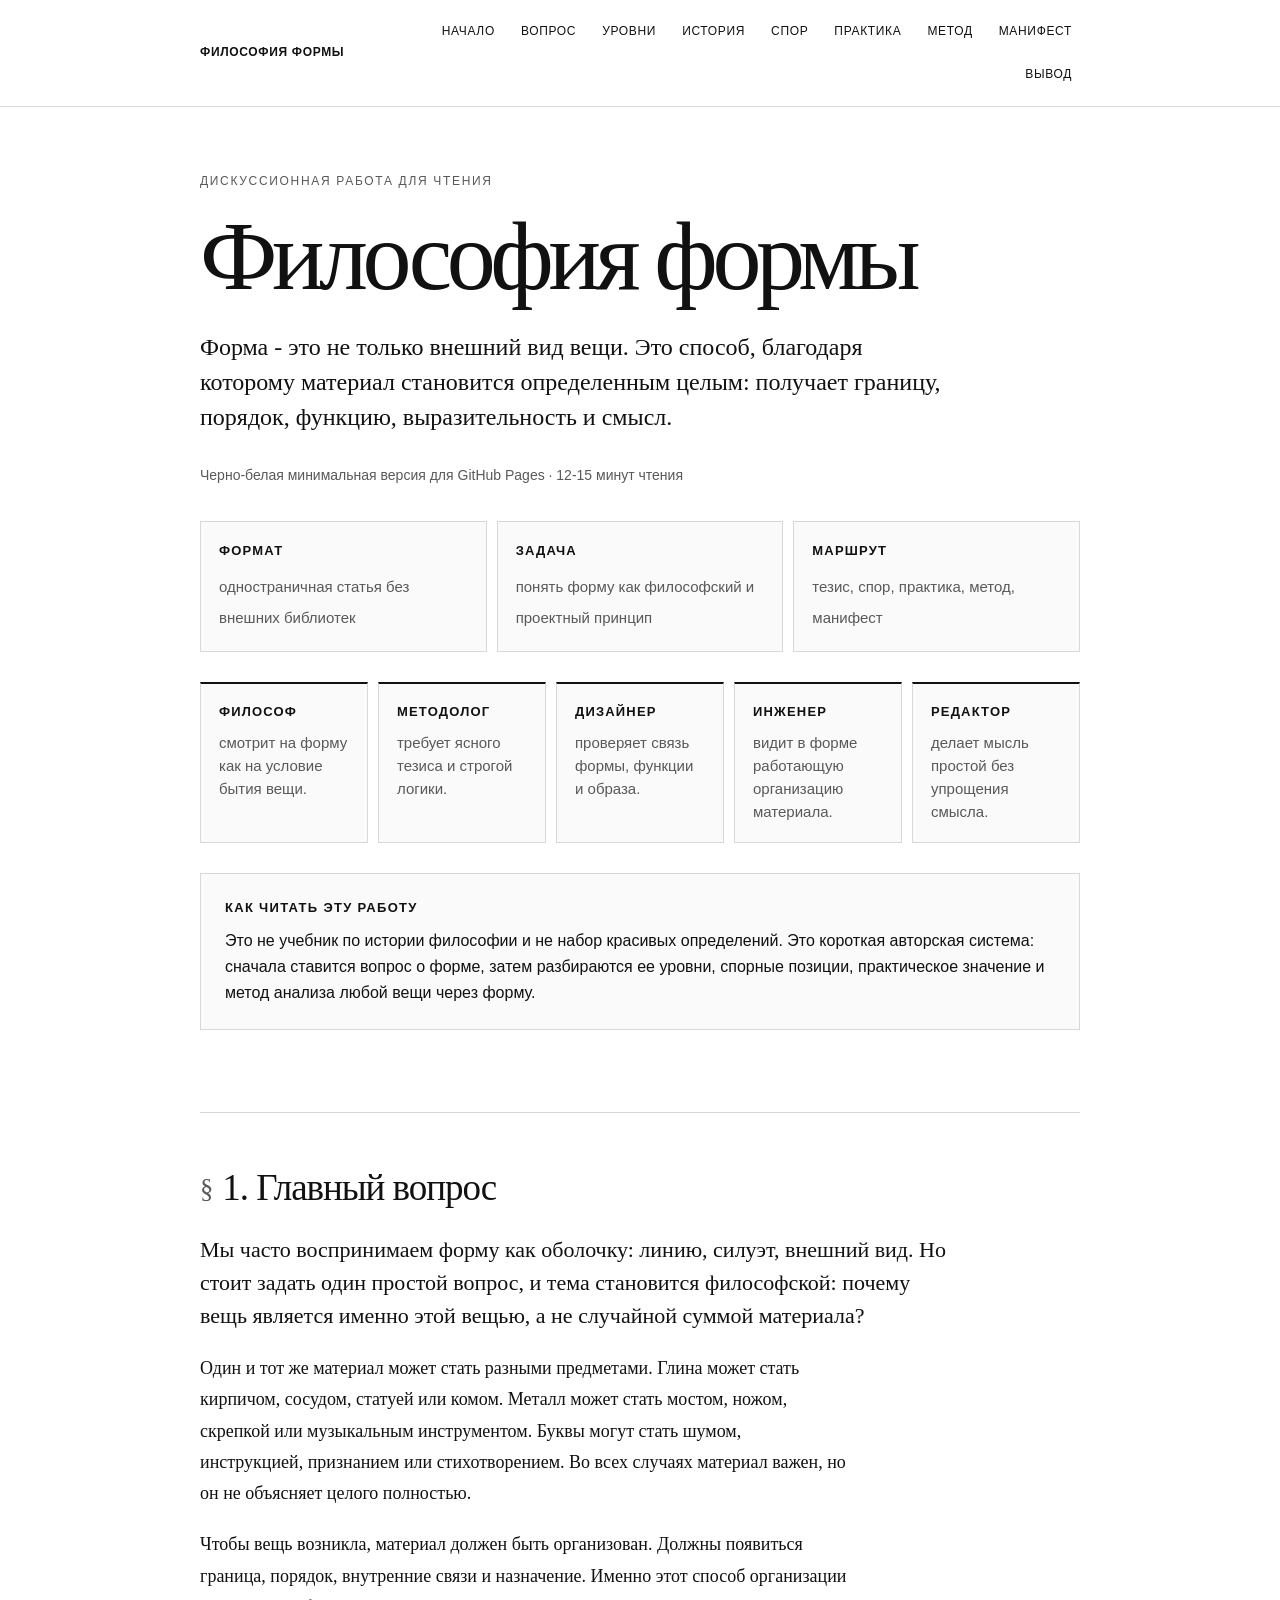
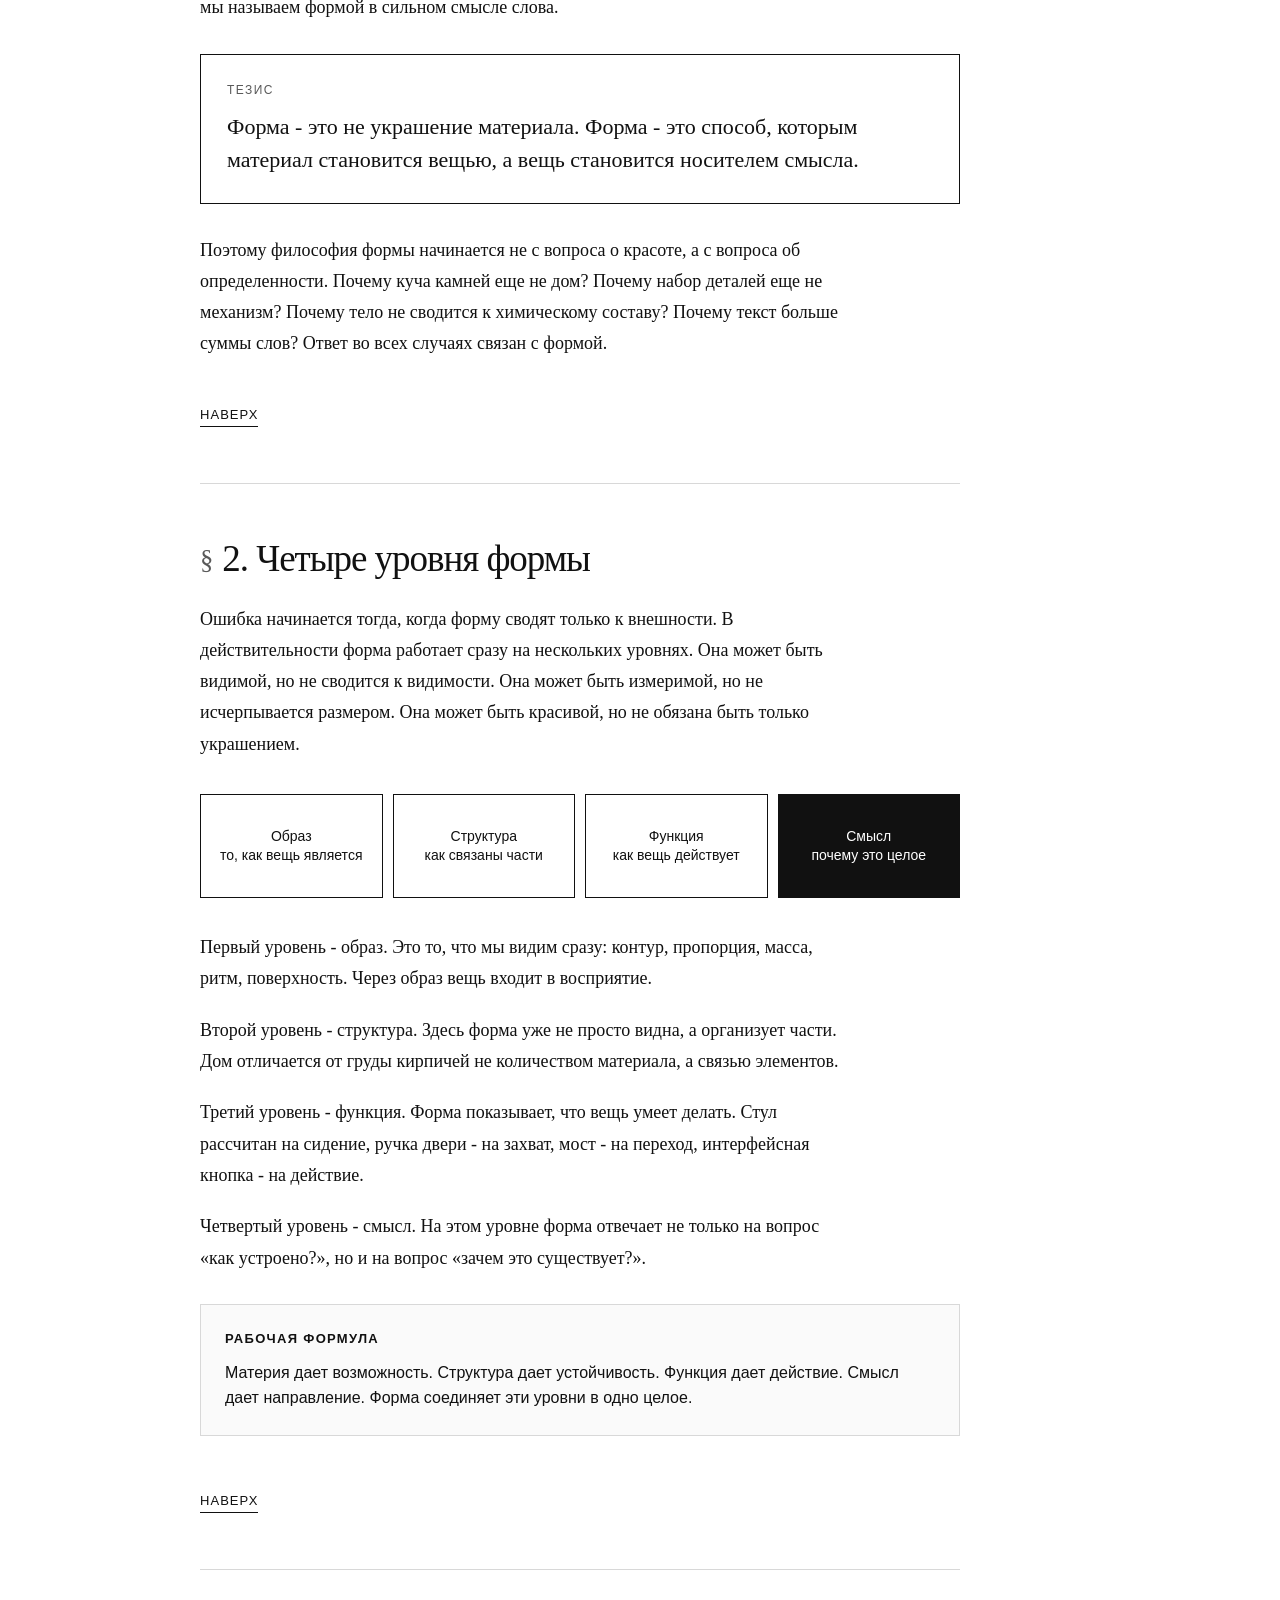
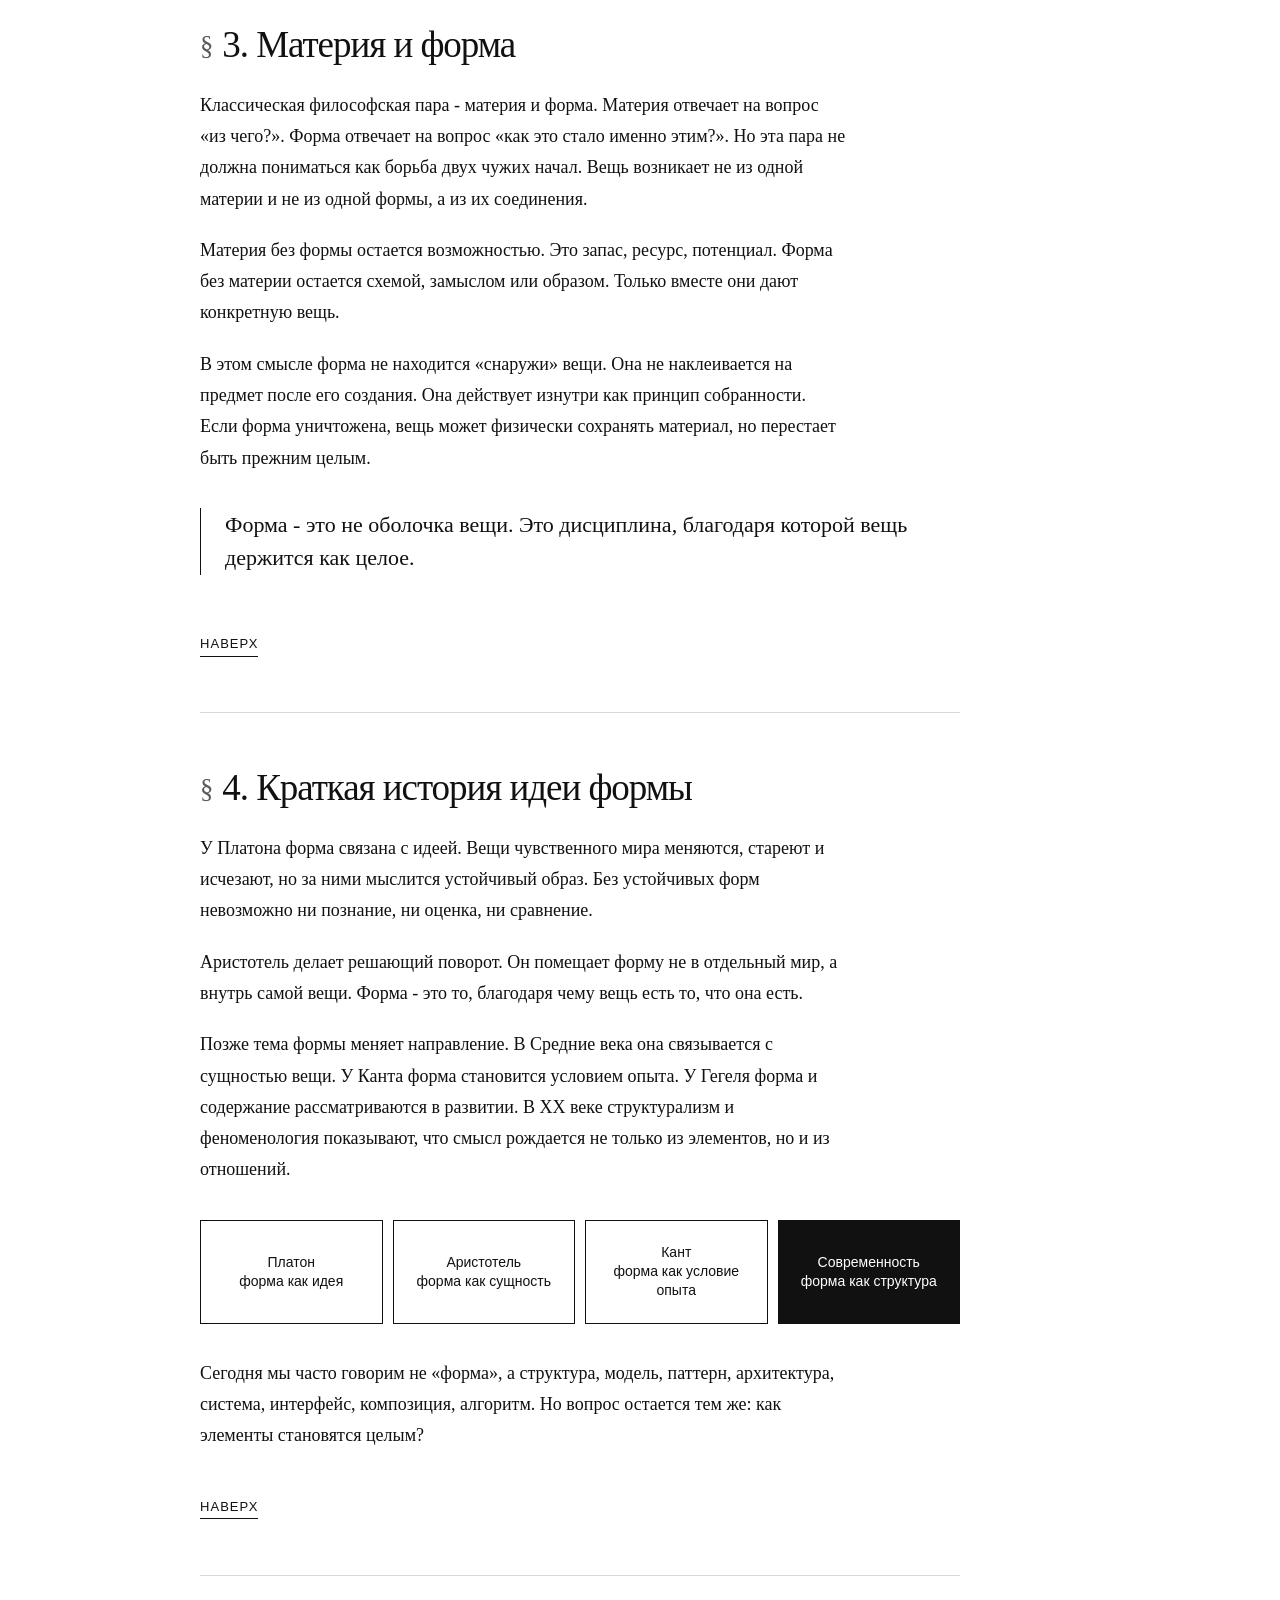
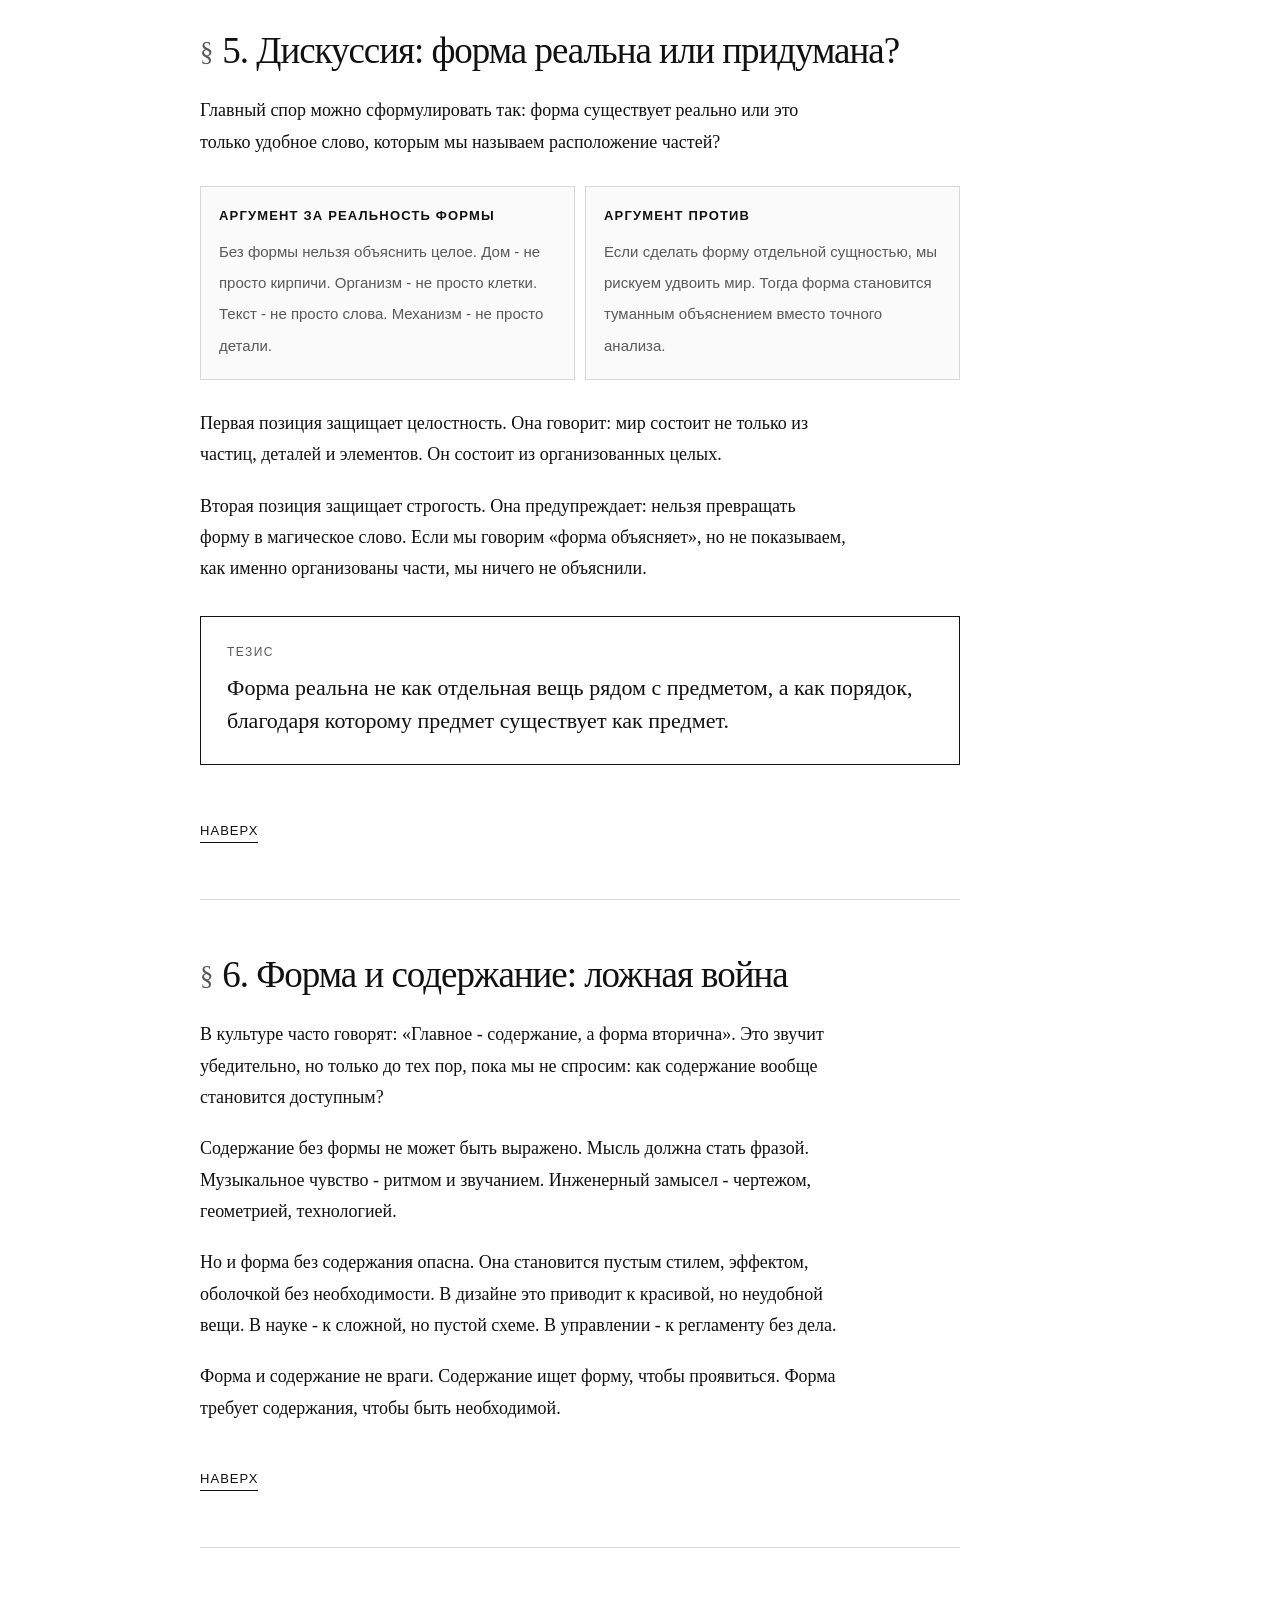
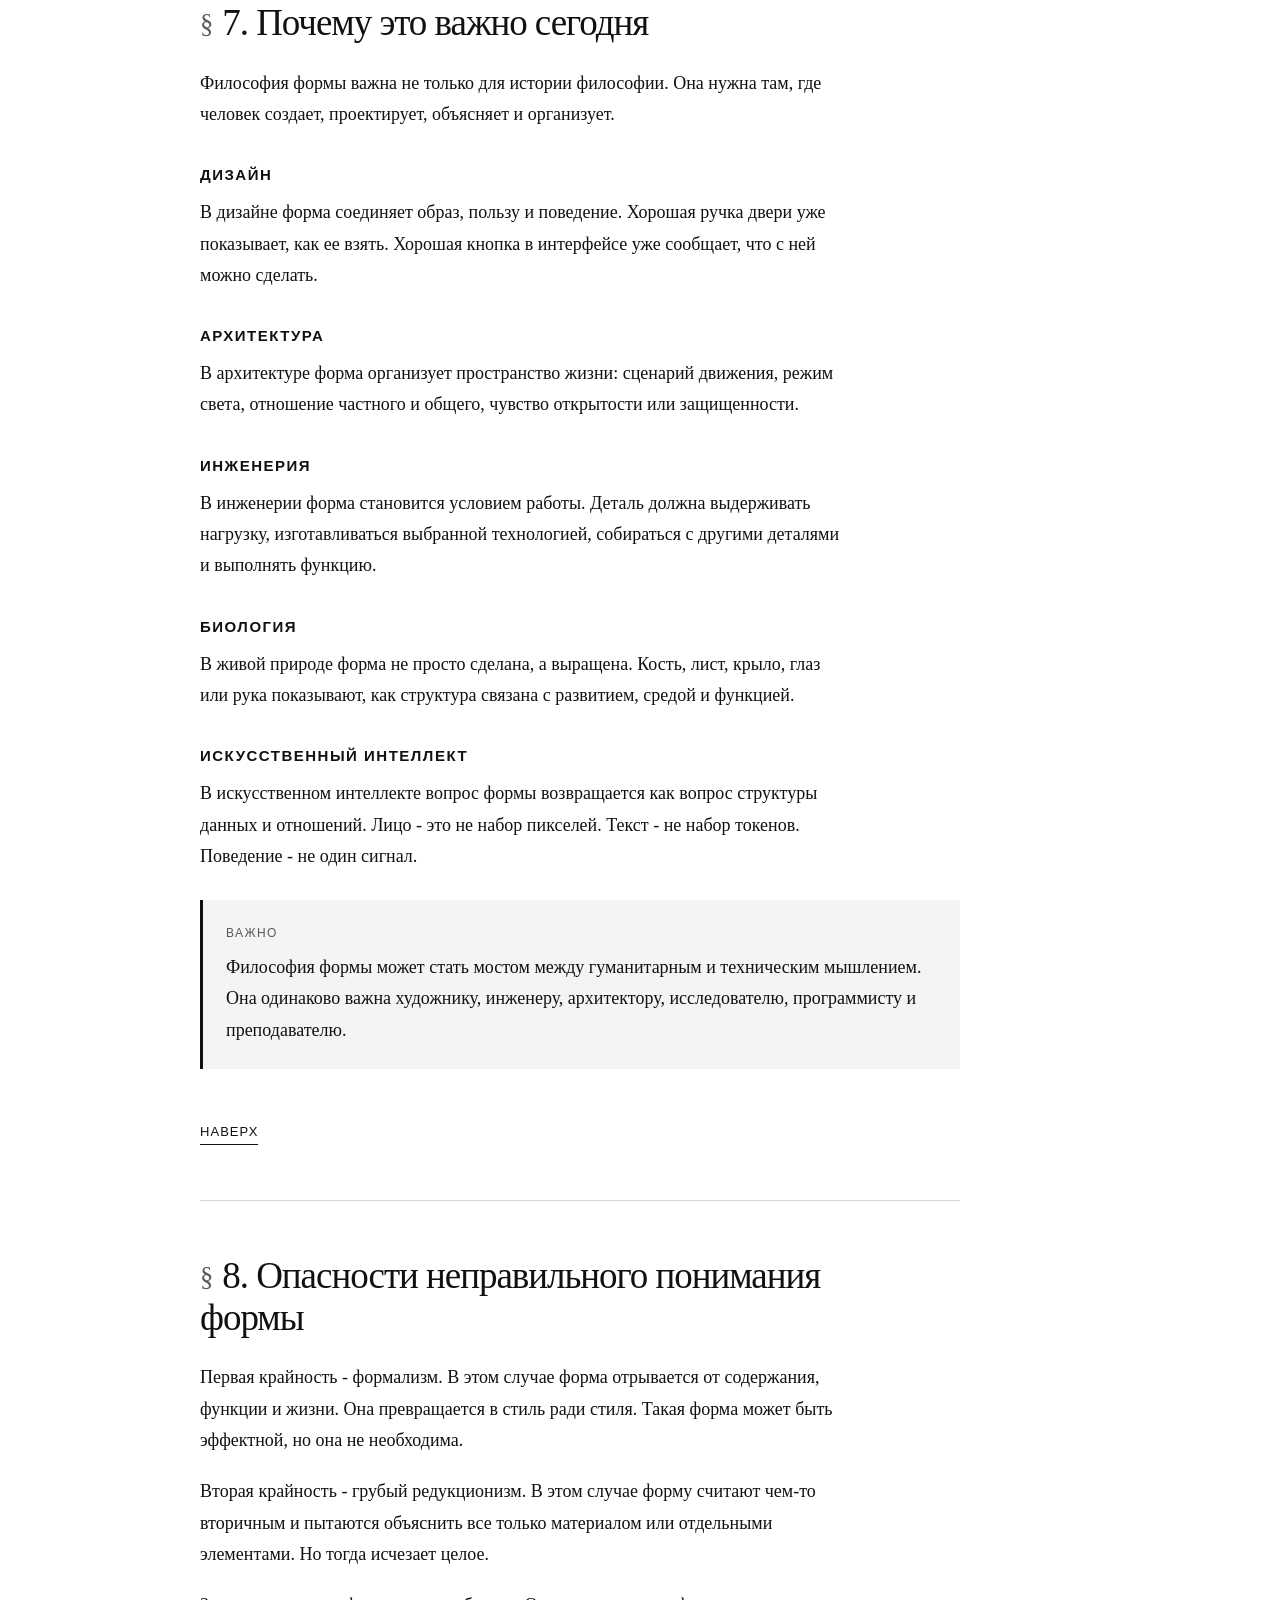
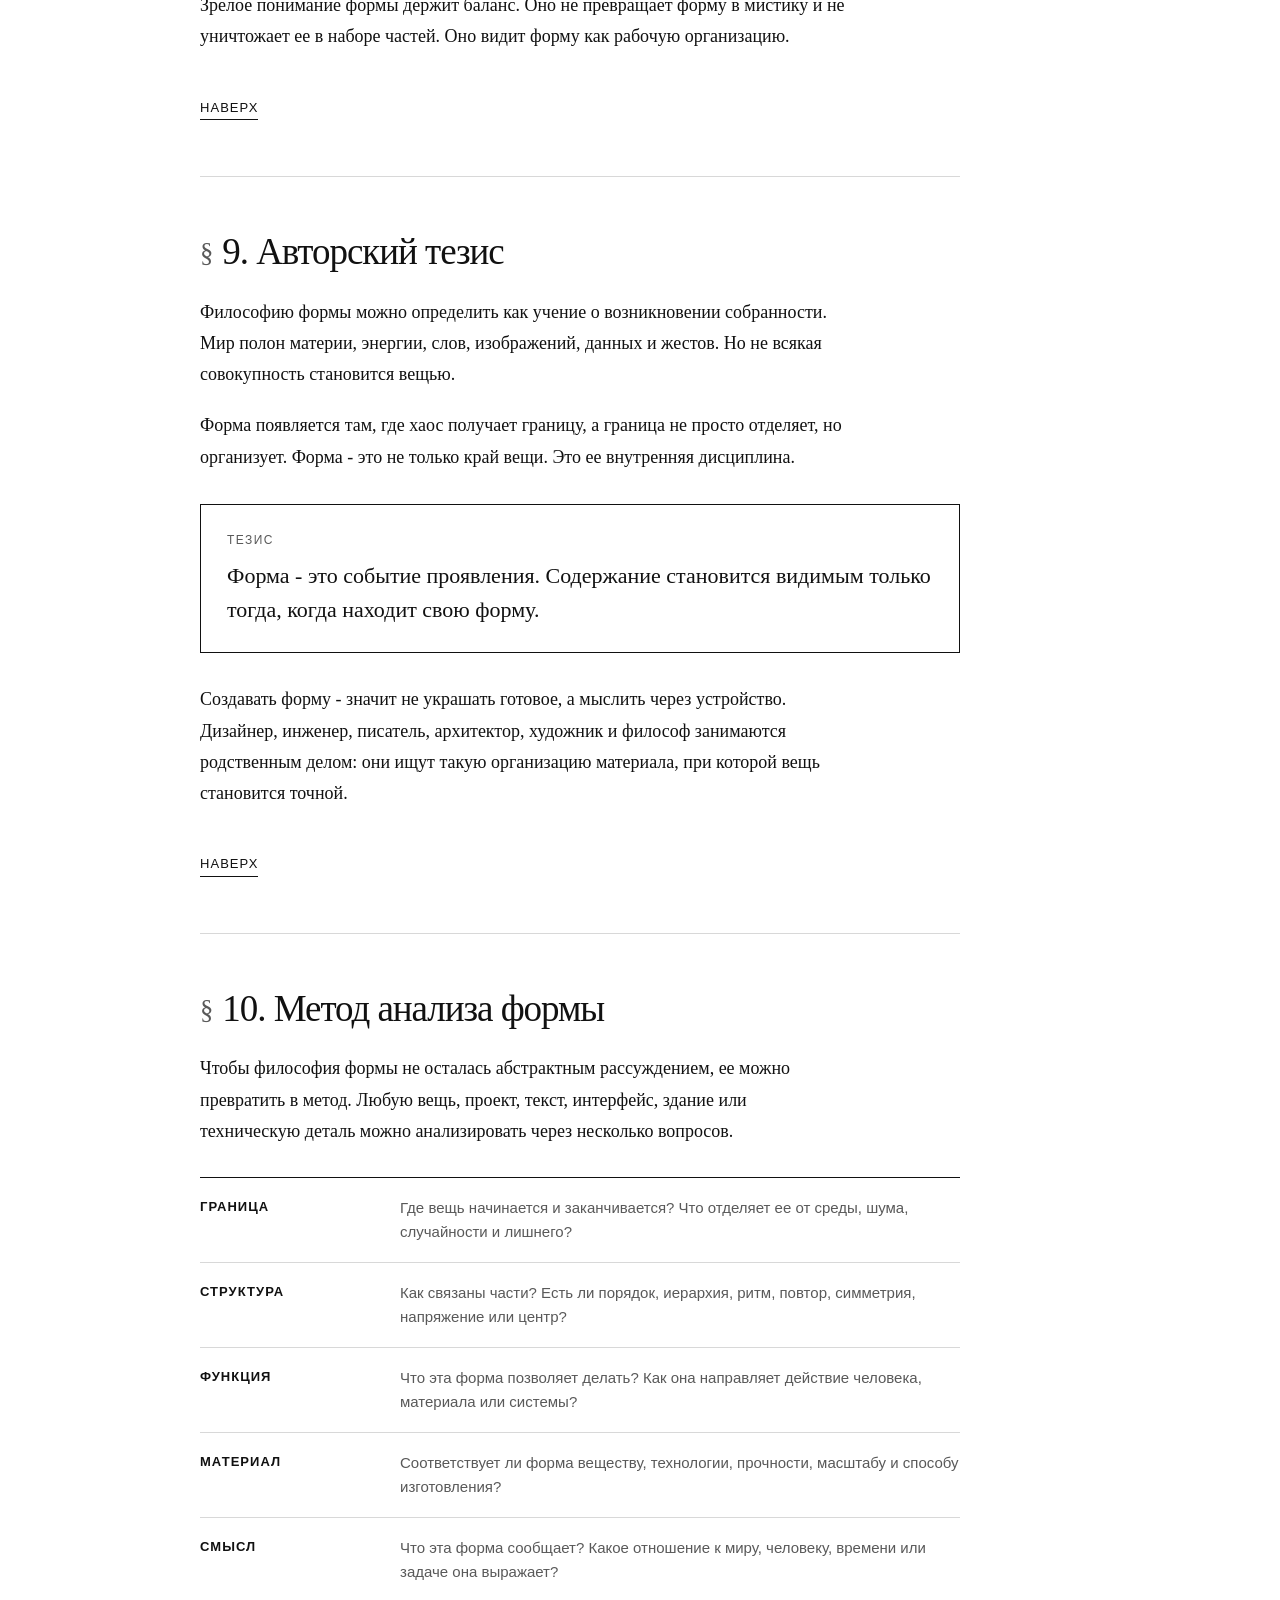
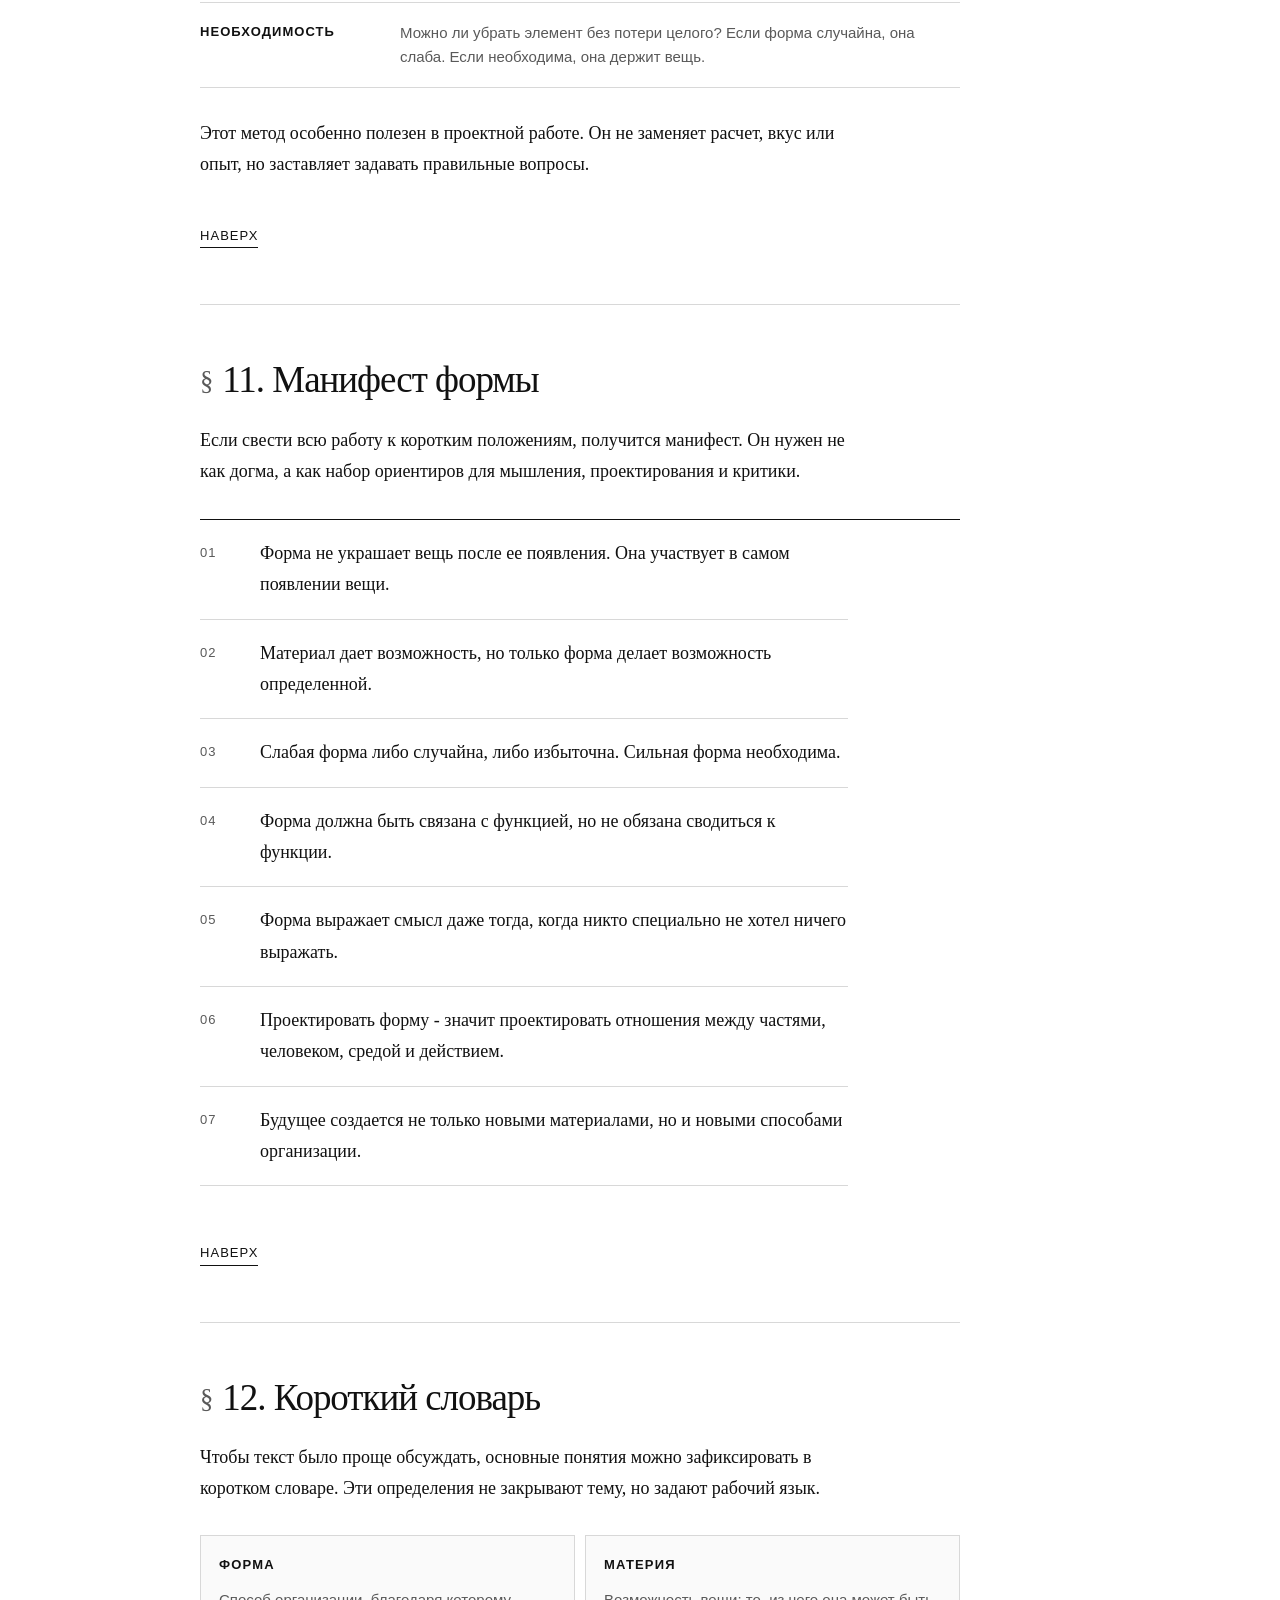
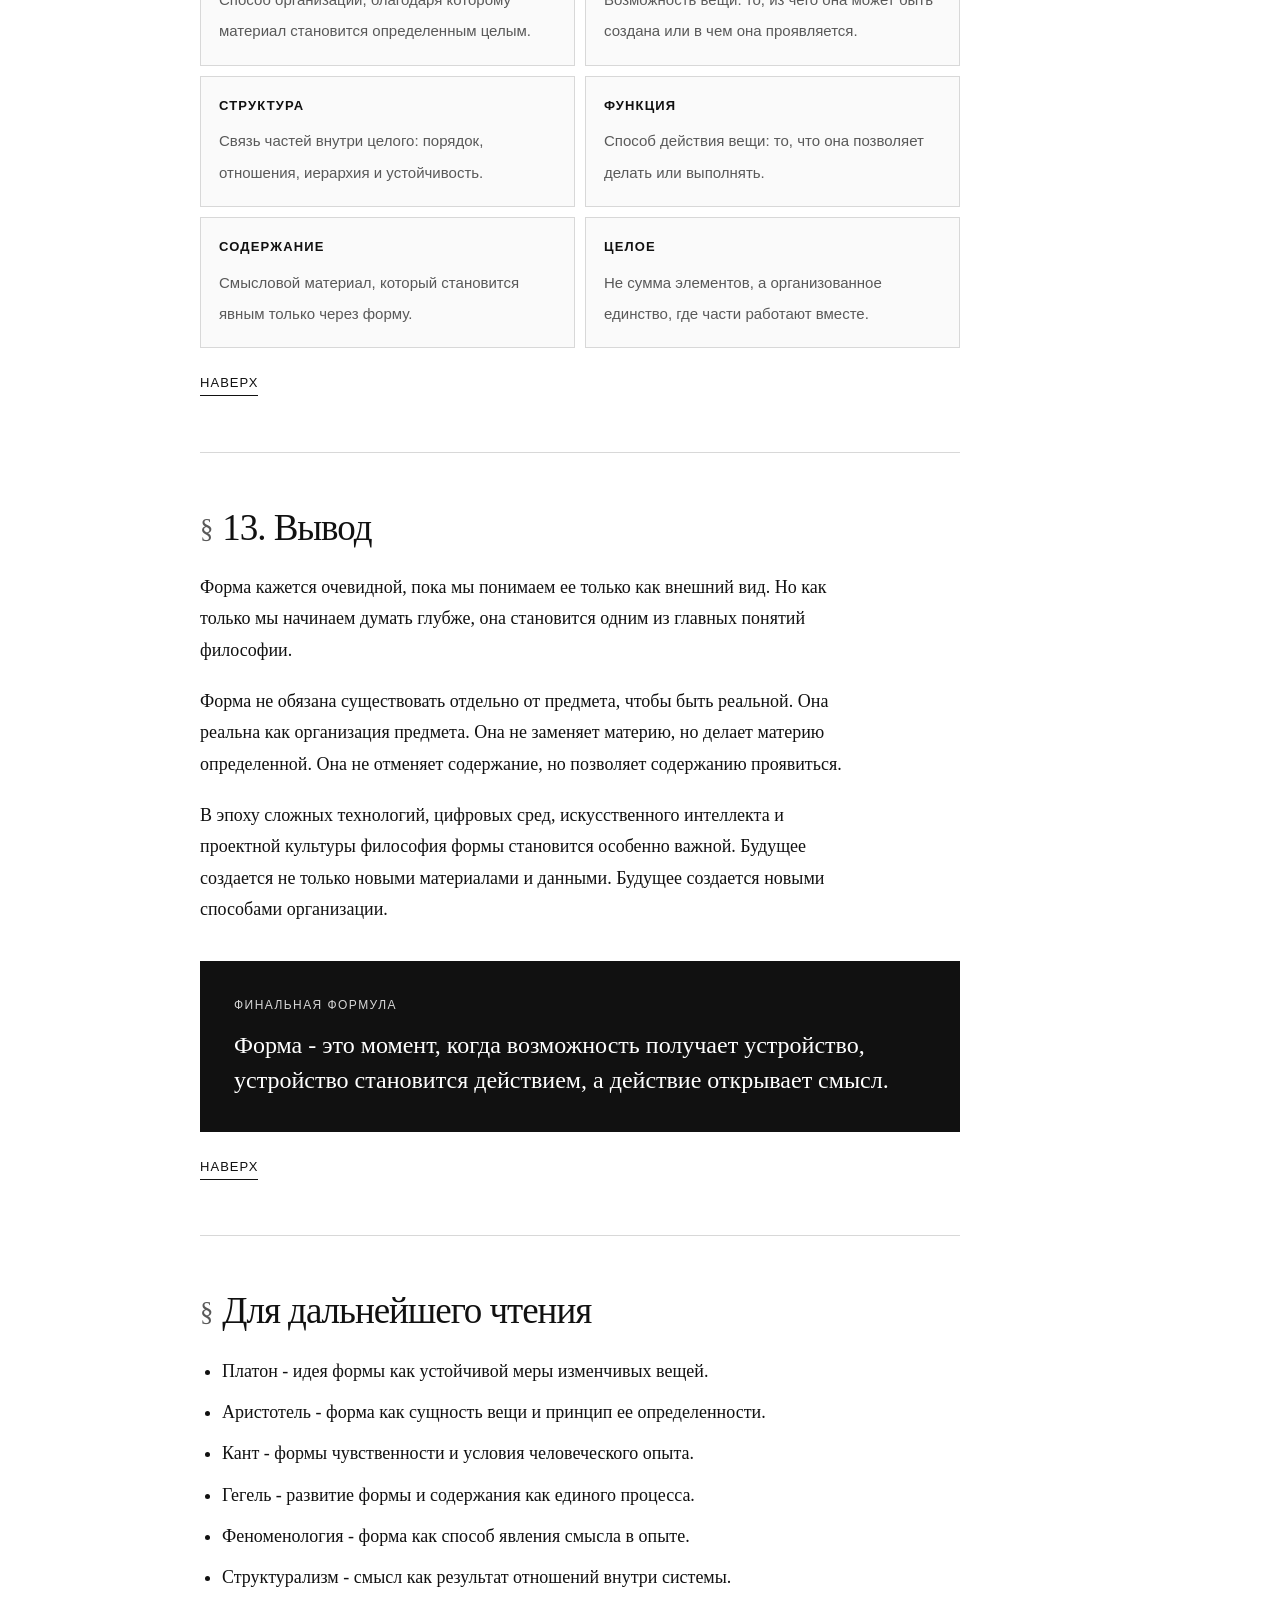
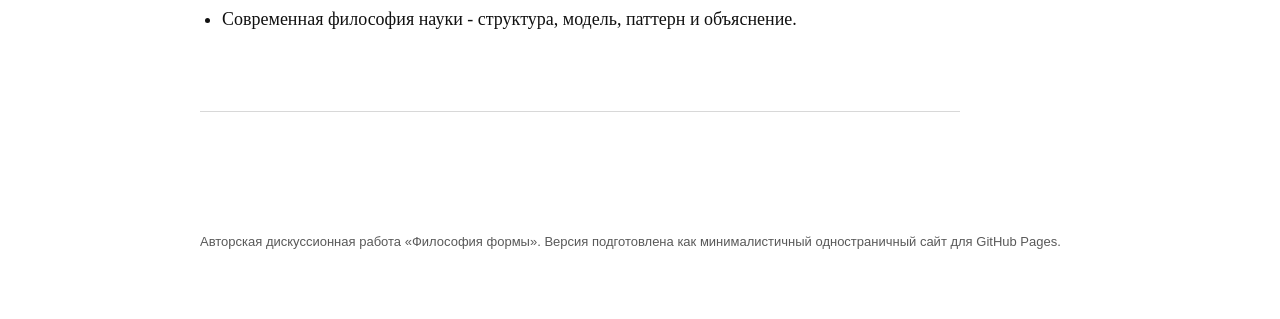
==== philosophy-form/index.html @ 2c76b471 "Add philosophy form essay page" ====
<!DOCTYPE html>
<html lang="ru">
<head>
  <meta charset="UTF-8" />
  <meta name="viewport" content="width=device-width, initial-scale=1.0" />
  <title>Философия формы</title>
  <meta name="description" content="Авторская дискуссионная работа о философии формы: форма как способ организации материи, смысла и действия." />

  <style>
    /*
      Философия формы - минимальный черно-белый сайт.
      Файл полностью автономный: без библиотек, сборщиков и внешних шрифтов.
      Можно публиковать на GitHub Pages как index.html.
    */

    :root {
      --bg: #ffffff;
      --text: #111111;
      --muted: #595959;
      --line: #d8d8d8;
      --soft: #f4f4f4;
      --soft2: #fafafa;
      --max: 920px;
      --read: 760px;
    }

    * { box-sizing: border-box; }

    html { scroll-behavior: smooth; }

    body {
      margin: 0;
      background: var(--bg);
      color: var(--text);
      font-family: Georgia, "Times New Roman", serif;
      font-size: 18px;
      line-height: 1.74;
      text-rendering: optimizeLegibility;
      -webkit-font-smoothing: antialiased;
    }

    ::selection { background: var(--text); color: var(--bg); }

    .progress {
      position: fixed;
      top: 0;
      left: 0;
      width: 0;
      height: 3px;
      background: var(--text);
      z-index: 100;
    }

    .skip-link {
      position: absolute;
      left: 20px;
      top: -60px;
      padding: 10px 14px;
      background: var(--text);
      color: var(--bg);
      font-family: Arial, sans-serif;
      font-size: 14px;
      text-decoration: none;
      z-index: 200;
    }

    .skip-link:focus { top: 14px; }

    a:focus-visible, button:focus-visible {
      outline: 2px solid var(--text);
      outline-offset: 3px;
    }

    header {
      border-bottom: 1px solid var(--line);
      background: rgba(255, 255, 255, 0.96);
      position: sticky;
      top: 0;
      z-index: 10;
      backdrop-filter: blur(8px);
    }

    .topbar {
      max-width: var(--max);
      margin: 0 auto;
      padding: 15px 20px;
      display: flex;
      justify-content: space-between;
      gap: 20px;
      align-items: center;
      font-family: Arial, sans-serif;
      font-size: 12px;
      letter-spacing: 0.055em;
      text-transform: uppercase;
    }

    .brand { font-weight: 700; white-space: nowrap; }

    nav {
      display: flex;
      flex-wrap: wrap;
      justify-content: flex-end;
      gap: 10px;
    }

    nav a {
      color: var(--text);
      text-decoration: none;
      border: 1px solid transparent;
      padding: 5px 7px;
      transition: background 0.18s ease, border-color 0.18s ease;
    }

    nav a:hover { border-color: var(--line); background: var(--soft2); }

    main {
      max-width: var(--max);
      margin: 0 auto;
      padding: 56px 20px 86px;
    }

    section {
      padding: 54px 0;
      border-bottom: 1px solid var(--line);
      scroll-margin-top: 84px;
      max-width: var(--read);
    }

    .hero {
      max-width: var(--max);
      padding-top: 8px;
      padding-bottom: 52px;
    }

    .label {
      font-family: Arial, sans-serif;
      font-size: 12px;
      text-transform: uppercase;
      letter-spacing: 0.14em;
      color: var(--muted);
      margin-bottom: 18px;
    }

    h1 {
      font-size: clamp(46px, 8vw, 98px);
      line-height: 0.94;
      font-weight: 400;
      letter-spacing: -0.055em;
      margin: 0 0 28px;
    }

    h2 {
      font-size: 37px;
      line-height: 1.12;
      font-weight: 400;
      letter-spacing: -0.028em;
      margin: 0 0 24px;
      max-width: 720px;
    }

    h2::before {
      content: "§";
      display: inline-block;
      margin-right: 10px;
      color: var(--muted);
      font-size: 0.72em;
      transform: translateY(-2px);
    }

    h3 {
      font-family: Arial, sans-serif;
      font-size: 15px;
      line-height: 1.4;
      text-transform: uppercase;
      letter-spacing: 0.1em;
      margin: 34px 0 12px;
    }

    p {
      margin: 0 0 20px;
      max-width: 72ch;
    }

    p + p { margin-top: 2px; }
    section > p:last-child { margin-bottom: 0; }

    .subtitle {
      max-width: 760px;
      font-size: 24px;
      line-height: 1.46;
      margin: 0;
    }

    .meta {
      margin-top: 28px;
      font-family: Arial, sans-serif;
      font-size: 14px;
      color: var(--muted);
    }

    .reading-card, .expert-grid, .cards, .scheme, .glossary {
      display: grid;
      gap: 10px;
      font-family: Arial, sans-serif;
    }

    .reading-card {
      grid-template-columns: repeat(3, 1fr);
      margin-top: 34px;
    }

    .reading-card div, .expert-grid div, .card, .term {
      border: 1px solid var(--line);
      padding: 18px;
      background: var(--soft2);
    }

    .reading-card b, .expert-grid b, .card b, .term b {
      display: block;
      margin-bottom: 8px;
      font-size: 13px;
      text-transform: uppercase;
      letter-spacing: 0.09em;
      color: var(--text);
    }

    .reading-card span, .expert-grid div, .card span, .term span {
      color: var(--muted);
      font-size: 15px;
      line-height: 1.55;
    }

    .expert-grid {
      grid-template-columns: repeat(5, 1fr);
      margin-top: 30px;
    }

    .expert-grid div {
      border-top: 2px solid var(--text);
    }

    .toc-box, .formula {
      margin: 30px 0;
      padding: 24px;
      border: 1px solid var(--line);
      background: var(--soft2);
      font-family: Arial, sans-serif;
      font-size: 16px;
      line-height: 1.6;
    }

    .toc-box b, .formula strong {
      display: block;
      margin-bottom: 10px;
      font-size: 13px;
      text-transform: uppercase;
      letter-spacing: 0.1em;
    }

    .lead, .thesis, .quote { font-size: 22px; line-height: 1.52; }

    .thesis {
      margin: 31px 0;
      padding: 26px;
      border: 1px solid var(--text);
      background: var(--bg);
    }

    .thesis::before {
      content: "Тезис";
      display: block;
      margin-bottom: 10px;
      font-family: Arial, sans-serif;
      font-size: 12px;
      text-transform: uppercase;
      letter-spacing: 0.12em;
      color: var(--muted);
    }

    .note {
      margin: 28px 0;
      padding: 23px;
      background: var(--soft);
      border-left: 3px solid var(--text);
    }

    .note::before {
      content: "Важно";
      display: block;
      margin-bottom: 8px;
      font-family: Arial, sans-serif;
      font-size: 12px;
      text-transform: uppercase;
      letter-spacing: 0.12em;
      color: var(--muted);
    }

    .quote {
      margin: 34px 0;
      padding-left: 24px;
      border-left: 1px solid var(--text);
    }

    .scheme { grid-template-columns: repeat(4, 1fr); margin: 34px 0; }

    .scheme div {
      border: 1px solid var(--text);
      padding: 18px 12px;
      min-height: 104px;
      display: flex;
      align-items: center;
      justify-content: center;
      text-align: center;
      font-size: 14px;
      line-height: 1.35;
    }

    .scheme .dark { background: var(--text); color: var(--bg); }

    .cards { grid-template-columns: 1fr 1fr; margin: 28px 0; }

    .card, .term { transition: transform 0.18s ease, border-color 0.18s ease; }
    .card:hover, .term:hover { transform: translateY(-2px); border-color: var(--text); }

    ul { padding-left: 22px; margin: 0 0 22px; }
    li { margin-bottom: 10px; }

    .matrix {
      margin: 30px 0;
      border-top: 1px solid var(--text);
      font-family: Arial, sans-serif;
    }

    .matrix-row {
      display: grid;
      grid-template-columns: 180px 1fr;
      gap: 20px;
      padding: 18px 0;
      border-bottom: 1px solid var(--line);
    }

    .matrix-row b {
      font-size: 13px;
      text-transform: uppercase;
      letter-spacing: 0.08em;
    }

    .matrix-row span { color: var(--muted); font-size: 15px; line-height: 1.6; }

    .manifesto {
      counter-reset: item;
      margin: 32px 0;
      border-top: 1px solid var(--text);
    }

    .manifesto p {
      counter-increment: item;
      display: grid;
      grid-template-columns: 44px 1fr;
      gap: 16px;
      padding: 18px 0;
      margin: 0;
      border-bottom: 1px solid var(--line);
    }

    .manifesto p::before {
      content: counter(item, decimal-leading-zero);
      font-family: Arial, sans-serif;
      font-size: 13px;
      letter-spacing: 0.08em;
      color: var(--muted);
      padding-top: 4px;
    }

    .glossary { grid-template-columns: 1fr 1fr; margin: 30px 0 0; }

    .final {
      padding: 34px;
      background: var(--text);
      color: var(--bg);
      margin-top: 36px;
    }

    .final::before {
      content: "Финальная формула";
      display: block;
      margin-bottom: 12px;
      font-family: Arial, sans-serif;
      font-size: 12px;
      text-transform: uppercase;
      letter-spacing: 0.12em;
      color: #d7d7d7;
    }

    .final p { margin-bottom: 0; font-size: 24px; line-height: 1.46; }

    .top-link {
      display: inline-block;
      margin-top: 24px;
      font-family: Arial, sans-serif;
      font-size: 13px;
      text-transform: uppercase;
      letter-spacing: 0.08em;
      color: var(--text);
      text-decoration: none;
      border-bottom: 1px solid var(--text);
    }

    footer {
      max-width: var(--max);
      margin: 0 auto;
      padding: 34px 20px 66px;
      font-family: Arial, sans-serif;
      color: var(--muted);
      font-size: 13px;
      line-height: 1.58;
    }

    @media (max-width: 860px) {
      .expert-grid { grid-template-columns: 1fr 1fr; }
    }

    @media (max-width: 760px) {
      body { font-size: 17px; }
      header { position: static; }
      .topbar { display: block; }
      nav { justify-content: flex-start; margin-top: 12px; overflow-x: auto; flex-wrap: nowrap; padding-bottom: 4px; scrollbar-width: thin; }
      nav a { white-space: nowrap; }
      main { padding-top: 38px; }
      h2 { font-size: 32px; }
      .subtitle, .lead, .thesis, .quote, .final p { font-size: 20px; }
      .scheme, .cards, .expert-grid, .glossary, .reading-card { grid-template-columns: 1fr; }
      .matrix-row, .manifesto p { grid-template-columns: 1fr; gap: 8px; }
    }

    @media (prefers-reduced-motion: reduce) {
      html { scroll-behavior: auto; }
      *, *::before, *::after { transition: none !important; }
    }

    @media print {
      header, .progress, .skip-link, .top-link { display: none !important; }
      body { font-size: 12pt; line-height: 1.55; }
      main { max-width: none; padding: 0; }
      section { page-break-inside: avoid; border-bottom: 1px solid #999; }
      .card, .term, .formula, .toc-box, .note, .thesis { background: #fff !important; }
    }
  </style>
</head>

<body>
  <div class="progress" id="progress" aria-hidden="true"></div>
  <a class="skip-link" href="#start">Перейти к статье</a>

  <header>
    <div class="topbar">
      <div class="brand">Философия формы</div>
      <nav aria-label="Навигация по статье">
        <a href="#start">Начало</a>
        <a href="#question">Вопрос</a>
        <a href="#levels">Уровни</a>
        <a href="#history">История</a>
        <a href="#debate">Спор</a>
        <a href="#practice">Практика</a>
        <a href="#method">Метод</a>
        <a href="#manifesto">Манифест</a>
        <a href="#conclusion">Вывод</a>
      </nav>
    </div>
  </header>

  <main>
    <article>
      <section class="hero" id="start">
        <div class="label">Дискуссионная работа для чтения</div>
        <h1>Философия формы</h1>
        <p class="subtitle">Форма - это не только внешний вид вещи. Это способ, благодаря которому материал становится определенным целым: получает границу, порядок, функцию, выразительность и смысл.</p>
        <div class="meta">Черно-белая минимальная версия для GitHub Pages · 12-15 минут чтения</div>

        <div class="reading-card" aria-label="Краткая информация о странице">
          <div><b>Формат</b><span>одностраничная статья без внешних библиотек</span></div>
          <div><b>Задача</b><span>понять форму как философский и проектный принцип</span></div>
          <div><b>Маршрут</b><span>тезис, спор, практика, метод, манифест</span></div>
        </div>

        <div class="expert-grid" aria-label="Пять экспертных фокусов работы">
          <div><b>Философ</b>смотрит на форму как на условие бытия вещи.</div>
          <div><b>Методолог</b>требует ясного тезиса и строгой логики.</div>
          <div><b>Дизайнер</b>проверяет связь формы, функции и образа.</div>
          <div><b>Инженер</b>видит в форме работающую организацию материала.</div>
          <div><b>Редактор</b>делает мысль простой без упрощения смысла.</div>
        </div>

        <div class="toc-box"><b>Как читать эту работу</b>Это не учебник по истории философии и не набор красивых определений. Это короткая авторская система: сначала ставится вопрос о форме, затем разбираются ее уровни, спорные позиции, практическое значение и метод анализа любой вещи через форму.</div>
      </section>

      <section id="question" tabindex="-1">
        <h2>1. Главный вопрос</h2>
        <p class="lead">Мы часто воспринимаем форму как оболочку: линию, силуэт, внешний вид. Но стоит задать один простой вопрос, и тема становится философской: почему вещь является именно этой вещью, а не случайной суммой материала?</p>
        <p>Один и тот же материал может стать разными предметами. Глина может стать кирпичом, сосудом, статуей или комом. Металл может стать мостом, ножом, скрепкой или музыкальным инструментом. Буквы могут стать шумом, инструкцией, признанием или стихотворением. Во всех случаях материал важен, но он не объясняет целого полностью.</p>
        <p>Чтобы вещь возникла, материал должен быть организован. Должны появиться граница, порядок, внутренние связи и назначение. Именно этот способ организации мы называем формой в сильном смысле слова.</p>
        <div class="thesis">Форма - это не украшение материала. Форма - это способ, которым материал становится вещью, а вещь становится носителем смысла.</div>
        <p>Поэтому философия формы начинается не с вопроса о красоте, а с вопроса об определенности. Почему куча камней еще не дом? Почему набор деталей еще не механизм? Почему тело не сводится к химическому составу? Почему текст больше суммы слов? Ответ во всех случаях связан с формой.</p>
        <a class="top-link" href="#start">Наверх</a>
      </section>

      <section id="levels" tabindex="-1">
        <h2>2. Четыре уровня формы</h2>
        <p>Ошибка начинается тогда, когда форму сводят только к внешности. В действительности форма работает сразу на нескольких уровнях. Она может быть видимой, но не сводится к видимости. Она может быть измеримой, но не исчерпывается размером. Она может быть красивой, но не обязана быть только украшением.</p>
        <div class="scheme" aria-label="Четыре уровня формы">
          <div>Образ<br />то, как вещь является</div>
          <div>Структура<br />как связаны части</div>
          <div>Функция<br />как вещь действует</div>
          <div class="dark">Смысл<br />почему это целое</div>
        </div>
        <p>Первый уровень - образ. Это то, что мы видим сразу: контур, пропорция, масса, ритм, поверхность. Через образ вещь входит в восприятие.</p>
        <p>Второй уровень - структура. Здесь форма уже не просто видна, а организует части. Дом отличается от груды кирпичей не количеством материала, а связью элементов.</p>
        <p>Третий уровень - функция. Форма показывает, что вещь умеет делать. Стул рассчитан на сидение, ручка двери - на захват, мост - на переход, интерфейсная кнопка - на действие.</p>
        <p>Четвертый уровень - смысл. На этом уровне форма отвечает не только на вопрос «как устроено?», но и на вопрос «зачем это существует?».</p>
        <div class="formula"><strong>Рабочая формула</strong>Материя дает возможность. Структура дает устойчивость. Функция дает действие. Смысл дает направление. Форма соединяет эти уровни в одно целое.</div>
        <a class="top-link" href="#start">Наверх</a>
      </section>

      <section>
        <h2>3. Материя и форма</h2>
        <p>Классическая философская пара - материя и форма. Материя отвечает на вопрос «из чего?». Форма отвечает на вопрос «как это стало именно этим?». Но эта пара не должна пониматься как борьба двух чужих начал. Вещь возникает не из одной материи и не из одной формы, а из их соединения.</p>
        <p>Материя без формы остается возможностью. Это запас, ресурс, потенциал. Форма без материи остается схемой, замыслом или образом. Только вместе они дают конкретную вещь.</p>
        <p>В этом смысле форма не находится «снаружи» вещи. Она не наклеивается на предмет после его создания. Она действует изнутри как принцип собранности. Если форма уничтожена, вещь может физически сохранять материал, но перестает быть прежним целым.</p>
        <div class="quote">Форма - это не оболочка вещи. Это дисциплина, благодаря которой вещь держится как целое.</div>
        <a class="top-link" href="#start">Наверх</a>
      </section>

      <section id="history" tabindex="-1">
        <h2>4. Краткая история идеи формы</h2>
        <p>У Платона форма связана с идеей. Вещи чувственного мира меняются, стареют и исчезают, но за ними мыслится устойчивый образ. Без устойчивых форм невозможно ни познание, ни оценка, ни сравнение.</p>
        <p>Аристотель делает решающий поворот. Он помещает форму не в отдельный мир, а внутрь самой вещи. Форма - это то, благодаря чему вещь есть то, что она есть.</p>
        <p>Позже тема формы меняет направление. В Средние века она связывается с сущностью вещи. У Канта форма становится условием опыта. У Гегеля форма и содержание рассматриваются в развитии. В XX веке структурализм и феноменология показывают, что смысл рождается не только из элементов, но и из отношений.</p>
        <div class="scheme" aria-label="Историческая траектория идеи формы">
          <div>Платон<br />форма как идея</div>
          <div>Аристотель<br />форма как сущность</div>
          <div>Кант<br />форма как условие опыта</div>
          <div class="dark">Современность<br />форма как структура</div>
        </div>
        <p>Сегодня мы часто говорим не «форма», а структура, модель, паттерн, архитектура, система, интерфейс, композиция, алгоритм. Но вопрос остается тем же: как элементы становятся целым?</p>
        <a class="top-link" href="#start">Наверх</a>
      </section>

      <section id="debate" tabindex="-1">
        <h2>5. Дискуссия: форма реальна или придумана?</h2>
        <p>Главный спор можно сформулировать так: форма существует реально или это только удобное слово, которым мы называем расположение частей?</p>
        <div class="cards">
          <div class="card"><b>Аргумент за реальность формы</b><span>Без формы нельзя объяснить целое. Дом - не просто кирпичи. Организм - не просто клетки. Текст - не просто слова. Механизм - не просто детали.</span></div>
          <div class="card"><b>Аргумент против</b><span>Если сделать форму отдельной сущностью, мы рискуем удвоить мир. Тогда форма становится туманным объяснением вместо точного анализа.</span></div>
        </div>
        <p>Первая позиция защищает целостность. Она говорит: мир состоит не только из частиц, деталей и элементов. Он состоит из организованных целых.</p>
        <p>Вторая позиция защищает строгость. Она предупреждает: нельзя превращать форму в магическое слово. Если мы говорим «форма объясняет», но не показываем, как именно организованы части, мы ничего не объяснили.</p>
        <div class="thesis">Форма реальна не как отдельная вещь рядом с предметом, а как порядок, благодаря которому предмет существует как предмет.</div>
        <a class="top-link" href="#start">Наверх</a>
      </section>

      <section>
        <h2>6. Форма и содержание: ложная война</h2>
        <p>В культуре часто говорят: «Главное - содержание, а форма вторична». Это звучит убедительно, но только до тех пор, пока мы не спросим: как содержание вообще становится доступным?</p>
        <p>Содержание без формы не может быть выражено. Мысль должна стать фразой. Музыкальное чувство - ритмом и звучанием. Инженерный замысел - чертежом, геометрией, технологией.</p>
        <p>Но и форма без содержания опасна. Она становится пустым стилем, эффектом, оболочкой без необходимости. В дизайне это приводит к красивой, но неудобной вещи. В науке - к сложной, но пустой схеме. В управлении - к регламенту без дела.</p>
        <p>Форма и содержание не враги. Содержание ищет форму, чтобы проявиться. Форма требует содержания, чтобы быть необходимой.</p>
        <a class="top-link" href="#start">Наверх</a>
      </section>

      <section id="practice" tabindex="-1">
        <h2>7. Почему это важно сегодня</h2>
        <p>Философия формы важна не только для истории философии. Она нужна там, где человек создает, проектирует, объясняет и организует.</p>
        <h3>Дизайн</h3>
        <p>В дизайне форма соединяет образ, пользу и поведение. Хорошая ручка двери уже показывает, как ее взять. Хорошая кнопка в интерфейсе уже сообщает, что с ней можно сделать.</p>
        <h3>Архитектура</h3>
        <p>В архитектуре форма организует пространство жизни: сценарий движения, режим света, отношение частного и общего, чувство открытости или защищенности.</p>
        <h3>Инженерия</h3>
        <p>В инженерии форма становится условием работы. Деталь должна выдерживать нагрузку, изготавливаться выбранной технологией, собираться с другими деталями и выполнять функцию.</p>
        <h3>Биология</h3>
        <p>В живой природе форма не просто сделана, а выращена. Кость, лист, крыло, глаз или рука показывают, как структура связана с развитием, средой и функцией.</p>
        <h3>Искусственный интеллект</h3>
        <p>В искусственном интеллекте вопрос формы возвращается как вопрос структуры данных и отношений. Лицо - это не набор пикселей. Текст - не набор токенов. Поведение - не один сигнал.</p>
        <div class="note">Философия формы может стать мостом между гуманитарным и техническим мышлением. Она одинаково важна художнику, инженеру, архитектору, исследователю, программисту и преподавателю.</div>
        <a class="top-link" href="#start">Наверх</a>
      </section>

      <section>
        <h2>8. Опасности неправильного понимания формы</h2>
        <p>Первая крайность - формализм. В этом случае форма отрывается от содержания, функции и жизни. Она превращается в стиль ради стиля. Такая форма может быть эффектной, но она не необходима.</p>
        <p>Вторая крайность - грубый редукционизм. В этом случае форму считают чем-то вторичным и пытаются объяснить все только материалом или отдельными элементами. Но тогда исчезает целое.</p>
        <p>Зрелое понимание формы держит баланс. Оно не превращает форму в мистику и не уничтожает ее в наборе частей. Оно видит форму как рабочую организацию.</p>
        <a class="top-link" href="#start">Наверх</a>
      </section>

      <section>
        <h2>9. Авторский тезис</h2>
        <p>Философию формы можно определить как учение о возникновении собранности. Мир полон материи, энергии, слов, изображений, данных и жестов. Но не всякая совокупность становится вещью.</p>
        <p>Форма появляется там, где хаос получает границу, а граница не просто отделяет, но организует. Форма - это не только край вещи. Это ее внутренняя дисциплина.</p>
        <div class="thesis">Форма - это событие проявления. Содержание становится видимым только тогда, когда находит свою форму.</div>
        <p>Создавать форму - значит не украшать готовое, а мыслить через устройство. Дизайнер, инженер, писатель, архитектор, художник и философ занимаются родственным делом: они ищут такую организацию материала, при которой вещь становится точной.</p>
        <a class="top-link" href="#start">Наверх</a>
      </section>

      <section id="method" tabindex="-1">
        <h2>10. Метод анализа формы</h2>
        <p>Чтобы философия формы не осталась абстрактным рассуждением, ее можно превратить в метод. Любую вещь, проект, текст, интерфейс, здание или техническую деталь можно анализировать через несколько вопросов.</p>
        <div class="matrix" aria-label="Метод анализа формы">
          <div class="matrix-row"><b>Граница</b><span>Где вещь начинается и заканчивается? Что отделяет ее от среды, шума, случайности и лишнего?</span></div>
          <div class="matrix-row"><b>Структура</b><span>Как связаны части? Есть ли порядок, иерархия, ритм, повтор, симметрия, напряжение или центр?</span></div>
          <div class="matrix-row"><b>Функция</b><span>Что эта форма позволяет делать? Как она направляет действие человека, материала или системы?</span></div>
          <div class="matrix-row"><b>Материал</b><span>Соответствует ли форма веществу, технологии, прочности, масштабу и способу изготовления?</span></div>
          <div class="matrix-row"><b>Смысл</b><span>Что эта форма сообщает? Какое отношение к миру, человеку, времени или задаче она выражает?</span></div>
          <div class="matrix-row"><b>Необходимость</b><span>Можно ли убрать элемент без потери целого? Если форма случайна, она слаба. Если необходима, она держит вещь.</span></div>
        </div>
        <p>Этот метод особенно полезен в проектной работе. Он не заменяет расчет, вкус или опыт, но заставляет задавать правильные вопросы.</p>
        <a class="top-link" href="#start">Наверх</a>
      </section>

      <section id="manifesto" tabindex="-1">
        <h2>11. Манифест формы</h2>
        <p>Если свести всю работу к коротким положениям, получится манифест. Он нужен не как догма, а как набор ориентиров для мышления, проектирования и критики.</p>
        <div class="manifesto">
          <p>Форма не украшает вещь после ее появления. Она участвует в самом появлении вещи.</p>
          <p>Материал дает возможность, но только форма делает возможность определенной.</p>
          <p>Слабая форма либо случайна, либо избыточна. Сильная форма необходима.</p>
          <p>Форма должна быть связана с функцией, но не обязана сводиться к функции.</p>
          <p>Форма выражает смысл даже тогда, когда никто специально не хотел ничего выражать.</p>
          <p>Проектировать форму - значит проектировать отношения между частями, человеком, средой и действием.</p>
          <p>Будущее создается не только новыми материалами, но и новыми способами организации.</p>
        </div>
        <a class="top-link" href="#start">Наверх</a>
      </section>

      <section>
        <h2>12. Короткий словарь</h2>
        <p>Чтобы текст было проще обсуждать, основные понятия можно зафиксировать в коротком словаре. Эти определения не закрывают тему, но задают рабочий язык.</p>
        <div class="glossary">
          <div class="term"><b>Форма</b><span>Способ организации, благодаря которому материал становится определенным целым.</span></div>
          <div class="term"><b>Материя</b><span>Возможность вещи: то, из чего она может быть создана или в чем она проявляется.</span></div>
          <div class="term"><b>Структура</b><span>Связь частей внутри целого: порядок, отношения, иерархия и устойчивость.</span></div>
          <div class="term"><b>Функция</b><span>Способ действия вещи: то, что она позволяет делать или выполнять.</span></div>
          <div class="term"><b>Содержание</b><span>Смысловой материал, который становится явным только через форму.</span></div>
          <div class="term"><b>Целое</b><span>Не сумма элементов, а организованное единство, где части работают вместе.</span></div>
        </div>
        <a class="top-link" href="#start">Наверх</a>
      </section>

      <section id="conclusion" tabindex="-1">
        <h2>13. Вывод</h2>
        <p>Форма кажется очевидной, пока мы понимаем ее только как внешний вид. Но как только мы начинаем думать глубже, она становится одним из главных понятий философии.</p>
        <p>Форма не обязана существовать отдельно от предмета, чтобы быть реальной. Она реальна как организация предмета. Она не заменяет материю, но делает материю определенной. Она не отменяет содержание, но позволяет содержанию проявиться.</p>
        <p>В эпоху сложных технологий, цифровых сред, искусственного интеллекта и проектной культуры философия формы становится особенно важной. Будущее создается не только новыми материалами и данными. Будущее создается новыми способами организации.</p>
        <div class="final"><p>Форма - это момент, когда возможность получает устройство, устройство становится действием, а действие открывает смысл.</p></div>
        <a class="top-link" href="#start">Наверх</a>
      </section>

      <section>
        <h2>Для дальнейшего чтения</h2>
        <ul>
          <li>Платон - идея формы как устойчивой меры изменчивых вещей.</li>
          <li>Аристотель - форма как сущность вещи и принцип ее определенности.</li>
          <li>Кант - формы чувственности и условия человеческого опыта.</li>
          <li>Гегель - развитие формы и содержания как единого процесса.</li>
          <li>Феноменология - форма как способ явления смысла в опыте.</li>
          <li>Структурализм - смысл как результат отношений внутри системы.</li>
          <li>Современная философия науки - структура, модель, паттерн и объяснение.</li>
        </ul>
      </section>
    </article>
  </main>

  <footer>
    Авторская дискуссионная работа «Философия формы». Версия подготовлена как минималистичный одностраничный сайт для GitHub Pages.
  </footer>

  <script>
    // Минимальный JS: обновляет тонкую полосу прогресса чтения.
    const progress = document.getElementById('progress');

    function updateProgress() {
      const scrollTop = window.scrollY || document.documentElement.scrollTop;
      const documentHeight = document.documentElement.scrollHeight - window.innerHeight;
      const percent = documentHeight > 0 ? (scrollTop / documentHeight) * 100 : 0;
      progress.style.width = percent + '%';
    }

    window.addEventListener('scroll', updateProgress, { passive: true });
    window.addEventListener('resize', updateProgress);
    updateProgress();
  </script>
</body>
</html>
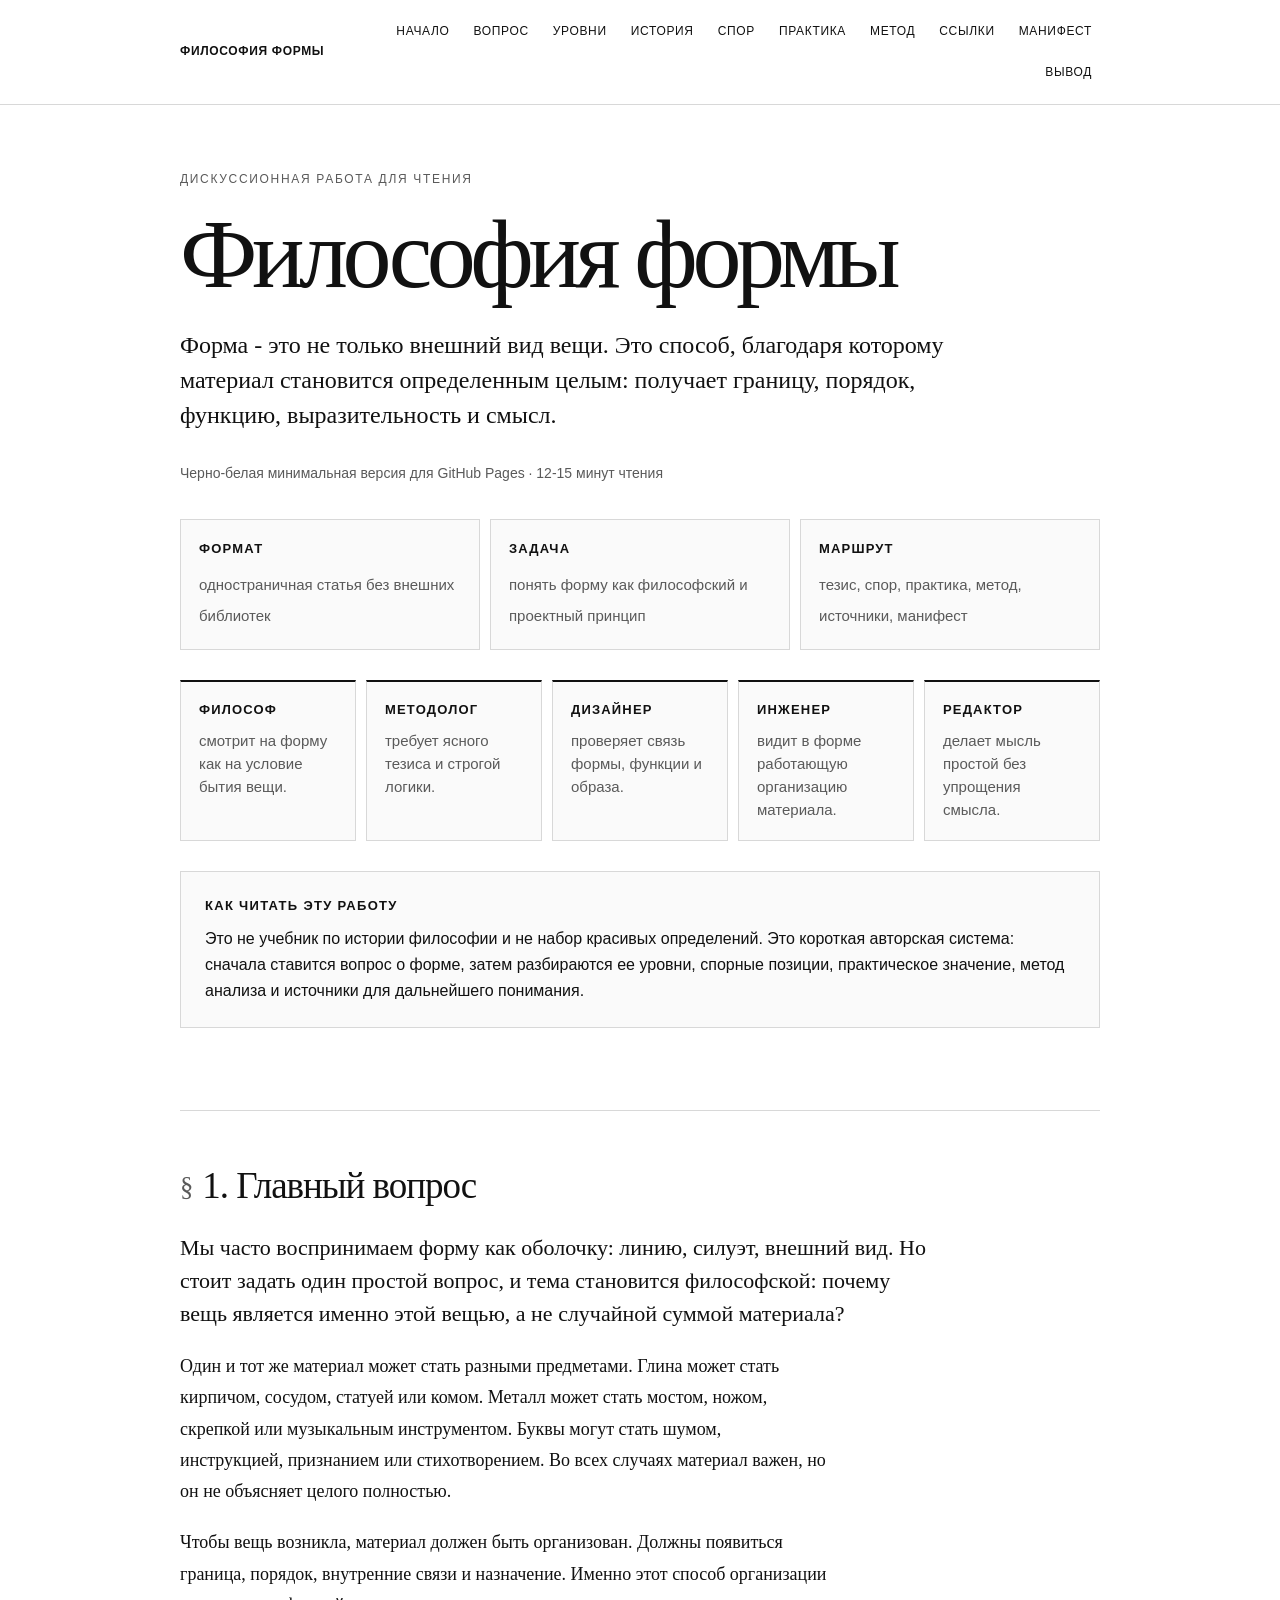
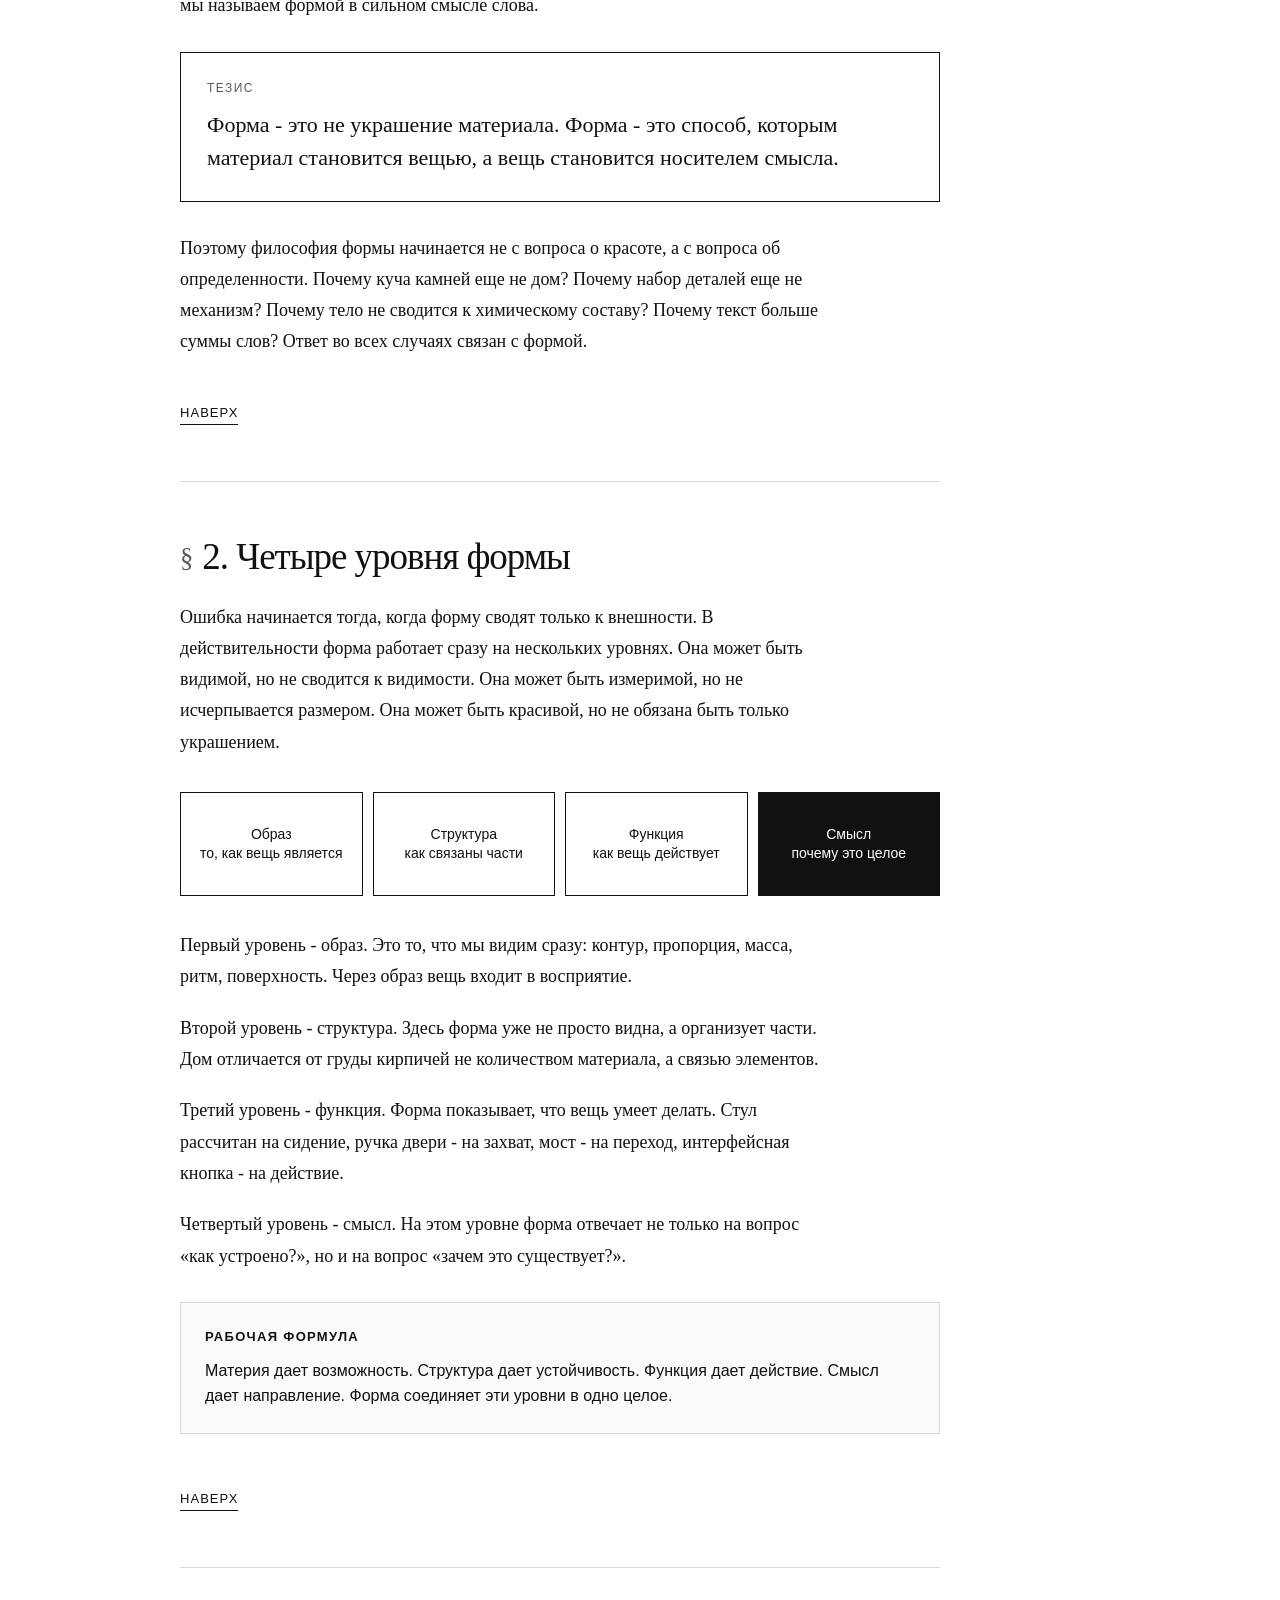
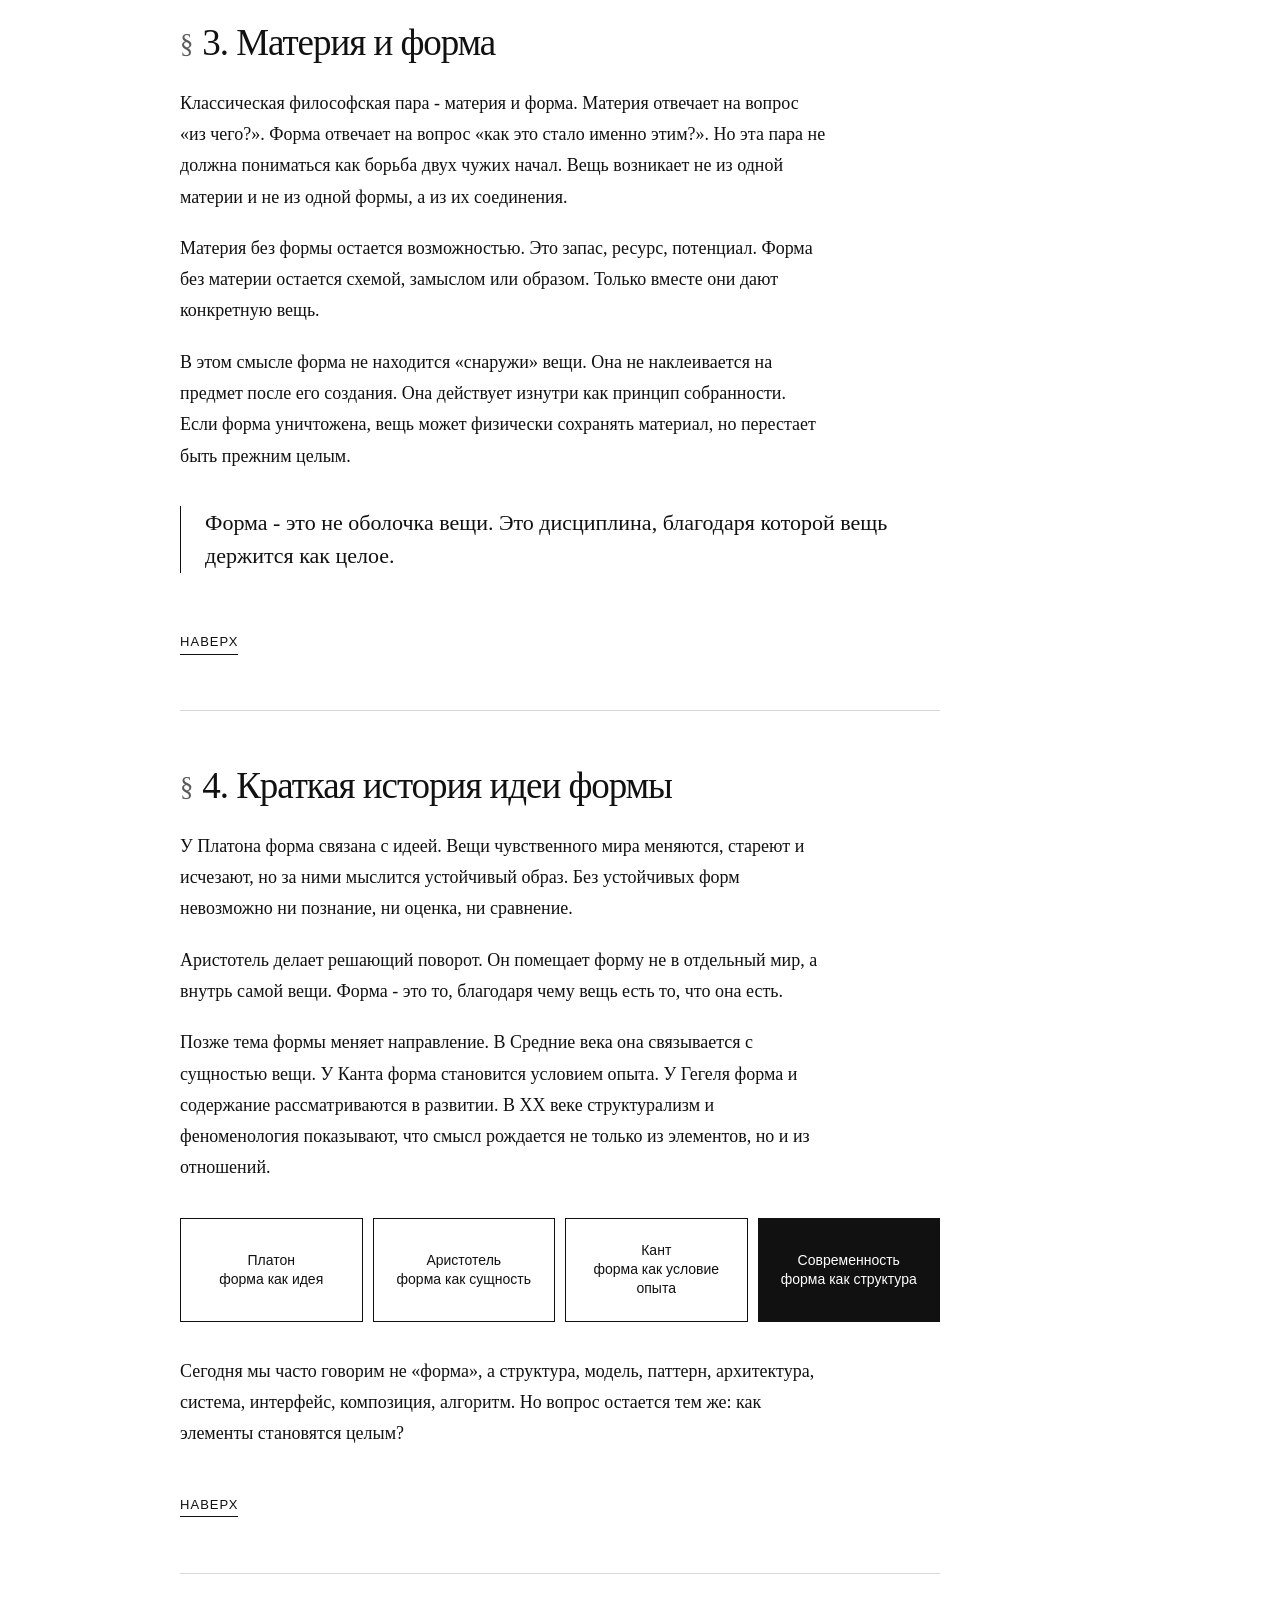
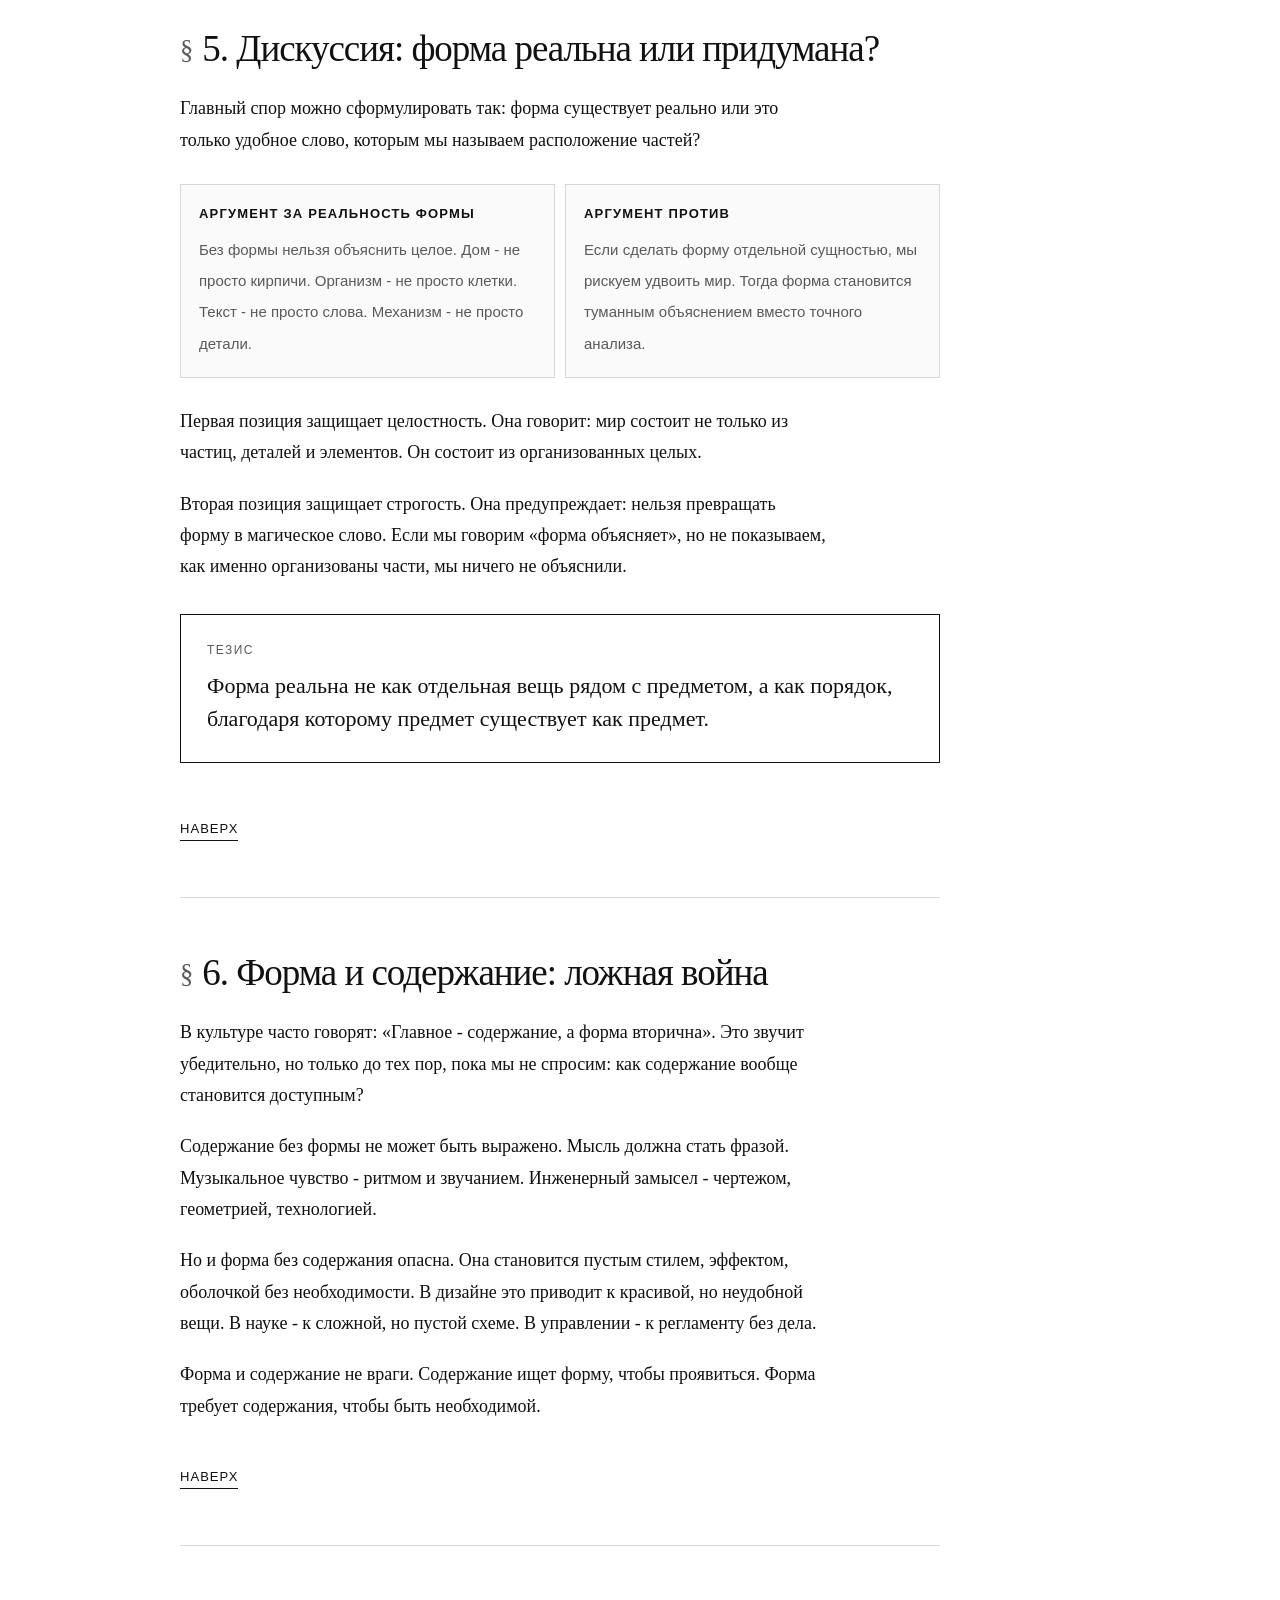
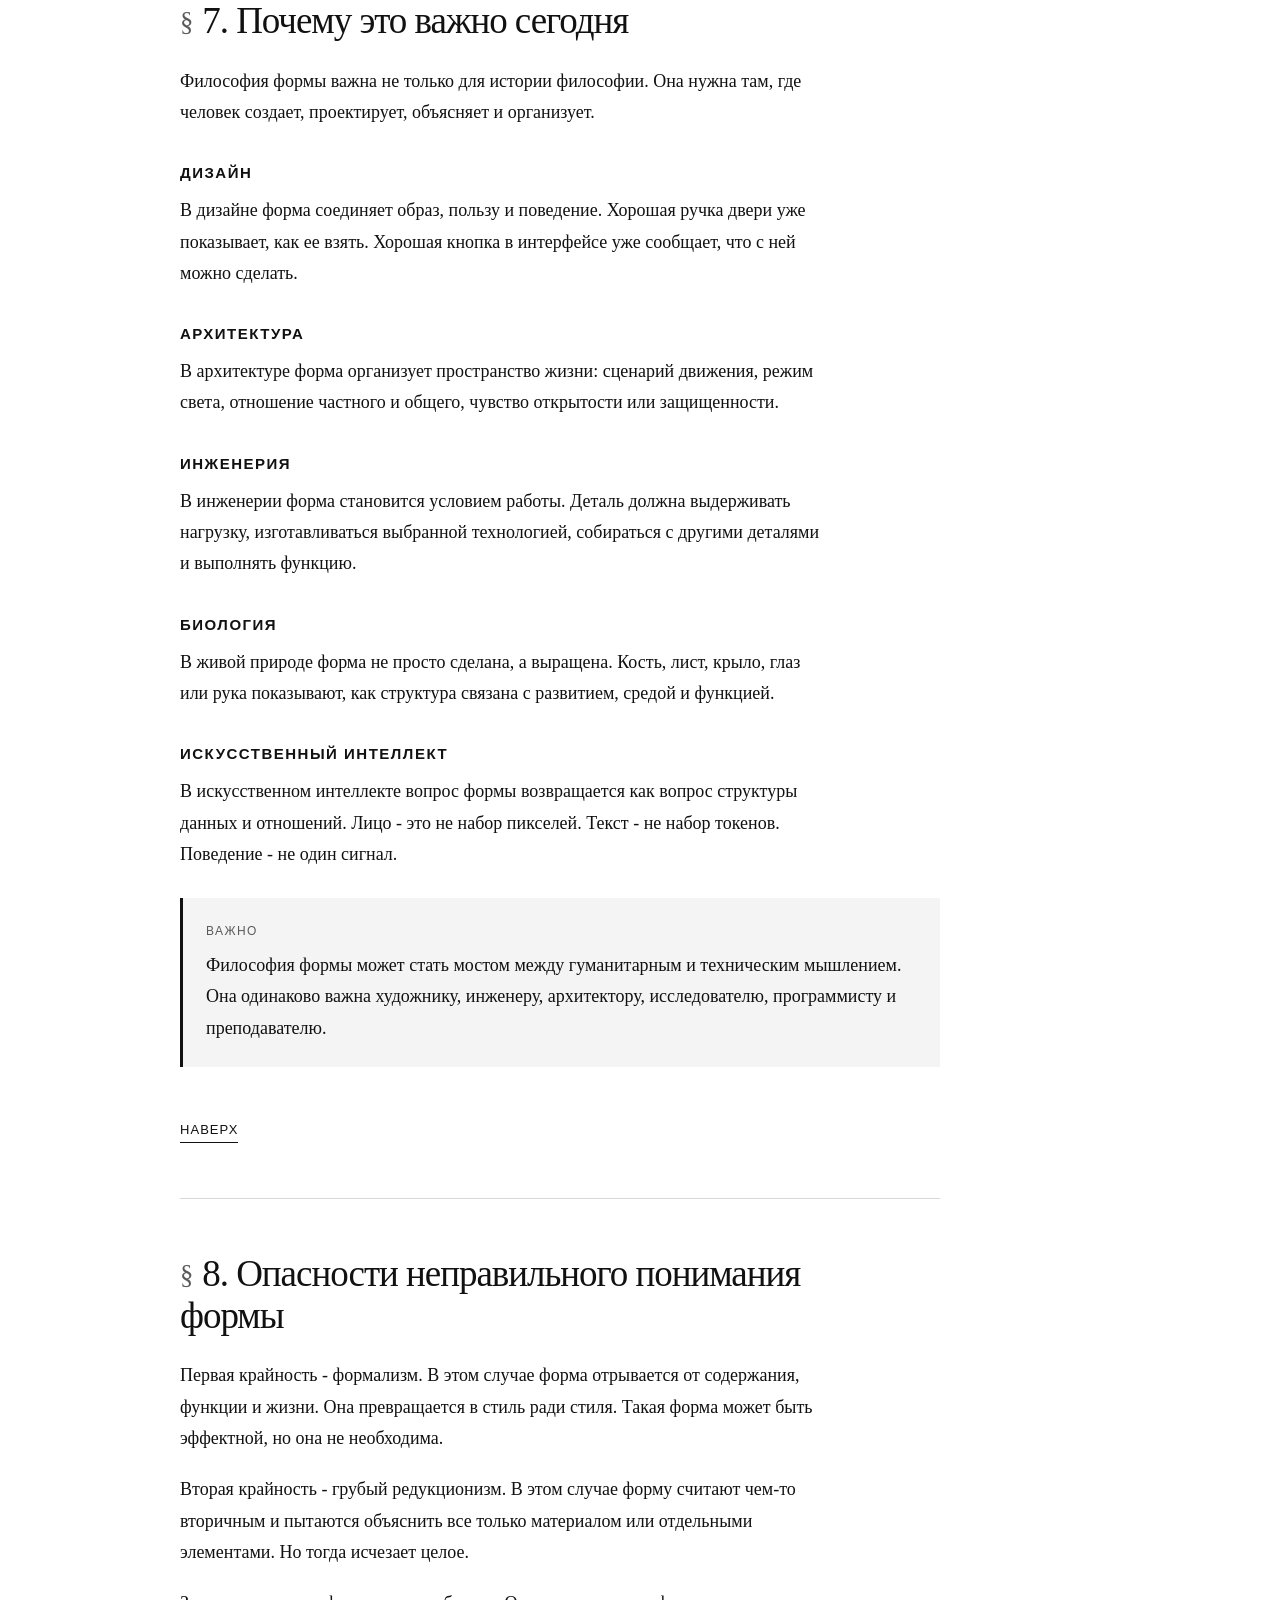
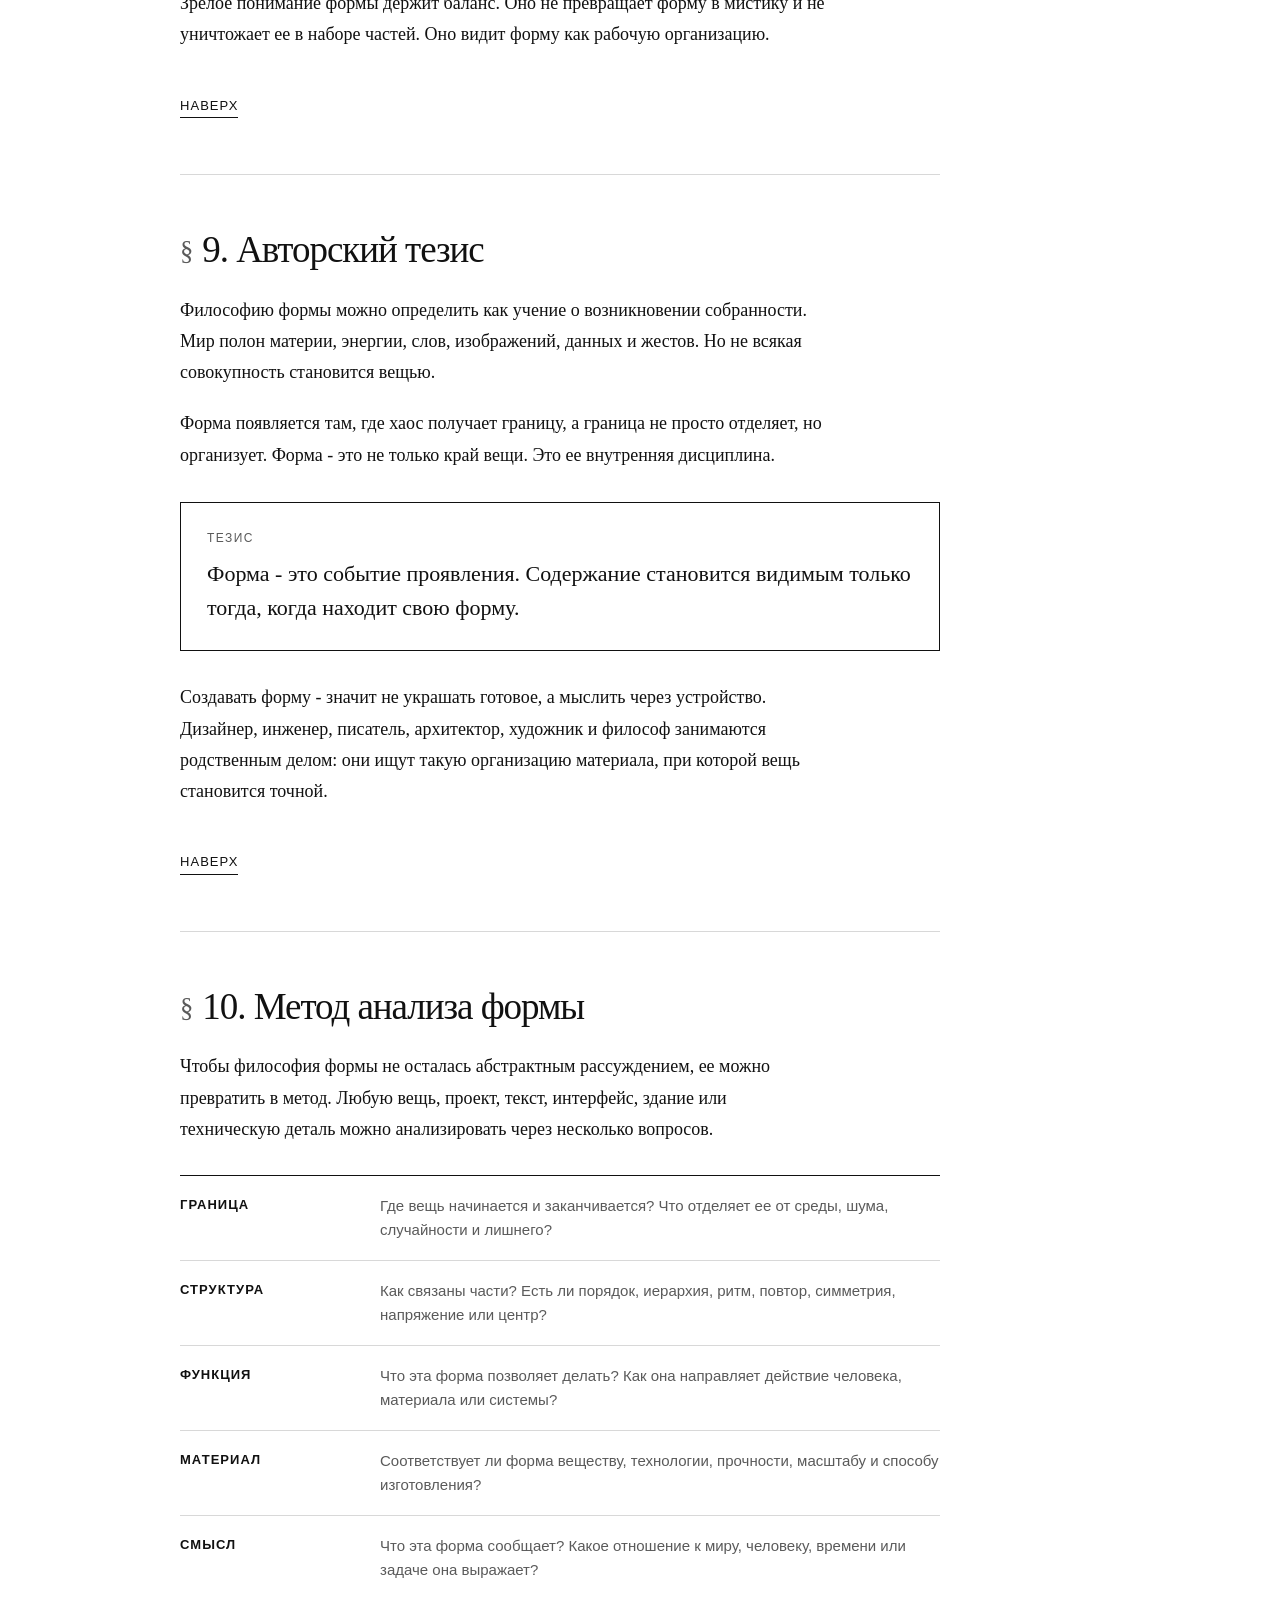
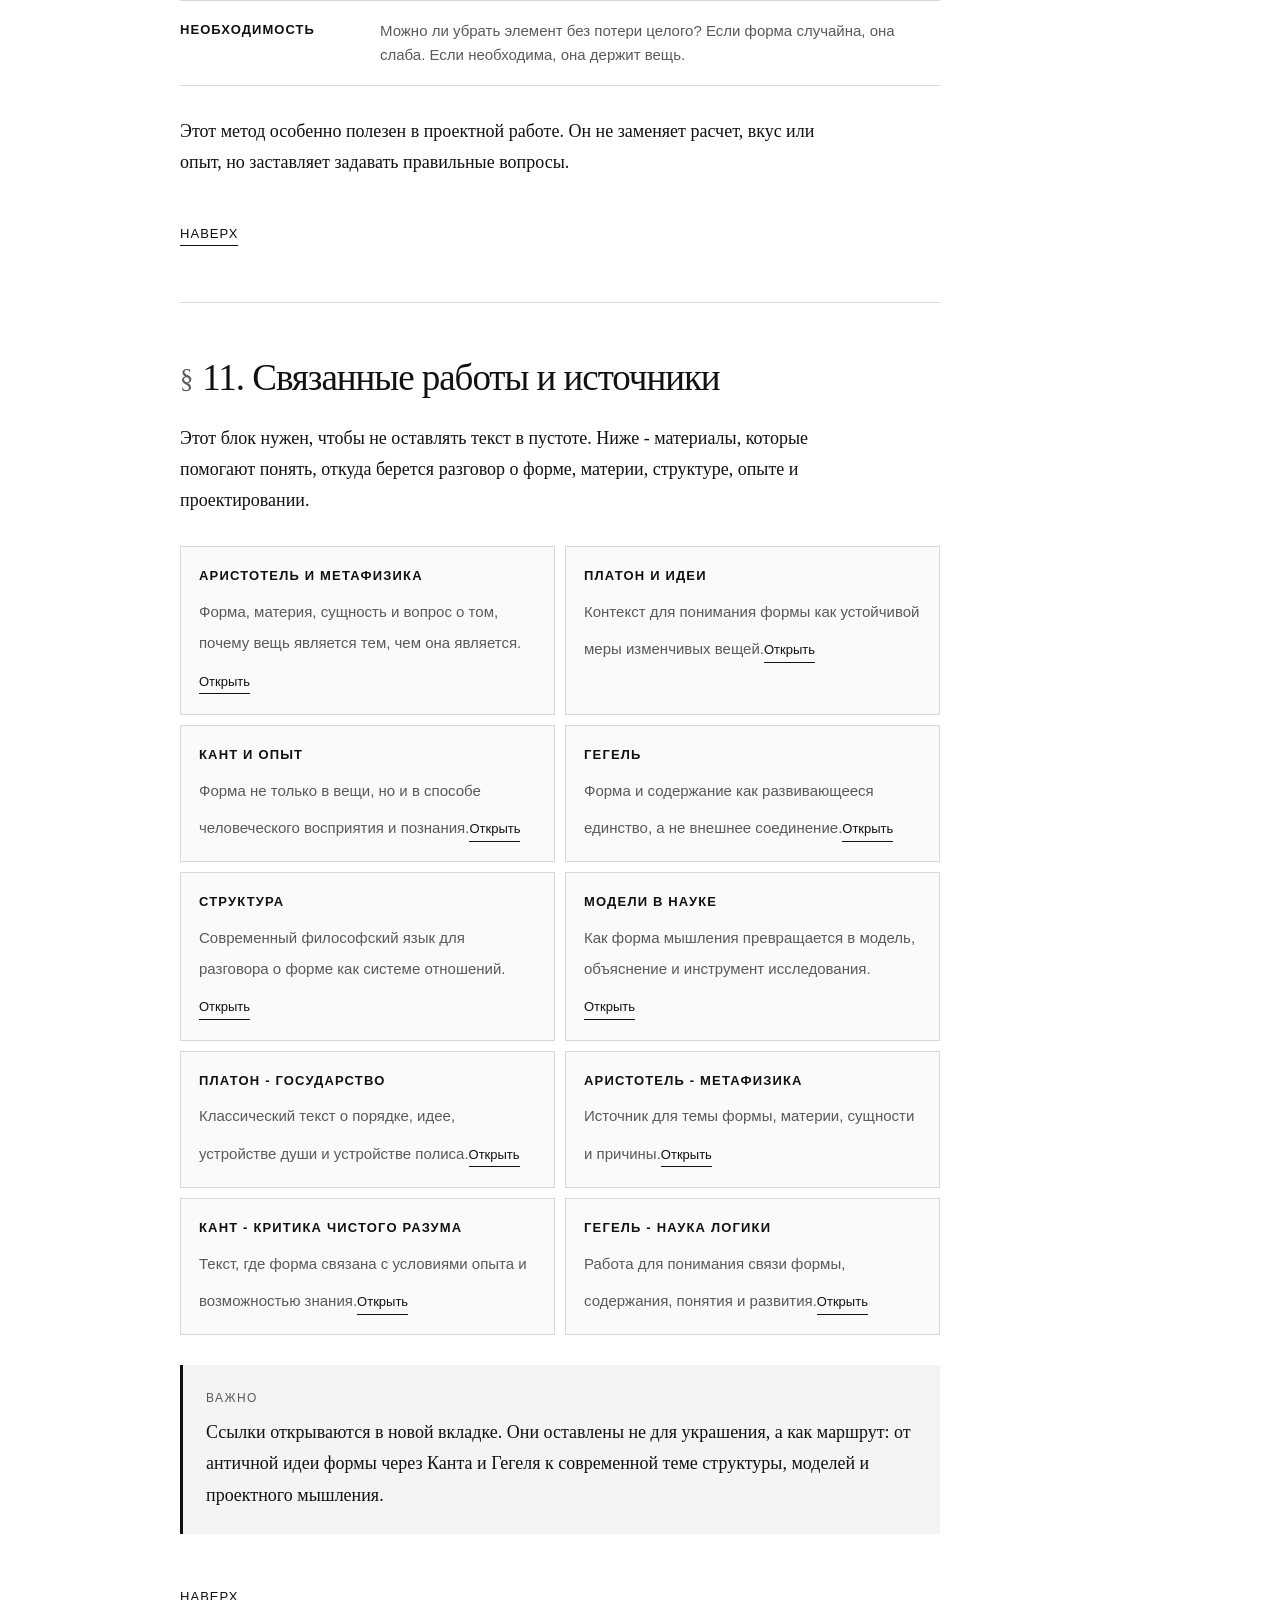
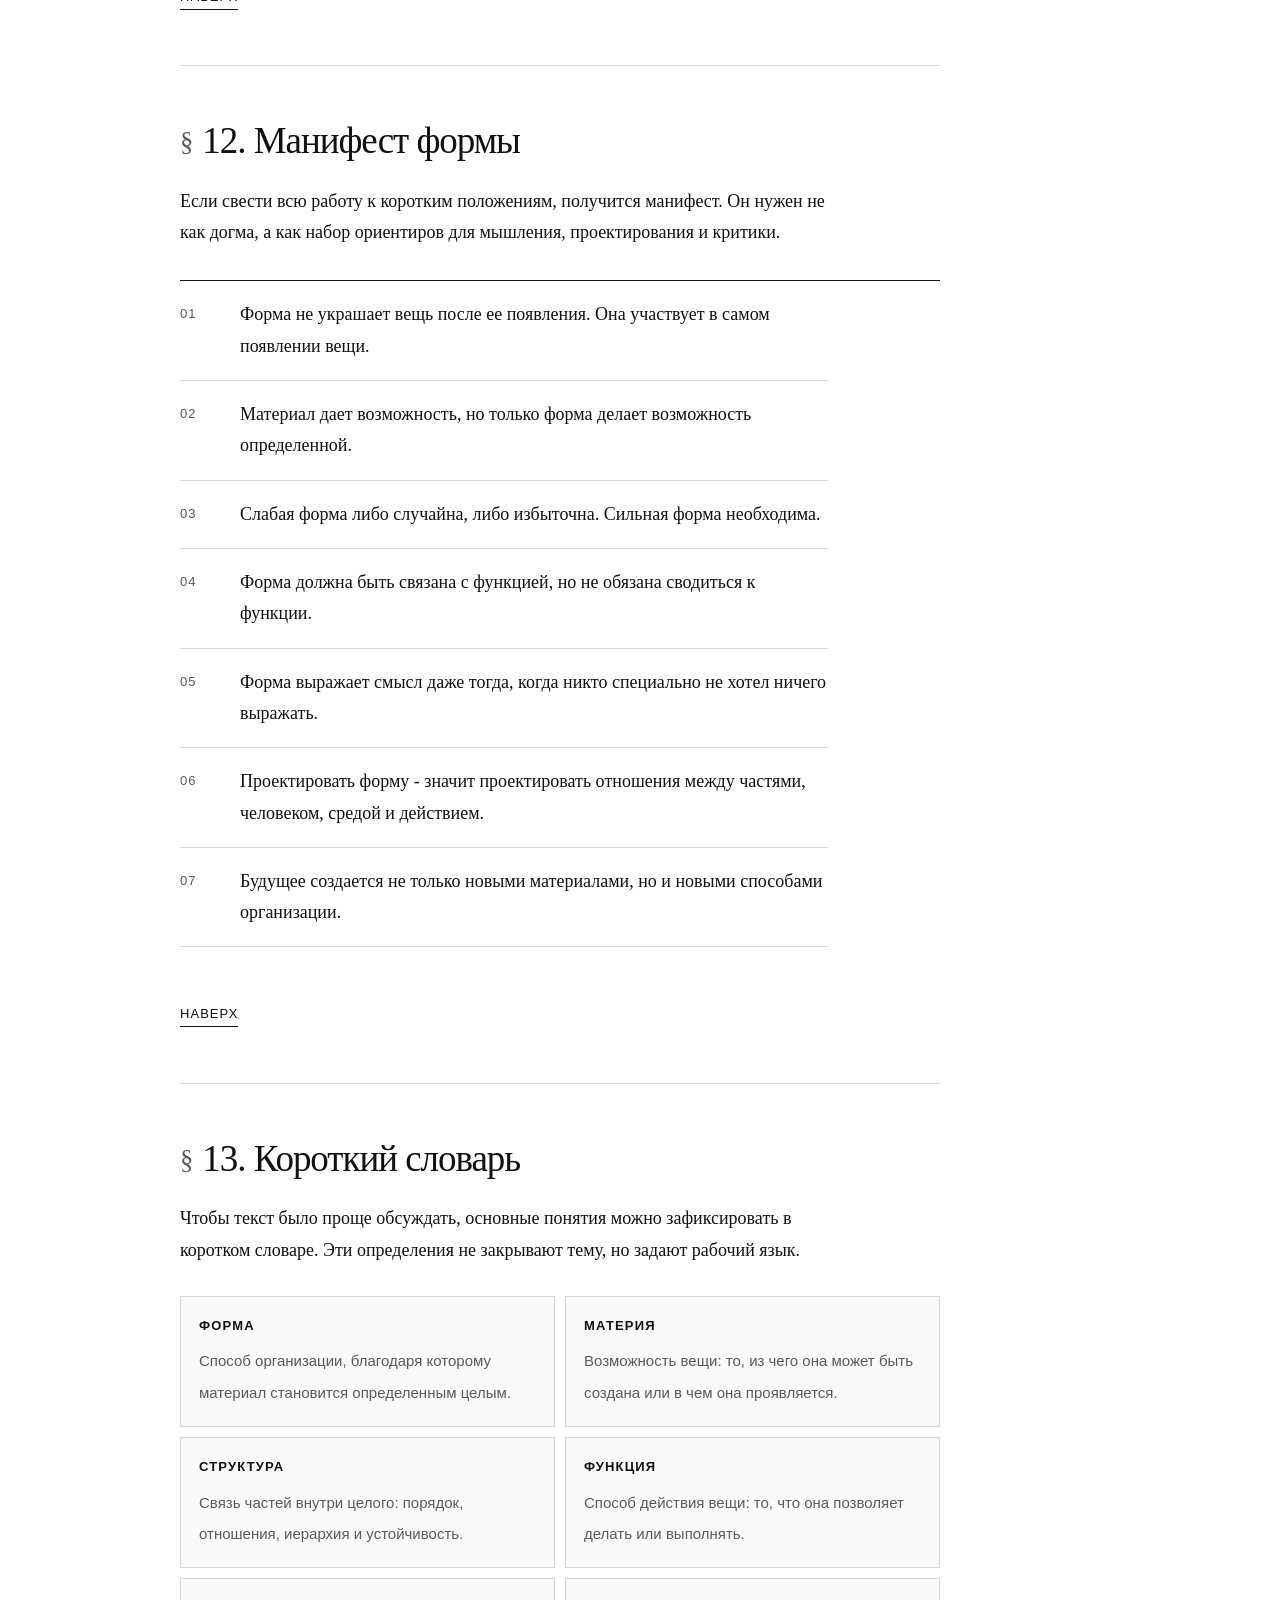
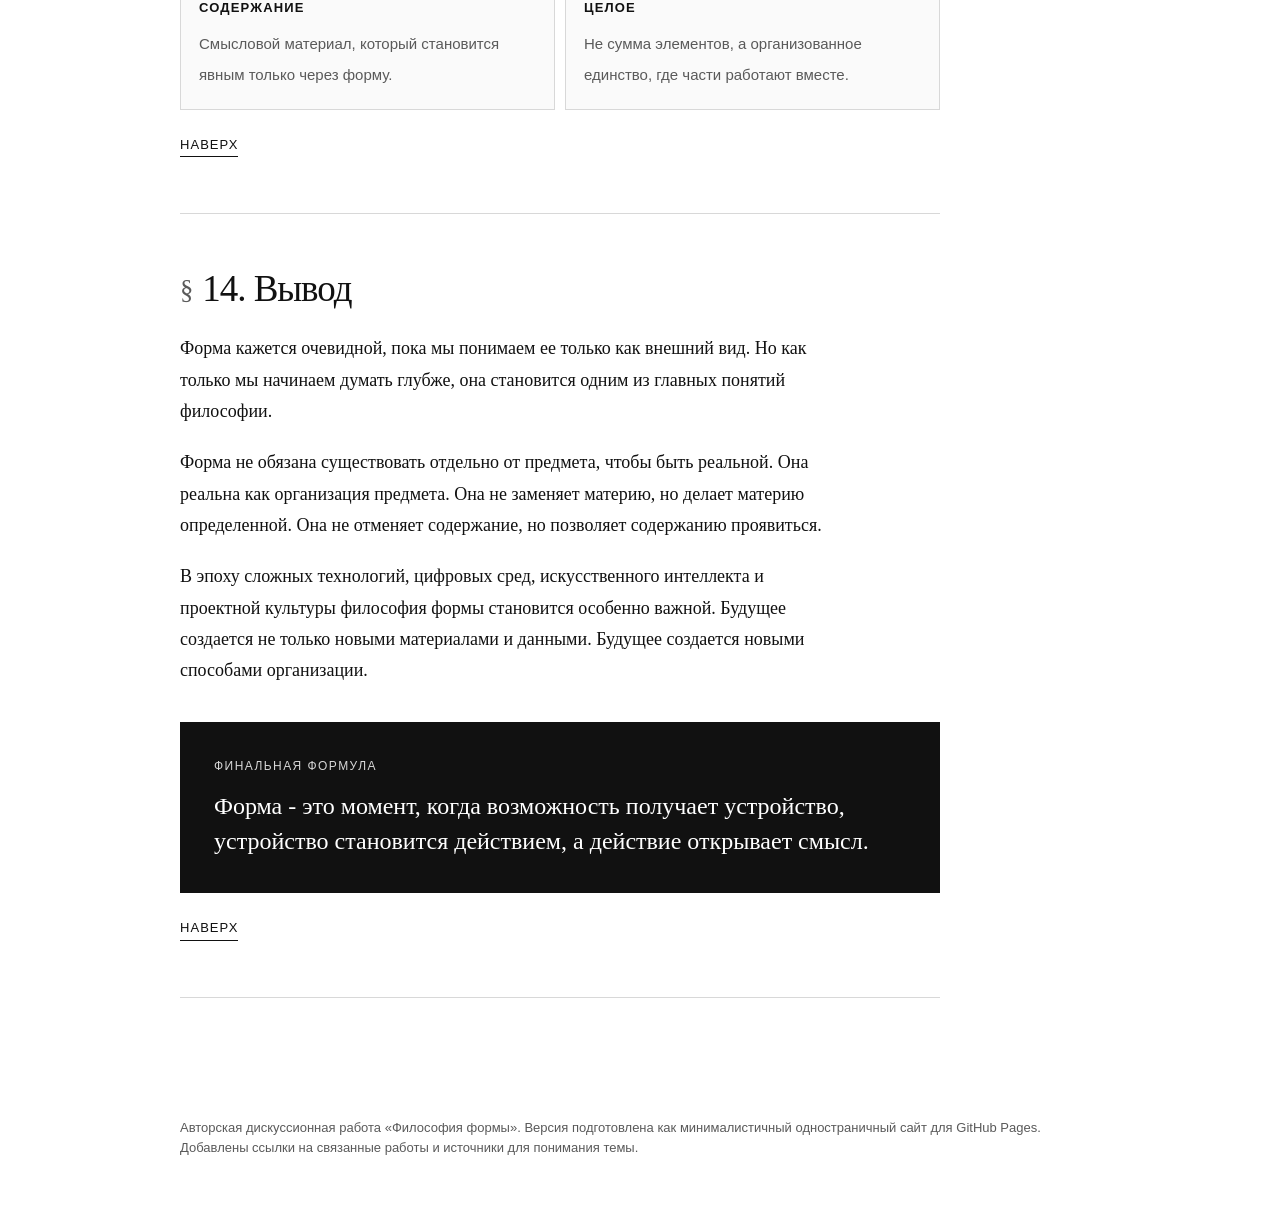
==== commit b6692f3e: "Improve philosophy form UX and add related links" ====
--- a/philosophy-form/index.html
+++ b/philosophy-form/index.html
@@ -7,25 +7,18 @@
   <meta name="description" content="Авторская дискуссионная работа о философии формы: форма как способ организации материи, смысла и действия." />
 
   <style>
-    /*
-      Философия формы - минимальный черно-белый сайт.
-      Файл полностью автономный: без библиотек, сборщиков и внешних шрифтов.
-      Можно публиковать на GitHub Pages как index.html.
-    */
-
     :root {
       --bg: #ffffff;
       --text: #111111;
-      --muted: #595959;
+      --muted: #5a5a5a;
       --line: #d8d8d8;
       --soft: #f4f4f4;
       --soft2: #fafafa;
-      --max: 920px;
+      --max: 960px;
       --read: 760px;
     }
 
     * { box-sizing: border-box; }
-
     html { scroll-behavior: smooth; }
 
     body {
@@ -53,8 +46,8 @@
 
     .skip-link {
       position: absolute;
+      top: -60px;
       left: 20px;
-      top: -60px;
       padding: 10px 14px;
       background: var(--text);
       color: var(--bg);
@@ -65,18 +58,14 @@
     }
 
     .skip-link:focus { top: 14px; }
-
-    a:focus-visible, button:focus-visible {
-      outline: 2px solid var(--text);
-      outline-offset: 3px;
-    }
+    a:focus-visible { outline: 2px solid var(--text); outline-offset: 3px; }
 
     header {
-      border-bottom: 1px solid var(--line);
-      background: rgba(255, 255, 255, 0.96);
       position: sticky;
       top: 0;
       z-index: 10;
+      border-bottom: 1px solid var(--line);
+      background: rgba(255, 255, 255, 0.96);
       backdrop-filter: blur(8px);
     }
 
@@ -100,7 +89,7 @@
       display: flex;
       flex-wrap: wrap;
       justify-content: flex-end;
-      gap: 10px;
+      gap: 8px;
     }
 
     nav a {
@@ -120,42 +109,38 @@
     }
 
     section {
+      max-width: var(--read);
       padding: 54px 0;
       border-bottom: 1px solid var(--line);
       scroll-margin-top: 84px;
-      max-width: var(--read);
-    }
-
-    .hero {
-      max-width: var(--max);
-      padding-top: 8px;
-      padding-bottom: 52px;
-    }
+    }
+
+    .hero { max-width: var(--max); padding-top: 8px; padding-bottom: 52px; }
 
     .label {
+      margin-bottom: 18px;
+      color: var(--muted);
       font-family: Arial, sans-serif;
       font-size: 12px;
       text-transform: uppercase;
       letter-spacing: 0.14em;
-      color: var(--muted);
-      margin-bottom: 18px;
     }
 
     h1 {
+      margin: 0 0 28px;
       font-size: clamp(46px, 8vw, 98px);
       line-height: 0.94;
       font-weight: 400;
       letter-spacing: -0.055em;
-      margin: 0 0 28px;
     }
 
     h2 {
+      max-width: 720px;
+      margin: 0 0 24px;
       font-size: 37px;
       line-height: 1.12;
       font-weight: 400;
       letter-spacing: -0.028em;
-      margin: 0 0 24px;
-      max-width: 720px;
     }
 
     h2::before {
@@ -168,78 +153,92 @@
     }
 
     h3 {
+      margin: 34px 0 12px;
       font-family: Arial, sans-serif;
       font-size: 15px;
       line-height: 1.4;
       text-transform: uppercase;
       letter-spacing: 0.1em;
-      margin: 34px 0 12px;
-    }
-
-    p {
-      margin: 0 0 20px;
-      max-width: 72ch;
-    }
-
+    }
+
+    p { max-width: 72ch; margin: 0 0 20px; }
     p + p { margin-top: 2px; }
     section > p:last-child { margin-bottom: 0; }
 
-    .subtitle {
-      max-width: 760px;
-      font-size: 24px;
-      line-height: 1.46;
-      margin: 0;
-    }
-
-    .meta {
-      margin-top: 28px;
-      font-family: Arial, sans-serif;
-      font-size: 14px;
-      color: var(--muted);
-    }
-
-    .reading-card, .expert-grid, .cards, .scheme, .glossary {
+    .subtitle { max-width: 780px; margin: 0; font-size: 24px; line-height: 1.46; }
+    .meta { margin-top: 28px; color: var(--muted); font-family: Arial, sans-serif; font-size: 14px; }
+
+    .reading-card,
+    .expert-grid,
+    .cards,
+    .scheme,
+    .glossary,
+    .link-grid {
       display: grid;
       gap: 10px;
       font-family: Arial, sans-serif;
     }
 
-    .reading-card {
-      grid-template-columns: repeat(3, 1fr);
-      margin-top: 34px;
-    }
-
-    .reading-card div, .expert-grid div, .card, .term {
+    .reading-card { grid-template-columns: repeat(3, 1fr); margin-top: 34px; }
+    .expert-grid { grid-template-columns: repeat(5, 1fr); margin-top: 30px; }
+    .cards { grid-template-columns: 1fr 1fr; margin: 28px 0; }
+    .glossary { grid-template-columns: 1fr 1fr; margin: 30px 0 0; }
+    .link-grid { grid-template-columns: 1fr 1fr; margin: 30px 0; }
+
+    .reading-card div,
+    .expert-grid div,
+    .card,
+    .term,
+    .source-link {
       border: 1px solid var(--line);
       padding: 18px;
       background: var(--soft2);
-    }
-
-    .reading-card b, .expert-grid b, .card b, .term b {
+      transition: transform 0.18s ease, border-color 0.18s ease, background 0.18s ease;
+    }
+
+    .expert-grid div { border-top: 2px solid var(--text); }
+    .card:hover, .term:hover, .source-link:hover { transform: translateY(-2px); border-color: var(--text); background: #fff; }
+
+    .reading-card b,
+    .expert-grid b,
+    .card b,
+    .term b,
+    .source-link b {
       display: block;
       margin-bottom: 8px;
+      color: var(--text);
       font-size: 13px;
       text-transform: uppercase;
       letter-spacing: 0.09em;
-      color: var(--text);
-    }
-
-    .reading-card span, .expert-grid div, .card span, .term span {
+    }
+
+    .reading-card span,
+    .expert-grid div,
+    .card span,
+    .term span,
+    .source-link span {
       color: var(--muted);
       font-size: 15px;
       line-height: 1.55;
     }
 
-    .expert-grid {
-      grid-template-columns: repeat(5, 1fr);
-      margin-top: 30px;
-    }
-
-    .expert-grid div {
-      border-top: 2px solid var(--text);
-    }
-
-    .toc-box, .formula {
+    .source-link {
+      display: block;
+      color: var(--text);
+      text-decoration: none;
+    }
+
+    .source-link em {
+      display: inline-block;
+      margin-top: 12px;
+      color: var(--text);
+      font-style: normal;
+      font-size: 13px;
+      border-bottom: 1px solid var(--text);
+    }
+
+    .toc-box,
+    .formula {
       margin: 30px 0;
       padding: 24px;
       border: 1px solid var(--line);
@@ -249,7 +248,8 @@
       line-height: 1.6;
     }
 
-    .toc-box b, .formula strong {
+    .toc-box b,
+    .formula strong {
       display: block;
       margin-bottom: 10px;
       font-size: 13px;
@@ -257,7 +257,9 @@
       letter-spacing: 0.1em;
     }
 
-    .lead, .thesis, .quote { font-size: 22px; line-height: 1.52; }
+    .lead,
+    .thesis,
+    .quote { font-size: 22px; line-height: 1.52; }
 
     .thesis {
       margin: 31px 0;
@@ -270,11 +272,11 @@
       content: "Тезис";
       display: block;
       margin-bottom: 10px;
+      color: var(--muted);
       font-family: Arial, sans-serif;
       font-size: 12px;
       text-transform: uppercase;
       letter-spacing: 0.12em;
-      color: var(--muted);
     }
 
     .note {
@@ -288,28 +290,24 @@
       content: "Важно";
       display: block;
       margin-bottom: 8px;
+      color: var(--muted);
       font-family: Arial, sans-serif;
       font-size: 12px;
       text-transform: uppercase;
       letter-spacing: 0.12em;
-      color: var(--muted);
-    }
-
-    .quote {
-      margin: 34px 0;
-      padding-left: 24px;
-      border-left: 1px solid var(--text);
-    }
+    }
+
+    .quote { margin: 34px 0; padding-left: 24px; border-left: 1px solid var(--text); }
 
     .scheme { grid-template-columns: repeat(4, 1fr); margin: 34px 0; }
 
     .scheme div {
-      border: 1px solid var(--text);
+      min-height: 104px;
       padding: 18px 12px;
-      min-height: 104px;
       display: flex;
       align-items: center;
       justify-content: center;
+      border: 1px solid var(--text);
       text-align: center;
       font-size: 14px;
       line-height: 1.35;
@@ -317,108 +315,27 @@
 
     .scheme .dark { background: var(--text); color: var(--bg); }
 
-    .cards { grid-template-columns: 1fr 1fr; margin: 28px 0; }
-
-    .card, .term { transition: transform 0.18s ease, border-color 0.18s ease; }
-    .card:hover, .term:hover { transform: translateY(-2px); border-color: var(--text); }
-
-    ul { padding-left: 22px; margin: 0 0 22px; }
+    ul { margin: 0 0 22px; padding-left: 22px; }
     li { margin-bottom: 10px; }
 
-    .matrix {
-      margin: 30px 0;
-      border-top: 1px solid var(--text);
-      font-family: Arial, sans-serif;
-    }
-
-    .matrix-row {
-      display: grid;
-      grid-template-columns: 180px 1fr;
-      gap: 20px;
-      padding: 18px 0;
-      border-bottom: 1px solid var(--line);
-    }
-
-    .matrix-row b {
-      font-size: 13px;
-      text-transform: uppercase;
-      letter-spacing: 0.08em;
-    }
-
+    .matrix { margin: 30px 0; border-top: 1px solid var(--text); font-family: Arial, sans-serif; }
+    .matrix-row { display: grid; grid-template-columns: 180px 1fr; gap: 20px; padding: 18px 0; border-bottom: 1px solid var(--line); }
+    .matrix-row b { font-size: 13px; text-transform: uppercase; letter-spacing: 0.08em; }
     .matrix-row span { color: var(--muted); font-size: 15px; line-height: 1.6; }
 
-    .manifesto {
-      counter-reset: item;
-      margin: 32px 0;
-      border-top: 1px solid var(--text);
-    }
-
-    .manifesto p {
-      counter-increment: item;
-      display: grid;
-      grid-template-columns: 44px 1fr;
-      gap: 16px;
-      padding: 18px 0;
-      margin: 0;
-      border-bottom: 1px solid var(--line);
-    }
-
-    .manifesto p::before {
-      content: counter(item, decimal-leading-zero);
-      font-family: Arial, sans-serif;
-      font-size: 13px;
-      letter-spacing: 0.08em;
-      color: var(--muted);
-      padding-top: 4px;
-    }
-
-    .glossary { grid-template-columns: 1fr 1fr; margin: 30px 0 0; }
-
-    .final {
-      padding: 34px;
-      background: var(--text);
-      color: var(--bg);
-      margin-top: 36px;
-    }
-
-    .final::before {
-      content: "Финальная формула";
-      display: block;
-      margin-bottom: 12px;
-      font-family: Arial, sans-serif;
-      font-size: 12px;
-      text-transform: uppercase;
-      letter-spacing: 0.12em;
-      color: #d7d7d7;
-    }
-
+    .manifesto { counter-reset: item; margin: 32px 0; border-top: 1px solid var(--text); }
+    .manifesto p { counter-increment: item; display: grid; grid-template-columns: 44px 1fr; gap: 16px; padding: 18px 0; margin: 0; border-bottom: 1px solid var(--line); }
+    .manifesto p::before { content: counter(item, decimal-leading-zero); color: var(--muted); font-family: Arial, sans-serif; font-size: 13px; letter-spacing: 0.08em; padding-top: 4px; }
+
+    .final { margin-top: 36px; padding: 34px; background: var(--text); color: var(--bg); }
+    .final::before { content: "Финальная формула"; display: block; margin-bottom: 12px; color: #d7d7d7; font-family: Arial, sans-serif; font-size: 12px; text-transform: uppercase; letter-spacing: 0.12em; }
     .final p { margin-bottom: 0; font-size: 24px; line-height: 1.46; }
 
-    .top-link {
-      display: inline-block;
-      margin-top: 24px;
-      font-family: Arial, sans-serif;
-      font-size: 13px;
-      text-transform: uppercase;
-      letter-spacing: 0.08em;
-      color: var(--text);
-      text-decoration: none;
-      border-bottom: 1px solid var(--text);
-    }
-
-    footer {
-      max-width: var(--max);
-      margin: 0 auto;
-      padding: 34px 20px 66px;
-      font-family: Arial, sans-serif;
-      color: var(--muted);
-      font-size: 13px;
-      line-height: 1.58;
-    }
-
-    @media (max-width: 860px) {
-      .expert-grid { grid-template-columns: 1fr 1fr; }
-    }
+    .top-link { display: inline-block; margin-top: 24px; color: var(--text); font-family: Arial, sans-serif; font-size: 13px; text-transform: uppercase; letter-spacing: 0.08em; text-decoration: none; border-bottom: 1px solid var(--text); }
+
+    footer { max-width: var(--max); margin: 0 auto; padding: 34px 20px 66px; color: var(--muted); font-family: Arial, sans-serif; font-size: 13px; line-height: 1.58; }
+
+    @media (max-width: 860px) { .expert-grid { grid-template-columns: 1fr 1fr; } }
 
     @media (max-width: 760px) {
       body { font-size: 17px; }
@@ -429,7 +346,7 @@
       main { padding-top: 38px; }
       h2 { font-size: 32px; }
       .subtitle, .lead, .thesis, .quote, .final p { font-size: 20px; }
-      .scheme, .cards, .expert-grid, .glossary, .reading-card { grid-template-columns: 1fr; }
+      .scheme, .cards, .expert-grid, .glossary, .reading-card, .link-grid { grid-template-columns: 1fr; }
       .matrix-row, .manifesto p { grid-template-columns: 1fr; gap: 8px; }
     }
 
@@ -443,7 +360,7 @@
       body { font-size: 12pt; line-height: 1.55; }
       main { max-width: none; padding: 0; }
       section { page-break-inside: avoid; border-bottom: 1px solid #999; }
-      .card, .term, .formula, .toc-box, .note, .thesis { background: #fff !important; }
+      .card, .term, .formula, .toc-box, .note, .thesis, .source-link { background: #fff !important; }
     }
   </style>
 </head>
@@ -463,6 +380,7 @@
         <a href="#debate">Спор</a>
         <a href="#practice">Практика</a>
         <a href="#method">Метод</a>
+        <a href="#links">Ссылки</a>
         <a href="#manifesto">Манифест</a>
         <a href="#conclusion">Вывод</a>
       </nav>
@@ -480,7 +398,7 @@
         <div class="reading-card" aria-label="Краткая информация о странице">
           <div><b>Формат</b><span>одностраничная статья без внешних библиотек</span></div>
           <div><b>Задача</b><span>понять форму как философский и проектный принцип</span></div>
-          <div><b>Маршрут</b><span>тезис, спор, практика, метод, манифест</span></div>
+          <div><b>Маршрут</b><span>тезис, спор, практика, метод, источники, манифест</span></div>
         </div>
 
         <div class="expert-grid" aria-label="Пять экспертных фокусов работы">
@@ -491,7 +409,7 @@
           <div><b>Редактор</b>делает мысль простой без упрощения смысла.</div>
         </div>
 
-        <div class="toc-box"><b>Как читать эту работу</b>Это не учебник по истории философии и не набор красивых определений. Это короткая авторская система: сначала ставится вопрос о форме, затем разбираются ее уровни, спорные позиции, практическое значение и метод анализа любой вещи через форму.</div>
+        <div class="toc-box"><b>Как читать эту работу</b>Это не учебник по истории философии и не набор красивых определений. Это короткая авторская система: сначала ставится вопрос о форме, затем разбираются ее уровни, спорные позиции, практическое значение, метод анализа и источники для дальнейшего понимания.</div>
       </section>
 
       <section id="question" tabindex="-1">
@@ -616,8 +534,29 @@
         <a class="top-link" href="#start">Наверх</a>
       </section>
 
+      <section id="links" tabindex="-1">
+        <h2>11. Связанные работы и источники</h2>
+        <p>Этот блок нужен, чтобы не оставлять текст в пустоте. Ниже - материалы, которые помогают понять, откуда берется разговор о форме, материи, структуре, опыте и проектировании.</p>
+
+        <div class="link-grid" aria-label="Ссылки на связанные работы">
+          <a class="source-link" href="https://plato.stanford.edu/entries/aristotle-metaphysics/" target="_blank" rel="noopener noreferrer"><b>Аристотель и метафизика</b><span>Форма, материя, сущность и вопрос о том, почему вещь является тем, чем она является.</span><em>Открыть</em></a>
+          <a class="source-link" href="https://plato.stanford.edu/entries/plato-metaphysics/" target="_blank" rel="noopener noreferrer"><b>Платон и идеи</b><span>Контекст для понимания формы как устойчивой меры изменчивых вещей.</span><em>Открыть</em></a>
+          <a class="source-link" href="https://plato.stanford.edu/entries/kant-transcendental-idealism/" target="_blank" rel="noopener noreferrer"><b>Кант и опыт</b><span>Форма не только в вещи, но и в способе человеческого восприятия и познания.</span><em>Открыть</em></a>
+          <a class="source-link" href="https://plato.stanford.edu/entries/hegel/" target="_blank" rel="noopener noreferrer"><b>Гегель</b><span>Форма и содержание как развивающееся единство, а не внешнее соединение.</span><em>Открыть</em></a>
+          <a class="source-link" href="https://plato.stanford.edu/entries/structural-realism/" target="_blank" rel="noopener noreferrer"><b>Структура</b><span>Современный философский язык для разговора о форме как системе отношений.</span><em>Открыть</em></a>
+          <a class="source-link" href="https://plato.stanford.edu/entries/scientific-models/" target="_blank" rel="noopener noreferrer"><b>Модели в науке</b><span>Как форма мышления превращается в модель, объяснение и инструмент исследования.</span><em>Открыть</em></a>
+          <a class="source-link" href="https://www.gutenberg.org/ebooks/1497" target="_blank" rel="noopener noreferrer"><b>Платон - Государство</b><span>Классический текст о порядке, идее, устройстве души и устройстве полиса.</span><em>Открыть</em></a>
+          <a class="source-link" href="https://www.gutenberg.org/ebooks/26095" target="_blank" rel="noopener noreferrer"><b>Аристотель - Метафизика</b><span>Источник для темы формы, материи, сущности и причины.</span><em>Открыть</em></a>
+          <a class="source-link" href="https://www.gutenberg.org/ebooks/4280" target="_blank" rel="noopener noreferrer"><b>Кант - Критика чистого разума</b><span>Текст, где форма связана с условиями опыта и возможностью знания.</span><em>Открыть</em></a>
+          <a class="source-link" href="https://www.gutenberg.org/ebooks/57433" target="_blank" rel="noopener noreferrer"><b>Гегель - Наука логики</b><span>Работа для понимания связи формы, содержания, понятия и развития.</span><em>Открыть</em></a>
+        </div>
+
+        <div class="note">Ссылки открываются в новой вкладке. Они оставлены не для украшения, а как маршрут: от античной идеи формы через Канта и Гегеля к современной теме структуры, моделей и проектного мышления.</div>
+        <a class="top-link" href="#start">Наверх</a>
+      </section>
+
       <section id="manifesto" tabindex="-1">
-        <h2>11. Манифест формы</h2>
+        <h2>12. Манифест формы</h2>
         <p>Если свести всю работу к коротким положениям, получится манифест. Он нужен не как догма, а как набор ориентиров для мышления, проектирования и критики.</p>
         <div class="manifesto">
           <p>Форма не украшает вещь после ее появления. Она участвует в самом появлении вещи.</p>
@@ -632,7 +571,7 @@
       </section>
 
       <section>
-        <h2>12. Короткий словарь</h2>
+        <h2>13. Короткий словарь</h2>
         <p>Чтобы текст было проще обсуждать, основные понятия можно зафиксировать в коротком словаре. Эти определения не закрывают тему, но задают рабочий язык.</p>
         <div class="glossary">
           <div class="term"><b>Форма</b><span>Способ организации, благодаря которому материал становится определенным целым.</span></div>
@@ -646,35 +585,21 @@
       </section>
 
       <section id="conclusion" tabindex="-1">
-        <h2>13. Вывод</h2>
+        <h2>14. Вывод</h2>
         <p>Форма кажется очевидной, пока мы понимаем ее только как внешний вид. Но как только мы начинаем думать глубже, она становится одним из главных понятий философии.</p>
         <p>Форма не обязана существовать отдельно от предмета, чтобы быть реальной. Она реальна как организация предмета. Она не заменяет материю, но делает материю определенной. Она не отменяет содержание, но позволяет содержанию проявиться.</p>
         <p>В эпоху сложных технологий, цифровых сред, искусственного интеллекта и проектной культуры философия формы становится особенно важной. Будущее создается не только новыми материалами и данными. Будущее создается новыми способами организации.</p>
         <div class="final"><p>Форма - это момент, когда возможность получает устройство, устройство становится действием, а действие открывает смысл.</p></div>
         <a class="top-link" href="#start">Наверх</a>
       </section>
-
-      <section>
-        <h2>Для дальнейшего чтения</h2>
-        <ul>
-          <li>Платон - идея формы как устойчивой меры изменчивых вещей.</li>
-          <li>Аристотель - форма как сущность вещи и принцип ее определенности.</li>
-          <li>Кант - формы чувственности и условия человеческого опыта.</li>
-          <li>Гегель - развитие формы и содержания как единого процесса.</li>
-          <li>Феноменология - форма как способ явления смысла в опыте.</li>
-          <li>Структурализм - смысл как результат отношений внутри системы.</li>
-          <li>Современная философия науки - структура, модель, паттерн и объяснение.</li>
-        </ul>
-      </section>
     </article>
   </main>
 
   <footer>
-    Авторская дискуссионная работа «Философия формы». Версия подготовлена как минималистичный одностраничный сайт для GitHub Pages.
+    Авторская дискуссионная работа «Философия формы». Версия подготовлена как минималистичный одностраничный сайт для GitHub Pages. Добавлены ссылки на связанные работы и источники для понимания темы.
   </footer>
 
   <script>
-    // Минимальный JS: обновляет тонкую полосу прогресса чтения.
     const progress = document.getElementById('progress');
 
     function updateProgress() {
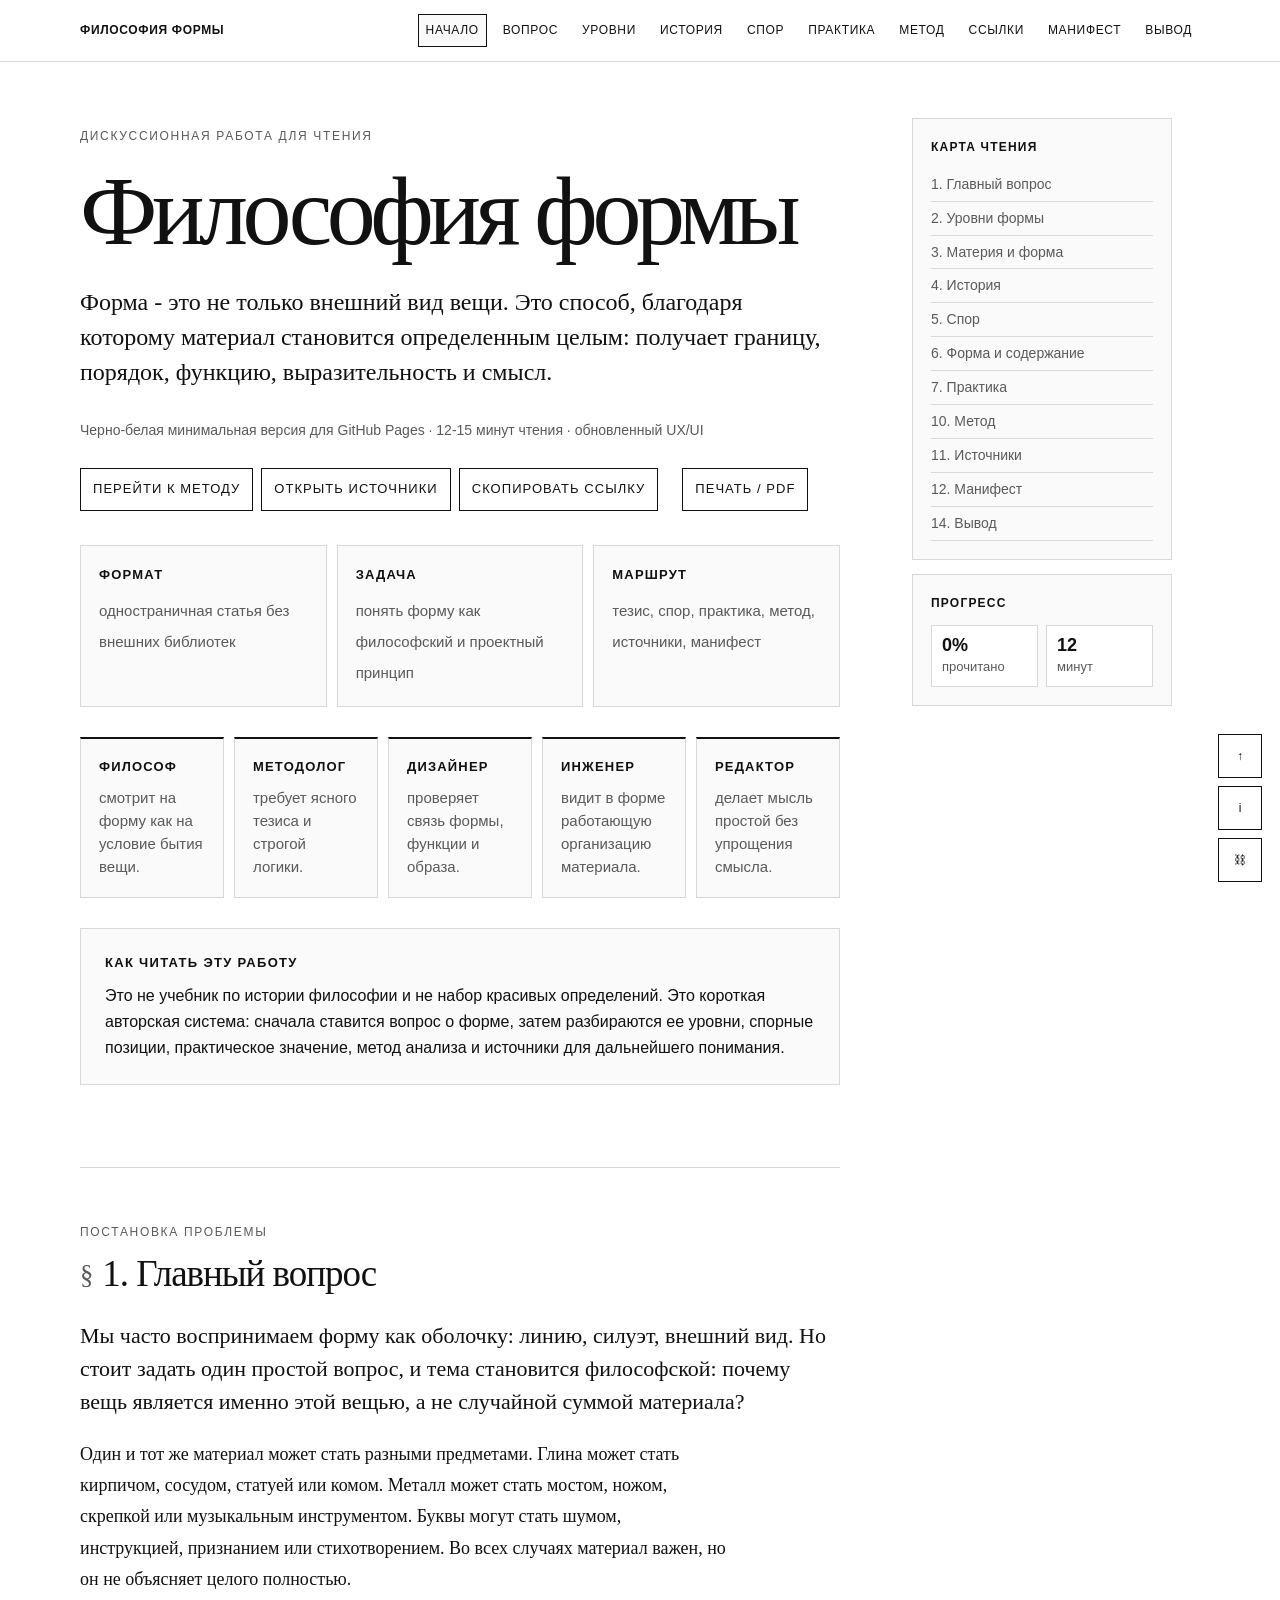
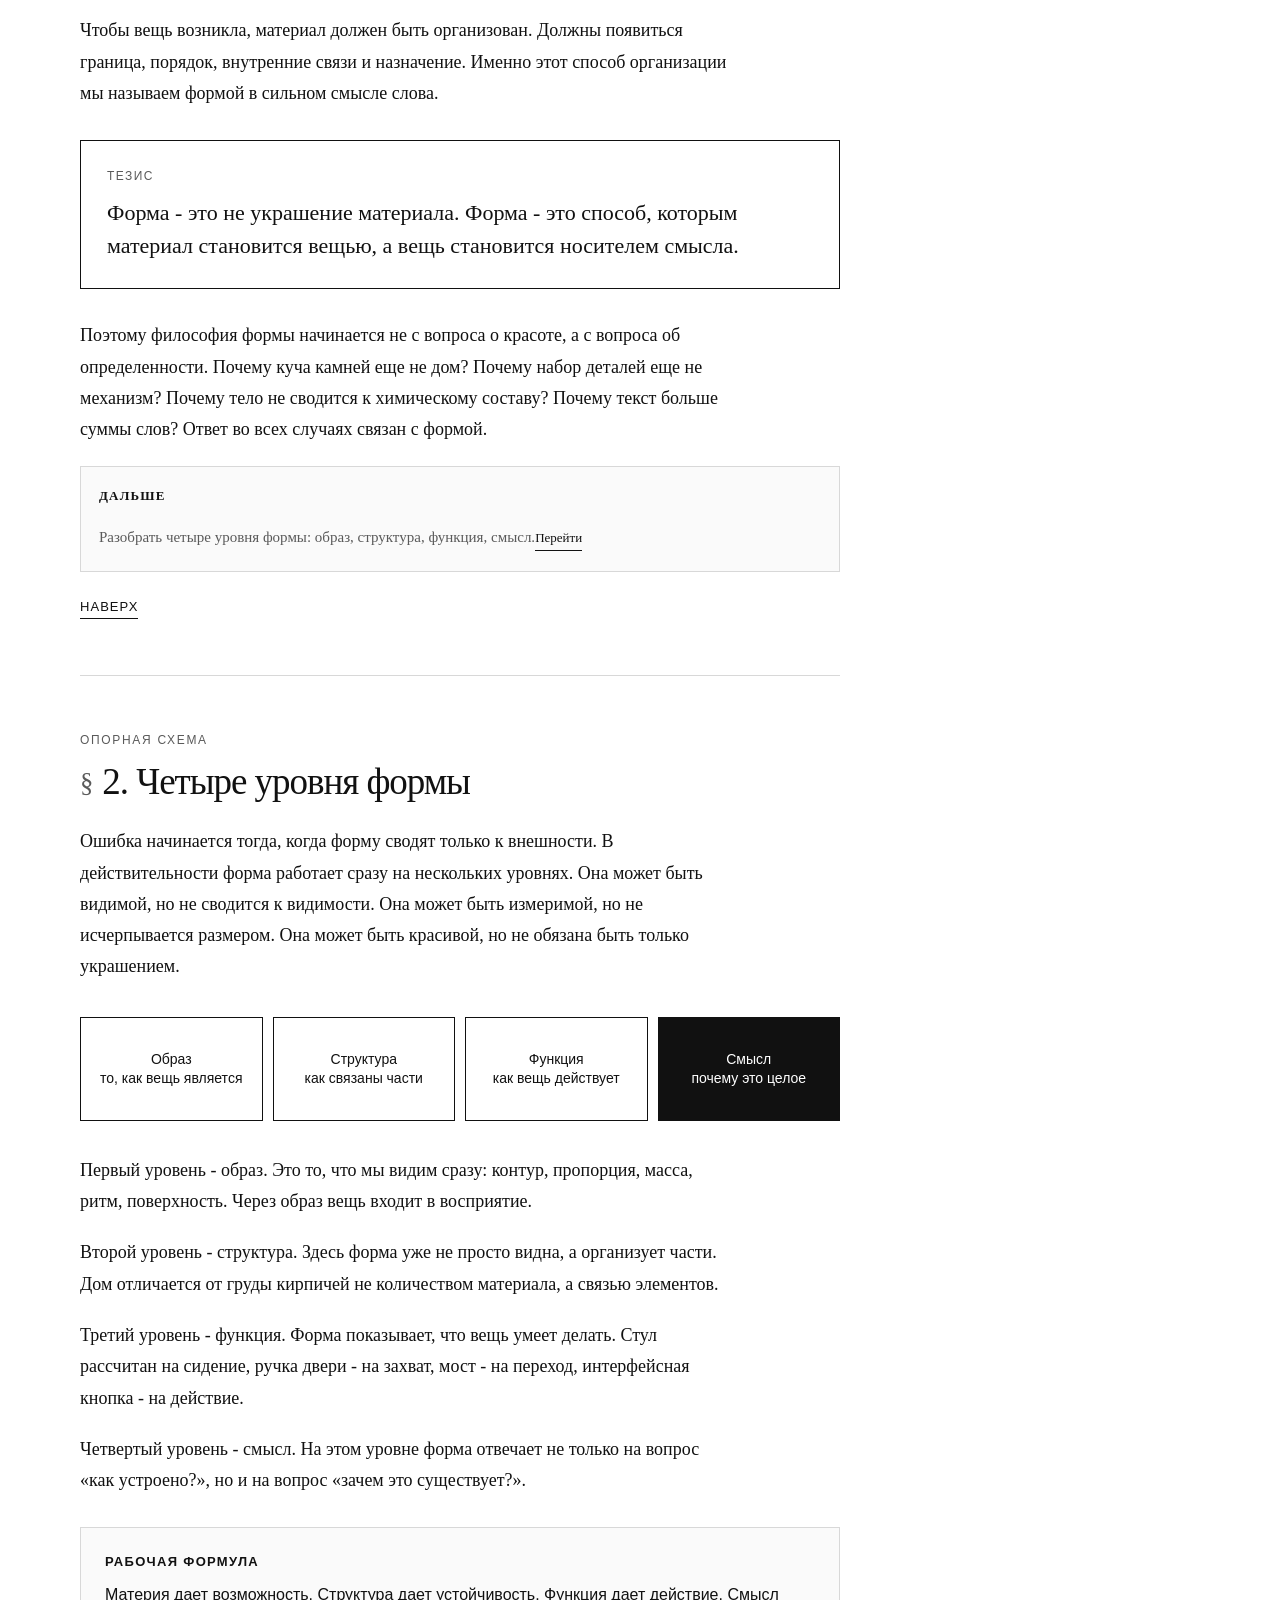
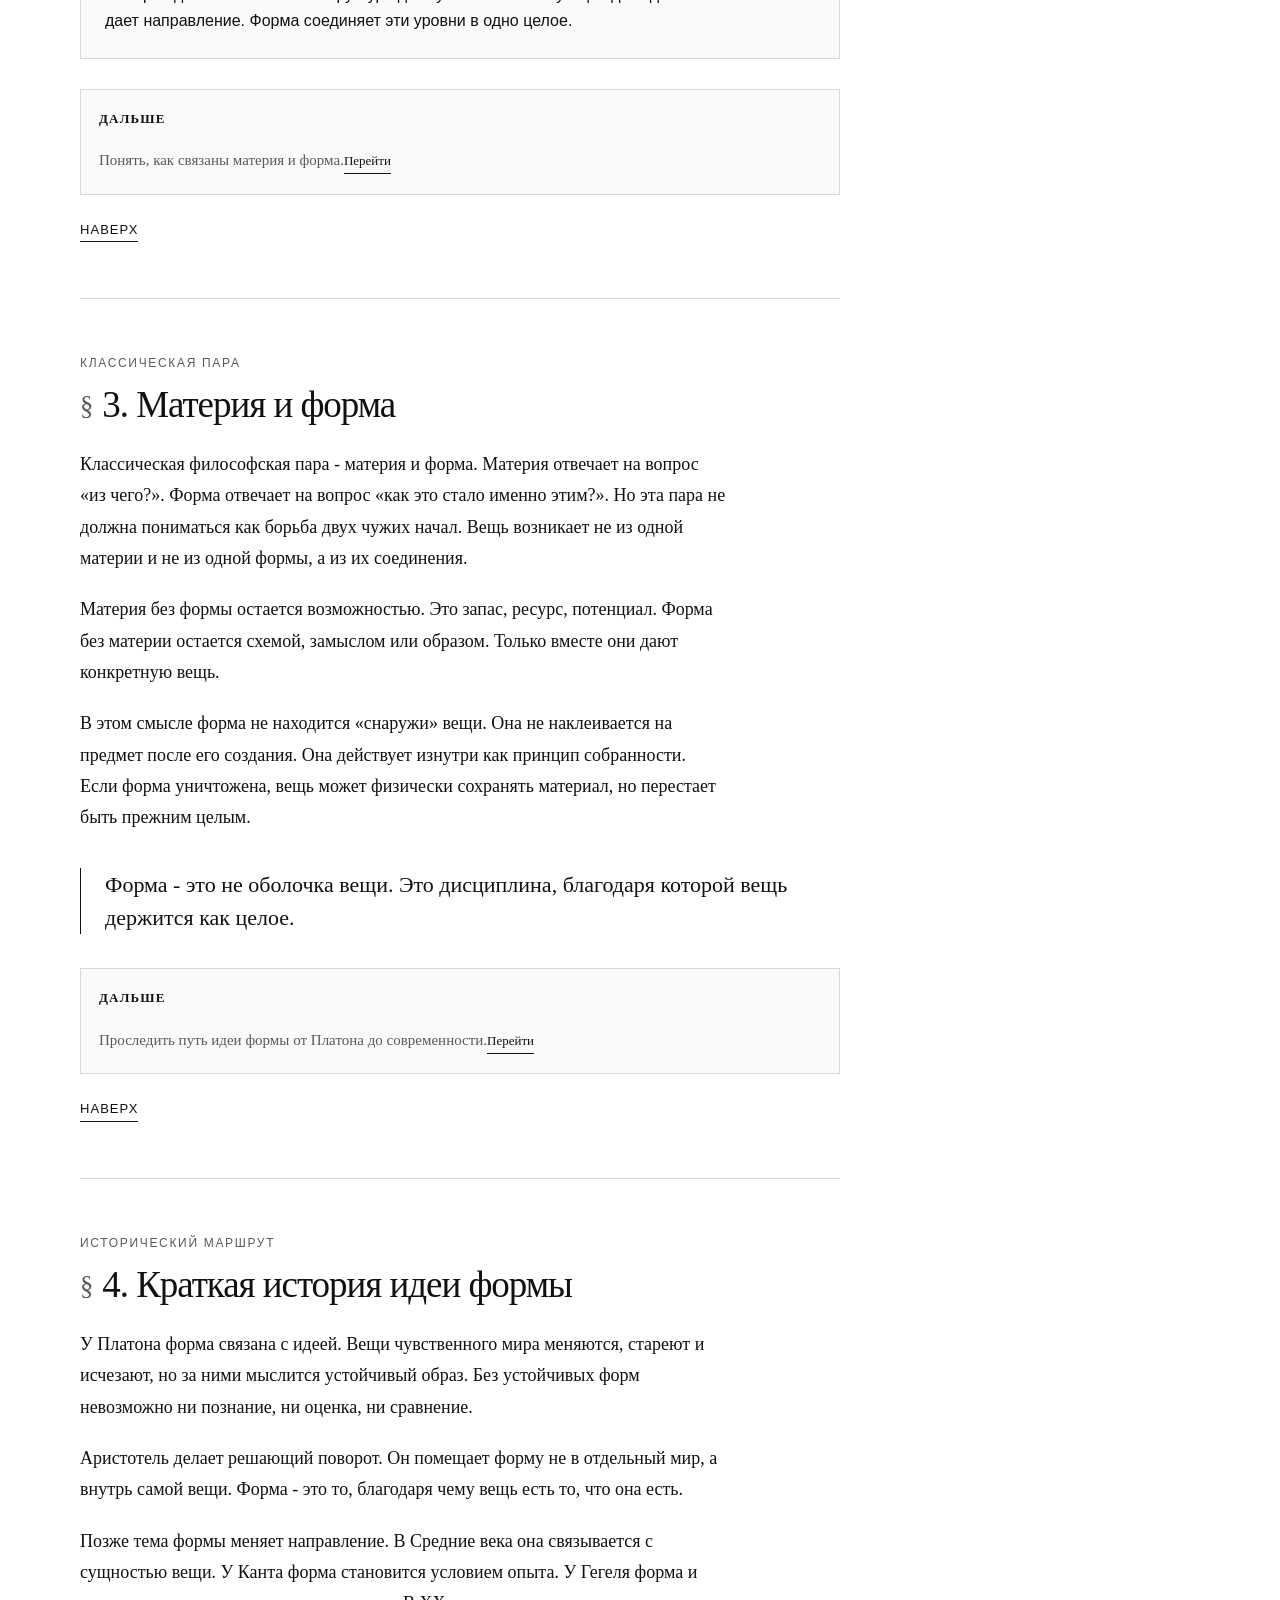
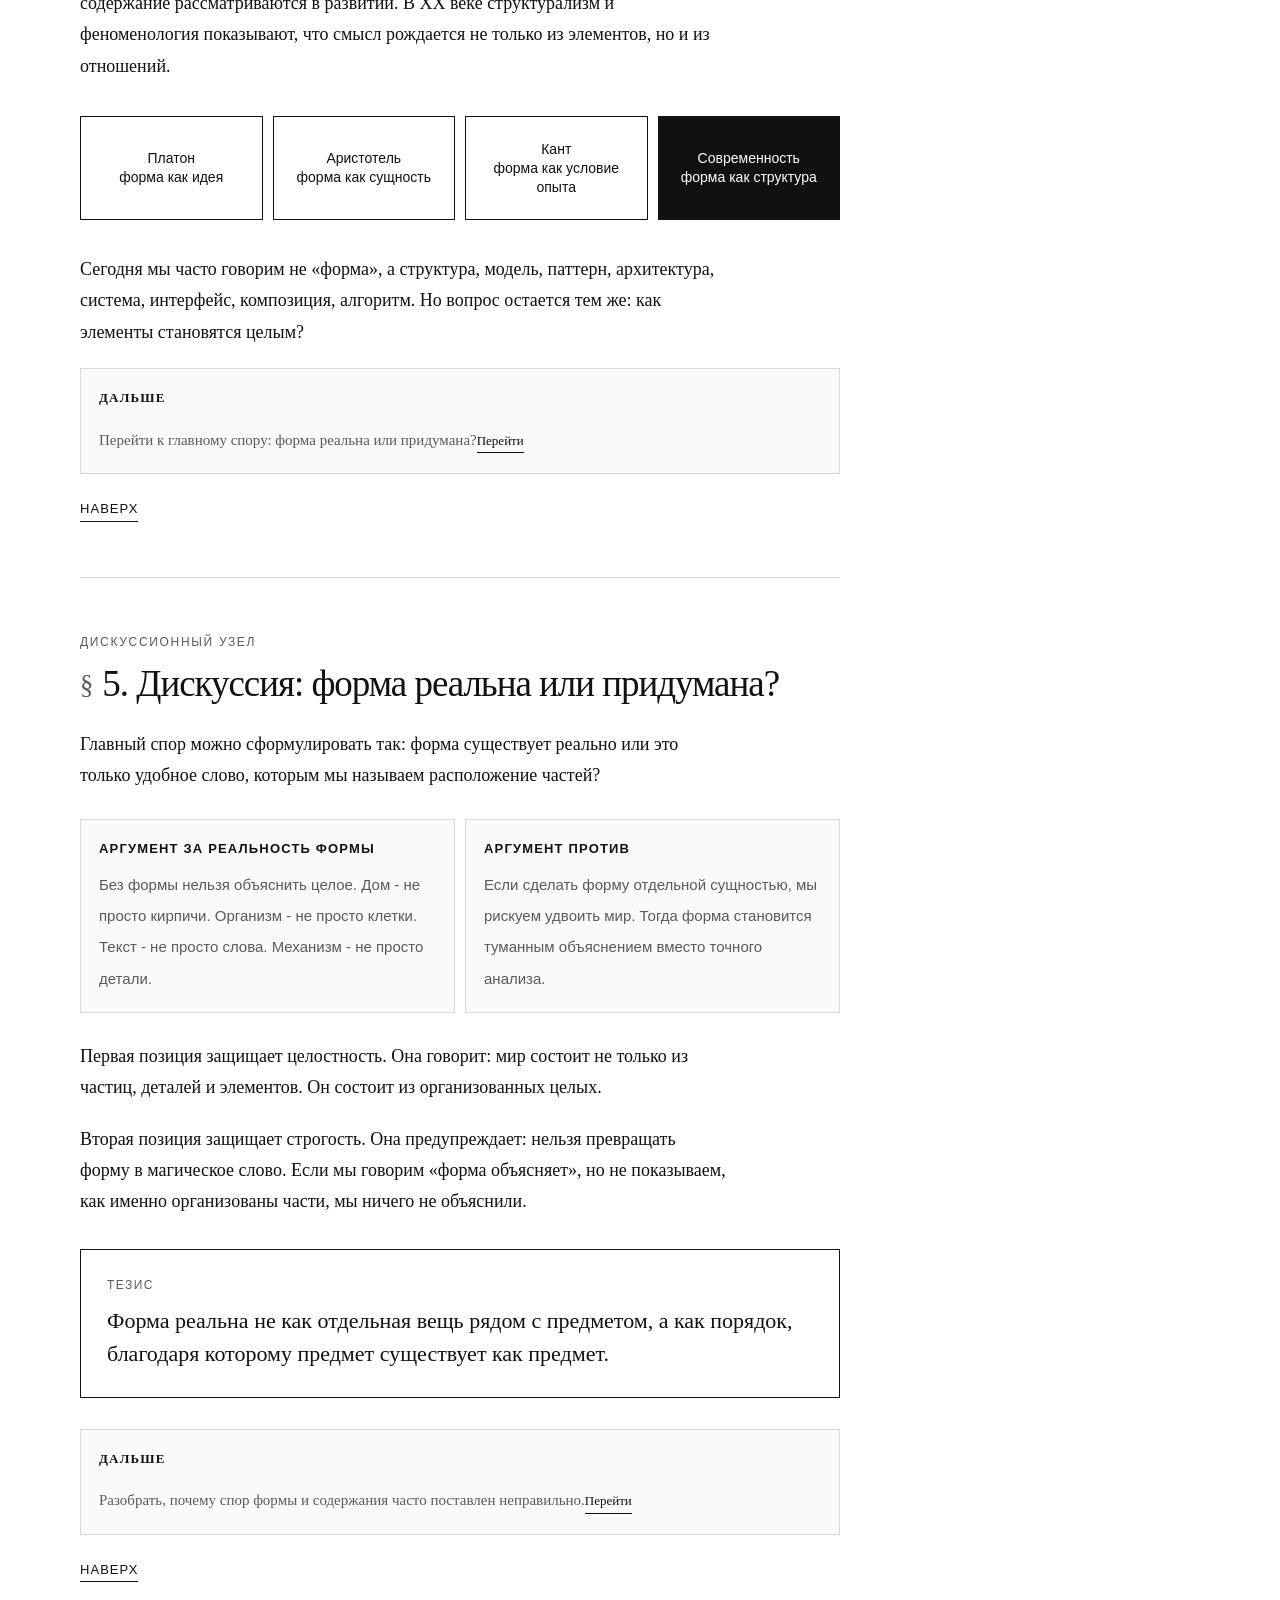
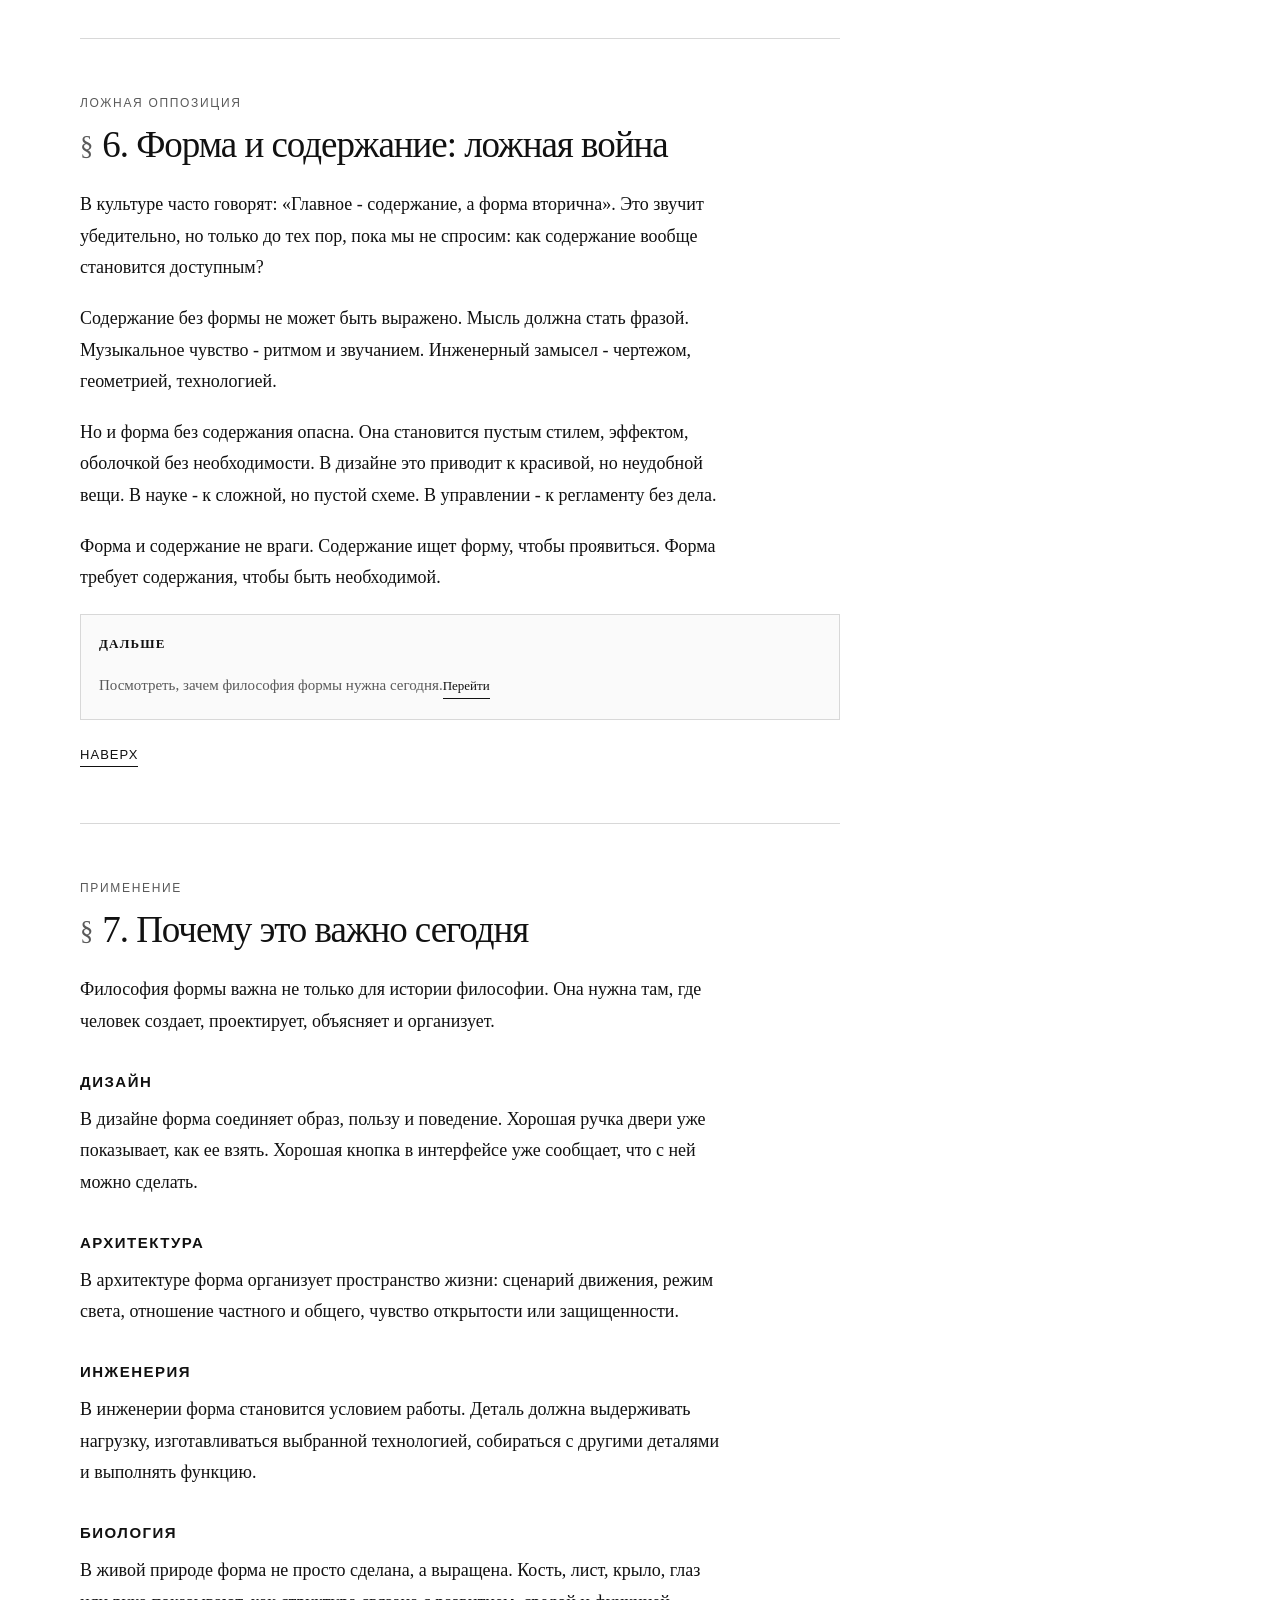
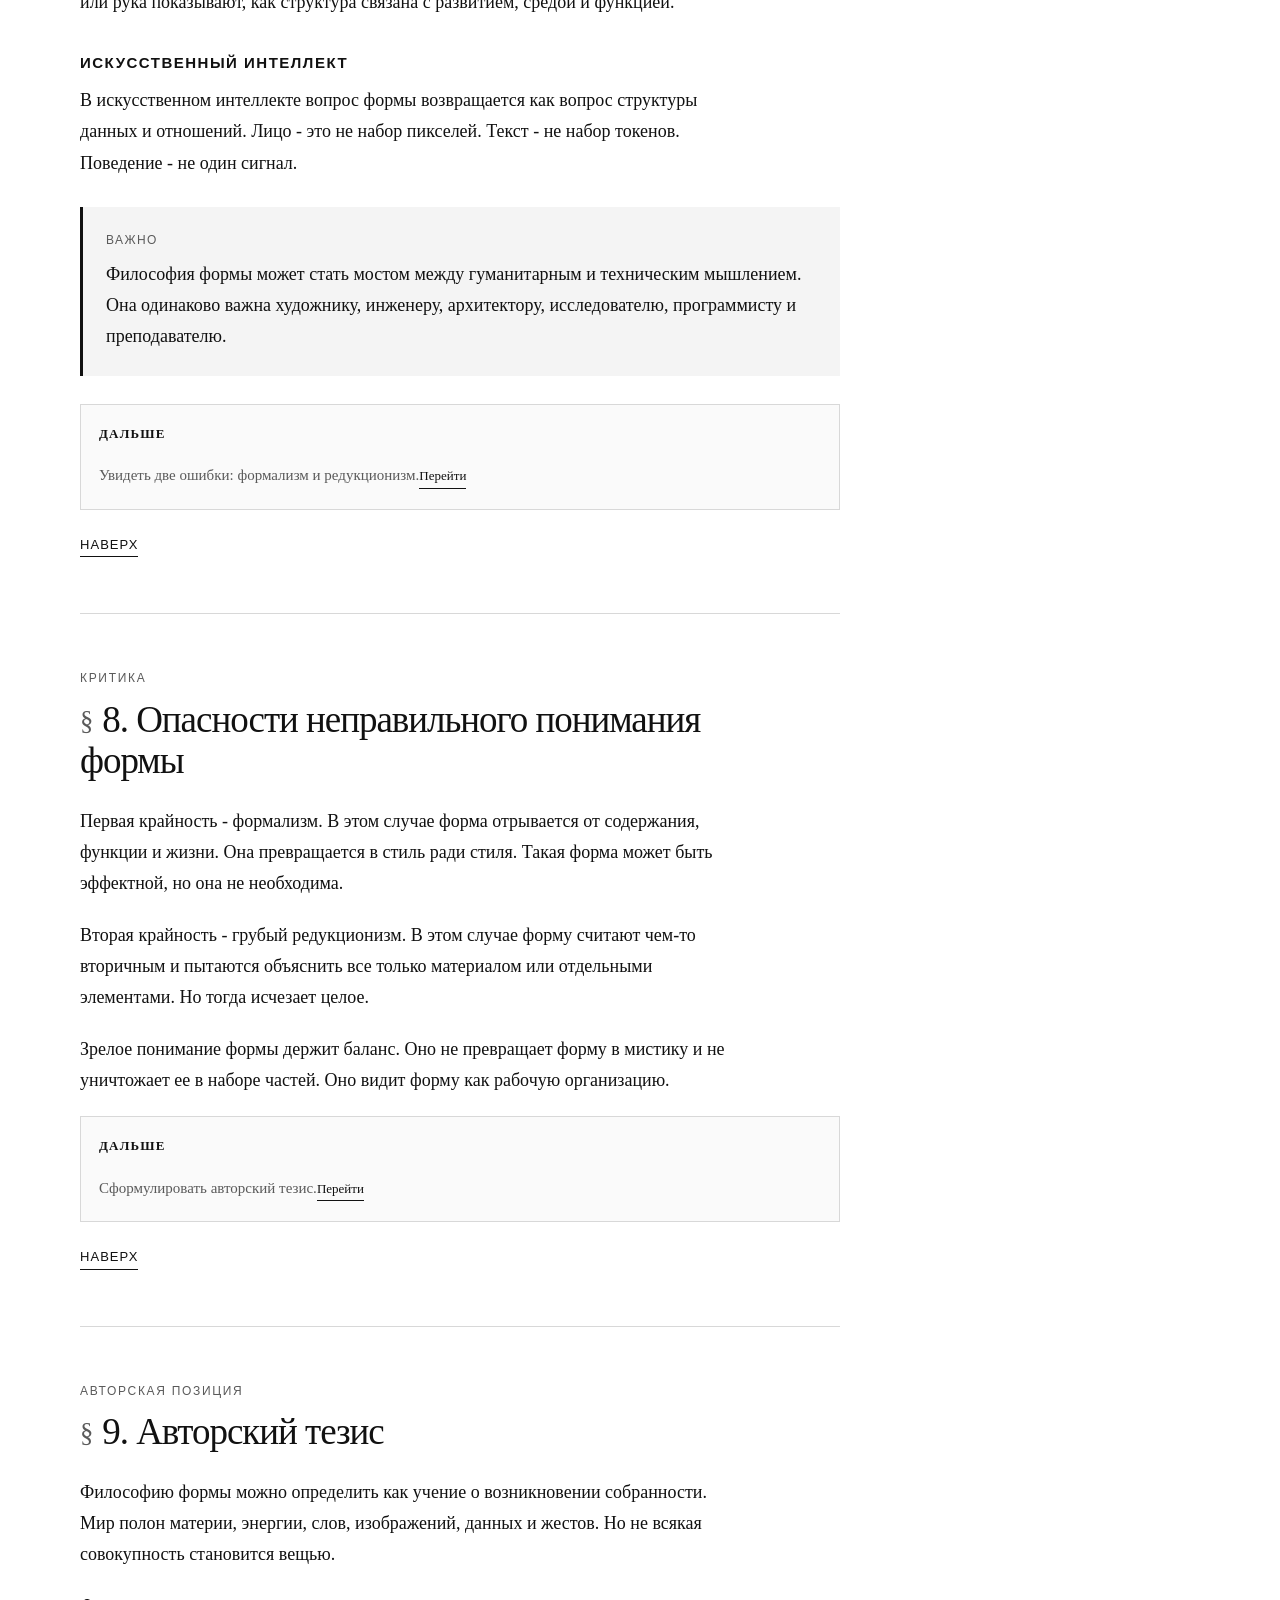
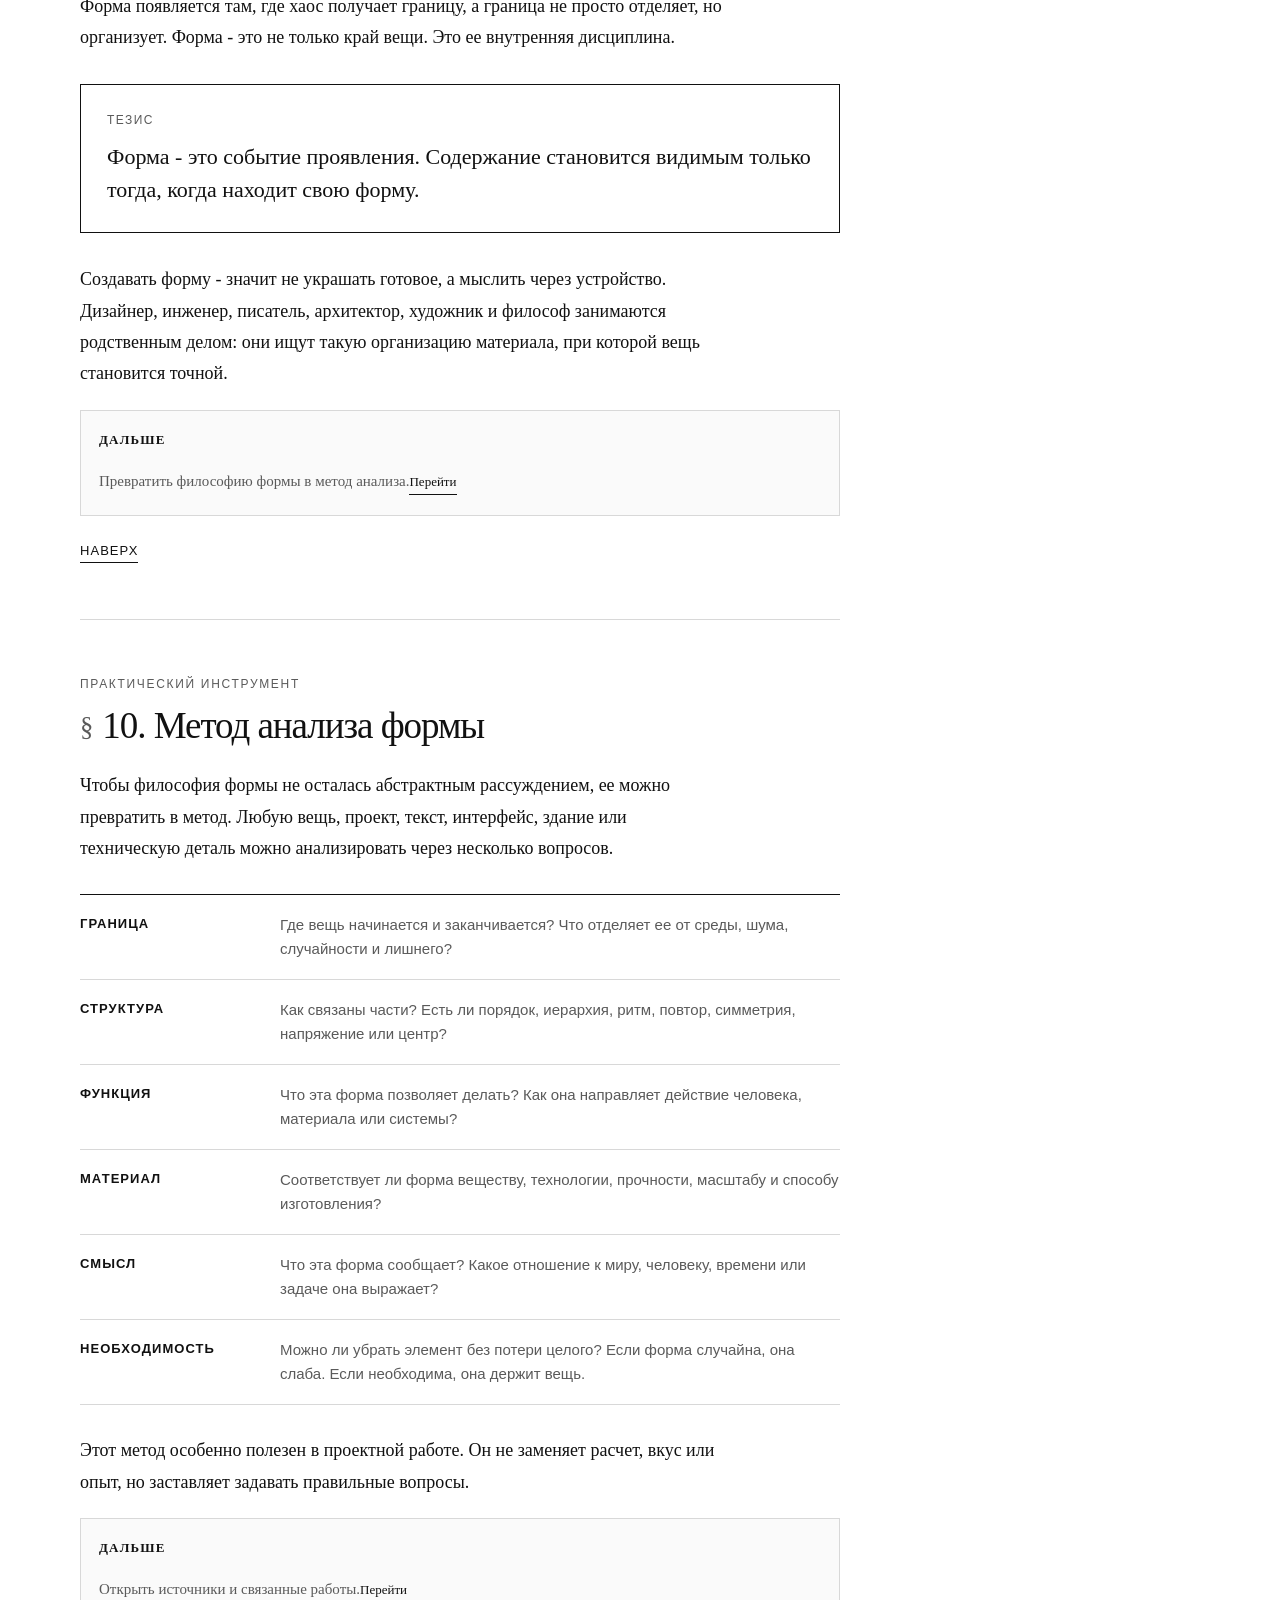
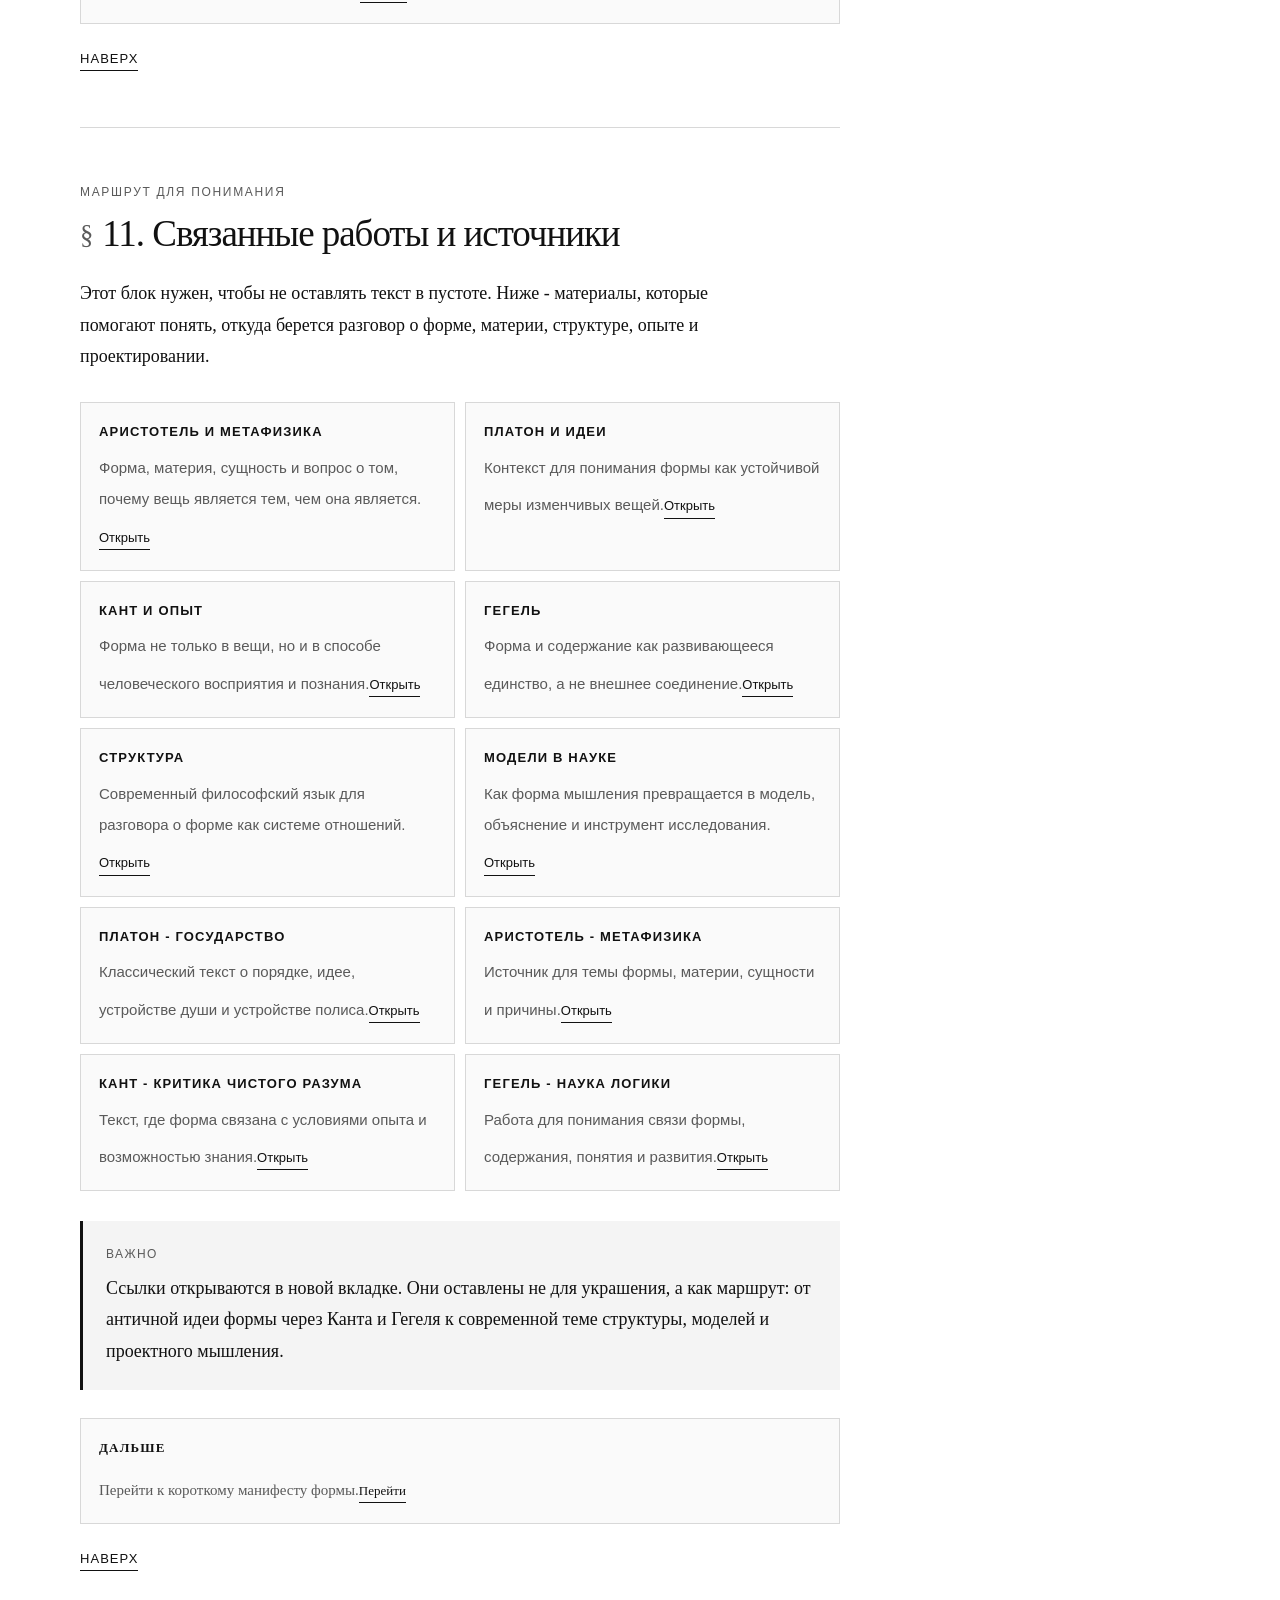
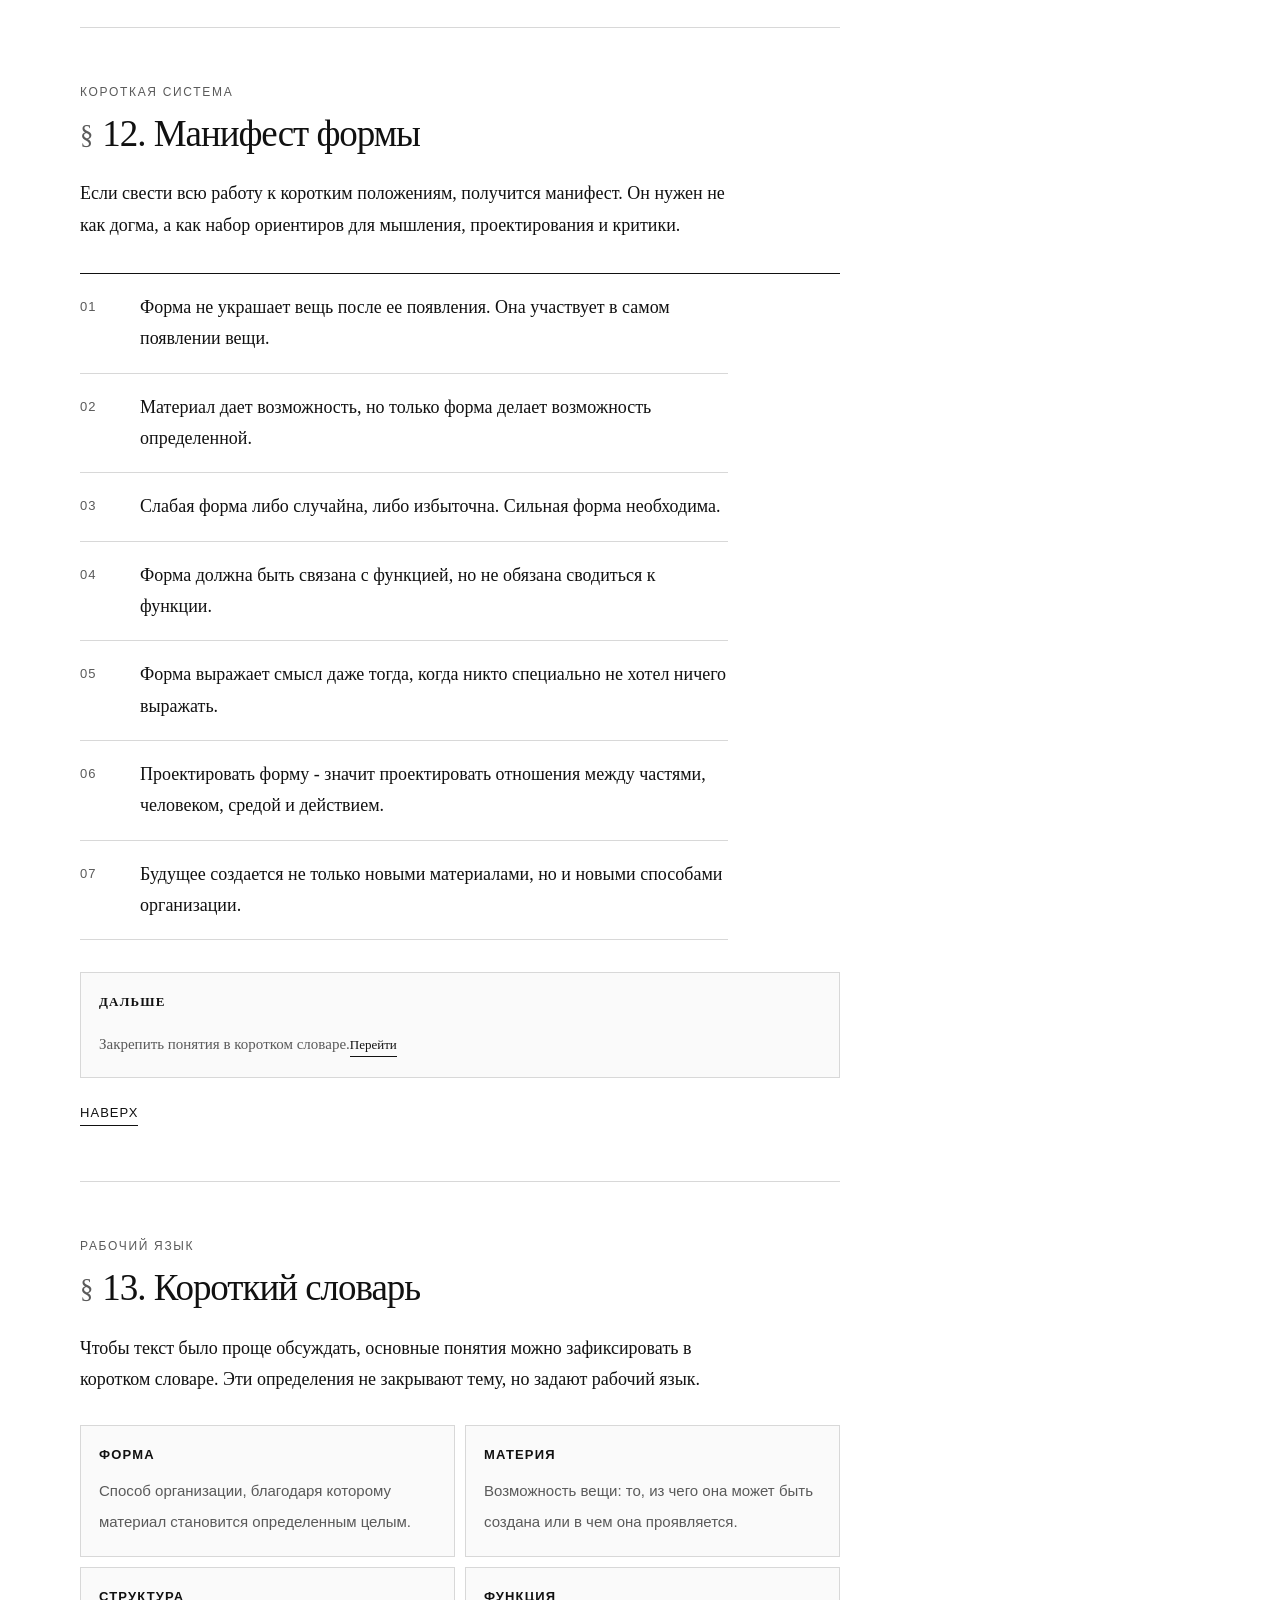
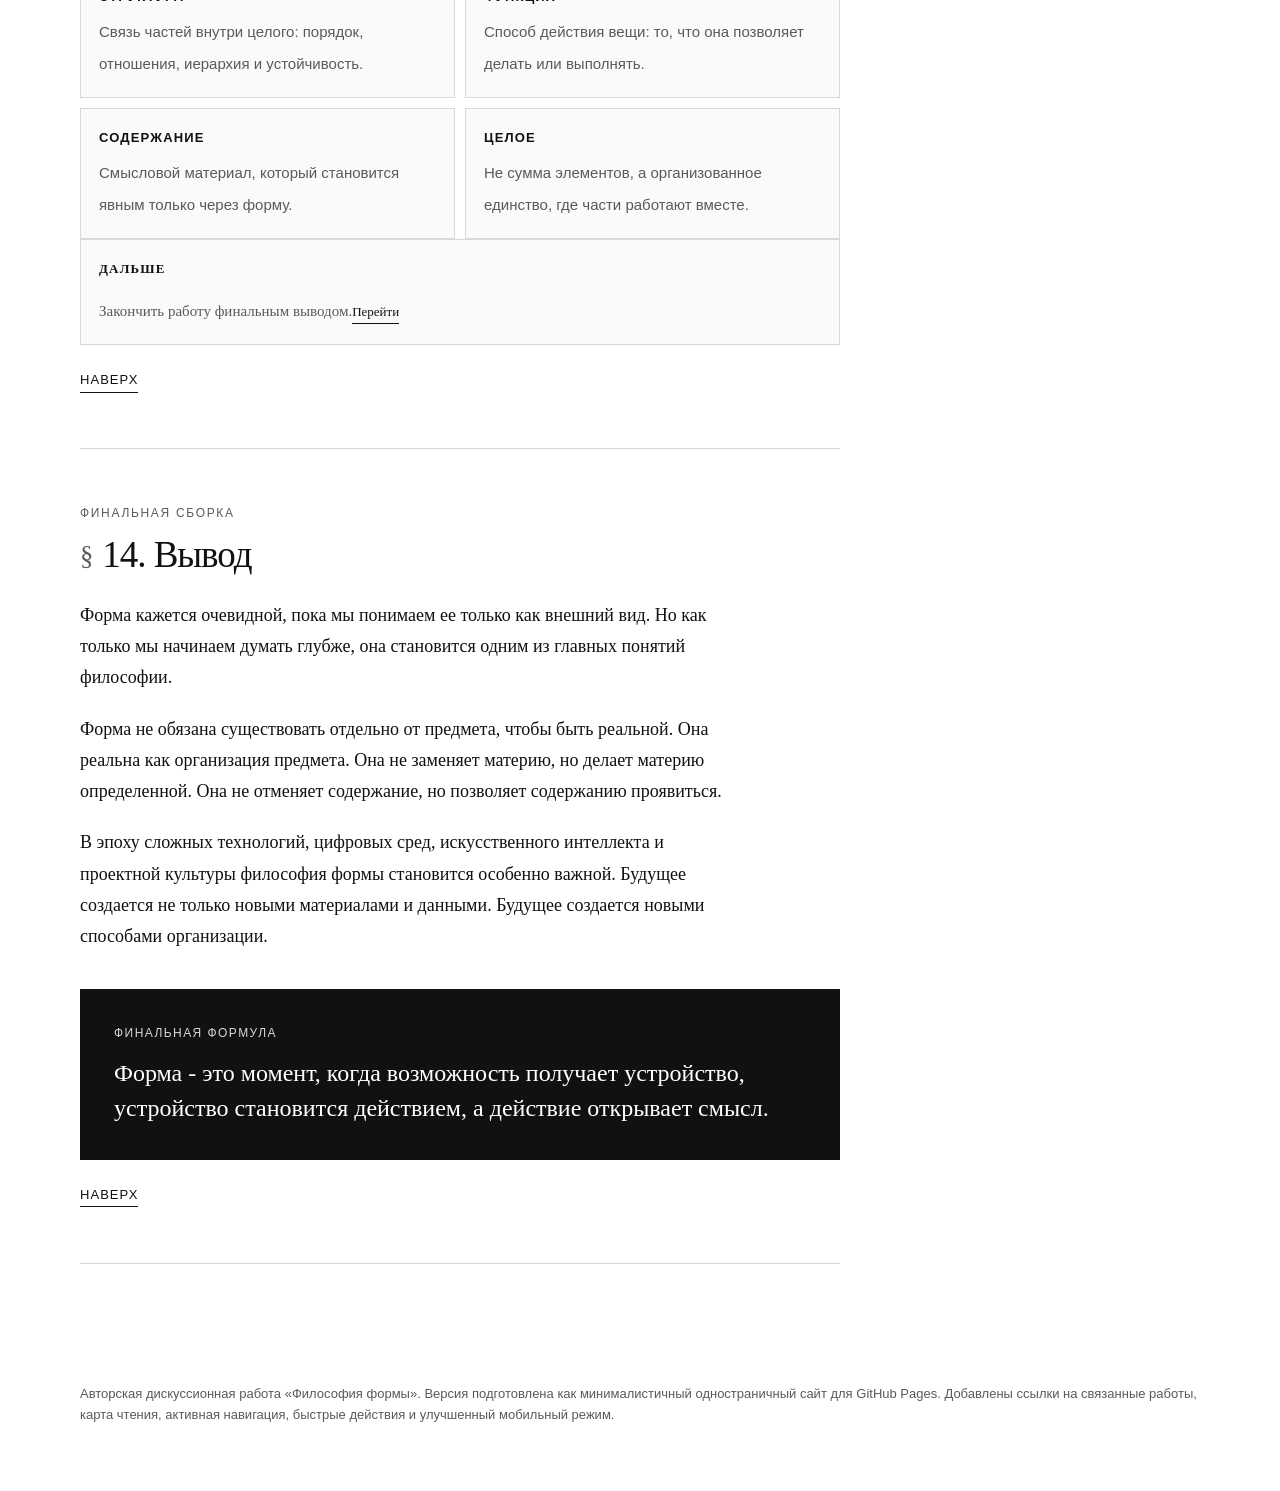
==== commit 62f90182: "Enhance UX UI for philosophy form page" ====
--- a/philosophy-form/index.html
+++ b/philosophy-form/index.html
@@ -14,8 +14,10 @@
       --line: #d8d8d8;
       --soft: #f4f4f4;
       --soft2: #fafafa;
-      --max: 960px;
+      --max: 1160px;
       --read: 760px;
+      --side: 260px;
+      --radius: 0px;
     }
 
     * { box-sizing: border-box; }
@@ -58,7 +60,7 @@
     }
 
     .skip-link:focus { top: 14px; }
-    a:focus-visible { outline: 2px solid var(--text); outline-offset: 3px; }
+    a:focus-visible, button:focus-visible { outline: 2px solid var(--text); outline-offset: 3px; }
 
     header {
       position: sticky;
@@ -72,7 +74,7 @@
     .topbar {
       max-width: var(--max);
       margin: 0 auto;
-      padding: 15px 20px;
+      padding: 14px 20px;
       display: flex;
       justify-content: space-between;
       gap: 20px;
@@ -100,12 +102,111 @@
       transition: background 0.18s ease, border-color 0.18s ease;
     }
 
-    nav a:hover { border-color: var(--line); background: var(--soft2); }
+    nav a:hover,
+    nav a.active { border-color: var(--text); background: var(--soft2); }
+
+    .mobile-contents {
+      display: none;
+      max-width: var(--max);
+      margin: 0 auto;
+      padding: 0 20px 12px;
+      font-family: Arial, sans-serif;
+    }
+
+    .mobile-contents details {
+      border: 1px solid var(--line);
+      background: var(--soft2);
+      padding: 12px;
+    }
+
+    .mobile-contents summary {
+      cursor: pointer;
+      text-transform: uppercase;
+      letter-spacing: 0.08em;
+      font-size: 12px;
+      font-weight: 700;
+    }
+
+    .mobile-contents a {
+      display: block;
+      color: var(--text);
+      text-decoration: none;
+      padding: 9px 0;
+      border-bottom: 1px solid var(--line);
+      font-size: 14px;
+    }
 
     main {
       max-width: var(--max);
       margin: 0 auto;
       padding: 56px 20px 86px;
+    }
+
+    .layout {
+      display: grid;
+      grid-template-columns: minmax(0, var(--read)) var(--side);
+      gap: 72px;
+      align-items: start;
+    }
+
+    article { min-width: 0; }
+
+    aside {
+      position: sticky;
+      top: 74px;
+      font-family: Arial, sans-serif;
+      font-size: 14px;
+    }
+
+    .side-card {
+      border: 1px solid var(--line);
+      background: var(--soft2);
+      padding: 18px;
+      margin-bottom: 14px;
+    }
+
+    .side-card b {
+      display: block;
+      margin-bottom: 10px;
+      font-size: 12px;
+      text-transform: uppercase;
+      letter-spacing: 0.1em;
+    }
+
+    .side-card a {
+      display: block;
+      color: var(--muted);
+      text-decoration: none;
+      padding: 7px 0;
+      border-bottom: 1px solid var(--line);
+      line-height: 1.35;
+    }
+
+    .side-card a:hover,
+    .side-card a.active { color: var(--text); }
+
+    .read-meter {
+      display: grid;
+      grid-template-columns: 1fr 1fr;
+      gap: 8px;
+      margin-top: 12px;
+    }
+
+    .read-meter span {
+      border: 1px solid var(--line);
+      padding: 10px;
+      background: #fff;
+      color: var(--muted);
+      font-size: 13px;
+      line-height: 1.35;
+    }
+
+    .read-meter strong {
+      display: block;
+      color: var(--text);
+      font-size: 18px;
+      line-height: 1.1;
+      margin-bottom: 2px;
     }
 
     section {
@@ -115,9 +216,10 @@
       scroll-margin-top: 84px;
     }
 
-    .hero { max-width: var(--max); padding-top: 8px; padding-bottom: 52px; }
-
-    .label {
+    .hero { max-width: var(--read); padding-top: 8px; padding-bottom: 52px; }
+
+    .label,
+    .section-kicker {
       margin-bottom: 18px;
       color: var(--muted);
       font-family: Arial, sans-serif;
@@ -125,6 +227,8 @@
       text-transform: uppercase;
       letter-spacing: 0.14em;
     }
+
+    .section-kicker { margin-bottom: 10px; }
 
     h1 {
       margin: 0 0 28px;
@@ -167,6 +271,31 @@
 
     .subtitle { max-width: 780px; margin: 0; font-size: 24px; line-height: 1.46; }
     .meta { margin-top: 28px; color: var(--muted); font-family: Arial, sans-serif; font-size: 14px; }
+
+    .quick-actions {
+      display: flex;
+      flex-wrap: wrap;
+      gap: 8px;
+      margin-top: 26px;
+      font-family: Arial, sans-serif;
+    }
+
+    .quick-actions a,
+    .quick-actions button {
+      border: 1px solid var(--text);
+      background: #fff;
+      color: var(--text);
+      padding: 9px 12px;
+      font: inherit;
+      font-size: 13px;
+      text-transform: uppercase;
+      letter-spacing: 0.08em;
+      text-decoration: none;
+      cursor: pointer;
+    }
+
+    .quick-actions a:hover,
+    .quick-actions button:hover { background: var(--text); color: var(--bg); }
 
     .reading-card,
     .expert-grid,
@@ -189,7 +318,8 @@
     .expert-grid div,
     .card,
     .term,
-    .source-link {
+    .source-link,
+    .next-link {
       border: 1px solid var(--line);
       padding: 18px;
       background: var(--soft2);
@@ -197,13 +327,22 @@
     }
 
     .expert-grid div { border-top: 2px solid var(--text); }
-    .card:hover, .term:hover, .source-link:hover { transform: translateY(-2px); border-color: var(--text); background: #fff; }
+
+    .card:hover,
+    .term:hover,
+    .source-link:hover,
+    .next-link:hover {
+      transform: translateY(-2px);
+      border-color: var(--text);
+      background: #fff;
+    }
 
     .reading-card b,
     .expert-grid b,
     .card b,
     .term b,
-    .source-link b {
+    .source-link b,
+    .next-link b {
       display: block;
       margin-bottom: 8px;
       color: var(--text);
@@ -216,19 +355,22 @@
     .expert-grid div,
     .card span,
     .term span,
-    .source-link span {
+    .source-link span,
+    .next-link span {
       color: var(--muted);
       font-size: 15px;
       line-height: 1.55;
     }
 
-    .source-link {
+    .source-link,
+    .next-link {
       display: block;
       color: var(--text);
       text-decoration: none;
     }
 
-    .source-link em {
+    .source-link em,
+    .next-link em {
       display: inline-block;
       margin-top: 12px;
       color: var(--text);
@@ -333,9 +475,54 @@
 
     .top-link { display: inline-block; margin-top: 24px; color: var(--text); font-family: Arial, sans-serif; font-size: 13px; text-transform: uppercase; letter-spacing: 0.08em; text-decoration: none; border-bottom: 1px solid var(--text); }
 
+    .floating-tools {
+      position: fixed;
+      right: 18px;
+      bottom: 18px;
+      display: grid;
+      gap: 8px;
+      z-index: 20;
+      font-family: Arial, sans-serif;
+    }
+
+    .floating-tools a,
+    .floating-tools button {
+      width: 44px;
+      height: 44px;
+      border: 1px solid var(--text);
+      background: #fff;
+      color: var(--text);
+      display: grid;
+      place-items: center;
+      text-decoration: none;
+      font-size: 12px;
+      cursor: pointer;
+    }
+
+    .floating-tools a:hover,
+    .floating-tools button:hover { background: var(--text); color: var(--bg); }
+
+    #copyStatus {
+      display: inline-block;
+      margin-left: 8px;
+      color: var(--muted);
+      font-size: 13px;
+      text-transform: none;
+      letter-spacing: 0;
+    }
+
     footer { max-width: var(--max); margin: 0 auto; padding: 34px 20px 66px; color: var(--muted); font-family: Arial, sans-serif; font-size: 13px; line-height: 1.58; }
 
-    @media (max-width: 860px) { .expert-grid { grid-template-columns: 1fr 1fr; } }
+    @media (max-width: 1080px) {
+      .layout { grid-template-columns: 1fr; gap: 0; }
+      aside { display: none; }
+      main { max-width: 860px; }
+    }
+
+    @media (max-width: 860px) {
+      .expert-grid { grid-template-columns: 1fr 1fr; }
+      .mobile-contents { display: block; }
+    }
 
     @media (max-width: 760px) {
       body { font-size: 17px; }
@@ -348,6 +535,8 @@
       .subtitle, .lead, .thesis, .quote, .final p { font-size: 20px; }
       .scheme, .cards, .expert-grid, .glossary, .reading-card, .link-grid { grid-template-columns: 1fr; }
       .matrix-row, .manifesto p { grid-template-columns: 1fr; gap: 8px; }
+      .floating-tools { right: 12px; bottom: 12px; }
+      .floating-tools a, .floating-tools button { width: 40px; height: 40px; }
     }
 
     @media (prefers-reduced-motion: reduce) {
@@ -356,11 +545,12 @@
     }
 
     @media print {
-      header, .progress, .skip-link, .top-link { display: none !important; }
+      header, aside, .progress, .skip-link, .top-link, .floating-tools, .quick-actions, .mobile-contents { display: none !important; }
       body { font-size: 12pt; line-height: 1.55; }
       main { max-width: none; padding: 0; }
+      .layout { display: block; }
       section { page-break-inside: avoid; border-bottom: 1px solid #999; }
-      .card, .term, .formula, .toc-box, .note, .thesis, .source-link { background: #fff !important; }
+      .card, .term, .formula, .toc-box, .note, .thesis, .source-link, .next-link { background: #fff !important; }
     }
   </style>
 </head>
@@ -385,233 +575,345 @@
         <a href="#conclusion">Вывод</a>
       </nav>
     </div>
+    <div class="mobile-contents">
+      <details>
+        <summary>Карта чтения</summary>
+        <a href="#question">1. Главный вопрос</a>
+        <a href="#levels">2. Четыре уровня формы</a>
+        <a href="#history">4. История идеи формы</a>
+        <a href="#debate">5. Главная дискуссия</a>
+        <a href="#practice">7. Практическое значение</a>
+        <a href="#method">10. Метод анализа</a>
+        <a href="#links">11. Источники</a>
+        <a href="#manifesto">12. Манифест</a>
+        <a href="#conclusion">14. Вывод</a>
+      </details>
+    </div>
   </header>
 
   <main>
-    <article>
-      <section class="hero" id="start">
-        <div class="label">Дискуссионная работа для чтения</div>
-        <h1>Философия формы</h1>
-        <p class="subtitle">Форма - это не только внешний вид вещи. Это способ, благодаря которому материал становится определенным целым: получает границу, порядок, функцию, выразительность и смысл.</p>
-        <div class="meta">Черно-белая минимальная версия для GitHub Pages · 12-15 минут чтения</div>
-
-        <div class="reading-card" aria-label="Краткая информация о странице">
-          <div><b>Формат</b><span>одностраничная статья без внешних библиотек</span></div>
-          <div><b>Задача</b><span>понять форму как философский и проектный принцип</span></div>
-          <div><b>Маршрут</b><span>тезис, спор, практика, метод, источники, манифест</span></div>
+    <div class="layout">
+      <article>
+        <section class="hero" id="start">
+          <div class="label">Дискуссионная работа для чтения</div>
+          <h1>Философия формы</h1>
+          <p class="subtitle">Форма - это не только внешний вид вещи. Это способ, благодаря которому материал становится определенным целым: получает границу, порядок, функцию, выразительность и смысл.</p>
+          <div class="meta">Черно-белая минимальная версия для GitHub Pages · 12-15 минут чтения · обновленный UX/UI</div>
+
+          <div class="quick-actions" aria-label="Быстрые действия">
+            <a href="#method">Перейти к методу</a>
+            <a href="#links">Открыть источники</a>
+            <button type="button" id="copyButton">Скопировать ссылку</button><span id="copyStatus" aria-live="polite"></span>
+            <button type="button" onclick="window.print()">Печать / PDF</button>
+          </div>
+
+          <div class="reading-card" aria-label="Краткая информация о странице">
+            <div><b>Формат</b><span>одностраничная статья без внешних библиотек</span></div>
+            <div><b>Задача</b><span>понять форму как философский и проектный принцип</span></div>
+            <div><b>Маршрут</b><span>тезис, спор, практика, метод, источники, манифест</span></div>
+          </div>
+
+          <div class="expert-grid" aria-label="Пять экспертных фокусов работы">
+            <div><b>Философ</b>смотрит на форму как на условие бытия вещи.</div>
+            <div><b>Методолог</b>требует ясного тезиса и строгой логики.</div>
+            <div><b>Дизайнер</b>проверяет связь формы, функции и образа.</div>
+            <div><b>Инженер</b>видит в форме работающую организацию материала.</div>
+            <div><b>Редактор</b>делает мысль простой без упрощения смысла.</div>
+          </div>
+
+          <div class="toc-box"><b>Как читать эту работу</b>Это не учебник по истории философии и не набор красивых определений. Это короткая авторская система: сначала ставится вопрос о форме, затем разбираются ее уровни, спорные позиции, практическое значение, метод анализа и источники для дальнейшего понимания.</div>
+        </section>
+
+        <section id="question" tabindex="-1" data-title="Главный вопрос">
+          <div class="section-kicker">Постановка проблемы</div>
+          <h2>1. Главный вопрос</h2>
+          <p class="lead">Мы часто воспринимаем форму как оболочку: линию, силуэт, внешний вид. Но стоит задать один простой вопрос, и тема становится философской: почему вещь является именно этой вещью, а не случайной суммой материала?</p>
+          <p>Один и тот же материал может стать разными предметами. Глина может стать кирпичом, сосудом, статуей или комом. Металл может стать мостом, ножом, скрепкой или музыкальным инструментом. Буквы могут стать шумом, инструкцией, признанием или стихотворением. Во всех случаях материал важен, но он не объясняет целого полностью.</p>
+          <p>Чтобы вещь возникла, материал должен быть организован. Должны появиться граница, порядок, внутренние связи и назначение. Именно этот способ организации мы называем формой в сильном смысле слова.</p>
+          <div class="thesis">Форма - это не украшение материала. Форма - это способ, которым материал становится вещью, а вещь становится носителем смысла.</div>
+          <p>Поэтому философия формы начинается не с вопроса о красоте, а с вопроса об определенности. Почему куча камней еще не дом? Почему набор деталей еще не механизм? Почему тело не сводится к химическому составу? Почему текст больше суммы слов? Ответ во всех случаях связан с формой.</p>
+          <a class="next-link" href="#levels"><b>Дальше</b><span>Разобрать четыре уровня формы: образ, структура, функция, смысл.</span><em>Перейти</em></a>
+          <a class="top-link" href="#start">Наверх</a>
+        </section>
+
+        <section id="levels" tabindex="-1" data-title="Уровни формы">
+          <div class="section-kicker">Опорная схема</div>
+          <h2>2. Четыре уровня формы</h2>
+          <p>Ошибка начинается тогда, когда форму сводят только к внешности. В действительности форма работает сразу на нескольких уровнях. Она может быть видимой, но не сводится к видимости. Она может быть измеримой, но не исчерпывается размером. Она может быть красивой, но не обязана быть только украшением.</p>
+          <div class="scheme" aria-label="Четыре уровня формы">
+            <div>Образ<br />то, как вещь является</div>
+            <div>Структура<br />как связаны части</div>
+            <div>Функция<br />как вещь действует</div>
+            <div class="dark">Смысл<br />почему это целое</div>
+          </div>
+          <p>Первый уровень - образ. Это то, что мы видим сразу: контур, пропорция, масса, ритм, поверхность. Через образ вещь входит в восприятие.</p>
+          <p>Второй уровень - структура. Здесь форма уже не просто видна, а организует части. Дом отличается от груды кирпичей не количеством материала, а связью элементов.</p>
+          <p>Третий уровень - функция. Форма показывает, что вещь умеет делать. Стул рассчитан на сидение, ручка двери - на захват, мост - на переход, интерфейсная кнопка - на действие.</p>
+          <p>Четвертый уровень - смысл. На этом уровне форма отвечает не только на вопрос «как устроено?», но и на вопрос «зачем это существует?».</p>
+          <div class="formula"><strong>Рабочая формула</strong>Материя дает возможность. Структура дает устойчивость. Функция дает действие. Смысл дает направление. Форма соединяет эти уровни в одно целое.</div>
+          <a class="next-link" href="#matter"><b>Дальше</b><span>Понять, как связаны материя и форма.</span><em>Перейти</em></a>
+          <a class="top-link" href="#start">Наверх</a>
+        </section>
+
+        <section id="matter" data-title="Материя и форма">
+          <div class="section-kicker">Классическая пара</div>
+          <h2>3. Материя и форма</h2>
+          <p>Классическая философская пара - материя и форма. Материя отвечает на вопрос «из чего?». Форма отвечает на вопрос «как это стало именно этим?». Но эта пара не должна пониматься как борьба двух чужих начал. Вещь возникает не из одной материи и не из одной формы, а из их соединения.</p>
+          <p>Материя без формы остается возможностью. Это запас, ресурс, потенциал. Форма без материи остается схемой, замыслом или образом. Только вместе они дают конкретную вещь.</p>
+          <p>В этом смысле форма не находится «снаружи» вещи. Она не наклеивается на предмет после его создания. Она действует изнутри как принцип собранности. Если форма уничтожена, вещь может физически сохранять материал, но перестает быть прежним целым.</p>
+          <div class="quote">Форма - это не оболочка вещи. Это дисциплина, благодаря которой вещь держится как целое.</div>
+          <a class="next-link" href="#history"><b>Дальше</b><span>Проследить путь идеи формы от Платона до современности.</span><em>Перейти</em></a>
+          <a class="top-link" href="#start">Наверх</a>
+        </section>
+
+        <section id="history" tabindex="-1" data-title="История">
+          <div class="section-kicker">Исторический маршрут</div>
+          <h2>4. Краткая история идеи формы</h2>
+          <p>У Платона форма связана с идеей. Вещи чувственного мира меняются, стареют и исчезают, но за ними мыслится устойчивый образ. Без устойчивых форм невозможно ни познание, ни оценка, ни сравнение.</p>
+          <p>Аристотель делает решающий поворот. Он помещает форму не в отдельный мир, а внутрь самой вещи. Форма - это то, благодаря чему вещь есть то, что она есть.</p>
+          <p>Позже тема формы меняет направление. В Средние века она связывается с сущностью вещи. У Канта форма становится условием опыта. У Гегеля форма и содержание рассматриваются в развитии. В XX веке структурализм и феноменология показывают, что смысл рождается не только из элементов, но и из отношений.</p>
+          <div class="scheme" aria-label="Историческая траектория идеи формы">
+            <div>Платон<br />форма как идея</div>
+            <div>Аристотель<br />форма как сущность</div>
+            <div>Кант<br />форма как условие опыта</div>
+            <div class="dark">Современность<br />форма как структура</div>
+          </div>
+          <p>Сегодня мы часто говорим не «форма», а структура, модель, паттерн, архитектура, система, интерфейс, композиция, алгоритм. Но вопрос остается тем же: как элементы становятся целым?</p>
+          <a class="next-link" href="#debate"><b>Дальше</b><span>Перейти к главному спору: форма реальна или придумана?</span><em>Перейти</em></a>
+          <a class="top-link" href="#start">Наверх</a>
+        </section>
+
+        <section id="debate" tabindex="-1" data-title="Спор">
+          <div class="section-kicker">Дискуссионный узел</div>
+          <h2>5. Дискуссия: форма реальна или придумана?</h2>
+          <p>Главный спор можно сформулировать так: форма существует реально или это только удобное слово, которым мы называем расположение частей?</p>
+          <div class="cards">
+            <div class="card"><b>Аргумент за реальность формы</b><span>Без формы нельзя объяснить целое. Дом - не просто кирпичи. Организм - не просто клетки. Текст - не просто слова. Механизм - не просто детали.</span></div>
+            <div class="card"><b>Аргумент против</b><span>Если сделать форму отдельной сущностью, мы рискуем удвоить мир. Тогда форма становится туманным объяснением вместо точного анализа.</span></div>
+          </div>
+          <p>Первая позиция защищает целостность. Она говорит: мир состоит не только из частиц, деталей и элементов. Он состоит из организованных целых.</p>
+          <p>Вторая позиция защищает строгость. Она предупреждает: нельзя превращать форму в магическое слово. Если мы говорим «форма объясняет», но не показываем, как именно организованы части, мы ничего не объяснили.</p>
+          <div class="thesis">Форма реальна не как отдельная вещь рядом с предметом, а как порядок, благодаря которому предмет существует как предмет.</div>
+          <a class="next-link" href="#content"><b>Дальше</b><span>Разобрать, почему спор формы и содержания часто поставлен неправильно.</span><em>Перейти</em></a>
+          <a class="top-link" href="#start">Наверх</a>
+        </section>
+
+        <section id="content" data-title="Форма и содержание">
+          <div class="section-kicker">Ложная оппозиция</div>
+          <h2>6. Форма и содержание: ложная война</h2>
+          <p>В культуре часто говорят: «Главное - содержание, а форма вторична». Это звучит убедительно, но только до тех пор, пока мы не спросим: как содержание вообще становится доступным?</p>
+          <p>Содержание без формы не может быть выражено. Мысль должна стать фразой. Музыкальное чувство - ритмом и звучанием. Инженерный замысел - чертежом, геометрией, технологией.</p>
+          <p>Но и форма без содержания опасна. Она становится пустым стилем, эффектом, оболочкой без необходимости. В дизайне это приводит к красивой, но неудобной вещи. В науке - к сложной, но пустой схеме. В управлении - к регламенту без дела.</p>
+          <p>Форма и содержание не враги. Содержание ищет форму, чтобы проявиться. Форма требует содержания, чтобы быть необходимой.</p>
+          <a class="next-link" href="#practice"><b>Дальше</b><span>Посмотреть, зачем философия формы нужна сегодня.</span><em>Перейти</em></a>
+          <a class="top-link" href="#start">Наверх</a>
+        </section>
+
+        <section id="practice" tabindex="-1" data-title="Практика">
+          <div class="section-kicker">Применение</div>
+          <h2>7. Почему это важно сегодня</h2>
+          <p>Философия формы важна не только для истории философии. Она нужна там, где человек создает, проектирует, объясняет и организует.</p>
+          <h3>Дизайн</h3>
+          <p>В дизайне форма соединяет образ, пользу и поведение. Хорошая ручка двери уже показывает, как ее взять. Хорошая кнопка в интерфейсе уже сообщает, что с ней можно сделать.</p>
+          <h3>Архитектура</h3>
+          <p>В архитектуре форма организует пространство жизни: сценарий движения, режим света, отношение частного и общего, чувство открытости или защищенности.</p>
+          <h3>Инженерия</h3>
+          <p>В инженерии форма становится условием работы. Деталь должна выдерживать нагрузку, изготавливаться выбранной технологией, собираться с другими деталями и выполнять функцию.</p>
+          <h3>Биология</h3>
+          <p>В живой природе форма не просто сделана, а выращена. Кость, лист, крыло, глаз или рука показывают, как структура связана с развитием, средой и функцией.</p>
+          <h3>Искусственный интеллект</h3>
+          <p>В искусственном интеллекте вопрос формы возвращается как вопрос структуры данных и отношений. Лицо - это не набор пикселей. Текст - не набор токенов. Поведение - не один сигнал.</p>
+          <div class="note">Философия формы может стать мостом между гуманитарным и техническим мышлением. Она одинаково важна художнику, инженеру, архитектору, исследователю, программисту и преподавателю.</div>
+          <a class="next-link" href="#risks"><b>Дальше</b><span>Увидеть две ошибки: формализм и редукционизм.</span><em>Перейти</em></a>
+          <a class="top-link" href="#start">Наверх</a>
+        </section>
+
+        <section id="risks" data-title="Опасности">
+          <div class="section-kicker">Критика</div>
+          <h2>8. Опасности неправильного понимания формы</h2>
+          <p>Первая крайность - формализм. В этом случае форма отрывается от содержания, функции и жизни. Она превращается в стиль ради стиля. Такая форма может быть эффектной, но она не необходима.</p>
+          <p>Вторая крайность - грубый редукционизм. В этом случае форму считают чем-то вторичным и пытаются объяснить все только материалом или отдельными элементами. Но тогда исчезает целое.</p>
+          <p>Зрелое понимание формы держит баланс. Оно не превращает форму в мистику и не уничтожает ее в наборе частей. Оно видит форму как рабочую организацию.</p>
+          <a class="next-link" href="#author"><b>Дальше</b><span>Сформулировать авторский тезис.</span><em>Перейти</em></a>
+          <a class="top-link" href="#start">Наверх</a>
+        </section>
+
+        <section id="author" data-title="Авторский тезис">
+          <div class="section-kicker">Авторская позиция</div>
+          <h2>9. Авторский тезис</h2>
+          <p>Философию формы можно определить как учение о возникновении собранности. Мир полон материи, энергии, слов, изображений, данных и жестов. Но не всякая совокупность становится вещью.</p>
+          <p>Форма появляется там, где хаос получает границу, а граница не просто отделяет, но организует. Форма - это не только край вещи. Это ее внутренняя дисциплина.</p>
+          <div class="thesis">Форма - это событие проявления. Содержание становится видимым только тогда, когда находит свою форму.</div>
+          <p>Создавать форму - значит не украшать готовое, а мыслить через устройство. Дизайнер, инженер, писатель, архитектор, художник и философ занимаются родственным делом: они ищут такую организацию материала, при которой вещь становится точной.</p>
+          <a class="next-link" href="#method"><b>Дальше</b><span>Превратить философию формы в метод анализа.</span><em>Перейти</em></a>
+          <a class="top-link" href="#start">Наверх</a>
+        </section>
+
+        <section id="method" tabindex="-1" data-title="Метод анализа">
+          <div class="section-kicker">Практический инструмент</div>
+          <h2>10. Метод анализа формы</h2>
+          <p>Чтобы философия формы не осталась абстрактным рассуждением, ее можно превратить в метод. Любую вещь, проект, текст, интерфейс, здание или техническую деталь можно анализировать через несколько вопросов.</p>
+          <div class="matrix" aria-label="Метод анализа формы">
+            <div class="matrix-row"><b>Граница</b><span>Где вещь начинается и заканчивается? Что отделяет ее от среды, шума, случайности и лишнего?</span></div>
+            <div class="matrix-row"><b>Структура</b><span>Как связаны части? Есть ли порядок, иерархия, ритм, повтор, симметрия, напряжение или центр?</span></div>
+            <div class="matrix-row"><b>Функция</b><span>Что эта форма позволяет делать? Как она направляет действие человека, материала или системы?</span></div>
+            <div class="matrix-row"><b>Материал</b><span>Соответствует ли форма веществу, технологии, прочности, масштабу и способу изготовления?</span></div>
+            <div class="matrix-row"><b>Смысл</b><span>Что эта форма сообщает? Какое отношение к миру, человеку, времени или задаче она выражает?</span></div>
+            <div class="matrix-row"><b>Необходимость</b><span>Можно ли убрать элемент без потери целого? Если форма случайна, она слаба. Если необходима, она держит вещь.</span></div>
+          </div>
+          <p>Этот метод особенно полезен в проектной работе. Он не заменяет расчет, вкус или опыт, но заставляет задавать правильные вопросы.</p>
+          <a class="next-link" href="#links"><b>Дальше</b><span>Открыть источники и связанные работы.</span><em>Перейти</em></a>
+          <a class="top-link" href="#start">Наверх</a>
+        </section>
+
+        <section id="links" tabindex="-1" data-title="Источники">
+          <div class="section-kicker">Маршрут для понимания</div>
+          <h2>11. Связанные работы и источники</h2>
+          <p>Этот блок нужен, чтобы не оставлять текст в пустоте. Ниже - материалы, которые помогают понять, откуда берется разговор о форме, материи, структуре, опыте и проектировании.</p>
+
+          <div class="link-grid" aria-label="Ссылки на связанные работы">
+            <a class="source-link" href="https://plato.stanford.edu/entries/aristotle-metaphysics/" target="_blank" rel="noopener noreferrer"><b>Аристотель и метафизика</b><span>Форма, материя, сущность и вопрос о том, почему вещь является тем, чем она является.</span><em>Открыть</em></a>
+            <a class="source-link" href="https://plato.stanford.edu/entries/plato-metaphysics/" target="_blank" rel="noopener noreferrer"><b>Платон и идеи</b><span>Контекст для понимания формы как устойчивой меры изменчивых вещей.</span><em>Открыть</em></a>
+            <a class="source-link" href="https://plato.stanford.edu/entries/kant-transcendental-idealism/" target="_blank" rel="noopener noreferrer"><b>Кант и опыт</b><span>Форма не только в вещи, но и в способе человеческого восприятия и познания.</span><em>Открыть</em></a>
+            <a class="source-link" href="https://plato.stanford.edu/entries/hegel/" target="_blank" rel="noopener noreferrer"><b>Гегель</b><span>Форма и содержание как развивающееся единство, а не внешнее соединение.</span><em>Открыть</em></a>
+            <a class="source-link" href="https://plato.stanford.edu/entries/structural-realism/" target="_blank" rel="noopener noreferrer"><b>Структура</b><span>Современный философский язык для разговора о форме как системе отношений.</span><em>Открыть</em></a>
+            <a class="source-link" href="https://plato.stanford.edu/entries/scientific-models/" target="_blank" rel="noopener noreferrer"><b>Модели в науке</b><span>Как форма мышления превращается в модель, объяснение и инструмент исследования.</span><em>Открыть</em></a>
+            <a class="source-link" href="https://www.gutenberg.org/ebooks/1497" target="_blank" rel="noopener noreferrer"><b>Платон - Государство</b><span>Классический текст о порядке, идее, устройстве души и устройстве полиса.</span><em>Открыть</em></a>
+            <a class="source-link" href="https://www.gutenberg.org/ebooks/26095" target="_blank" rel="noopener noreferrer"><b>Аристотель - Метафизика</b><span>Источник для темы формы, материи, сущности и причины.</span><em>Открыть</em></a>
+            <a class="source-link" href="https://www.gutenberg.org/ebooks/4280" target="_blank" rel="noopener noreferrer"><b>Кант - Критика чистого разума</b><span>Текст, где форма связана с условиями опыта и возможностью знания.</span><em>Открыть</em></a>
+            <a class="source-link" href="https://www.gutenberg.org/ebooks/57433" target="_blank" rel="noopener noreferrer"><b>Гегель - Наука логики</b><span>Работа для понимания связи формы, содержания, понятия и развития.</span><em>Открыть</em></a>
+          </div>
+
+          <div class="note">Ссылки открываются в новой вкладке. Они оставлены не для украшения, а как маршрут: от античной идеи формы через Канта и Гегеля к современной теме структуры, моделей и проектного мышления.</div>
+          <a class="next-link" href="#manifesto"><b>Дальше</b><span>Перейти к короткому манифесту формы.</span><em>Перейти</em></a>
+          <a class="top-link" href="#start">Наверх</a>
+        </section>
+
+        <section id="manifesto" tabindex="-1" data-title="Манифест">
+          <div class="section-kicker">Короткая система</div>
+          <h2>12. Манифест формы</h2>
+          <p>Если свести всю работу к коротким положениям, получится манифест. Он нужен не как догма, а как набор ориентиров для мышления, проектирования и критики.</p>
+          <div class="manifesto">
+            <p>Форма не украшает вещь после ее появления. Она участвует в самом появлении вещи.</p>
+            <p>Материал дает возможность, но только форма делает возможность определенной.</p>
+            <p>Слабая форма либо случайна, либо избыточна. Сильная форма необходима.</p>
+            <p>Форма должна быть связана с функцией, но не обязана сводиться к функции.</p>
+            <p>Форма выражает смысл даже тогда, когда никто специально не хотел ничего выражать.</p>
+            <p>Проектировать форму - значит проектировать отношения между частями, человеком, средой и действием.</p>
+            <p>Будущее создается не только новыми материалами, но и новыми способами организации.</p>
+          </div>
+          <a class="next-link" href="#glossary"><b>Дальше</b><span>Закрепить понятия в коротком словаре.</span><em>Перейти</em></a>
+          <a class="top-link" href="#start">Наверх</a>
+        </section>
+
+        <section id="glossary" data-title="Словарь">
+          <div class="section-kicker">Рабочий язык</div>
+          <h2>13. Короткий словарь</h2>
+          <p>Чтобы текст было проще обсуждать, основные понятия можно зафиксировать в коротком словаре. Эти определения не закрывают тему, но задают рабочий язык.</p>
+          <div class="glossary">
+            <div class="term"><b>Форма</b><span>Способ организации, благодаря которому материал становится определенным целым.</span></div>
+            <div class="term"><b>Материя</b><span>Возможность вещи: то, из чего она может быть создана или в чем она проявляется.</span></div>
+            <div class="term"><b>Структура</b><span>Связь частей внутри целого: порядок, отношения, иерархия и устойчивость.</span></div>
+            <div class="term"><b>Функция</b><span>Способ действия вещи: то, что она позволяет делать или выполнять.</span></div>
+            <div class="term"><b>Содержание</b><span>Смысловой материал, который становится явным только через форму.</span></div>
+            <div class="term"><b>Целое</b><span>Не сумма элементов, а организованное единство, где части работают вместе.</span></div>
+          </div>
+          <a class="next-link" href="#conclusion"><b>Дальше</b><span>Закончить работу финальным выводом.</span><em>Перейти</em></a>
+          <a class="top-link" href="#start">Наверх</a>
+        </section>
+
+        <section id="conclusion" tabindex="-1" data-title="Вывод">
+          <div class="section-kicker">Финальная сборка</div>
+          <h2>14. Вывод</h2>
+          <p>Форма кажется очевидной, пока мы понимаем ее только как внешний вид. Но как только мы начинаем думать глубже, она становится одним из главных понятий философии.</p>
+          <p>Форма не обязана существовать отдельно от предмета, чтобы быть реальной. Она реальна как организация предмета. Она не заменяет материю, но делает материю определенной. Она не отменяет содержание, но позволяет содержанию проявиться.</p>
+          <p>В эпоху сложных технологий, цифровых сред, искусственного интеллекта и проектной культуры философия формы становится особенно важной. Будущее создается не только новыми материалами и данными. Будущее создается новыми способами организации.</p>
+          <div class="final"><p>Форма - это момент, когда возможность получает устройство, устройство становится действием, а действие открывает смысл.</p></div>
+          <a class="top-link" href="#start">Наверх</a>
+        </section>
+      </article>
+
+      <aside aria-label="Боковая карта чтения">
+        <div class="side-card">
+          <b>Карта чтения</b>
+          <a href="#question">1. Главный вопрос</a>
+          <a href="#levels">2. Уровни формы</a>
+          <a href="#matter">3. Материя и форма</a>
+          <a href="#history">4. История</a>
+          <a href="#debate">5. Спор</a>
+          <a href="#content">6. Форма и содержание</a>
+          <a href="#practice">7. Практика</a>
+          <a href="#method">10. Метод</a>
+          <a href="#links">11. Источники</a>
+          <a href="#manifesto">12. Манифест</a>
+          <a href="#conclusion">14. Вывод</a>
         </div>
-
-        <div class="expert-grid" aria-label="Пять экспертных фокусов работы">
-          <div><b>Философ</b>смотрит на форму как на условие бытия вещи.</div>
-          <div><b>Методолог</b>требует ясного тезиса и строгой логики.</div>
-          <div><b>Дизайнер</b>проверяет связь формы, функции и образа.</div>
-          <div><b>Инженер</b>видит в форме работающую организацию материала.</div>
-          <div><b>Редактор</b>делает мысль простой без упрощения смысла.</div>
+        <div class="side-card">
+          <b>Прогресс</b>
+          <div class="read-meter">
+            <span><strong id="percentText">0%</strong>прочитано</span>
+            <span><strong>12</strong>минут</span>
+          </div>
         </div>
-
-        <div class="toc-box"><b>Как читать эту работу</b>Это не учебник по истории философии и не набор красивых определений. Это короткая авторская система: сначала ставится вопрос о форме, затем разбираются ее уровни, спорные позиции, практическое значение, метод анализа и источники для дальнейшего понимания.</div>
-      </section>
-
-      <section id="question" tabindex="-1">
-        <h2>1. Главный вопрос</h2>
-        <p class="lead">Мы часто воспринимаем форму как оболочку: линию, силуэт, внешний вид. Но стоит задать один простой вопрос, и тема становится философской: почему вещь является именно этой вещью, а не случайной суммой материала?</p>
-        <p>Один и тот же материал может стать разными предметами. Глина может стать кирпичом, сосудом, статуей или комом. Металл может стать мостом, ножом, скрепкой или музыкальным инструментом. Буквы могут стать шумом, инструкцией, признанием или стихотворением. Во всех случаях материал важен, но он не объясняет целого полностью.</p>
-        <p>Чтобы вещь возникла, материал должен быть организован. Должны появиться граница, порядок, внутренние связи и назначение. Именно этот способ организации мы называем формой в сильном смысле слова.</p>
-        <div class="thesis">Форма - это не украшение материала. Форма - это способ, которым материал становится вещью, а вещь становится носителем смысла.</div>
-        <p>Поэтому философия формы начинается не с вопроса о красоте, а с вопроса об определенности. Почему куча камней еще не дом? Почему набор деталей еще не механизм? Почему тело не сводится к химическому составу? Почему текст больше суммы слов? Ответ во всех случаях связан с формой.</p>
-        <a class="top-link" href="#start">Наверх</a>
-      </section>
-
-      <section id="levels" tabindex="-1">
-        <h2>2. Четыре уровня формы</h2>
-        <p>Ошибка начинается тогда, когда форму сводят только к внешности. В действительности форма работает сразу на нескольких уровнях. Она может быть видимой, но не сводится к видимости. Она может быть измеримой, но не исчерпывается размером. Она может быть красивой, но не обязана быть только украшением.</p>
-        <div class="scheme" aria-label="Четыре уровня формы">
-          <div>Образ<br />то, как вещь является</div>
-          <div>Структура<br />как связаны части</div>
-          <div>Функция<br />как вещь действует</div>
-          <div class="dark">Смысл<br />почему это целое</div>
-        </div>
-        <p>Первый уровень - образ. Это то, что мы видим сразу: контур, пропорция, масса, ритм, поверхность. Через образ вещь входит в восприятие.</p>
-        <p>Второй уровень - структура. Здесь форма уже не просто видна, а организует части. Дом отличается от груды кирпичей не количеством материала, а связью элементов.</p>
-        <p>Третий уровень - функция. Форма показывает, что вещь умеет делать. Стул рассчитан на сидение, ручка двери - на захват, мост - на переход, интерфейсная кнопка - на действие.</p>
-        <p>Четвертый уровень - смысл. На этом уровне форма отвечает не только на вопрос «как устроено?», но и на вопрос «зачем это существует?».</p>
-        <div class="formula"><strong>Рабочая формула</strong>Материя дает возможность. Структура дает устойчивость. Функция дает действие. Смысл дает направление. Форма соединяет эти уровни в одно целое.</div>
-        <a class="top-link" href="#start">Наверх</a>
-      </section>
-
-      <section>
-        <h2>3. Материя и форма</h2>
-        <p>Классическая философская пара - материя и форма. Материя отвечает на вопрос «из чего?». Форма отвечает на вопрос «как это стало именно этим?». Но эта пара не должна пониматься как борьба двух чужих начал. Вещь возникает не из одной материи и не из одной формы, а из их соединения.</p>
-        <p>Материя без формы остается возможностью. Это запас, ресурс, потенциал. Форма без материи остается схемой, замыслом или образом. Только вместе они дают конкретную вещь.</p>
-        <p>В этом смысле форма не находится «снаружи» вещи. Она не наклеивается на предмет после его создания. Она действует изнутри как принцип собранности. Если форма уничтожена, вещь может физически сохранять материал, но перестает быть прежним целым.</p>
-        <div class="quote">Форма - это не оболочка вещи. Это дисциплина, благодаря которой вещь держится как целое.</div>
-        <a class="top-link" href="#start">Наверх</a>
-      </section>
-
-      <section id="history" tabindex="-1">
-        <h2>4. Краткая история идеи формы</h2>
-        <p>У Платона форма связана с идеей. Вещи чувственного мира меняются, стареют и исчезают, но за ними мыслится устойчивый образ. Без устойчивых форм невозможно ни познание, ни оценка, ни сравнение.</p>
-        <p>Аристотель делает решающий поворот. Он помещает форму не в отдельный мир, а внутрь самой вещи. Форма - это то, благодаря чему вещь есть то, что она есть.</p>
-        <p>Позже тема формы меняет направление. В Средние века она связывается с сущностью вещи. У Канта форма становится условием опыта. У Гегеля форма и содержание рассматриваются в развитии. В XX веке структурализм и феноменология показывают, что смысл рождается не только из элементов, но и из отношений.</p>
-        <div class="scheme" aria-label="Историческая траектория идеи формы">
-          <div>Платон<br />форма как идея</div>
-          <div>Аристотель<br />форма как сущность</div>
-          <div>Кант<br />форма как условие опыта</div>
-          <div class="dark">Современность<br />форма как структура</div>
-        </div>
-        <p>Сегодня мы часто говорим не «форма», а структура, модель, паттерн, архитектура, система, интерфейс, композиция, алгоритм. Но вопрос остается тем же: как элементы становятся целым?</p>
-        <a class="top-link" href="#start">Наверх</a>
-      </section>
-
-      <section id="debate" tabindex="-1">
-        <h2>5. Дискуссия: форма реальна или придумана?</h2>
-        <p>Главный спор можно сформулировать так: форма существует реально или это только удобное слово, которым мы называем расположение частей?</p>
-        <div class="cards">
-          <div class="card"><b>Аргумент за реальность формы</b><span>Без формы нельзя объяснить целое. Дом - не просто кирпичи. Организм - не просто клетки. Текст - не просто слова. Механизм - не просто детали.</span></div>
-          <div class="card"><b>Аргумент против</b><span>Если сделать форму отдельной сущностью, мы рискуем удвоить мир. Тогда форма становится туманным объяснением вместо точного анализа.</span></div>
-        </div>
-        <p>Первая позиция защищает целостность. Она говорит: мир состоит не только из частиц, деталей и элементов. Он состоит из организованных целых.</p>
-        <p>Вторая позиция защищает строгость. Она предупреждает: нельзя превращать форму в магическое слово. Если мы говорим «форма объясняет», но не показываем, как именно организованы части, мы ничего не объяснили.</p>
-        <div class="thesis">Форма реальна не как отдельная вещь рядом с предметом, а как порядок, благодаря которому предмет существует как предмет.</div>
-        <a class="top-link" href="#start">Наверх</a>
-      </section>
-
-      <section>
-        <h2>6. Форма и содержание: ложная война</h2>
-        <p>В культуре часто говорят: «Главное - содержание, а форма вторична». Это звучит убедительно, но только до тех пор, пока мы не спросим: как содержание вообще становится доступным?</p>
-        <p>Содержание без формы не может быть выражено. Мысль должна стать фразой. Музыкальное чувство - ритмом и звучанием. Инженерный замысел - чертежом, геометрией, технологией.</p>
-        <p>Но и форма без содержания опасна. Она становится пустым стилем, эффектом, оболочкой без необходимости. В дизайне это приводит к красивой, но неудобной вещи. В науке - к сложной, но пустой схеме. В управлении - к регламенту без дела.</p>
-        <p>Форма и содержание не враги. Содержание ищет форму, чтобы проявиться. Форма требует содержания, чтобы быть необходимой.</p>
-        <a class="top-link" href="#start">Наверх</a>
-      </section>
-
-      <section id="practice" tabindex="-1">
-        <h2>7. Почему это важно сегодня</h2>
-        <p>Философия формы важна не только для истории философии. Она нужна там, где человек создает, проектирует, объясняет и организует.</p>
-        <h3>Дизайн</h3>
-        <p>В дизайне форма соединяет образ, пользу и поведение. Хорошая ручка двери уже показывает, как ее взять. Хорошая кнопка в интерфейсе уже сообщает, что с ней можно сделать.</p>
-        <h3>Архитектура</h3>
-        <p>В архитектуре форма организует пространство жизни: сценарий движения, режим света, отношение частного и общего, чувство открытости или защищенности.</p>
-        <h3>Инженерия</h3>
-        <p>В инженерии форма становится условием работы. Деталь должна выдерживать нагрузку, изготавливаться выбранной технологией, собираться с другими деталями и выполнять функцию.</p>
-        <h3>Биология</h3>
-        <p>В живой природе форма не просто сделана, а выращена. Кость, лист, крыло, глаз или рука показывают, как структура связана с развитием, средой и функцией.</p>
-        <h3>Искусственный интеллект</h3>
-        <p>В искусственном интеллекте вопрос формы возвращается как вопрос структуры данных и отношений. Лицо - это не набор пикселей. Текст - не набор токенов. Поведение - не один сигнал.</p>
-        <div class="note">Философия формы может стать мостом между гуманитарным и техническим мышлением. Она одинаково важна художнику, инженеру, архитектору, исследователю, программисту и преподавателю.</div>
-        <a class="top-link" href="#start">Наверх</a>
-      </section>
-
-      <section>
-        <h2>8. Опасности неправильного понимания формы</h2>
-        <p>Первая крайность - формализм. В этом случае форма отрывается от содержания, функции и жизни. Она превращается в стиль ради стиля. Такая форма может быть эффектной, но она не необходима.</p>
-        <p>Вторая крайность - грубый редукционизм. В этом случае форму считают чем-то вторичным и пытаются объяснить все только материалом или отдельными элементами. Но тогда исчезает целое.</p>
-        <p>Зрелое понимание формы держит баланс. Оно не превращает форму в мистику и не уничтожает ее в наборе частей. Оно видит форму как рабочую организацию.</p>
-        <a class="top-link" href="#start">Наверх</a>
-      </section>
-
-      <section>
-        <h2>9. Авторский тезис</h2>
-        <p>Философию формы можно определить как учение о возникновении собранности. Мир полон материи, энергии, слов, изображений, данных и жестов. Но не всякая совокупность становится вещью.</p>
-        <p>Форма появляется там, где хаос получает границу, а граница не просто отделяет, но организует. Форма - это не только край вещи. Это ее внутренняя дисциплина.</p>
-        <div class="thesis">Форма - это событие проявления. Содержание становится видимым только тогда, когда находит свою форму.</div>
-        <p>Создавать форму - значит не украшать готовое, а мыслить через устройство. Дизайнер, инженер, писатель, архитектор, художник и философ занимаются родственным делом: они ищут такую организацию материала, при которой вещь становится точной.</p>
-        <a class="top-link" href="#start">Наверх</a>
-      </section>
-
-      <section id="method" tabindex="-1">
-        <h2>10. Метод анализа формы</h2>
-        <p>Чтобы философия формы не осталась абстрактным рассуждением, ее можно превратить в метод. Любую вещь, проект, текст, интерфейс, здание или техническую деталь можно анализировать через несколько вопросов.</p>
-        <div class="matrix" aria-label="Метод анализа формы">
-          <div class="matrix-row"><b>Граница</b><span>Где вещь начинается и заканчивается? Что отделяет ее от среды, шума, случайности и лишнего?</span></div>
-          <div class="matrix-row"><b>Структура</b><span>Как связаны части? Есть ли порядок, иерархия, ритм, повтор, симметрия, напряжение или центр?</span></div>
-          <div class="matrix-row"><b>Функция</b><span>Что эта форма позволяет делать? Как она направляет действие человека, материала или системы?</span></div>
-          <div class="matrix-row"><b>Материал</b><span>Соответствует ли форма веществу, технологии, прочности, масштабу и способу изготовления?</span></div>
-          <div class="matrix-row"><b>Смысл</b><span>Что эта форма сообщает? Какое отношение к миру, человеку, времени или задаче она выражает?</span></div>
-          <div class="matrix-row"><b>Необходимость</b><span>Можно ли убрать элемент без потери целого? Если форма случайна, она слаба. Если необходима, она держит вещь.</span></div>
-        </div>
-        <p>Этот метод особенно полезен в проектной работе. Он не заменяет расчет, вкус или опыт, но заставляет задавать правильные вопросы.</p>
-        <a class="top-link" href="#start">Наверх</a>
-      </section>
-
-      <section id="links" tabindex="-1">
-        <h2>11. Связанные работы и источники</h2>
-        <p>Этот блок нужен, чтобы не оставлять текст в пустоте. Ниже - материалы, которые помогают понять, откуда берется разговор о форме, материи, структуре, опыте и проектировании.</p>
-
-        <div class="link-grid" aria-label="Ссылки на связанные работы">
-          <a class="source-link" href="https://plato.stanford.edu/entries/aristotle-metaphysics/" target="_blank" rel="noopener noreferrer"><b>Аристотель и метафизика</b><span>Форма, материя, сущность и вопрос о том, почему вещь является тем, чем она является.</span><em>Открыть</em></a>
-          <a class="source-link" href="https://plato.stanford.edu/entries/plato-metaphysics/" target="_blank" rel="noopener noreferrer"><b>Платон и идеи</b><span>Контекст для понимания формы как устойчивой меры изменчивых вещей.</span><em>Открыть</em></a>
-          <a class="source-link" href="https://plato.stanford.edu/entries/kant-transcendental-idealism/" target="_blank" rel="noopener noreferrer"><b>Кант и опыт</b><span>Форма не только в вещи, но и в способе человеческого восприятия и познания.</span><em>Открыть</em></a>
-          <a class="source-link" href="https://plato.stanford.edu/entries/hegel/" target="_blank" rel="noopener noreferrer"><b>Гегель</b><span>Форма и содержание как развивающееся единство, а не внешнее соединение.</span><em>Открыть</em></a>
-          <a class="source-link" href="https://plato.stanford.edu/entries/structural-realism/" target="_blank" rel="noopener noreferrer"><b>Структура</b><span>Современный философский язык для разговора о форме как системе отношений.</span><em>Открыть</em></a>
-          <a class="source-link" href="https://plato.stanford.edu/entries/scientific-models/" target="_blank" rel="noopener noreferrer"><b>Модели в науке</b><span>Как форма мышления превращается в модель, объяснение и инструмент исследования.</span><em>Открыть</em></a>
-          <a class="source-link" href="https://www.gutenberg.org/ebooks/1497" target="_blank" rel="noopener noreferrer"><b>Платон - Государство</b><span>Классический текст о порядке, идее, устройстве души и устройстве полиса.</span><em>Открыть</em></a>
-          <a class="source-link" href="https://www.gutenberg.org/ebooks/26095" target="_blank" rel="noopener noreferrer"><b>Аристотель - Метафизика</b><span>Источник для темы формы, материи, сущности и причины.</span><em>Открыть</em></a>
-          <a class="source-link" href="https://www.gutenberg.org/ebooks/4280" target="_blank" rel="noopener noreferrer"><b>Кант - Критика чистого разума</b><span>Текст, где форма связана с условиями опыта и возможностью знания.</span><em>Открыть</em></a>
-          <a class="source-link" href="https://www.gutenberg.org/ebooks/57433" target="_blank" rel="noopener noreferrer"><b>Гегель - Наука логики</b><span>Работа для понимания связи формы, содержания, понятия и развития.</span><em>Открыть</em></a>
-        </div>
-
-        <div class="note">Ссылки открываются в новой вкладке. Они оставлены не для украшения, а как маршрут: от античной идеи формы через Канта и Гегеля к современной теме структуры, моделей и проектного мышления.</div>
-        <a class="top-link" href="#start">Наверх</a>
-      </section>
-
-      <section id="manifesto" tabindex="-1">
-        <h2>12. Манифест формы</h2>
-        <p>Если свести всю работу к коротким положениям, получится манифест. Он нужен не как догма, а как набор ориентиров для мышления, проектирования и критики.</p>
-        <div class="manifesto">
-          <p>Форма не украшает вещь после ее появления. Она участвует в самом появлении вещи.</p>
-          <p>Материал дает возможность, но только форма делает возможность определенной.</p>
-          <p>Слабая форма либо случайна, либо избыточна. Сильная форма необходима.</p>
-          <p>Форма должна быть связана с функцией, но не обязана сводиться к функции.</p>
-          <p>Форма выражает смысл даже тогда, когда никто специально не хотел ничего выражать.</p>
-          <p>Проектировать форму - значит проектировать отношения между частями, человеком, средой и действием.</p>
-          <p>Будущее создается не только новыми материалами, но и новыми способами организации.</p>
-        </div>
-        <a class="top-link" href="#start">Наверх</a>
-      </section>
-
-      <section>
-        <h2>13. Короткий словарь</h2>
-        <p>Чтобы текст было проще обсуждать, основные понятия можно зафиксировать в коротком словаре. Эти определения не закрывают тему, но задают рабочий язык.</p>
-        <div class="glossary">
-          <div class="term"><b>Форма</b><span>Способ организации, благодаря которому материал становится определенным целым.</span></div>
-          <div class="term"><b>Материя</b><span>Возможность вещи: то, из чего она может быть создана или в чем она проявляется.</span></div>
-          <div class="term"><b>Структура</b><span>Связь частей внутри целого: порядок, отношения, иерархия и устойчивость.</span></div>
-          <div class="term"><b>Функция</b><span>Способ действия вещи: то, что она позволяет делать или выполнять.</span></div>
-          <div class="term"><b>Содержание</b><span>Смысловой материал, который становится явным только через форму.</span></div>
-          <div class="term"><b>Целое</b><span>Не сумма элементов, а организованное единство, где части работают вместе.</span></div>
-        </div>
-        <a class="top-link" href="#start">Наверх</a>
-      </section>
-
-      <section id="conclusion" tabindex="-1">
-        <h2>14. Вывод</h2>
-        <p>Форма кажется очевидной, пока мы понимаем ее только как внешний вид. Но как только мы начинаем думать глубже, она становится одним из главных понятий философии.</p>
-        <p>Форма не обязана существовать отдельно от предмета, чтобы быть реальной. Она реальна как организация предмета. Она не заменяет материю, но делает материю определенной. Она не отменяет содержание, но позволяет содержанию проявиться.</p>
-        <p>В эпоху сложных технологий, цифровых сред, искусственного интеллекта и проектной культуры философия формы становится особенно важной. Будущее создается не только новыми материалами и данными. Будущее создается новыми способами организации.</p>
-        <div class="final"><p>Форма - это момент, когда возможность получает устройство, устройство становится действием, а действие открывает смысл.</p></div>
-        <a class="top-link" href="#start">Наверх</a>
-      </section>
-    </article>
+      </aside>
+    </div>
   </main>
 
+  <div class="floating-tools" aria-label="Быстрые инструменты">
+    <a href="#start" title="Наверх">↑</a>
+    <a href="#links" title="Источники">i</a>
+    <button type="button" id="copyButtonFloat" title="Скопировать ссылку">⛓</button>
+  </div>
+
   <footer>
-    Авторская дискуссионная работа «Философия формы». Версия подготовлена как минималистичный одностраничный сайт для GitHub Pages. Добавлены ссылки на связанные работы и источники для понимания темы.
+    Авторская дискуссионная работа «Философия формы». Версия подготовлена как минималистичный одностраничный сайт для GitHub Pages. Добавлены ссылки на связанные работы, карта чтения, активная навигация, быстрые действия и улучшенный мобильный режим.
   </footer>
 
   <script>
     const progress = document.getElementById('progress');
+    const percentText = document.getElementById('percentText');
+    const copyButton = document.getElementById('copyButton');
+    const copyButtonFloat = document.getElementById('copyButtonFloat');
+    const copyStatus = document.getElementById('copyStatus');
+    const sections = [...document.querySelectorAll('section[id]')];
+    const navLinks = [...document.querySelectorAll('nav a, aside a')];
 
     function updateProgress() {
       const scrollTop = window.scrollY || document.documentElement.scrollTop;
       const documentHeight = document.documentElement.scrollHeight - window.innerHeight;
-      const percent = documentHeight > 0 ? (scrollTop / documentHeight) * 100 : 0;
+      const percent = documentHeight > 0 ? Math.round((scrollTop / documentHeight) * 100) : 0;
       progress.style.width = percent + '%';
-    }
-
-    window.addEventListener('scroll', updateProgress, { passive: true });
+      if (percentText) percentText.textContent = percent + '%';
+    }
+
+    function setActiveLink() {
+      let current = sections[0]?.id || 'start';
+      for (const section of sections) {
+        const rect = section.getBoundingClientRect();
+        if (rect.top <= 140) current = section.id;
+      }
+      navLinks.forEach(link => {
+        const isActive = link.getAttribute('href') === '#' + current;
+        link.classList.toggle('active', isActive);
+      });
+    }
+
+    async function copyPageLink() {
+      try {
+        await navigator.clipboard.writeText(window.location.href);
+        if (copyStatus) copyStatus.textContent = 'ссылка скопирована';
+        setTimeout(() => { if (copyStatus) copyStatus.textContent = ''; }, 1800);
+      } catch (error) {
+        if (copyStatus) copyStatus.textContent = 'не удалось скопировать';
+      }
+    }
+
+    window.addEventListener('scroll', () => { updateProgress(); setActiveLink(); }, { passive: true });
     window.addEventListener('resize', updateProgress);
+    copyButton?.addEventListener('click', copyPageLink);
+    copyButtonFloat?.addEventListener('click', copyPageLink);
     updateProgress();
+    setActiveLink();
   </script>
 </body>
 </html>
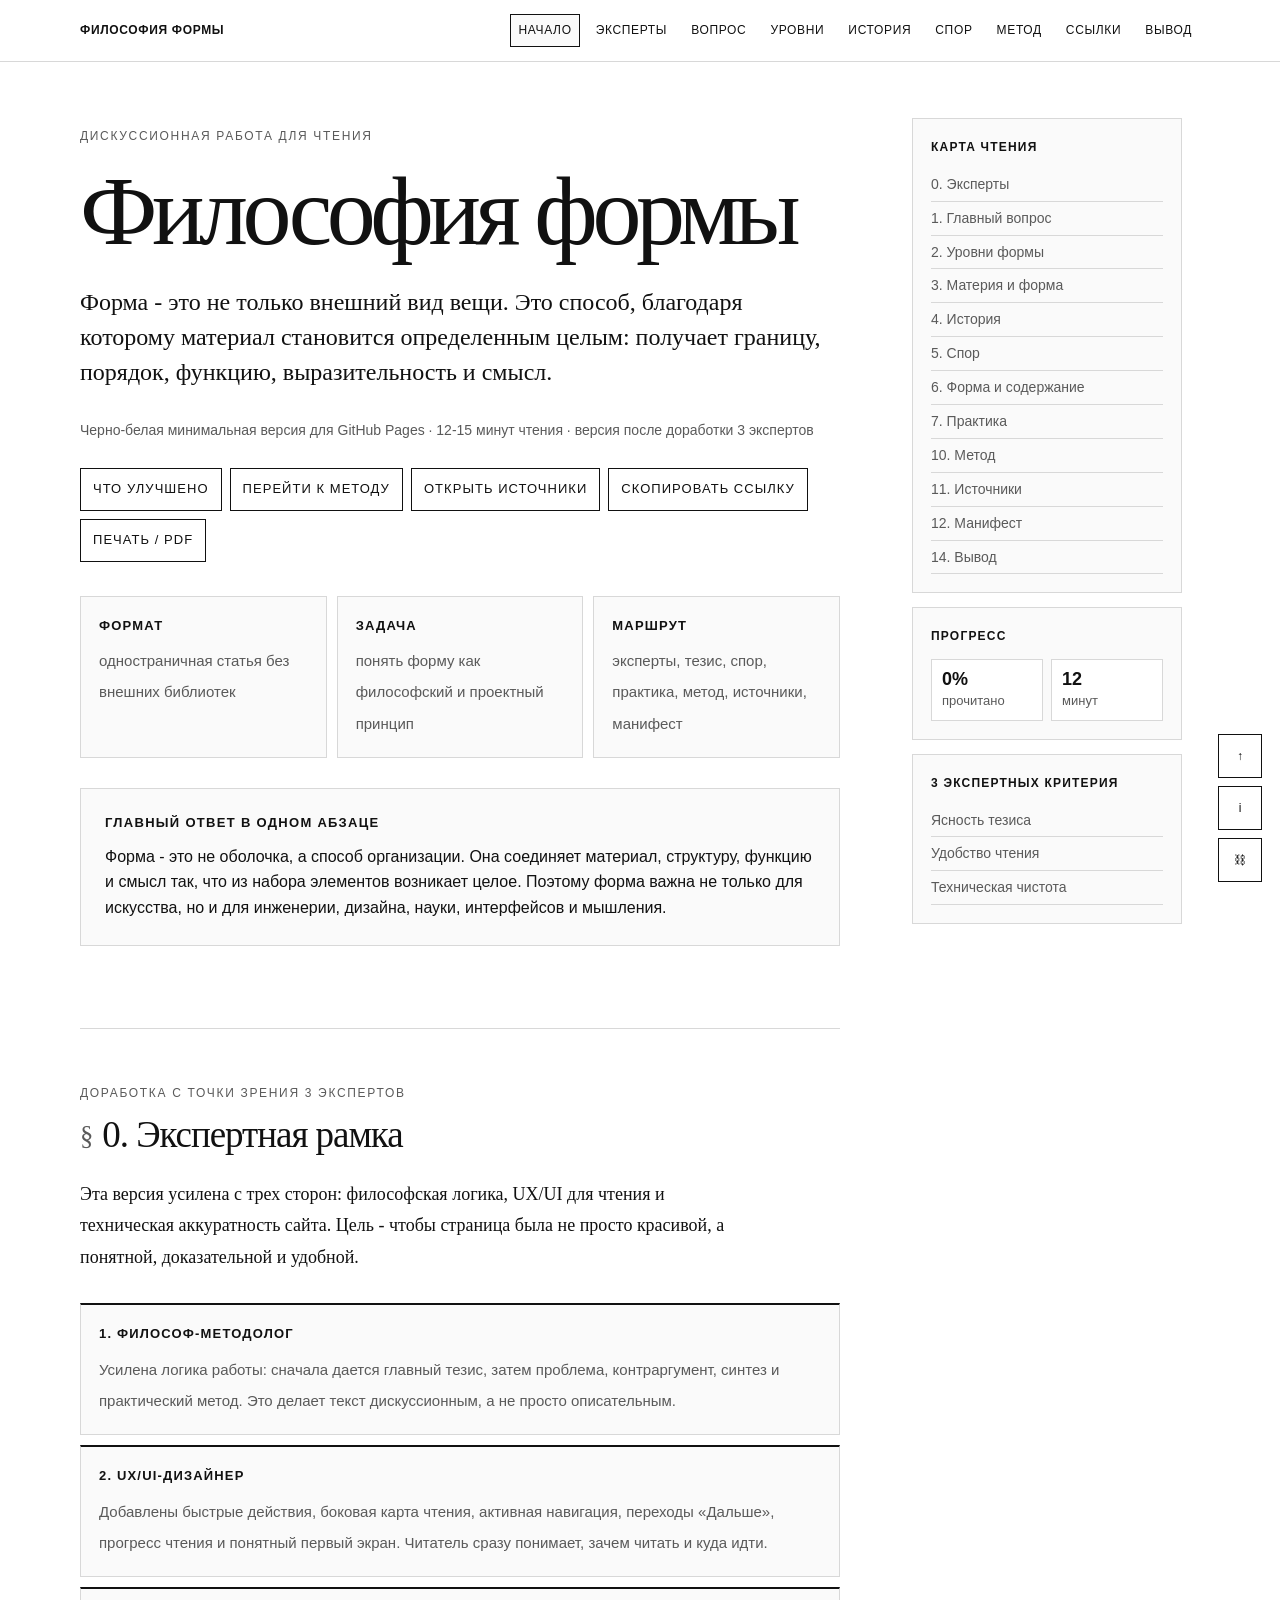
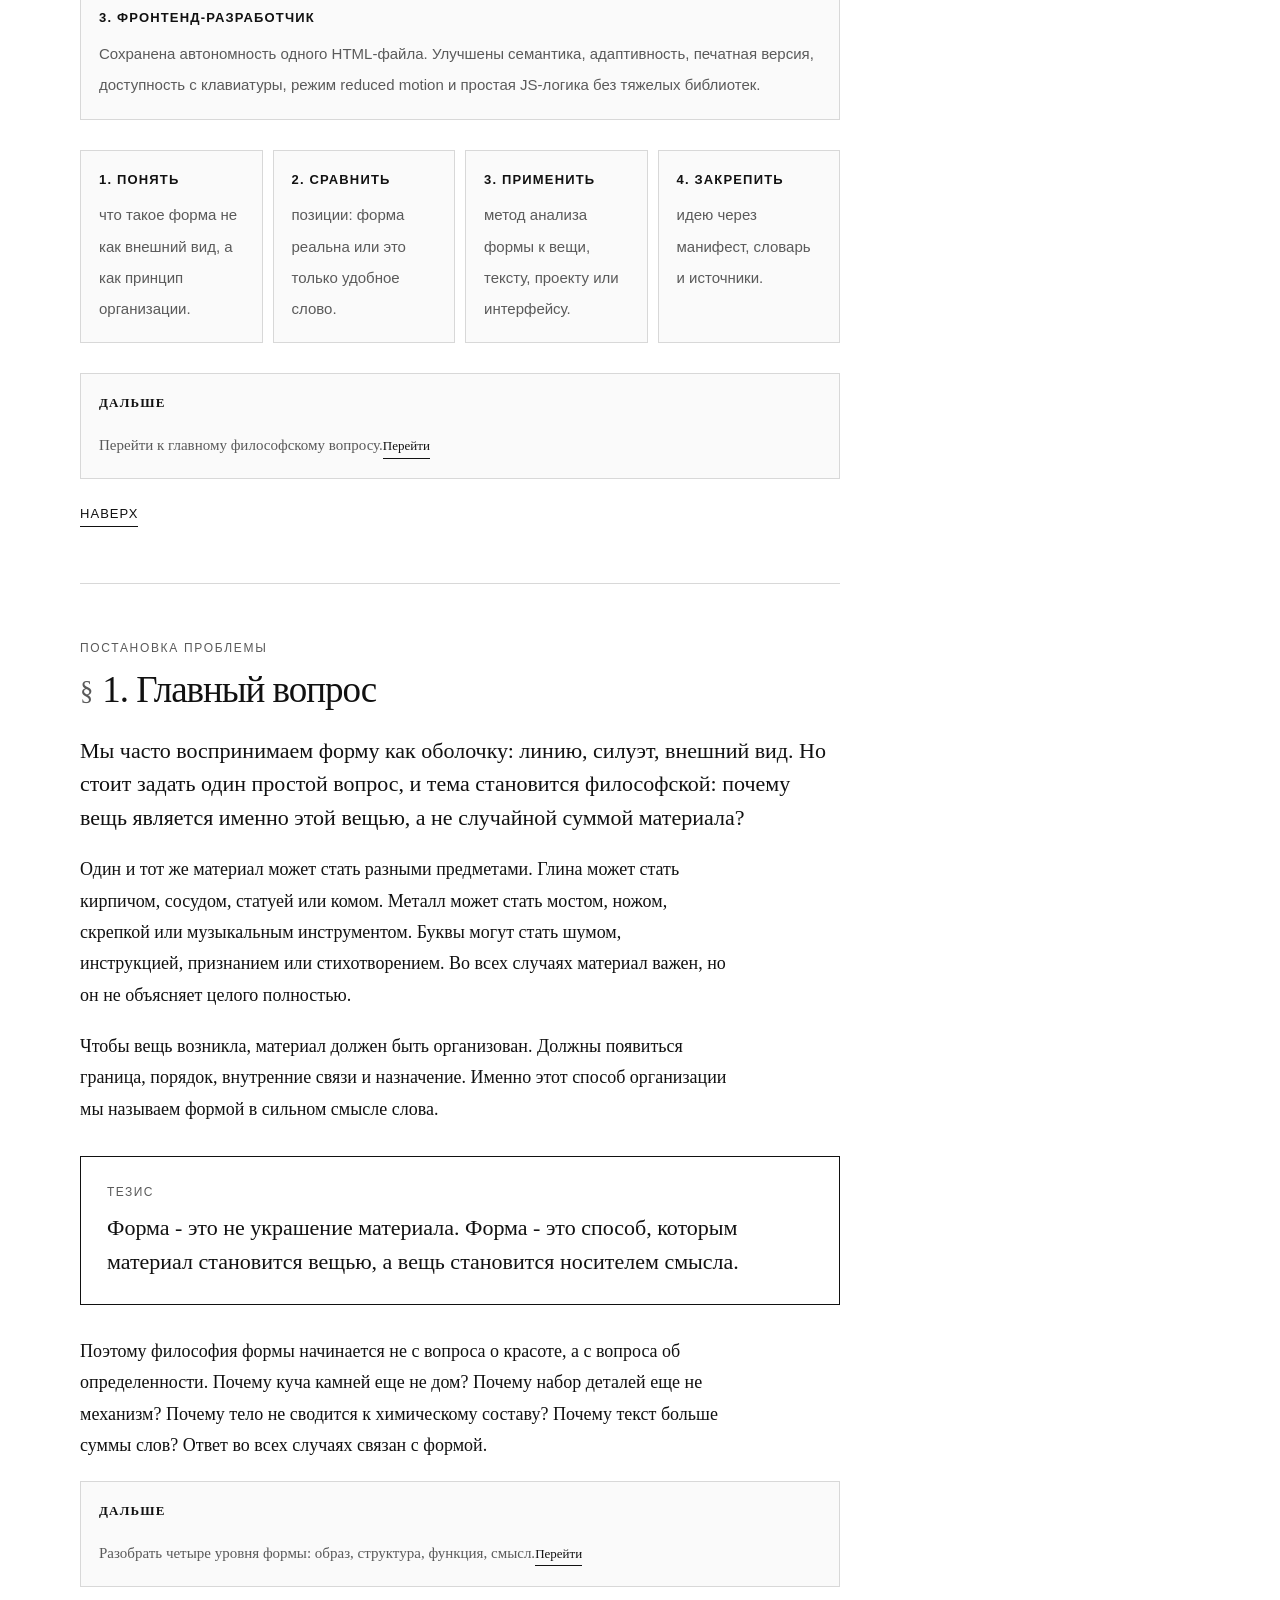
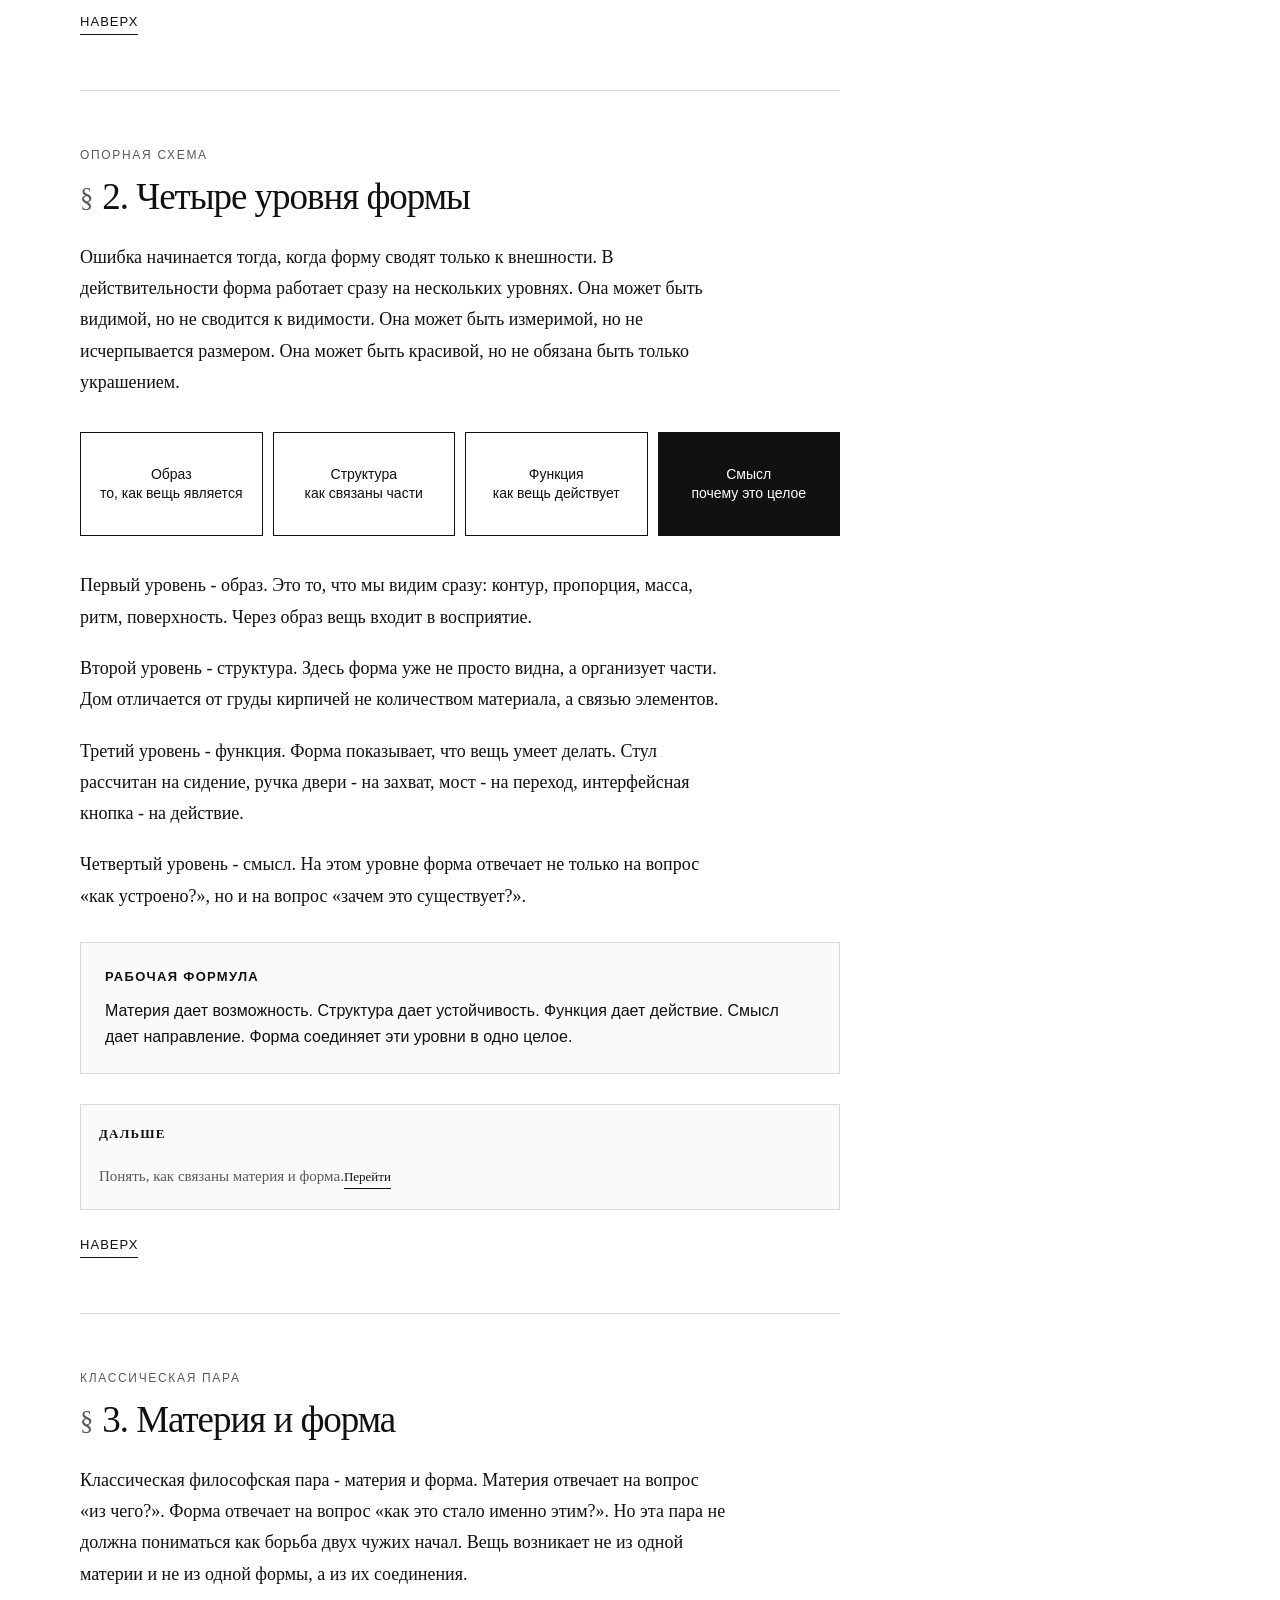
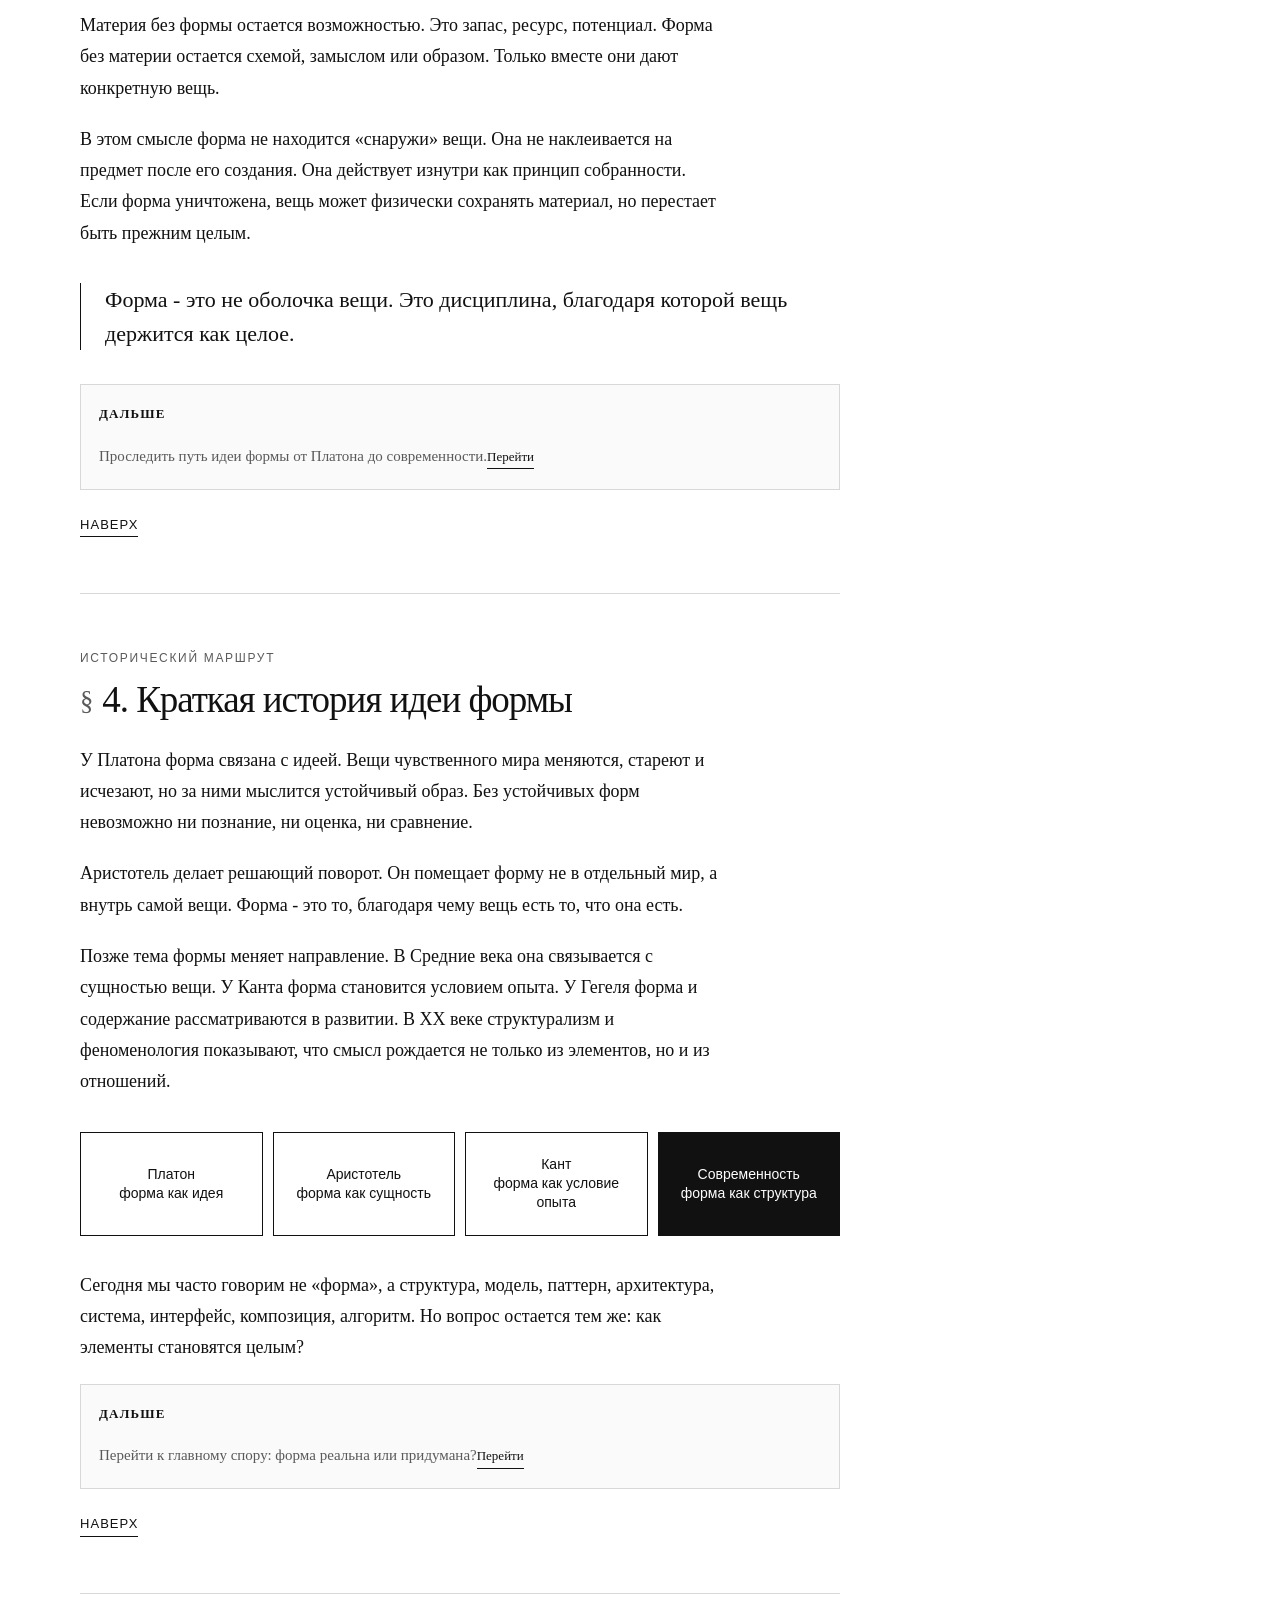
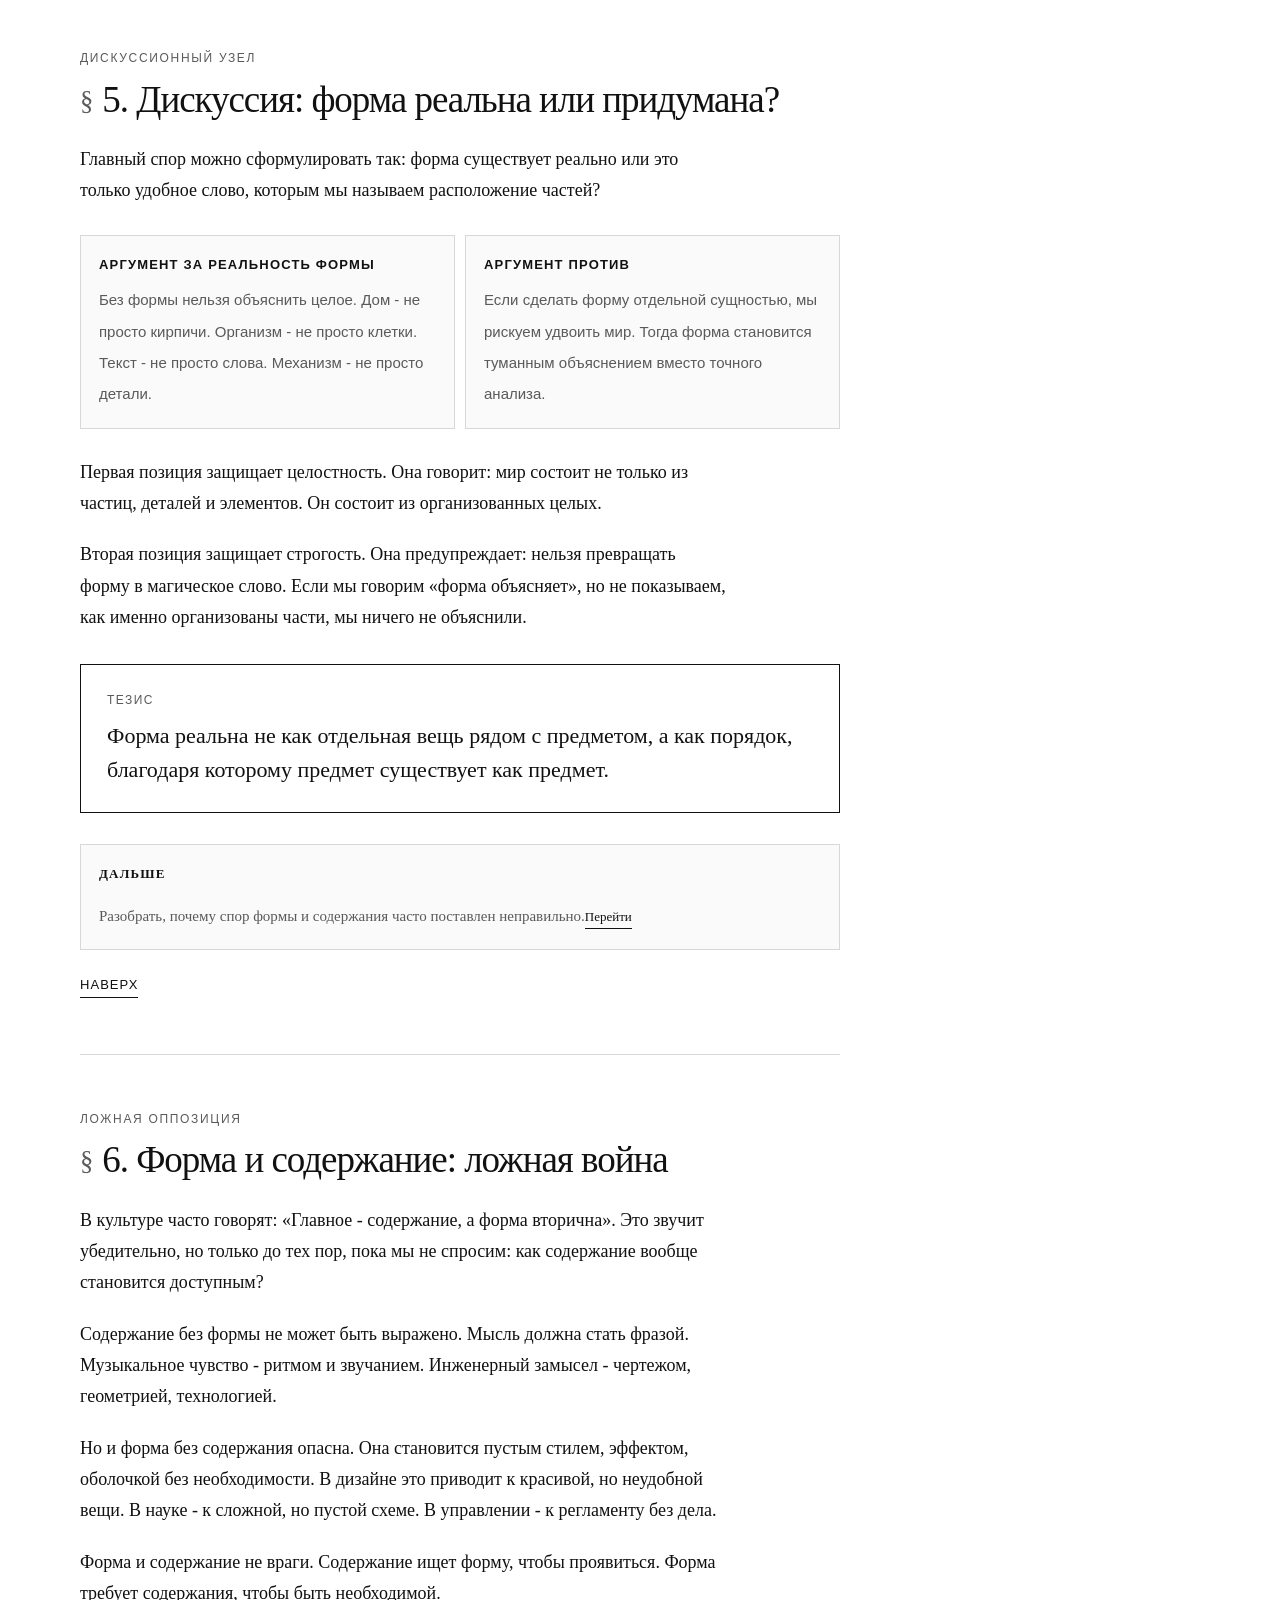
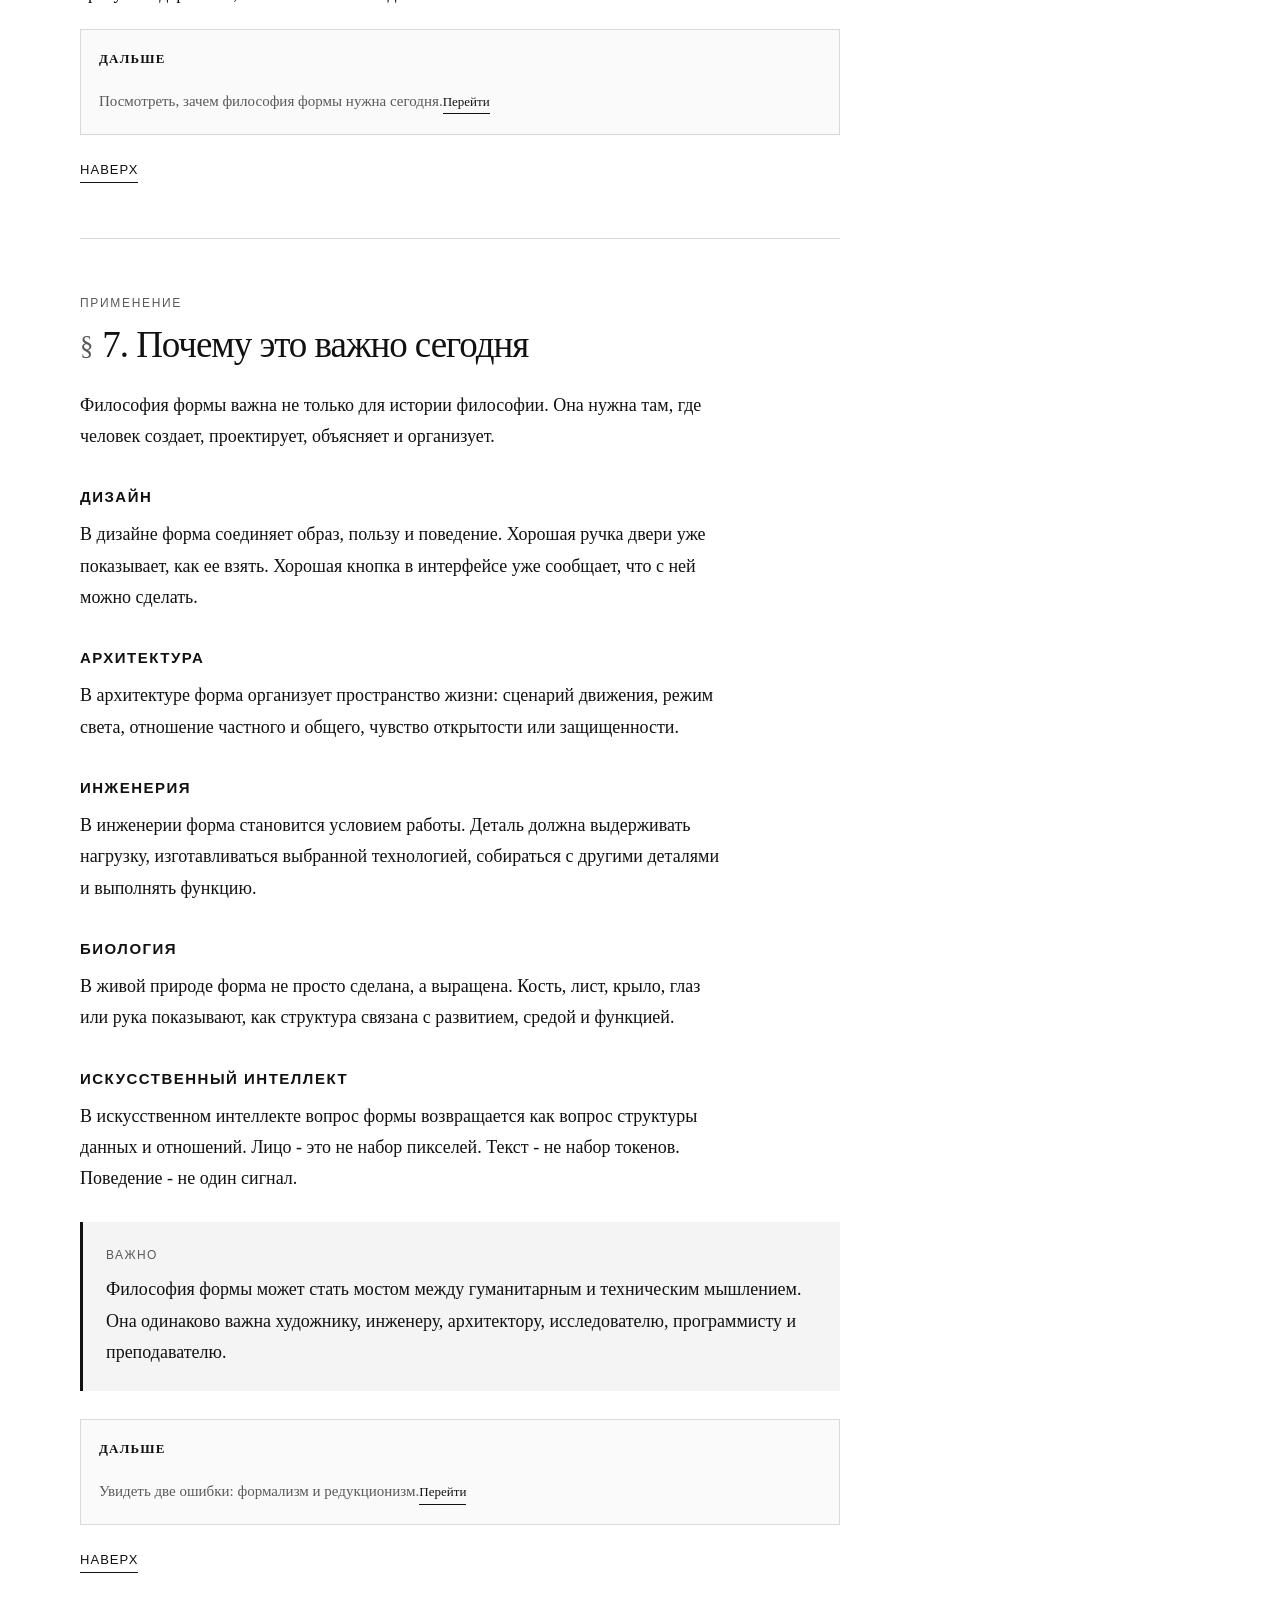
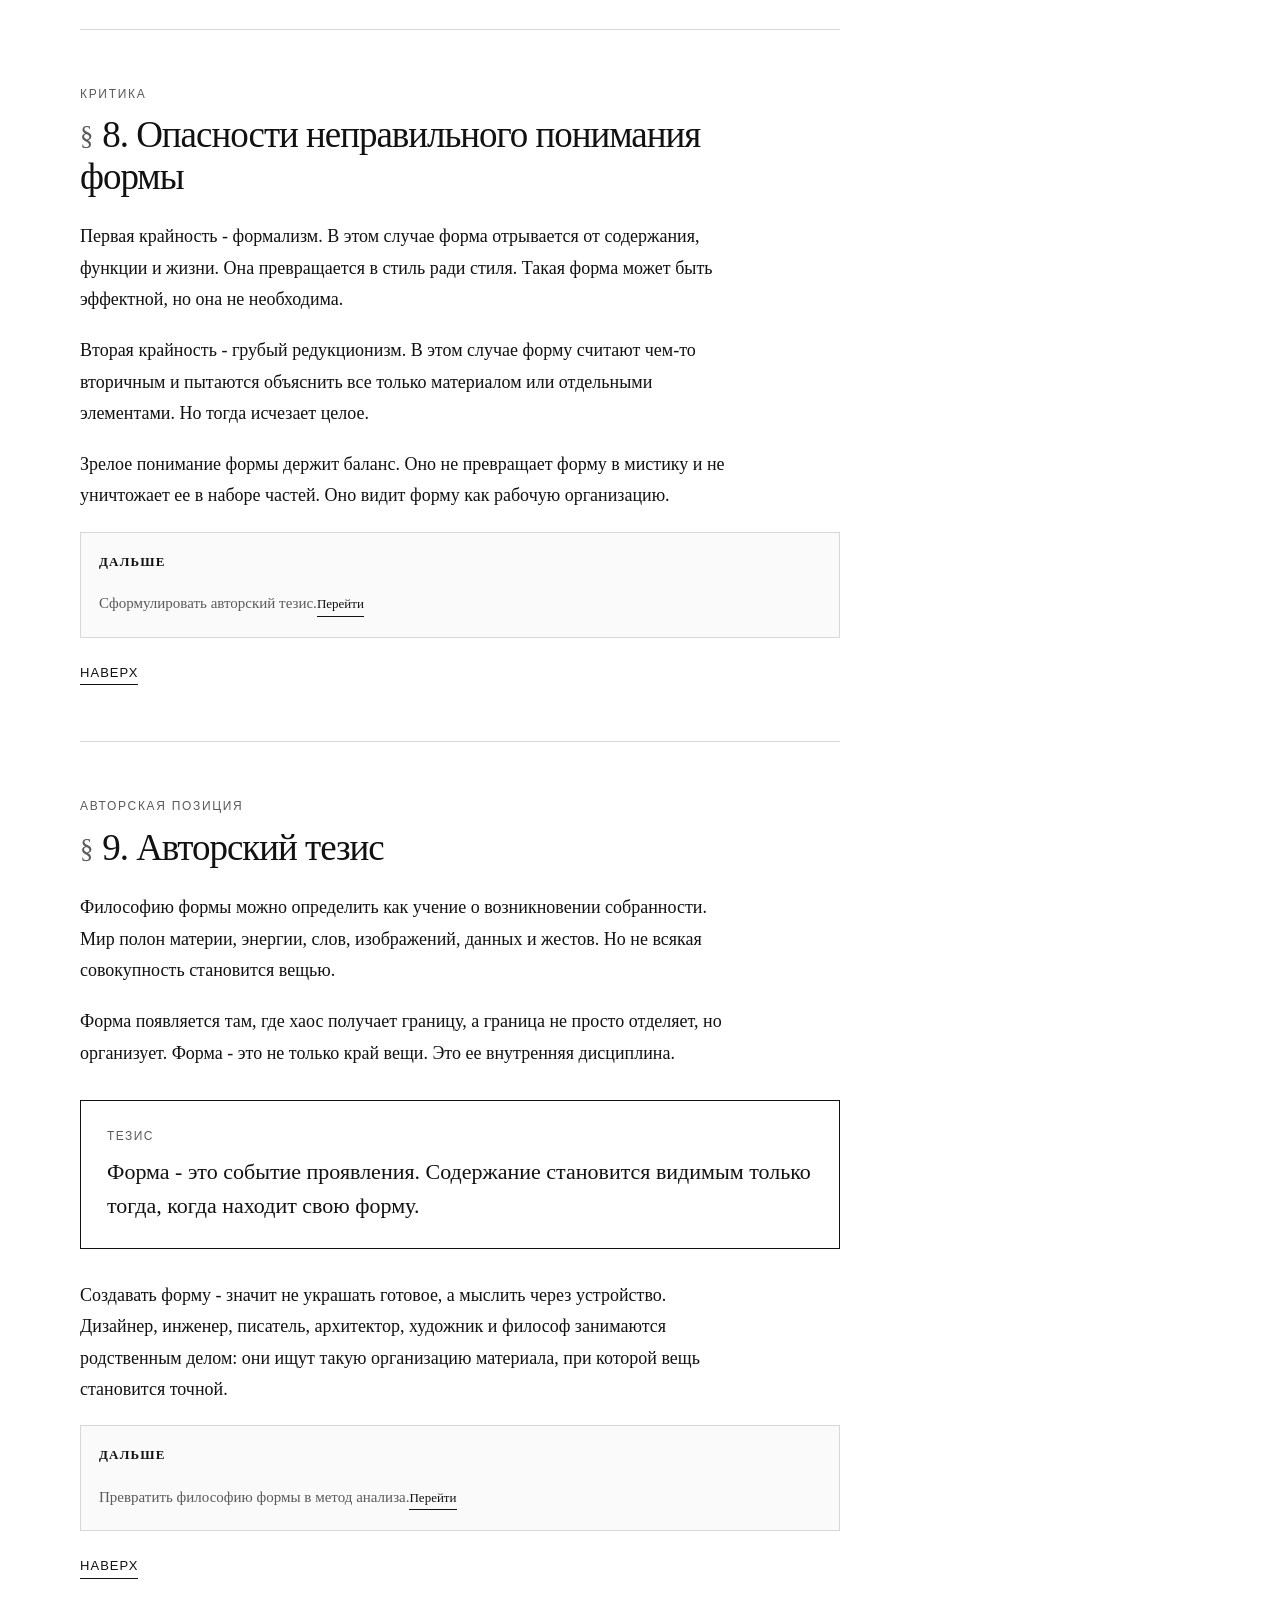
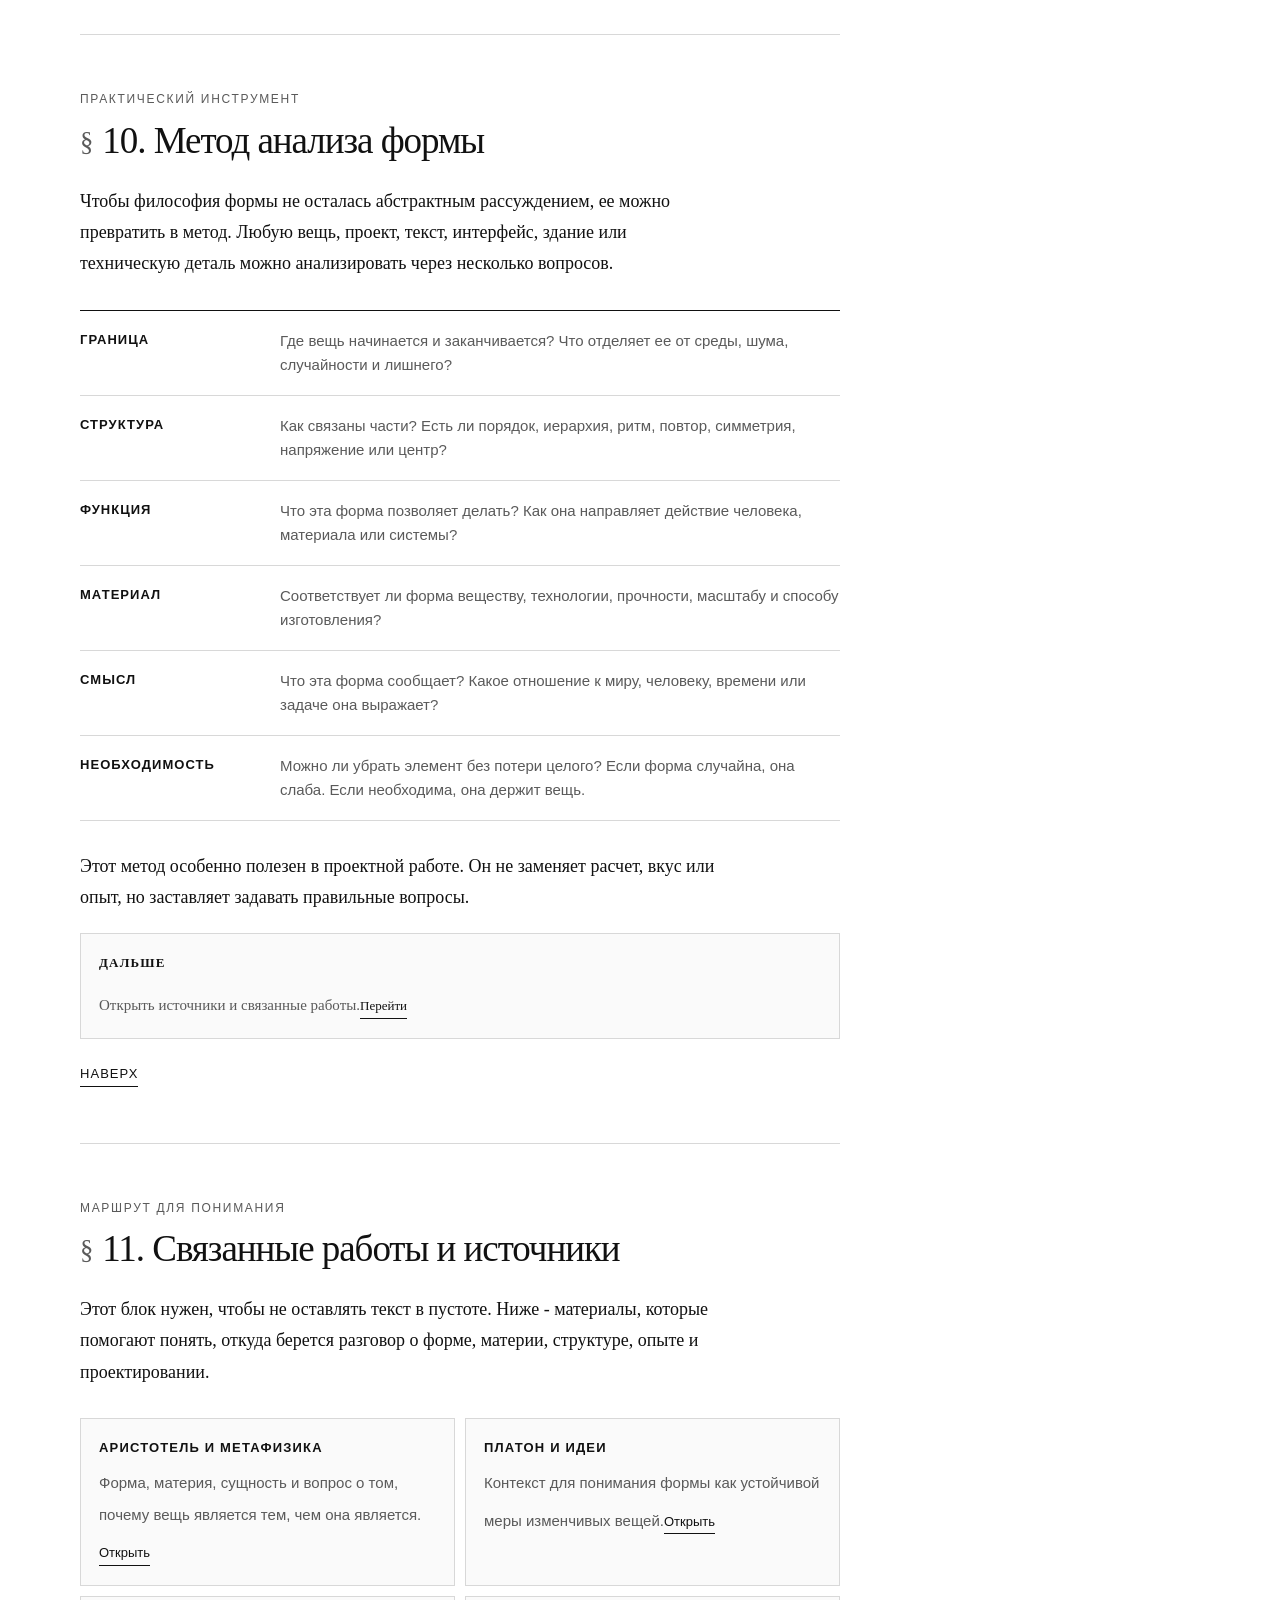
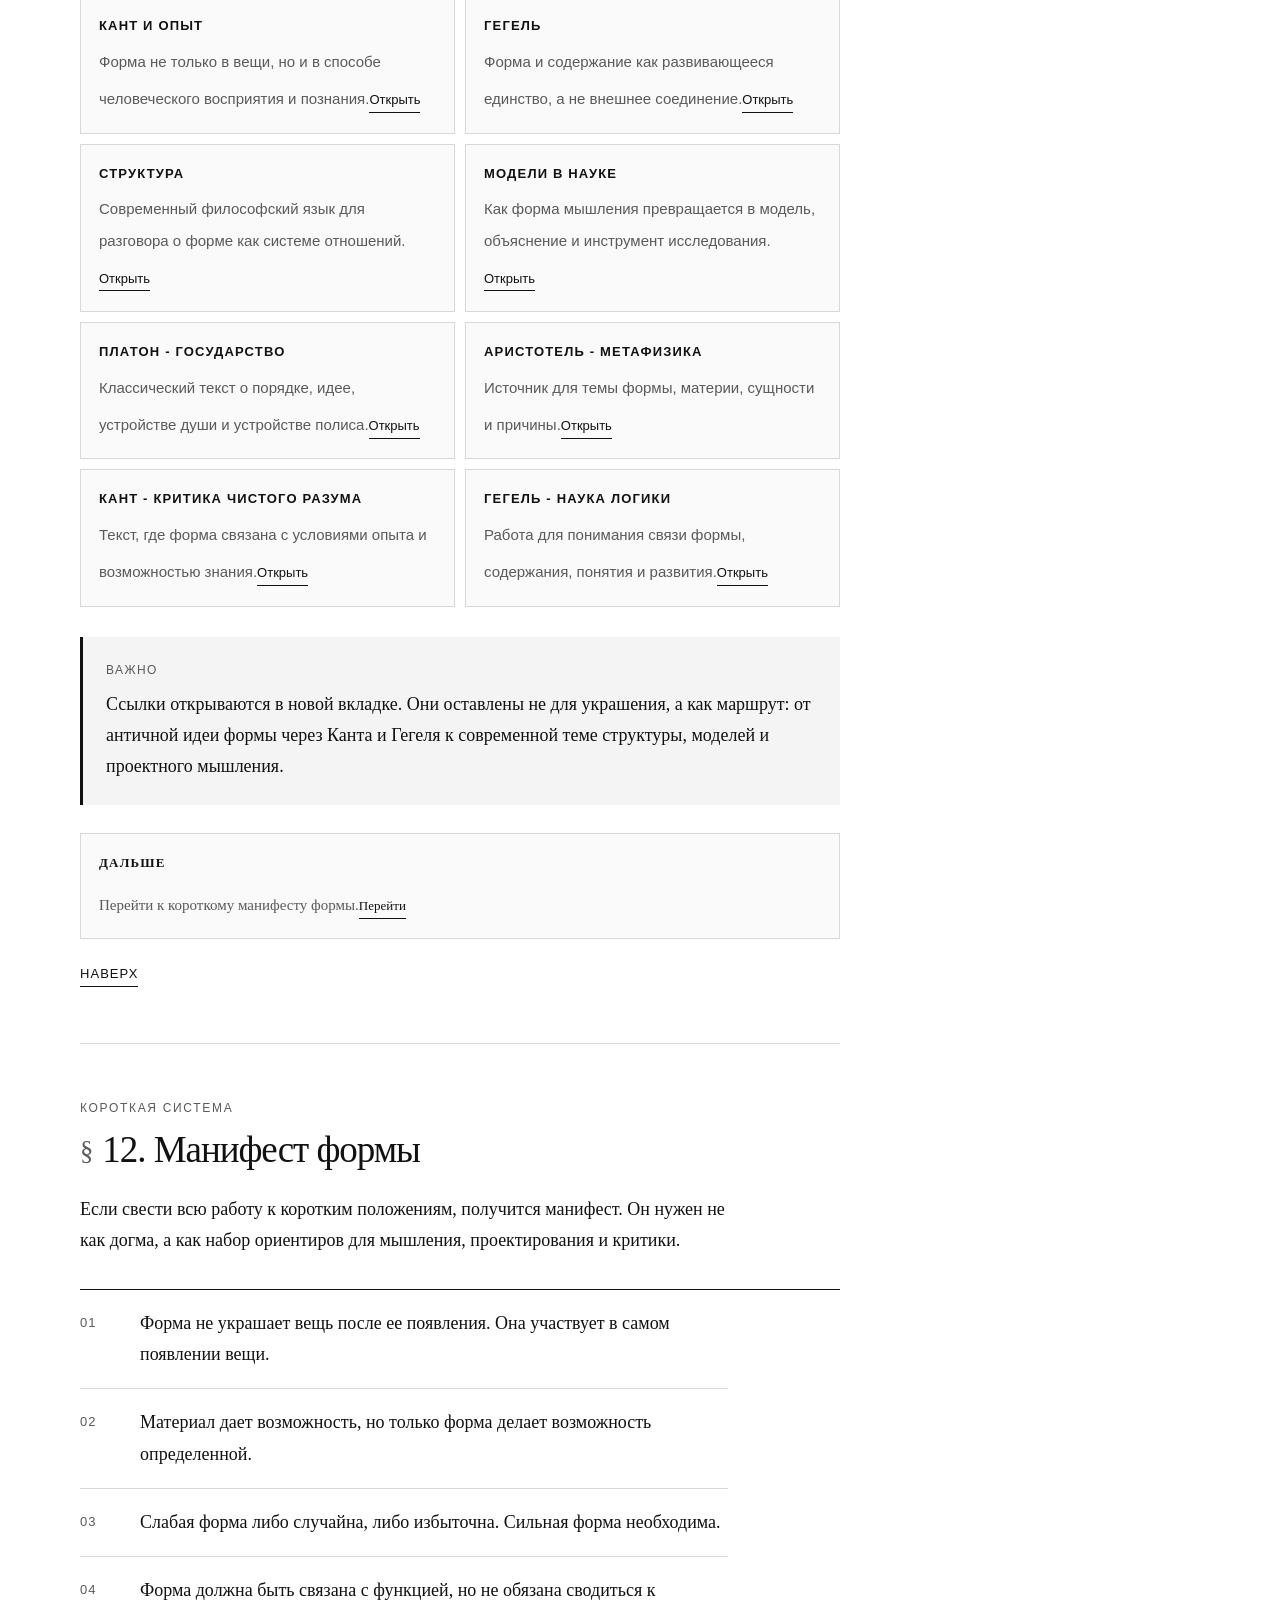
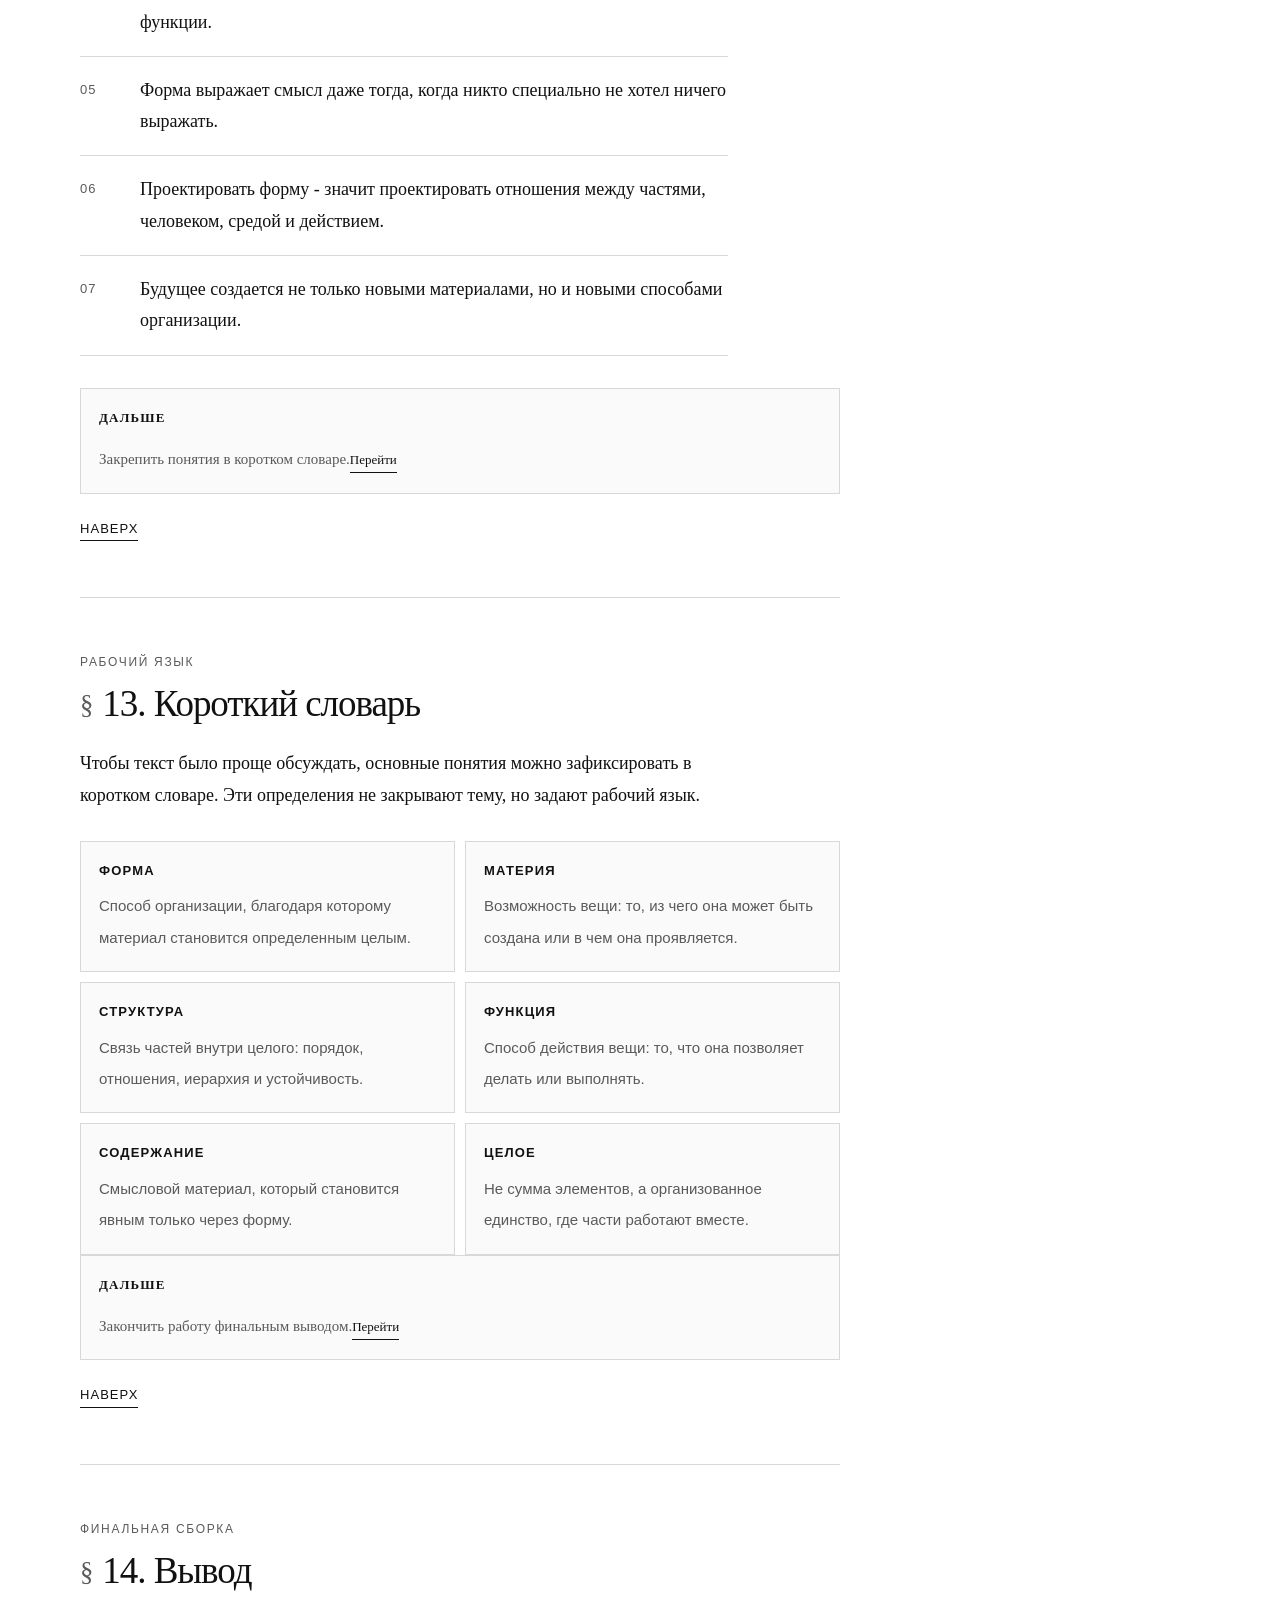
==== commit 64df3ce3: "Refine philosophy form page from three expert perspectives" ====
--- a/philosophy-form/index.html
+++ b/philosophy-form/index.html
@@ -16,8 +16,7 @@
       --soft2: #fafafa;
       --max: 1160px;
       --read: 760px;
-      --side: 260px;
-      --radius: 0px;
+      --side: 270px;
     }
 
     * { box-sizing: border-box; }
@@ -302,7 +301,9 @@
     .cards,
     .scheme,
     .glossary,
-    .link-grid {
+    .link-grid,
+    .expert-panel,
+    .route-grid {
       display: grid;
       gap: 10px;
       font-family: Arial, sans-serif;
@@ -310,12 +311,16 @@
 
     .reading-card { grid-template-columns: repeat(3, 1fr); margin-top: 34px; }
     .expert-grid { grid-template-columns: repeat(5, 1fr); margin-top: 30px; }
+    .expert-panel { grid-template-columns: 1fr; margin: 30px 0; }
+    .route-grid { grid-template-columns: repeat(4, 1fr); margin: 30px 0; }
     .cards { grid-template-columns: 1fr 1fr; margin: 28px 0; }
     .glossary { grid-template-columns: 1fr 1fr; margin: 30px 0 0; }
     .link-grid { grid-template-columns: 1fr 1fr; margin: 30px 0; }
 
     .reading-card div,
     .expert-grid div,
+    .expert-item,
+    .route-step,
     .card,
     .term,
     .source-link,
@@ -326,12 +331,15 @@
       transition: transform 0.18s ease, border-color 0.18s ease, background 0.18s ease;
     }
 
-    .expert-grid div { border-top: 2px solid var(--text); }
+    .expert-grid div,
+    .expert-item { border-top: 2px solid var(--text); }
 
     .card:hover,
     .term:hover,
     .source-link:hover,
-    .next-link:hover {
+    .next-link:hover,
+    .expert-item:hover,
+    .route-step:hover {
       transform: translateY(-2px);
       border-color: var(--text);
       background: #fff;
@@ -339,6 +347,8 @@
 
     .reading-card b,
     .expert-grid b,
+    .expert-item b,
+    .route-step b,
     .card b,
     .term b,
     .source-link b,
@@ -353,6 +363,8 @@
 
     .reading-card span,
     .expert-grid div,
+    .expert-item span,
+    .route-step span,
     .card span,
     .term span,
     .source-link span,
@@ -380,7 +392,8 @@
     }
 
     .toc-box,
-    .formula {
+    .formula,
+    .summary-box {
       margin: 30px 0;
       padding: 24px;
       border: 1px solid var(--line);
@@ -391,7 +404,8 @@
     }
 
     .toc-box b,
-    .formula strong {
+    .formula strong,
+    .summary-box b {
       display: block;
       margin-bottom: 10px;
       font-size: 13px;
@@ -521,6 +535,7 @@
 
     @media (max-width: 860px) {
       .expert-grid { grid-template-columns: 1fr 1fr; }
+      .route-grid { grid-template-columns: 1fr 1fr; }
       .mobile-contents { display: block; }
     }
 
@@ -533,7 +548,7 @@
       main { padding-top: 38px; }
       h2 { font-size: 32px; }
       .subtitle, .lead, .thesis, .quote, .final p { font-size: 20px; }
-      .scheme, .cards, .expert-grid, .glossary, .reading-card, .link-grid { grid-template-columns: 1fr; }
+      .scheme, .cards, .expert-grid, .glossary, .reading-card, .link-grid, .route-grid { grid-template-columns: 1fr; }
       .matrix-row, .manifesto p { grid-template-columns: 1fr; gap: 8px; }
       .floating-tools { right: 12px; bottom: 12px; }
       .floating-tools a, .floating-tools button { width: 40px; height: 40px; }
@@ -550,7 +565,7 @@
       main { max-width: none; padding: 0; }
       .layout { display: block; }
       section { page-break-inside: avoid; border-bottom: 1px solid #999; }
-      .card, .term, .formula, .toc-box, .note, .thesis, .source-link, .next-link { background: #fff !important; }
+      .card, .term, .formula, .toc-box, .note, .thesis, .source-link, .next-link, .expert-item, .summary-box { background: #fff !important; }
     }
   </style>
 </head>
@@ -564,20 +579,20 @@
       <div class="brand">Философия формы</div>
       <nav aria-label="Навигация по статье">
         <a href="#start">Начало</a>
+        <a href="#expert-review">Эксперты</a>
         <a href="#question">Вопрос</a>
         <a href="#levels">Уровни</a>
         <a href="#history">История</a>
         <a href="#debate">Спор</a>
-        <a href="#practice">Практика</a>
         <a href="#method">Метод</a>
         <a href="#links">Ссылки</a>
-        <a href="#manifesto">Манифест</a>
         <a href="#conclusion">Вывод</a>
       </nav>
     </div>
     <div class="mobile-contents">
       <details>
         <summary>Карта чтения</summary>
+        <a href="#expert-review">Экспертная рамка</a>
         <a href="#question">1. Главный вопрос</a>
         <a href="#levels">2. Четыре уровня формы</a>
         <a href="#history">4. История идеи формы</a>
@@ -598,9 +613,10 @@
           <div class="label">Дискуссионная работа для чтения</div>
           <h1>Философия формы</h1>
           <p class="subtitle">Форма - это не только внешний вид вещи. Это способ, благодаря которому материал становится определенным целым: получает границу, порядок, функцию, выразительность и смысл.</p>
-          <div class="meta">Черно-белая минимальная версия для GitHub Pages · 12-15 минут чтения · обновленный UX/UI</div>
+          <div class="meta">Черно-белая минимальная версия для GitHub Pages · 12-15 минут чтения · версия после доработки 3 экспертов</div>
 
           <div class="quick-actions" aria-label="Быстрые действия">
+            <a href="#expert-review">Что улучшено</a>
             <a href="#method">Перейти к методу</a>
             <a href="#links">Открыть источники</a>
             <button type="button" id="copyButton">Скопировать ссылку</button><span id="copyStatus" aria-live="polite"></span>
@@ -610,18 +626,44 @@
           <div class="reading-card" aria-label="Краткая информация о странице">
             <div><b>Формат</b><span>одностраничная статья без внешних библиотек</span></div>
             <div><b>Задача</b><span>понять форму как философский и проектный принцип</span></div>
-            <div><b>Маршрут</b><span>тезис, спор, практика, метод, источники, манифест</span></div>
-          </div>
-
-          <div class="expert-grid" aria-label="Пять экспертных фокусов работы">
-            <div><b>Философ</b>смотрит на форму как на условие бытия вещи.</div>
-            <div><b>Методолог</b>требует ясного тезиса и строгой логики.</div>
-            <div><b>Дизайнер</b>проверяет связь формы, функции и образа.</div>
-            <div><b>Инженер</b>видит в форме работающую организацию материала.</div>
-            <div><b>Редактор</b>делает мысль простой без упрощения смысла.</div>
-          </div>
-
-          <div class="toc-box"><b>Как читать эту работу</b>Это не учебник по истории философии и не набор красивых определений. Это короткая авторская система: сначала ставится вопрос о форме, затем разбираются ее уровни, спорные позиции, практическое значение, метод анализа и источники для дальнейшего понимания.</div>
+            <div><b>Маршрут</b><span>эксперты, тезис, спор, практика, метод, источники, манифест</span></div>
+          </div>
+
+          <div class="summary-box">
+            <b>Главный ответ в одном абзаце</b>
+            Форма - это не оболочка, а способ организации. Она соединяет материал, структуру, функцию и смысл так, что из набора элементов возникает целое. Поэтому форма важна не только для искусства, но и для инженерии, дизайна, науки, интерфейсов и мышления.
+          </div>
+        </section>
+
+        <section id="expert-review" tabindex="-1" data-title="Экспертная доработка">
+          <div class="section-kicker">Доработка с точки зрения 3 экспертов</div>
+          <h2>0. Экспертная рамка</h2>
+          <p>Эта версия усилена с трех сторон: философская логика, UX/UI для чтения и техническая аккуратность сайта. Цель - чтобы страница была не просто красивой, а понятной, доказательной и удобной.</p>
+
+          <div class="expert-panel" aria-label="Три экспертные позиции">
+            <div class="expert-item">
+              <b>1. Философ-методолог</b>
+              <span>Усилена логика работы: сначала дается главный тезис, затем проблема, контраргумент, синтез и практический метод. Это делает текст дискуссионным, а не просто описательным.</span>
+            </div>
+            <div class="expert-item">
+              <b>2. UX/UI-дизайнер</b>
+              <span>Добавлены быстрые действия, боковая карта чтения, активная навигация, переходы «Дальше», прогресс чтения и понятный первый экран. Читатель сразу понимает, зачем читать и куда идти.</span>
+            </div>
+            <div class="expert-item">
+              <b>3. Фронтенд-разработчик</b>
+              <span>Сохранена автономность одного HTML-файла. Улучшены семантика, адаптивность, печатная версия, доступность с клавиатуры, режим reduced motion и простая JS-логика без тяжелых библиотек.</span>
+            </div>
+          </div>
+
+          <div class="route-grid" aria-label="Маршрут чтения">
+            <div class="route-step"><b>1. Понять</b><span>что такое форма не как внешний вид, а как принцип организации.</span></div>
+            <div class="route-step"><b>2. Сравнить</b><span>позиции: форма реальна или это только удобное слово.</span></div>
+            <div class="route-step"><b>3. Применить</b><span>метод анализа формы к вещи, тексту, проекту или интерфейсу.</span></div>
+            <div class="route-step"><b>4. Закрепить</b><span>идею через манифест, словарь и источники.</span></div>
+          </div>
+
+          <a class="next-link" href="#question"><b>Дальше</b><span>Перейти к главному философскому вопросу.</span><em>Перейти</em></a>
+          <a class="top-link" href="#start">Наверх</a>
         </section>
 
         <section id="question" tabindex="-1" data-title="Главный вопрос">
@@ -836,6 +878,7 @@
       <aside aria-label="Боковая карта чтения">
         <div class="side-card">
           <b>Карта чтения</b>
+          <a href="#expert-review">0. Эксперты</a>
           <a href="#question">1. Главный вопрос</a>
           <a href="#levels">2. Уровни формы</a>
           <a href="#matter">3. Материя и форма</a>
@@ -855,6 +898,12 @@
             <span><strong>12</strong>минут</span>
           </div>
         </div>
+        <div class="side-card">
+          <b>3 экспертных критерия</b>
+          <a href="#expert-review">Ясность тезиса</a>
+          <a href="#expert-review">Удобство чтения</a>
+          <a href="#expert-review">Техническая чистота</a>
+        </div>
       </aside>
     </div>
   </main>
@@ -866,7 +915,7 @@
   </div>
 
   <footer>
-    Авторская дискуссионная работа «Философия формы». Версия подготовлена как минималистичный одностраничный сайт для GitHub Pages. Добавлены ссылки на связанные работы, карта чтения, активная навигация, быстрые действия и улучшенный мобильный режим.
+    Авторская дискуссионная работа «Философия формы». Версия подготовлена как минималистичный одностраничный сайт для GitHub Pages. Доработана с точки зрения трех экспертов: философа-методолога, UX/UI-дизайнера и фронтенд-разработчика.
   </footer>
 
   <script>
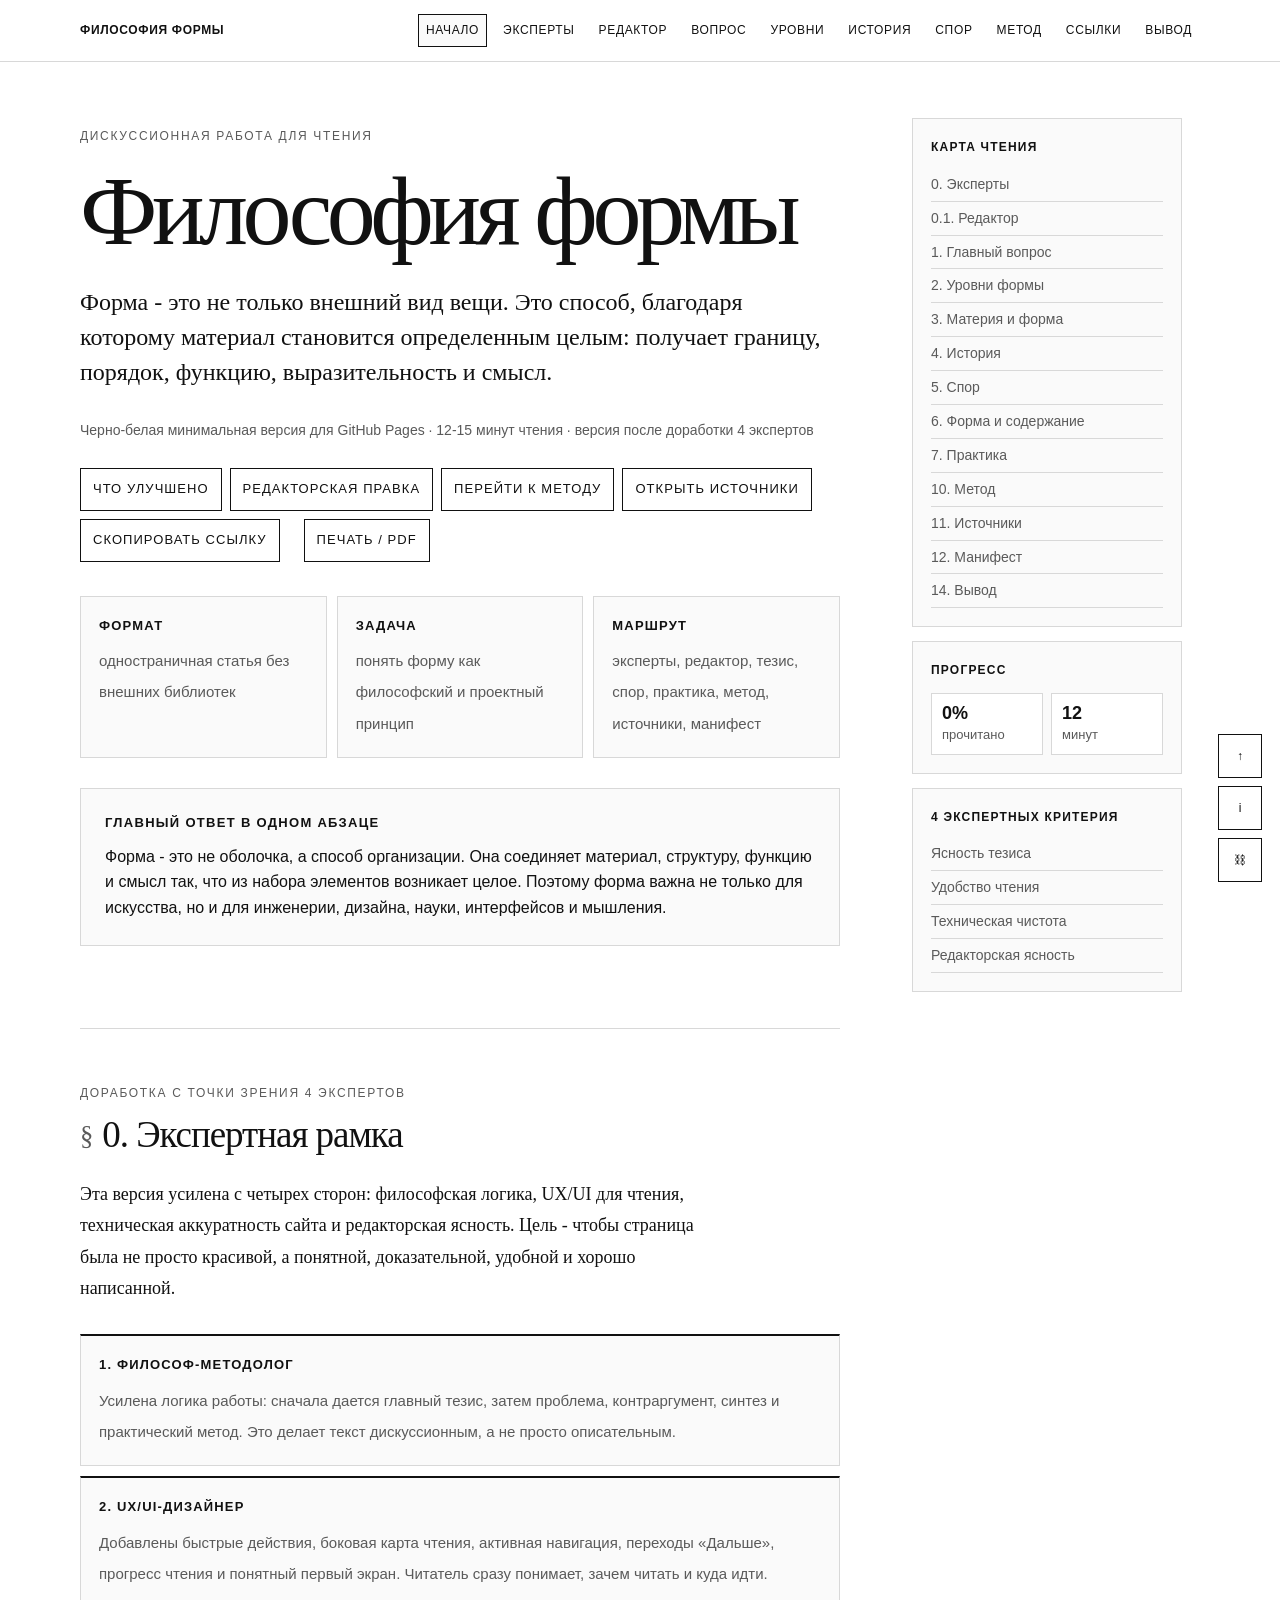
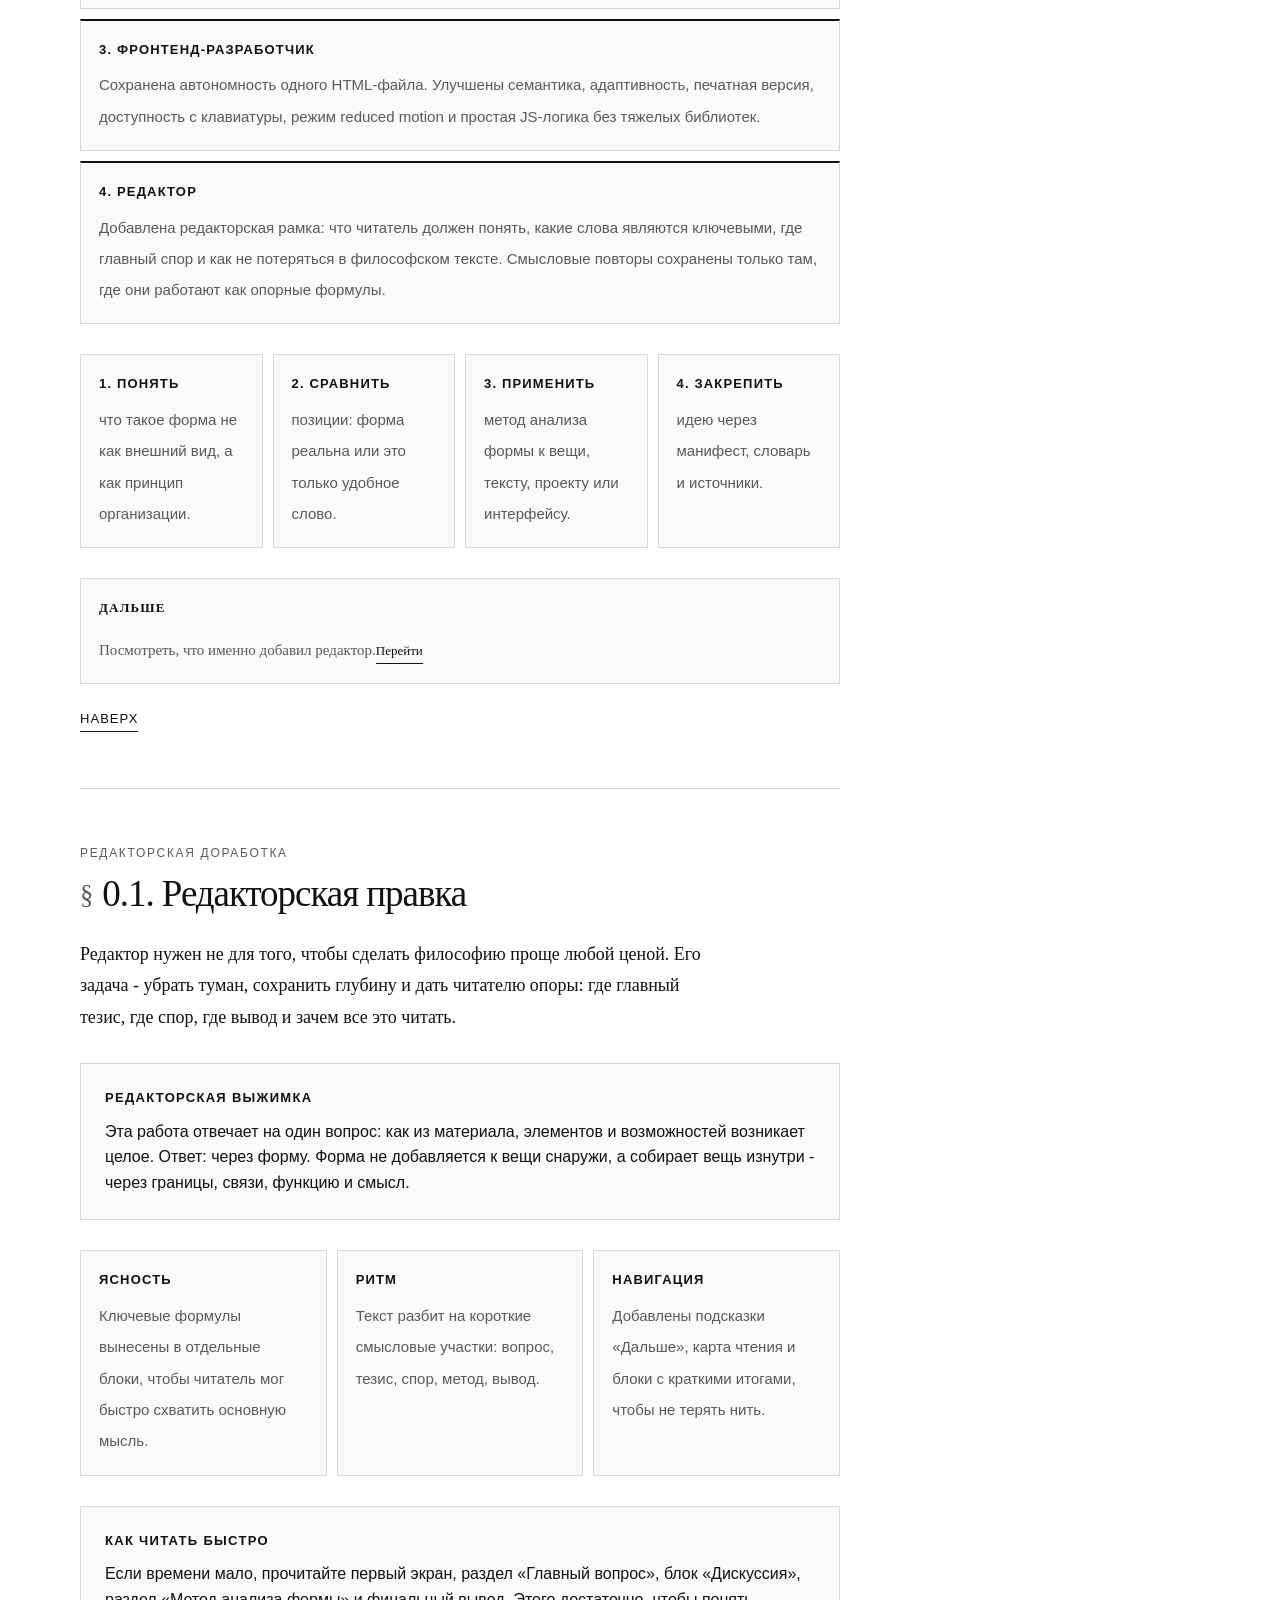
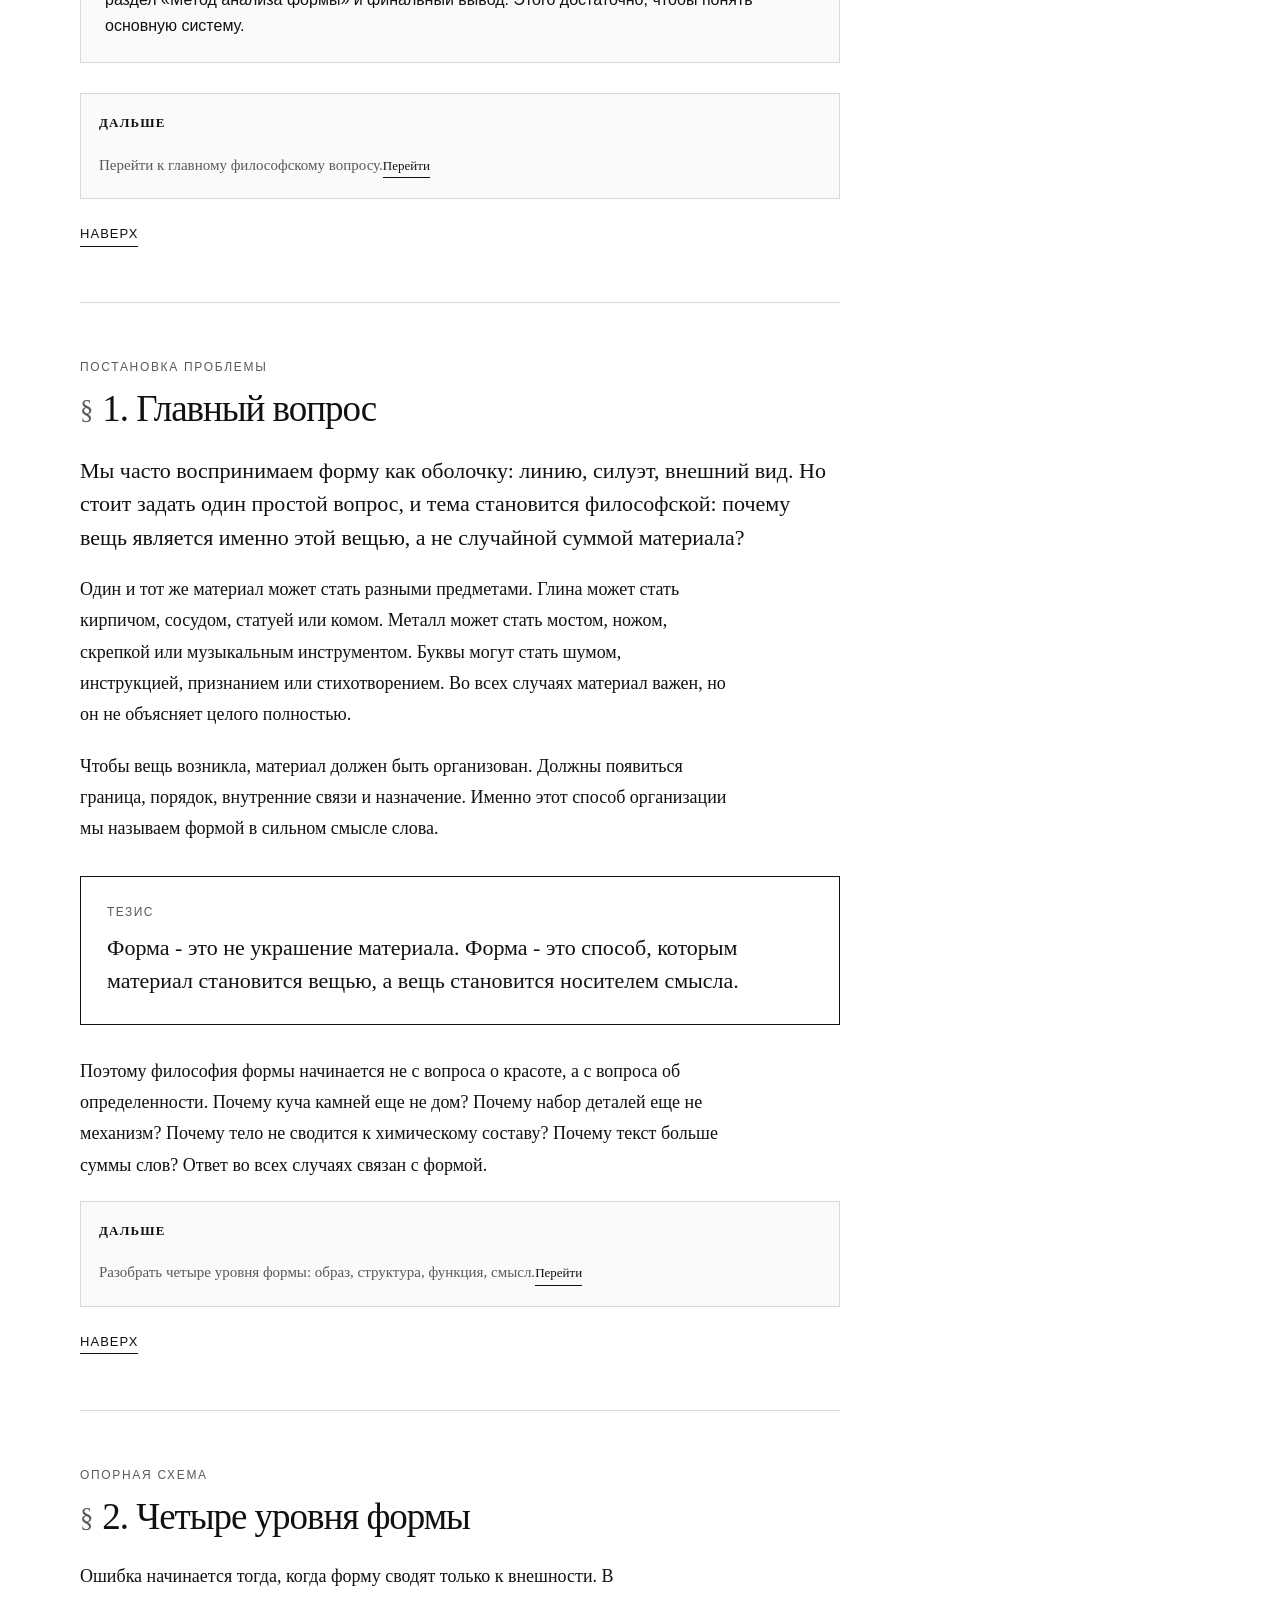
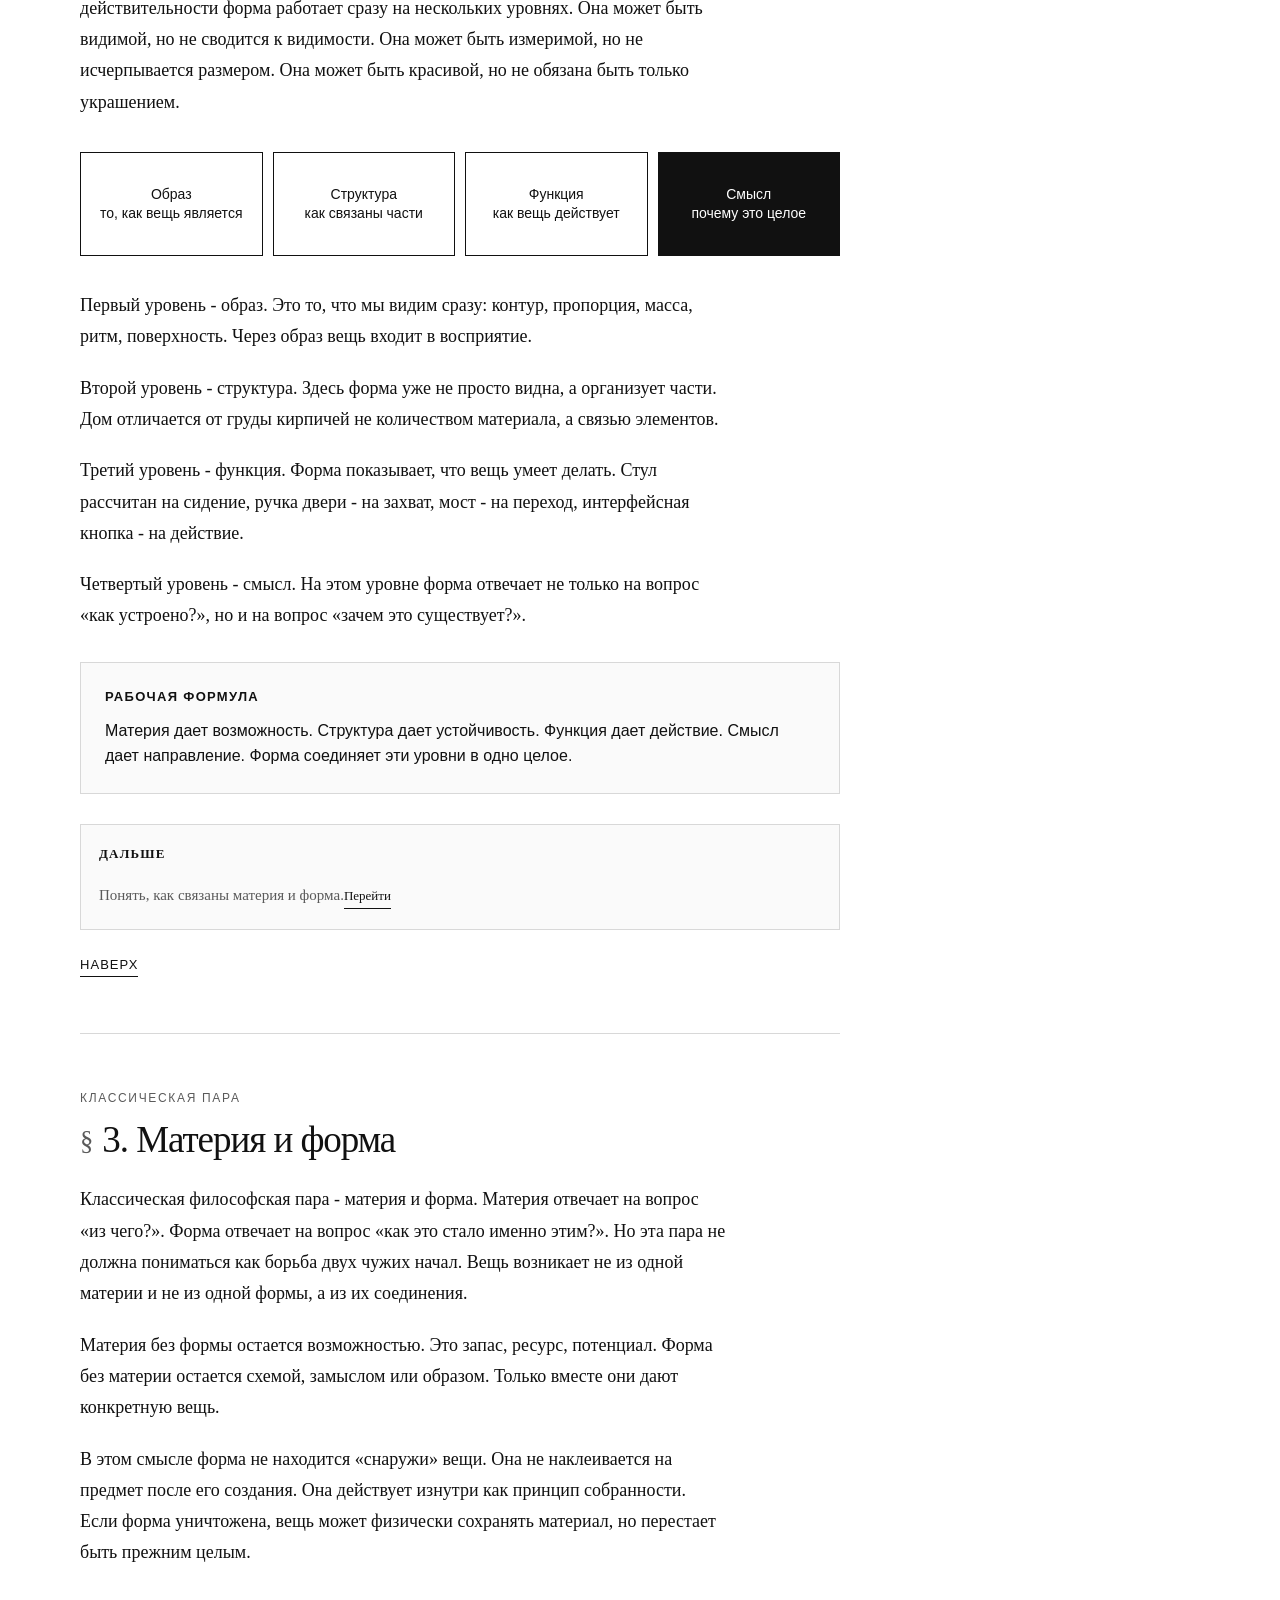
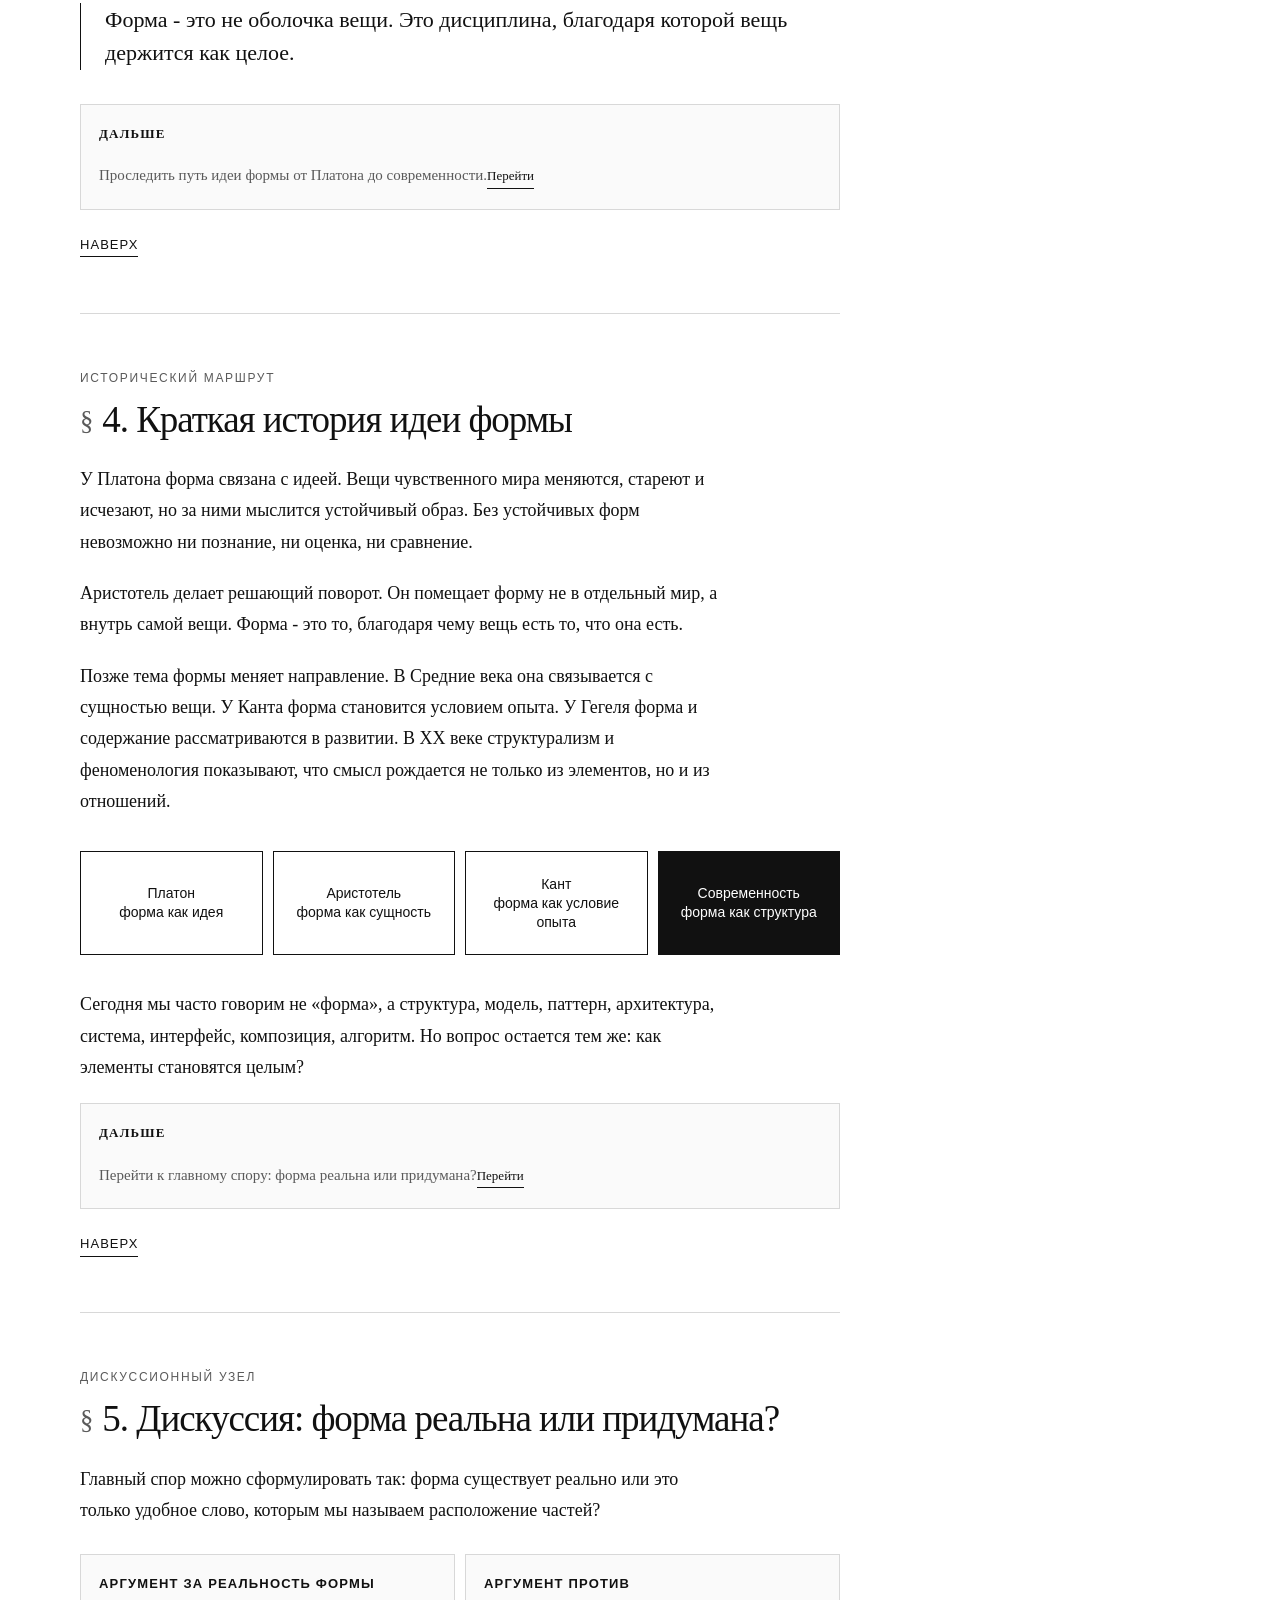
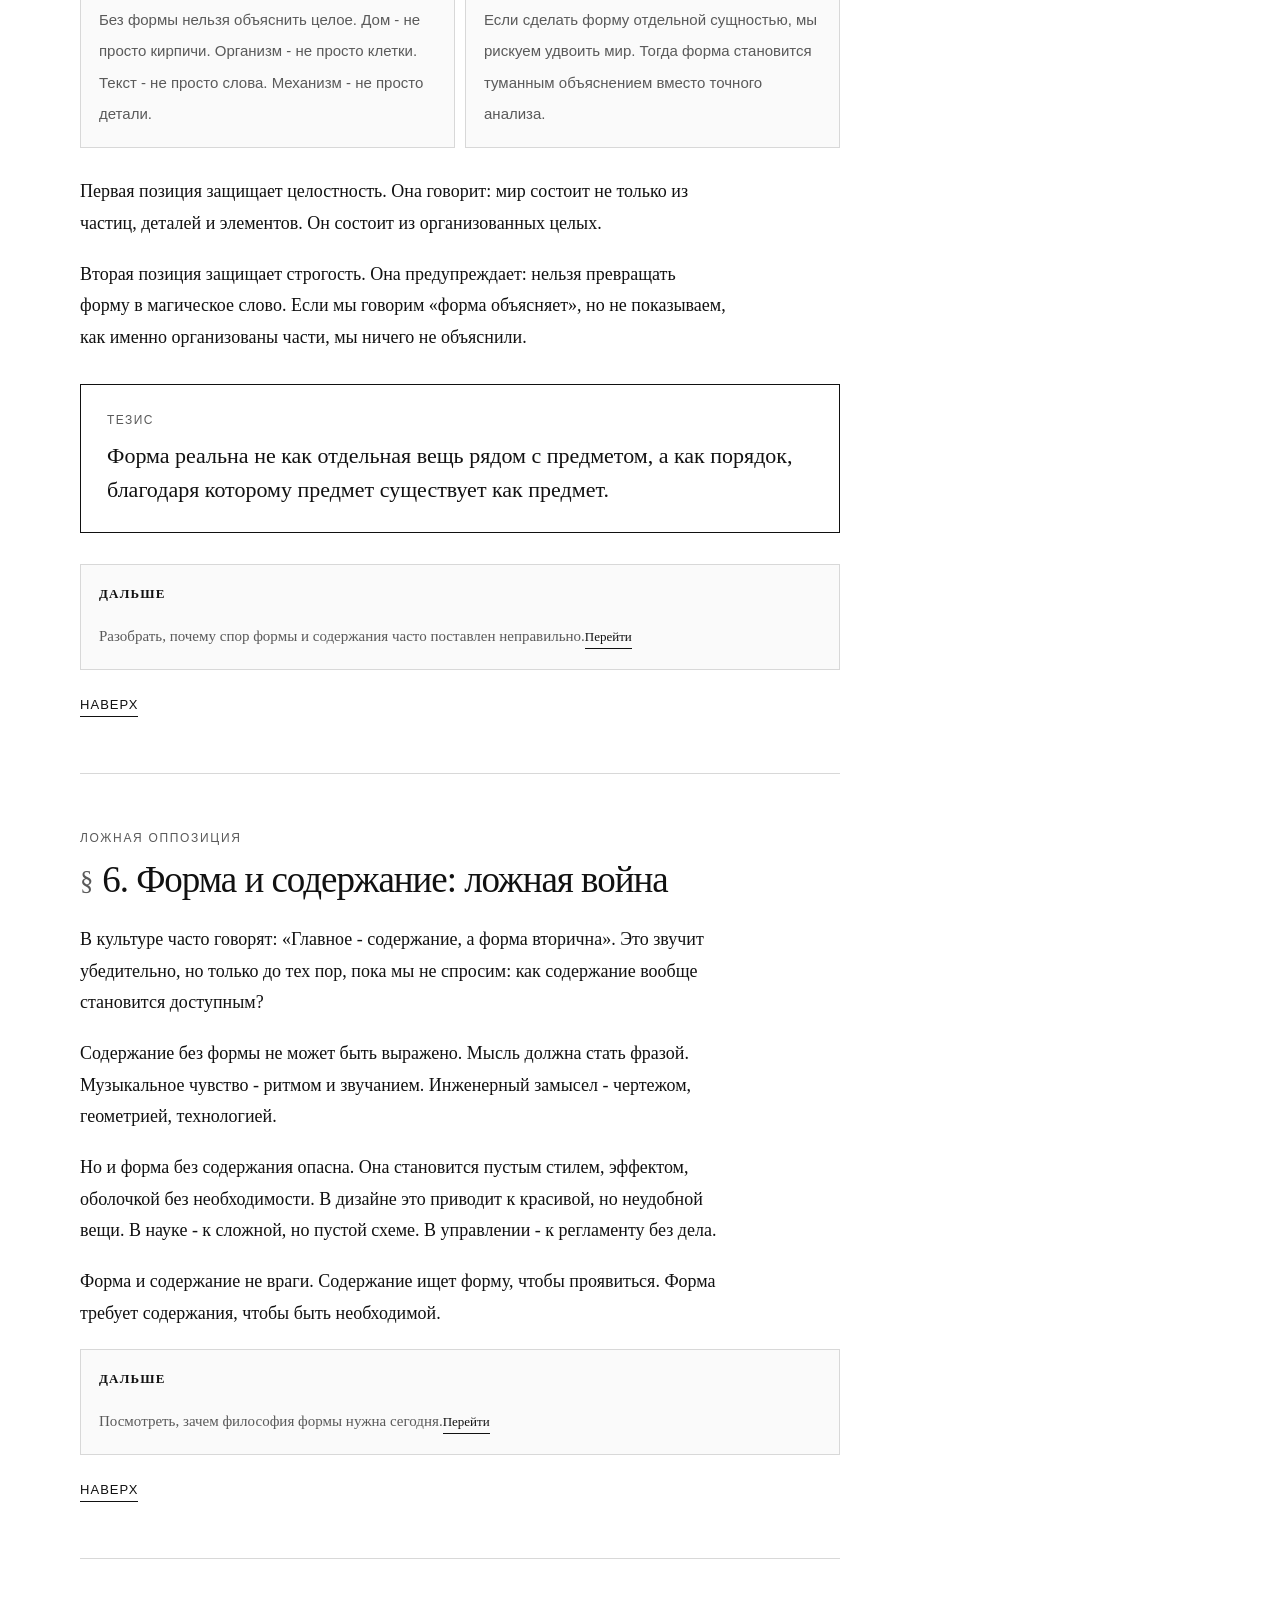
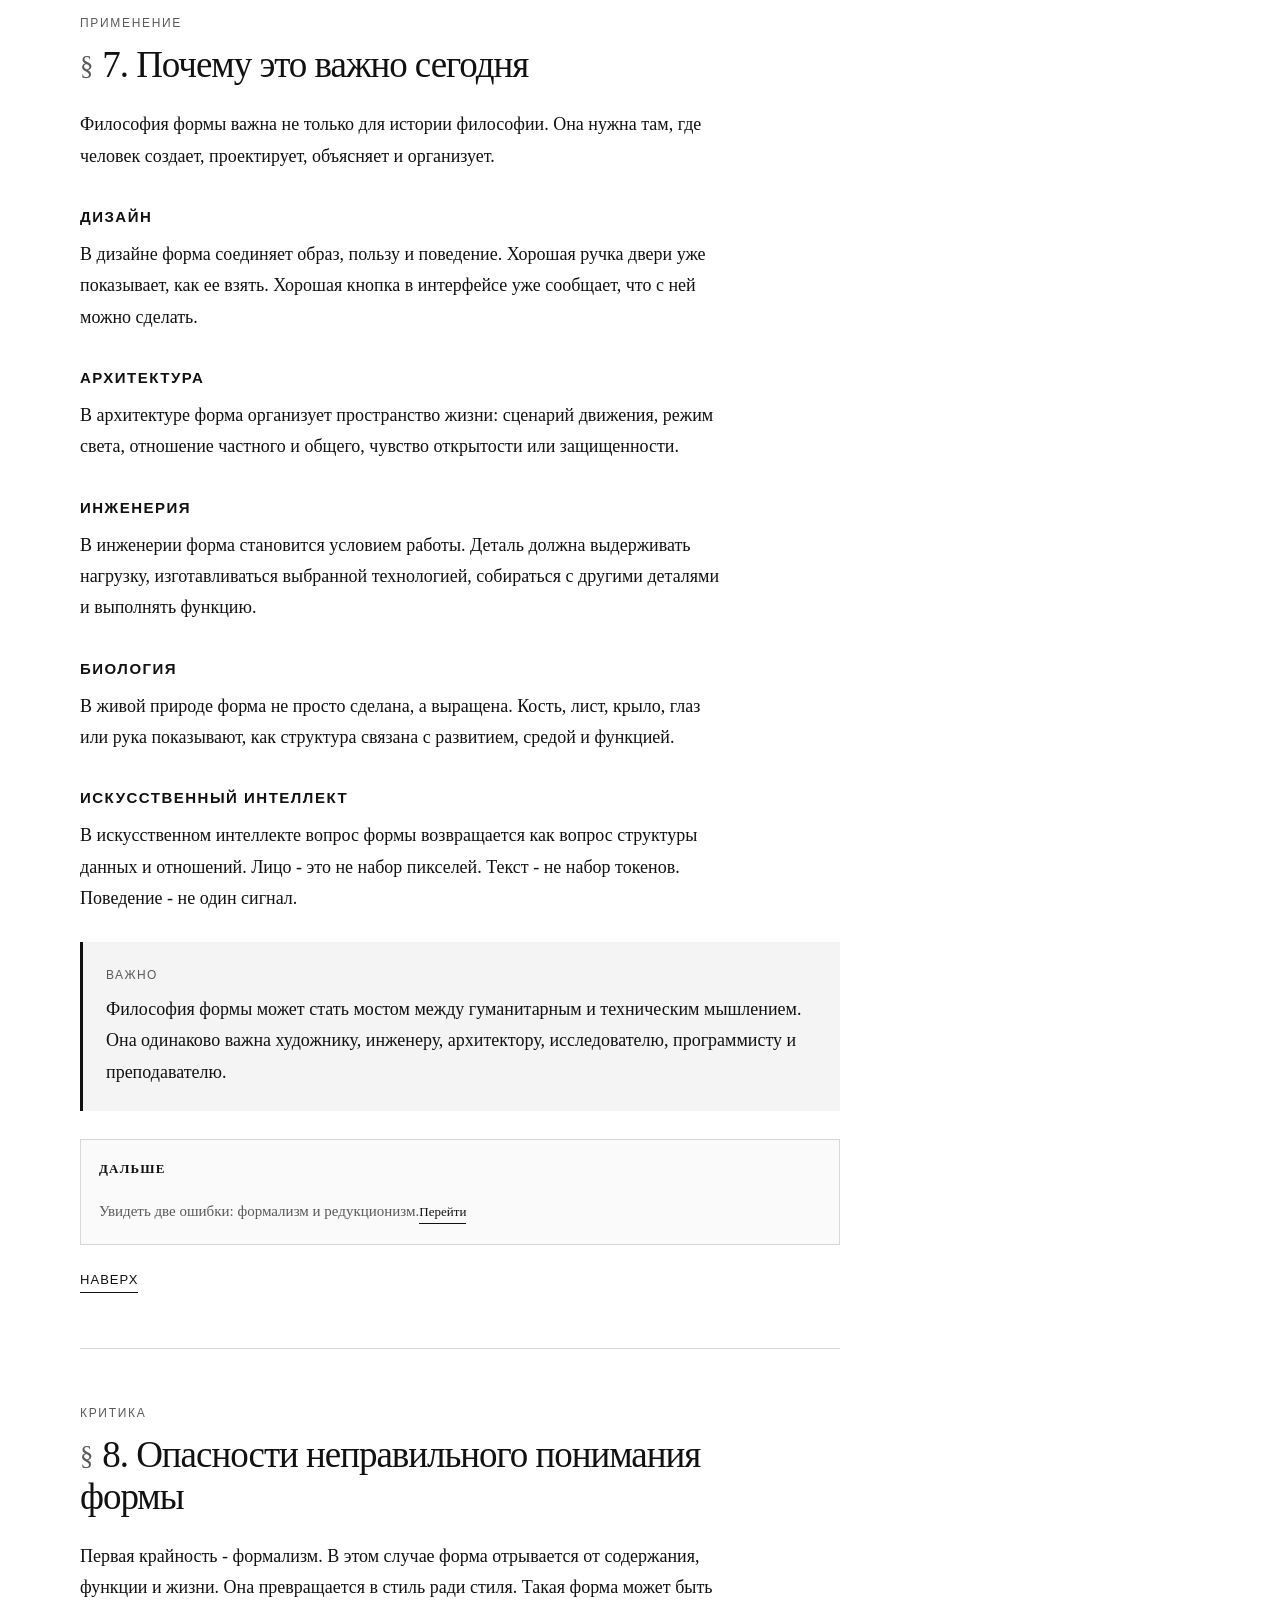
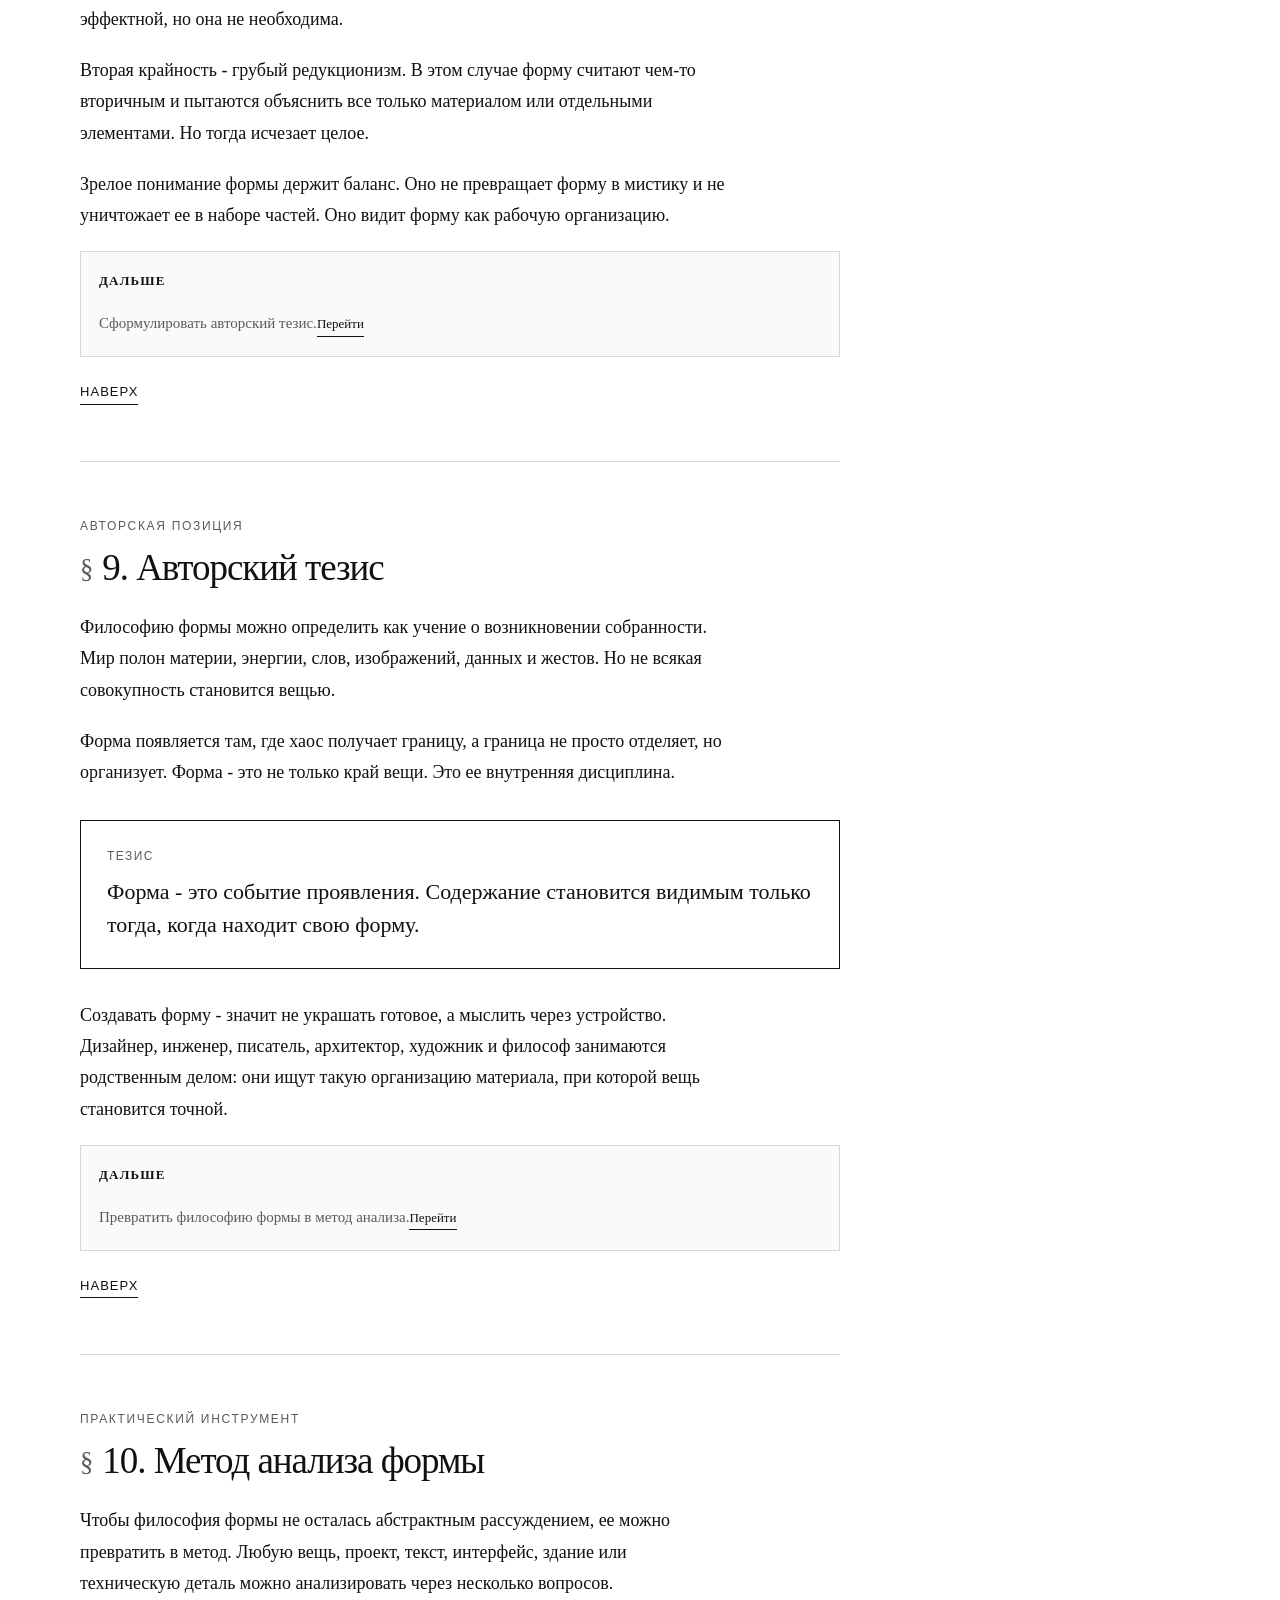
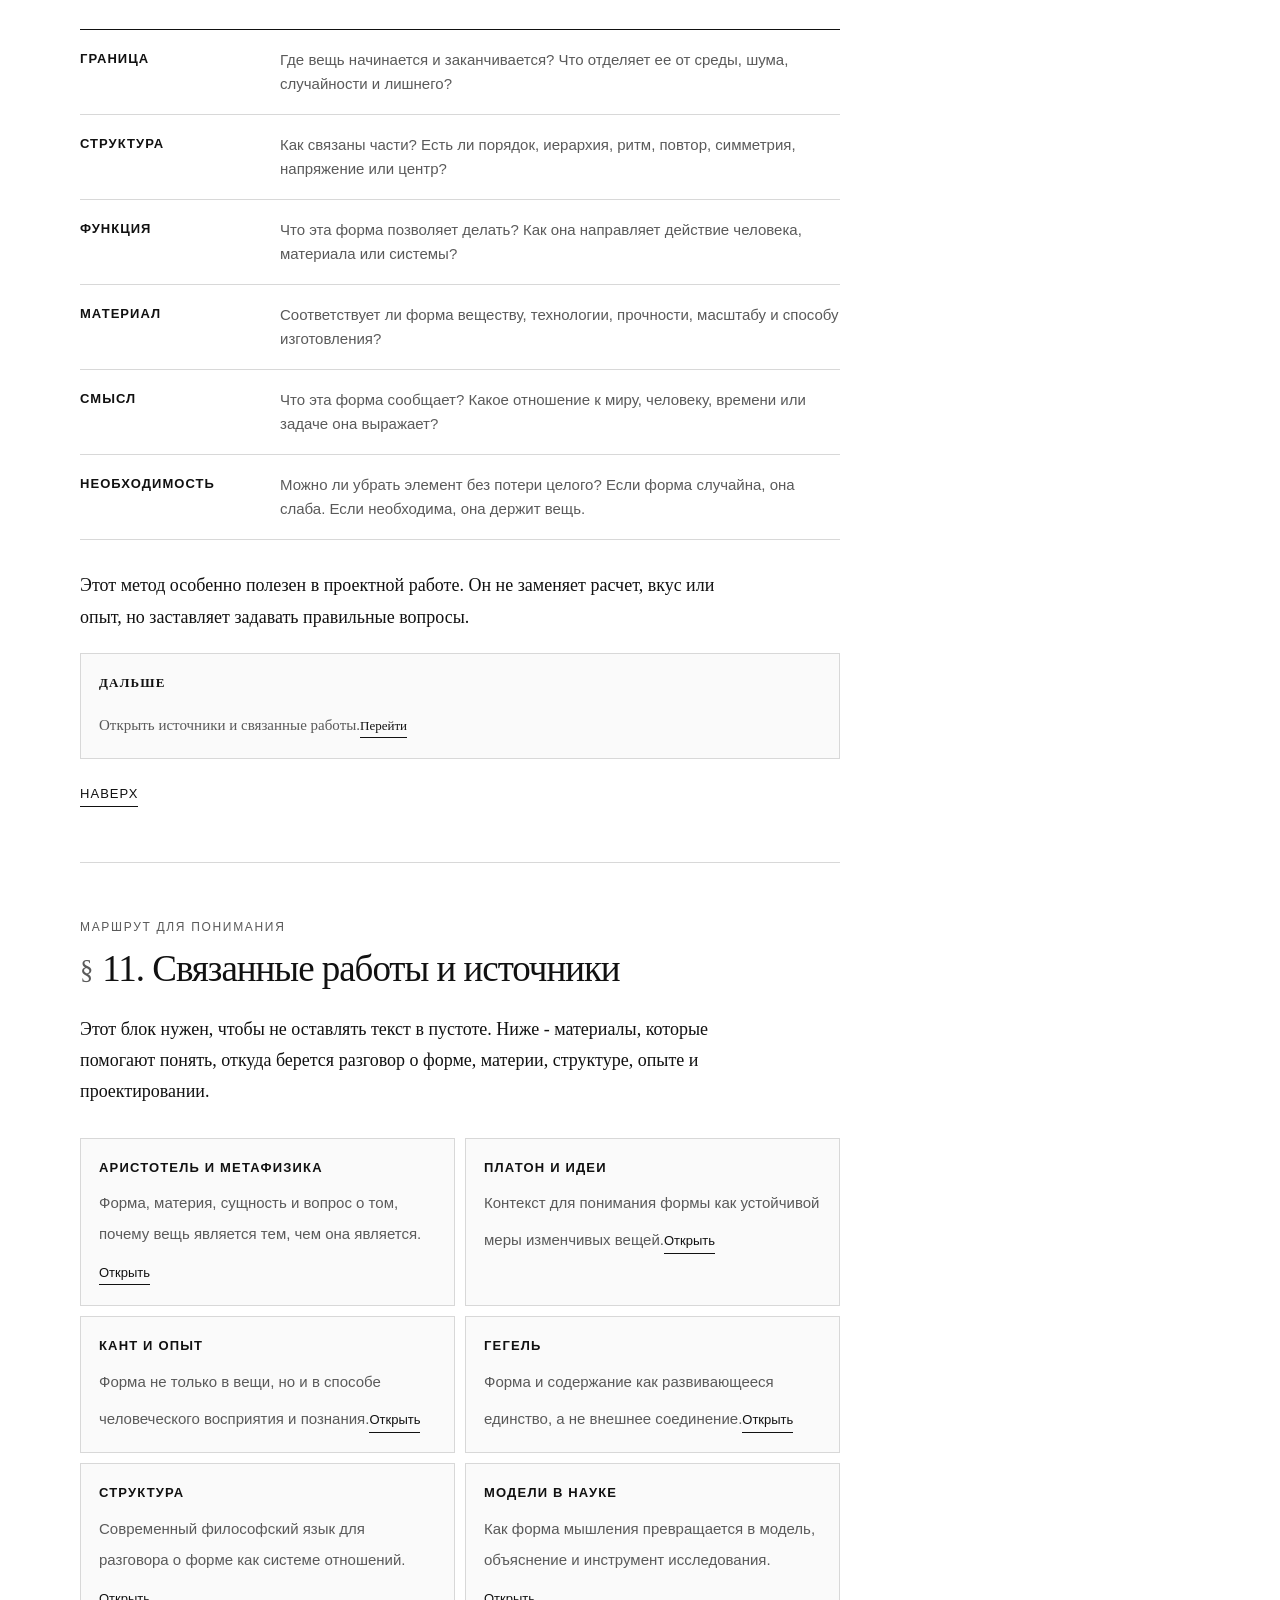
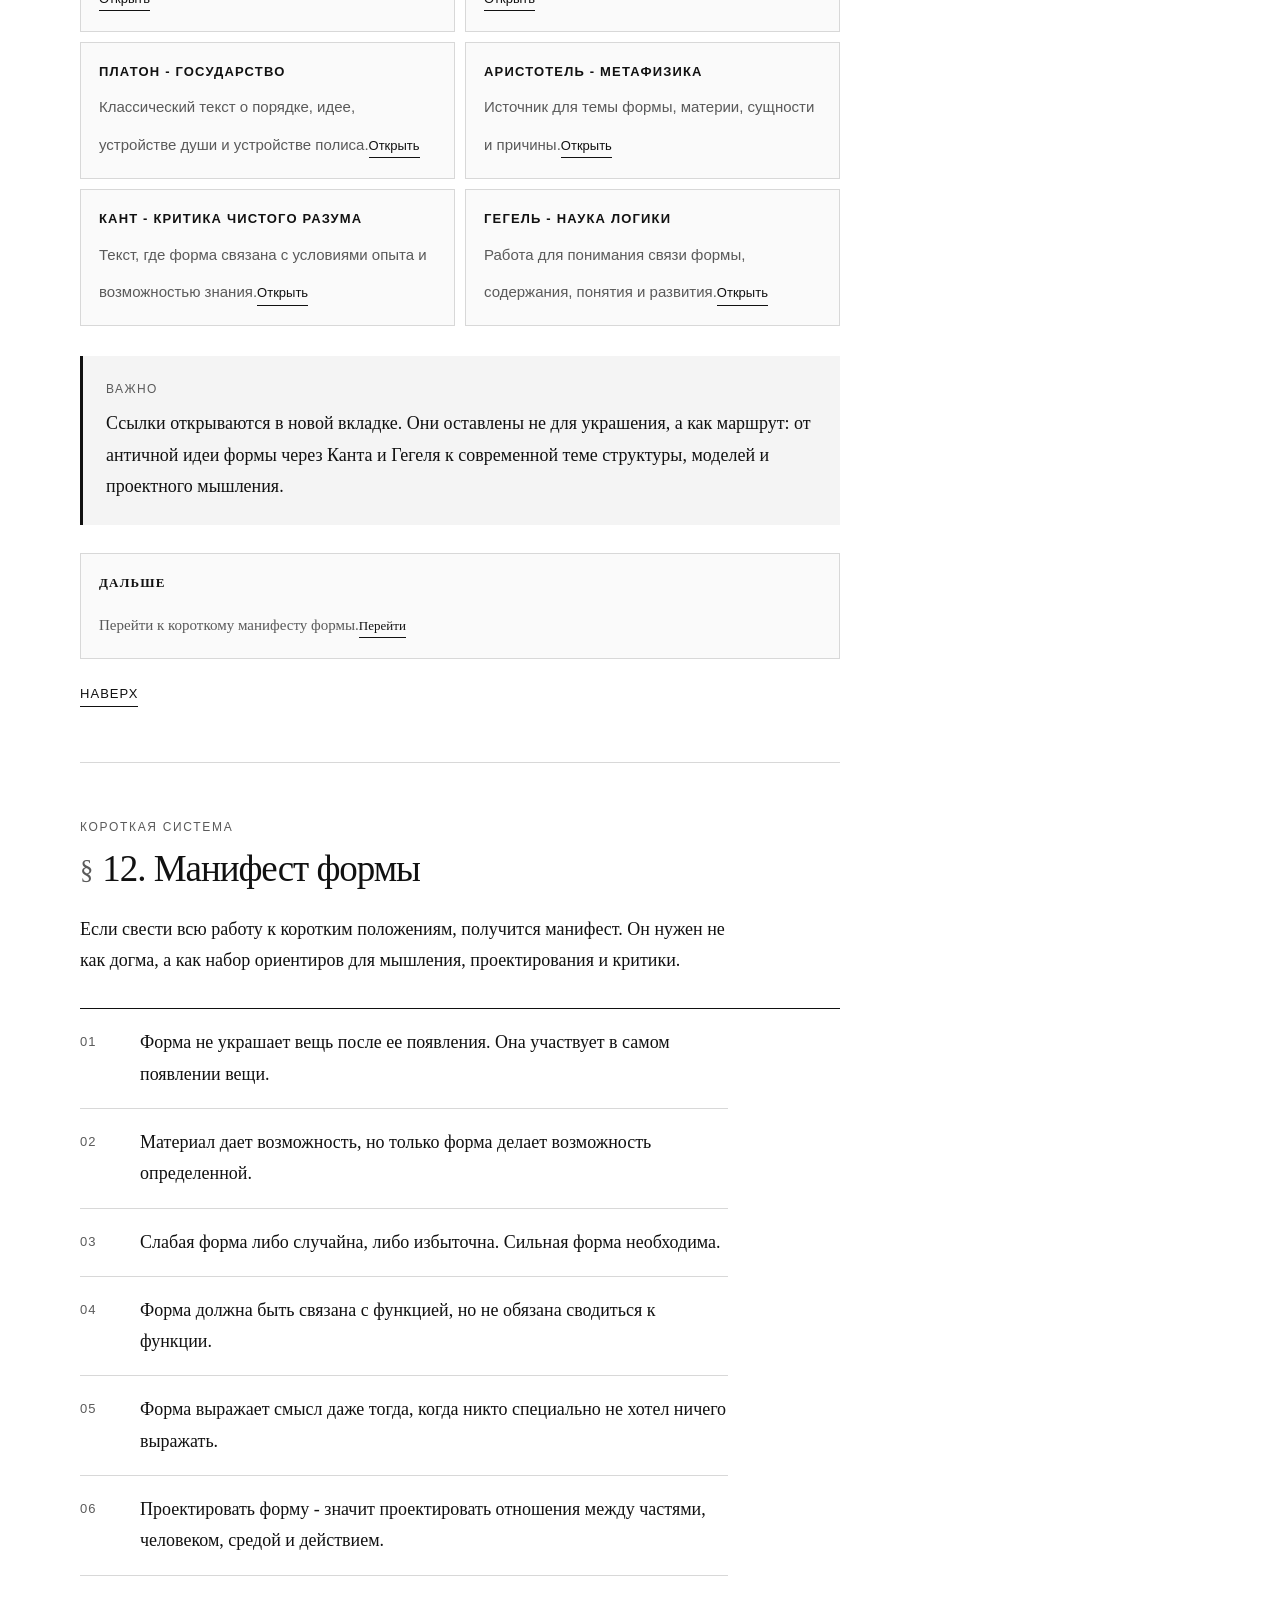
==== commit 8c41c6da: "Add editor expert perspective to philosophy form page" ====
--- a/philosophy-form/index.html
+++ b/philosophy-form/index.html
@@ -297,30 +297,30 @@
     .quick-actions button:hover { background: var(--text); color: var(--bg); }
 
     .reading-card,
-    .expert-grid,
     .cards,
     .scheme,
     .glossary,
     .link-grid,
     .expert-panel,
-    .route-grid {
+    .route-grid,
+    .editor-grid {
       display: grid;
       gap: 10px;
       font-family: Arial, sans-serif;
     }
 
     .reading-card { grid-template-columns: repeat(3, 1fr); margin-top: 34px; }
-    .expert-grid { grid-template-columns: repeat(5, 1fr); margin-top: 30px; }
     .expert-panel { grid-template-columns: 1fr; margin: 30px 0; }
     .route-grid { grid-template-columns: repeat(4, 1fr); margin: 30px 0; }
+    .editor-grid { grid-template-columns: repeat(3, 1fr); margin: 30px 0; }
     .cards { grid-template-columns: 1fr 1fr; margin: 28px 0; }
     .glossary { grid-template-columns: 1fr 1fr; margin: 30px 0 0; }
     .link-grid { grid-template-columns: 1fr 1fr; margin: 30px 0; }
 
     .reading-card div,
-    .expert-grid div,
     .expert-item,
     .route-step,
+    .editor-card,
     .card,
     .term,
     .source-link,
@@ -331,7 +331,6 @@
       transition: transform 0.18s ease, border-color 0.18s ease, background 0.18s ease;
     }
 
-    .expert-grid div,
     .expert-item { border-top: 2px solid var(--text); }
 
     .card:hover,
@@ -339,16 +338,17 @@
     .source-link:hover,
     .next-link:hover,
     .expert-item:hover,
-    .route-step:hover {
+    .route-step:hover,
+    .editor-card:hover {
       transform: translateY(-2px);
       border-color: var(--text);
       background: #fff;
     }
 
     .reading-card b,
-    .expert-grid b,
     .expert-item b,
     .route-step b,
+    .editor-card b,
     .card b,
     .term b,
     .source-link b,
@@ -362,9 +362,9 @@
     }
 
     .reading-card span,
-    .expert-grid div,
     .expert-item span,
     .route-step span,
+    .editor-card span,
     .card span,
     .term span,
     .source-link span,
@@ -393,7 +393,8 @@
 
     .toc-box,
     .formula,
-    .summary-box {
+    .summary-box,
+    .editor-note {
       margin: 30px 0;
       padding: 24px;
       border: 1px solid var(--line);
@@ -405,7 +406,8 @@
 
     .toc-box b,
     .formula strong,
-    .summary-box b {
+    .summary-box b,
+    .editor-note b {
       display: block;
       margin-bottom: 10px;
       font-size: 13px;
@@ -534,8 +536,7 @@
     }
 
     @media (max-width: 860px) {
-      .expert-grid { grid-template-columns: 1fr 1fr; }
-      .route-grid { grid-template-columns: 1fr 1fr; }
+      .route-grid, .editor-grid { grid-template-columns: 1fr 1fr; }
       .mobile-contents { display: block; }
     }
 
@@ -548,7 +549,7 @@
       main { padding-top: 38px; }
       h2 { font-size: 32px; }
       .subtitle, .lead, .thesis, .quote, .final p { font-size: 20px; }
-      .scheme, .cards, .expert-grid, .glossary, .reading-card, .link-grid, .route-grid { grid-template-columns: 1fr; }
+      .scheme, .cards, .glossary, .reading-card, .link-grid, .route-grid, .editor-grid { grid-template-columns: 1fr; }
       .matrix-row, .manifesto p { grid-template-columns: 1fr; gap: 8px; }
       .floating-tools { right: 12px; bottom: 12px; }
       .floating-tools a, .floating-tools button { width: 40px; height: 40px; }
@@ -565,7 +566,7 @@
       main { max-width: none; padding: 0; }
       .layout { display: block; }
       section { page-break-inside: avoid; border-bottom: 1px solid #999; }
-      .card, .term, .formula, .toc-box, .note, .thesis, .source-link, .next-link, .expert-item, .summary-box { background: #fff !important; }
+      .card, .term, .formula, .toc-box, .note, .thesis, .source-link, .next-link, .expert-item, .summary-box, .editor-note, .editor-card { background: #fff !important; }
     }
   </style>
 </head>
@@ -580,6 +581,7 @@
       <nav aria-label="Навигация по статье">
         <a href="#start">Начало</a>
         <a href="#expert-review">Эксперты</a>
+        <a href="#editor">Редактор</a>
         <a href="#question">Вопрос</a>
         <a href="#levels">Уровни</a>
         <a href="#history">История</a>
@@ -593,6 +595,7 @@
       <details>
         <summary>Карта чтения</summary>
         <a href="#expert-review">Экспертная рамка</a>
+        <a href="#editor">Редакторская правка</a>
         <a href="#question">1. Главный вопрос</a>
         <a href="#levels">2. Четыре уровня формы</a>
         <a href="#history">4. История идеи формы</a>
@@ -613,10 +616,11 @@
           <div class="label">Дискуссионная работа для чтения</div>
           <h1>Философия формы</h1>
           <p class="subtitle">Форма - это не только внешний вид вещи. Это способ, благодаря которому материал становится определенным целым: получает границу, порядок, функцию, выразительность и смысл.</p>
-          <div class="meta">Черно-белая минимальная версия для GitHub Pages · 12-15 минут чтения · версия после доработки 3 экспертов</div>
+          <div class="meta">Черно-белая минимальная версия для GitHub Pages · 12-15 минут чтения · версия после доработки 4 экспертов</div>
 
           <div class="quick-actions" aria-label="Быстрые действия">
             <a href="#expert-review">Что улучшено</a>
+            <a href="#editor">Редакторская правка</a>
             <a href="#method">Перейти к методу</a>
             <a href="#links">Открыть источники</a>
             <button type="button" id="copyButton">Скопировать ссылку</button><span id="copyStatus" aria-live="polite"></span>
@@ -626,7 +630,7 @@
           <div class="reading-card" aria-label="Краткая информация о странице">
             <div><b>Формат</b><span>одностраничная статья без внешних библиотек</span></div>
             <div><b>Задача</b><span>понять форму как философский и проектный принцип</span></div>
-            <div><b>Маршрут</b><span>эксперты, тезис, спор, практика, метод, источники, манифест</span></div>
+            <div><b>Маршрут</b><span>эксперты, редактор, тезис, спор, практика, метод, источники, манифест</span></div>
           </div>
 
           <div class="summary-box">
@@ -636,11 +640,11 @@
         </section>
 
         <section id="expert-review" tabindex="-1" data-title="Экспертная доработка">
-          <div class="section-kicker">Доработка с точки зрения 3 экспертов</div>
+          <div class="section-kicker">Доработка с точки зрения 4 экспертов</div>
           <h2>0. Экспертная рамка</h2>
-          <p>Эта версия усилена с трех сторон: философская логика, UX/UI для чтения и техническая аккуратность сайта. Цель - чтобы страница была не просто красивой, а понятной, доказательной и удобной.</p>
-
-          <div class="expert-panel" aria-label="Три экспертные позиции">
+          <p>Эта версия усилена с четырех сторон: философская логика, UX/UI для чтения, техническая аккуратность сайта и редакторская ясность. Цель - чтобы страница была не просто красивой, а понятной, доказательной, удобной и хорошо написанной.</p>
+
+          <div class="expert-panel" aria-label="Четыре экспертные позиции">
             <div class="expert-item">
               <b>1. Философ-методолог</b>
               <span>Усилена логика работы: сначала дается главный тезис, затем проблема, контраргумент, синтез и практический метод. Это делает текст дискуссионным, а не просто описательным.</span>
@@ -653,6 +657,10 @@
               <b>3. Фронтенд-разработчик</b>
               <span>Сохранена автономность одного HTML-файла. Улучшены семантика, адаптивность, печатная версия, доступность с клавиатуры, режим reduced motion и простая JS-логика без тяжелых библиотек.</span>
             </div>
+            <div class="expert-item">
+              <b>4. Редактор</b>
+              <span>Добавлена редакторская рамка: что читатель должен понять, какие слова являются ключевыми, где главный спор и как не потеряться в философском тексте. Смысловые повторы сохранены только там, где они работают как опорные формулы.</span>
+            </div>
           </div>
 
           <div class="route-grid" aria-label="Маршрут чтения">
@@ -660,6 +668,31 @@
             <div class="route-step"><b>2. Сравнить</b><span>позиции: форма реальна или это только удобное слово.</span></div>
             <div class="route-step"><b>3. Применить</b><span>метод анализа формы к вещи, тексту, проекту или интерфейсу.</span></div>
             <div class="route-step"><b>4. Закрепить</b><span>идею через манифест, словарь и источники.</span></div>
+          </div>
+
+          <a class="next-link" href="#editor"><b>Дальше</b><span>Посмотреть, что именно добавил редактор.</span><em>Перейти</em></a>
+          <a class="top-link" href="#start">Наверх</a>
+        </section>
+
+        <section id="editor" tabindex="-1" data-title="Редакторская правка">
+          <div class="section-kicker">Редакторская доработка</div>
+          <h2>0.1. Редакторская правка</h2>
+          <p>Редактор нужен не для того, чтобы сделать философию проще любой ценой. Его задача - убрать туман, сохранить глубину и дать читателю опоры: где главный тезис, где спор, где вывод и зачем все это читать.</p>
+
+          <div class="editor-note">
+            <b>Редакторская выжимка</b>
+            Эта работа отвечает на один вопрос: как из материала, элементов и возможностей возникает целое. Ответ: через форму. Форма не добавляется к вещи снаружи, а собирает вещь изнутри - через границы, связи, функцию и смысл.
+          </div>
+
+          <div class="editor-grid" aria-label="Редакторские улучшения">
+            <div class="editor-card"><b>Ясность</b><span>Ключевые формулы вынесены в отдельные блоки, чтобы читатель мог быстро схватить основную мысль.</span></div>
+            <div class="editor-card"><b>Ритм</b><span>Текст разбит на короткие смысловые участки: вопрос, тезис, спор, метод, вывод.</span></div>
+            <div class="editor-card"><b>Навигация</b><span>Добавлены подсказки «Дальше», карта чтения и блоки с краткими итогами, чтобы не терять нить.</span></div>
+          </div>
+
+          <div class="summary-box">
+            <b>Как читать быстро</b>
+            Если времени мало, прочитайте первый экран, раздел «Главный вопрос», блок «Дискуссия», раздел «Метод анализа формы» и финальный вывод. Этого достаточно, чтобы понять основную систему.
           </div>
 
           <a class="next-link" href="#question"><b>Дальше</b><span>Перейти к главному философскому вопросу.</span><em>Перейти</em></a>
@@ -879,6 +912,7 @@
         <div class="side-card">
           <b>Карта чтения</b>
           <a href="#expert-review">0. Эксперты</a>
+          <a href="#editor">0.1. Редактор</a>
           <a href="#question">1. Главный вопрос</a>
           <a href="#levels">2. Уровни формы</a>
           <a href="#matter">3. Материя и форма</a>
@@ -899,10 +933,11 @@
           </div>
         </div>
         <div class="side-card">
-          <b>3 экспертных критерия</b>
+          <b>4 экспертных критерия</b>
           <a href="#expert-review">Ясность тезиса</a>
           <a href="#expert-review">Удобство чтения</a>
           <a href="#expert-review">Техническая чистота</a>
+          <a href="#editor">Редакторская ясность</a>
         </div>
       </aside>
     </div>
@@ -915,7 +950,7 @@
   </div>
 
   <footer>
-    Авторская дискуссионная работа «Философия формы». Версия подготовлена как минималистичный одностраничный сайт для GitHub Pages. Доработана с точки зрения трех экспертов: философа-методолога, UX/UI-дизайнера и фронтенд-разработчика.
+    Авторская дискуссионная работа «Философия формы». Версия подготовлена как минималистичный одностраничный сайт для GitHub Pages. Доработана с точки зрения четырех экспертов: философа-методолога, UX/UI-дизайнера, фронтенд-разработчика и редактора.
   </footer>
 
   <script>
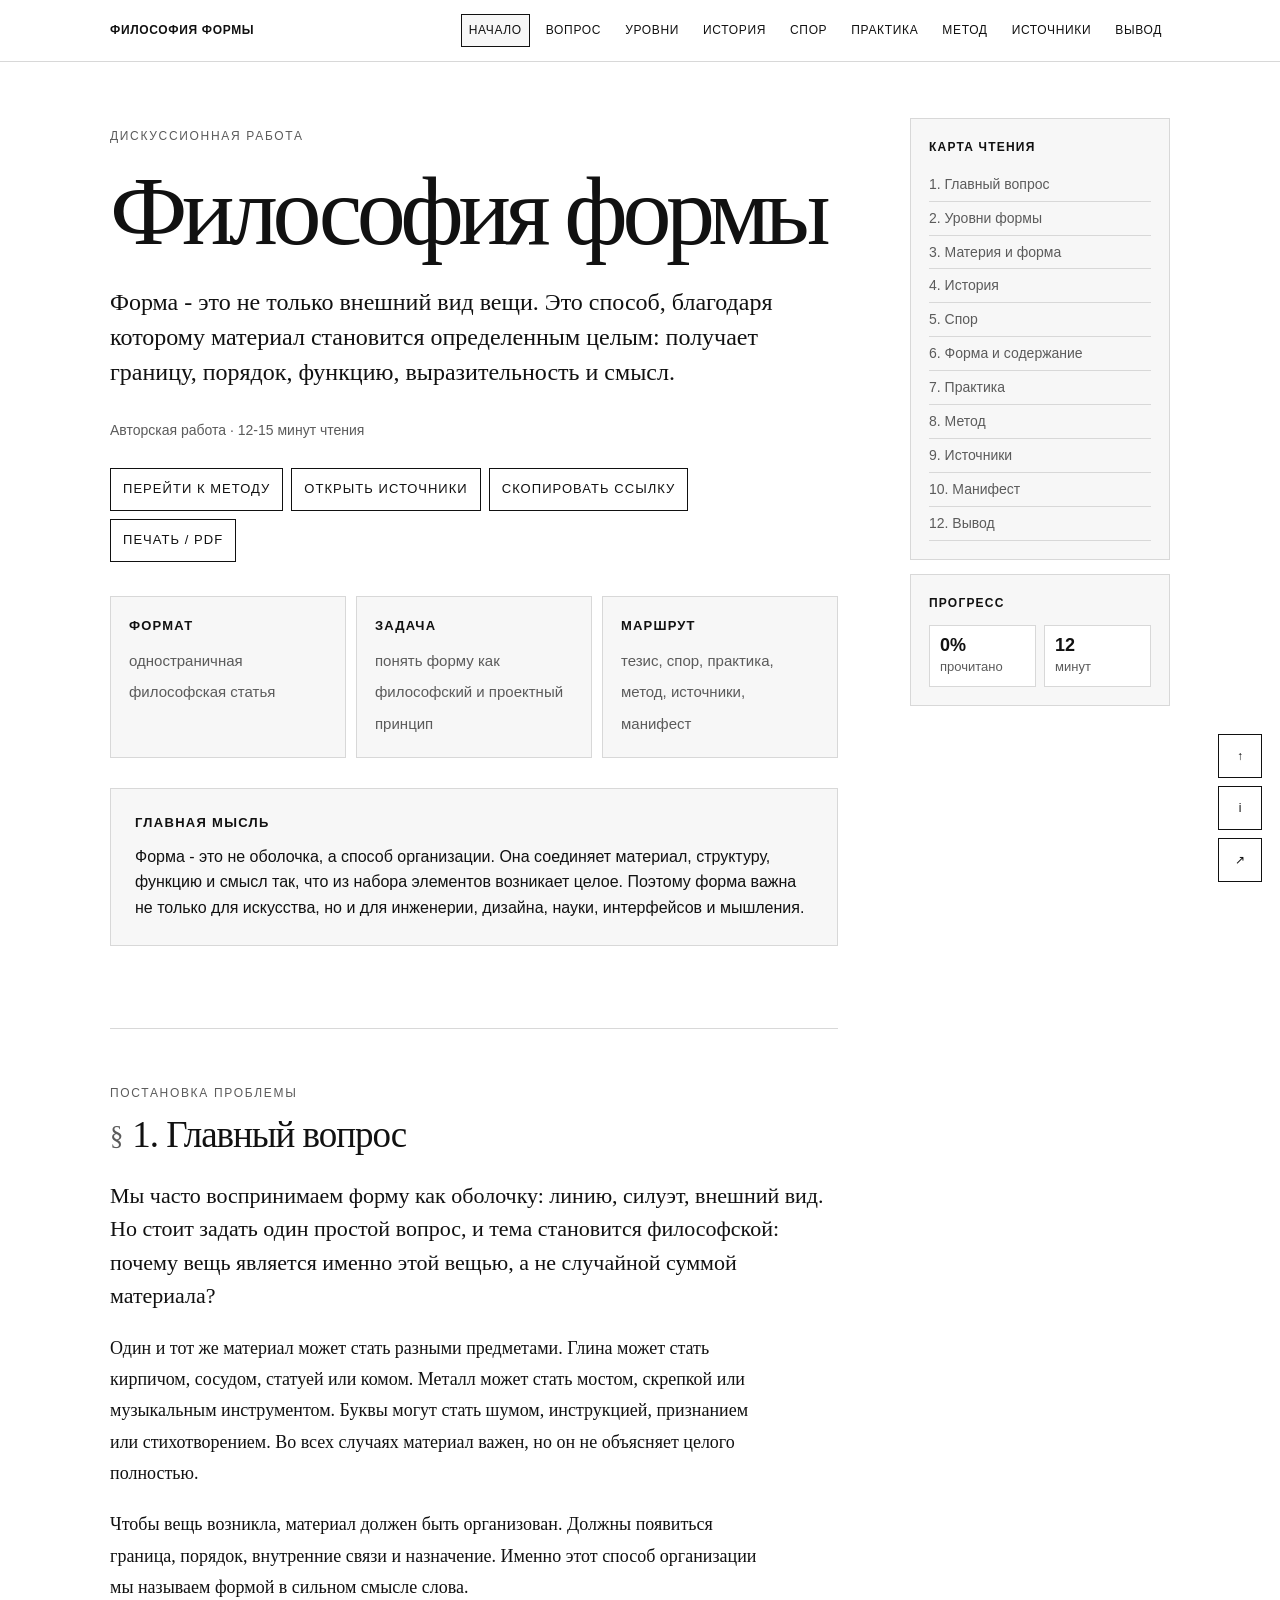
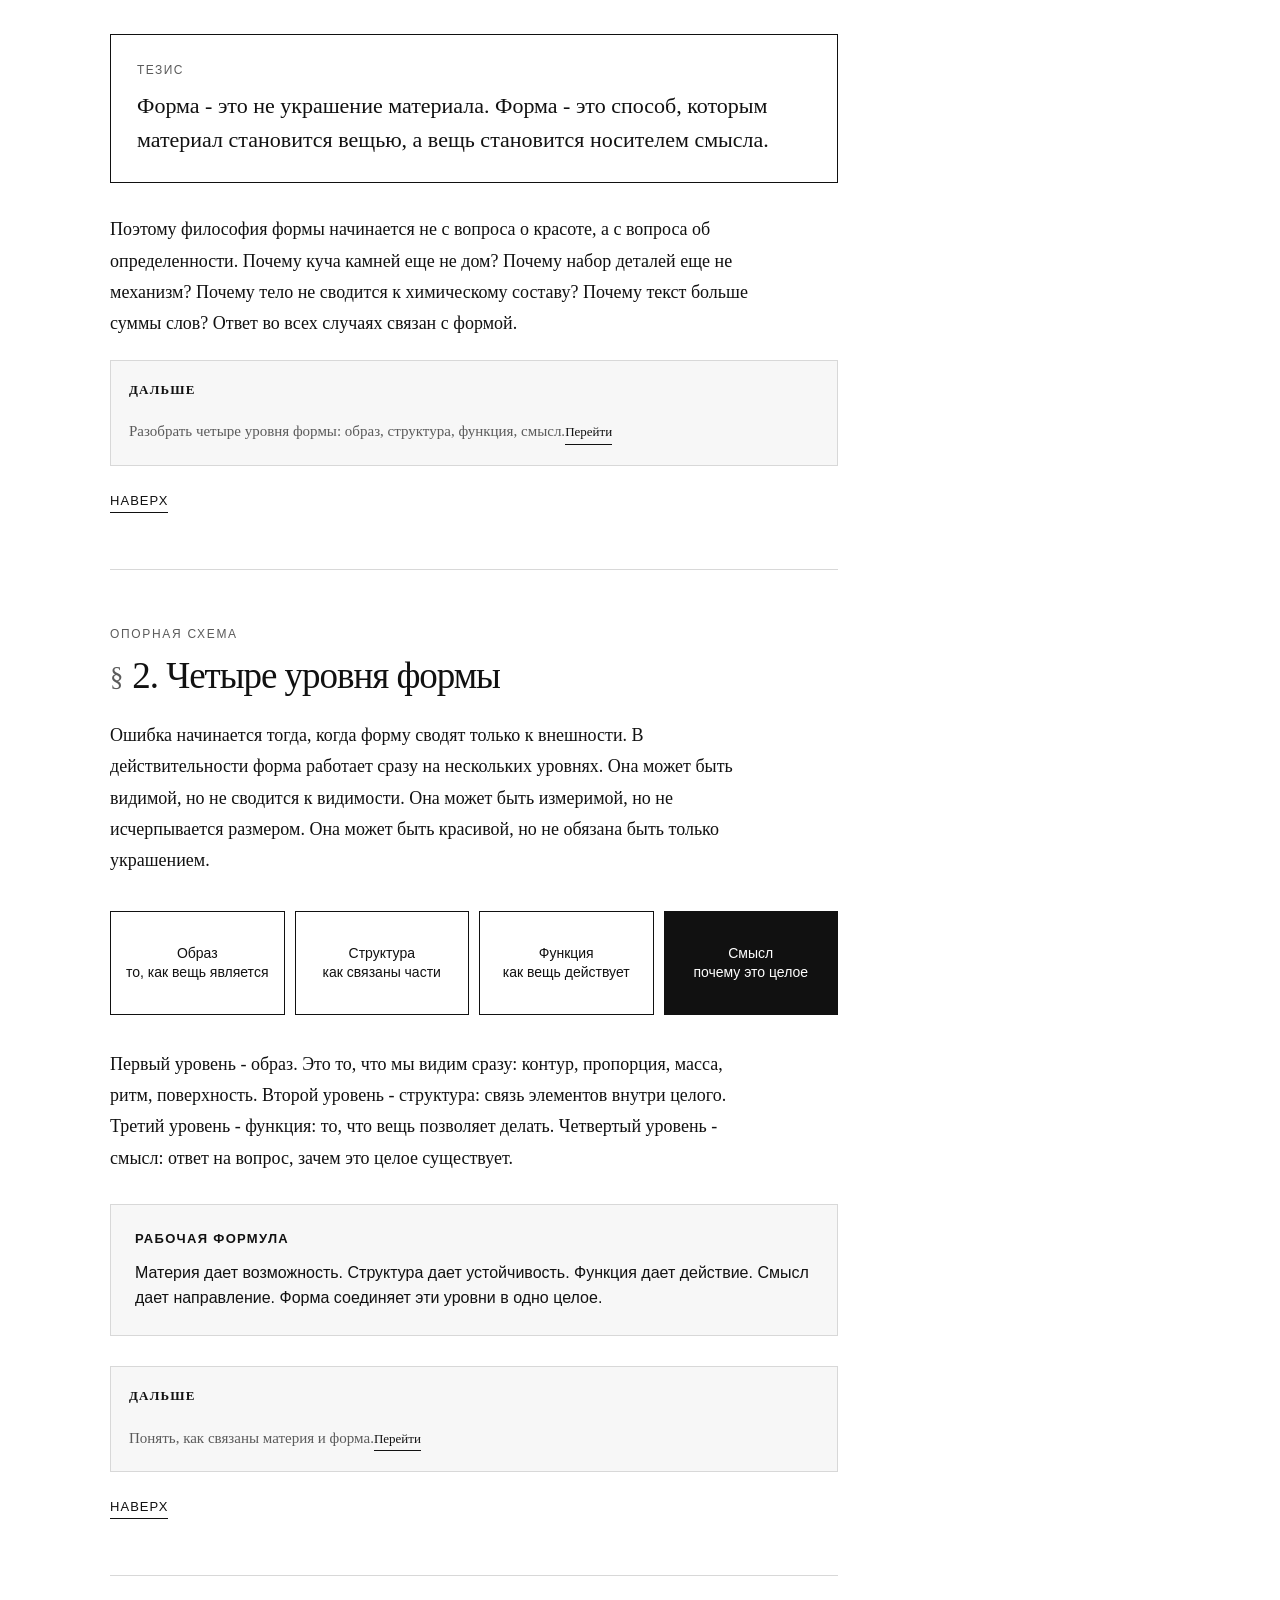
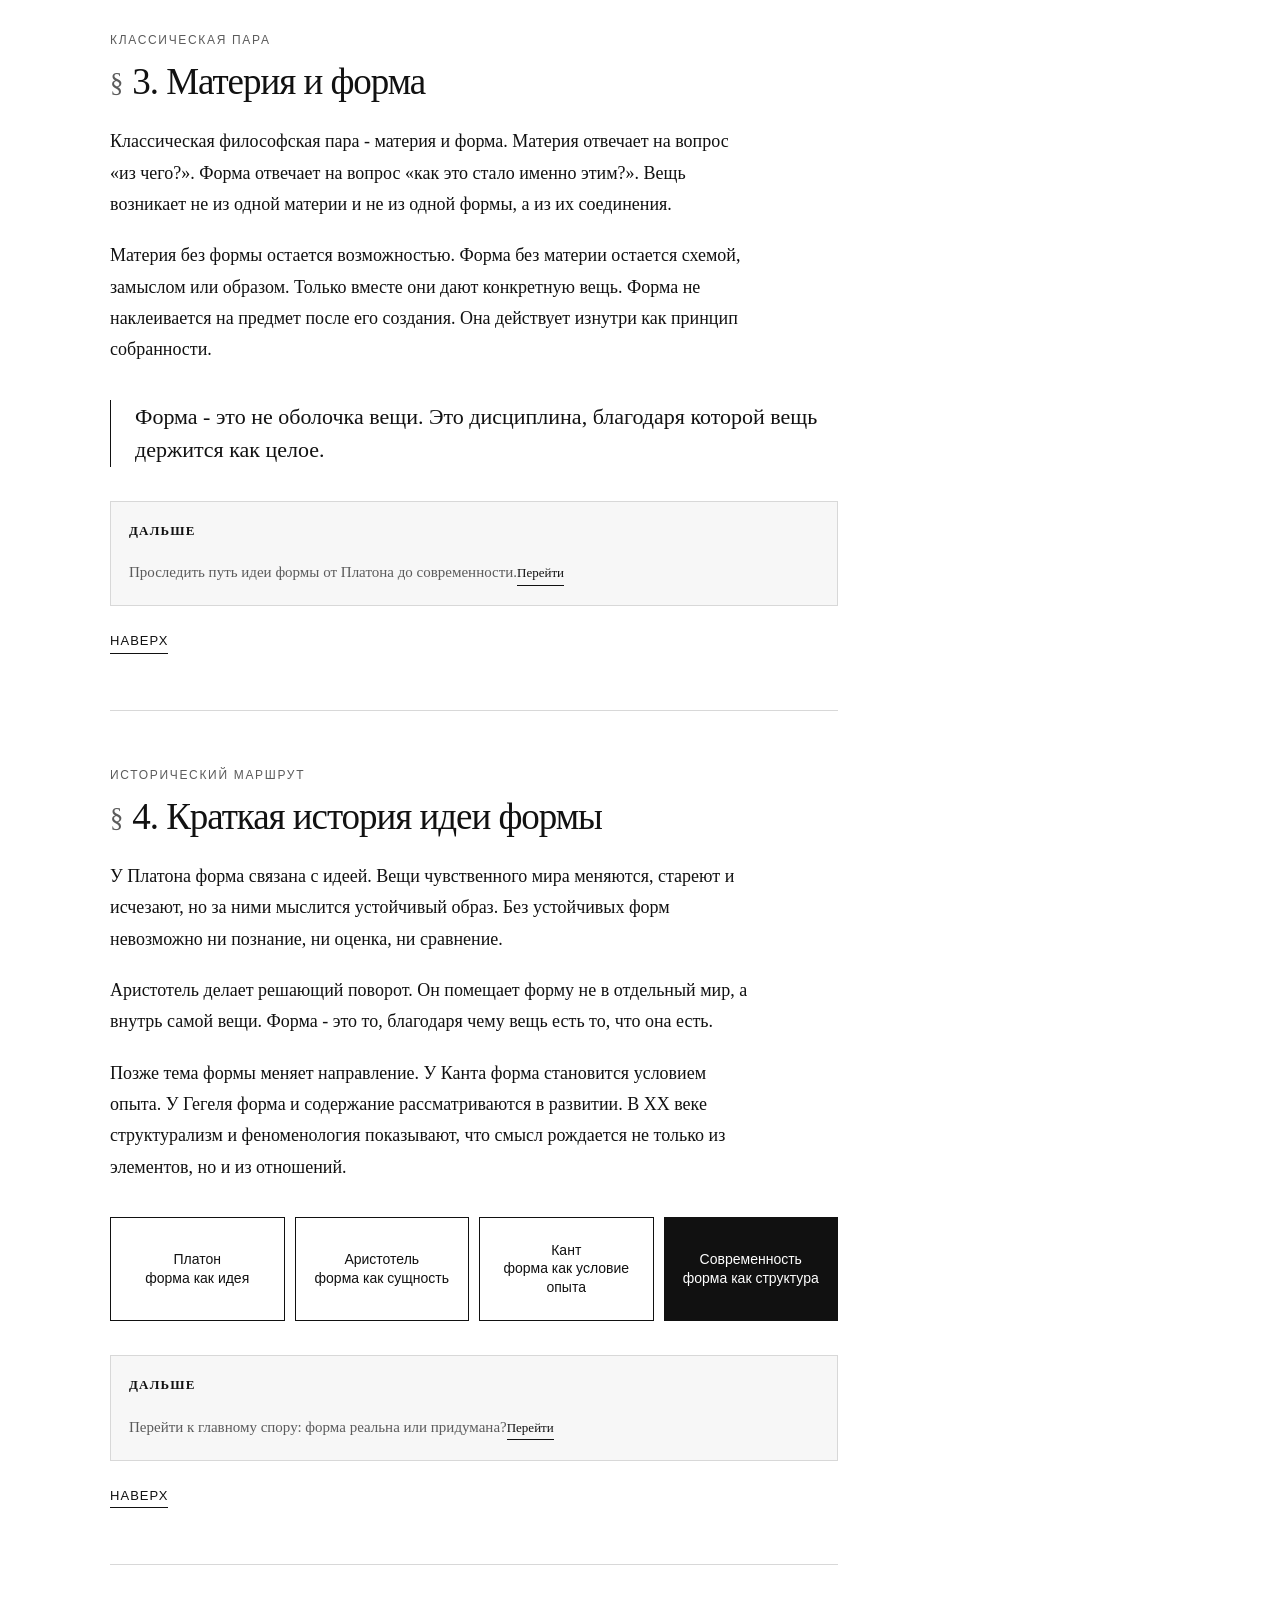
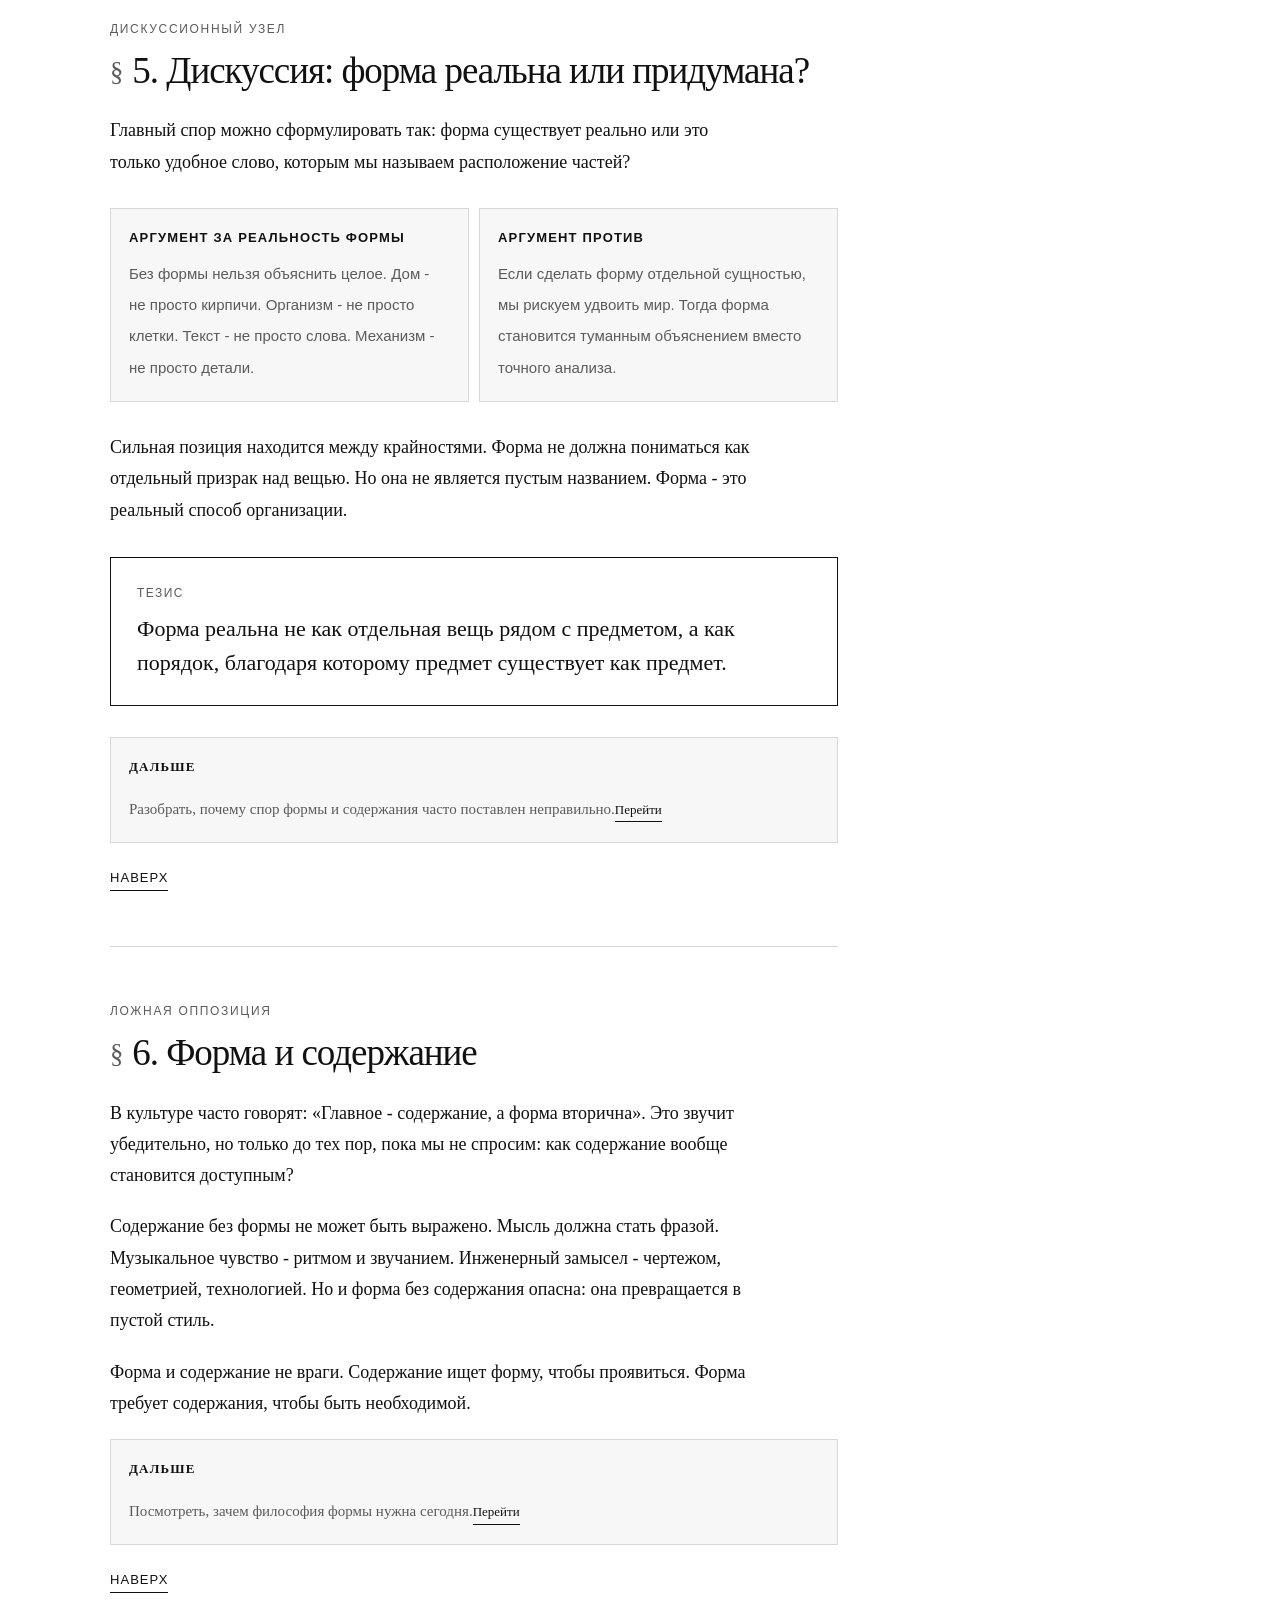
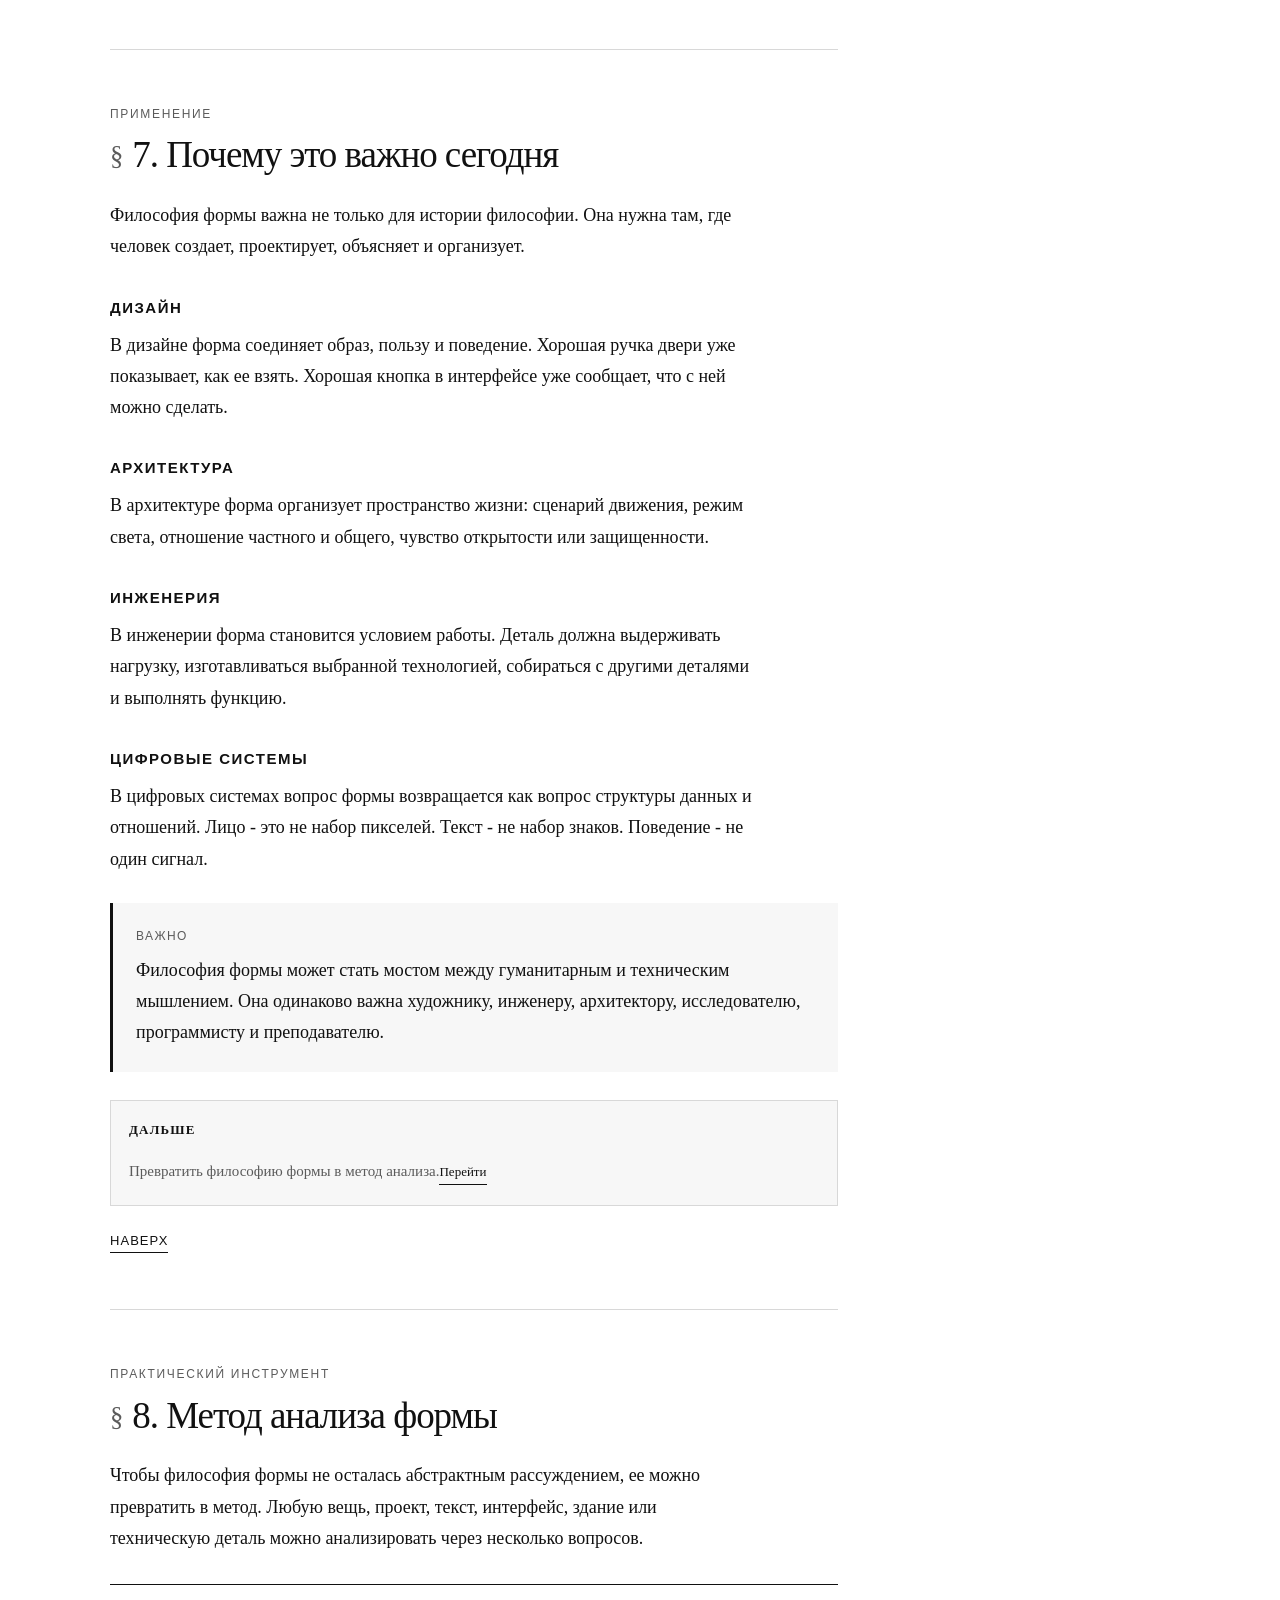
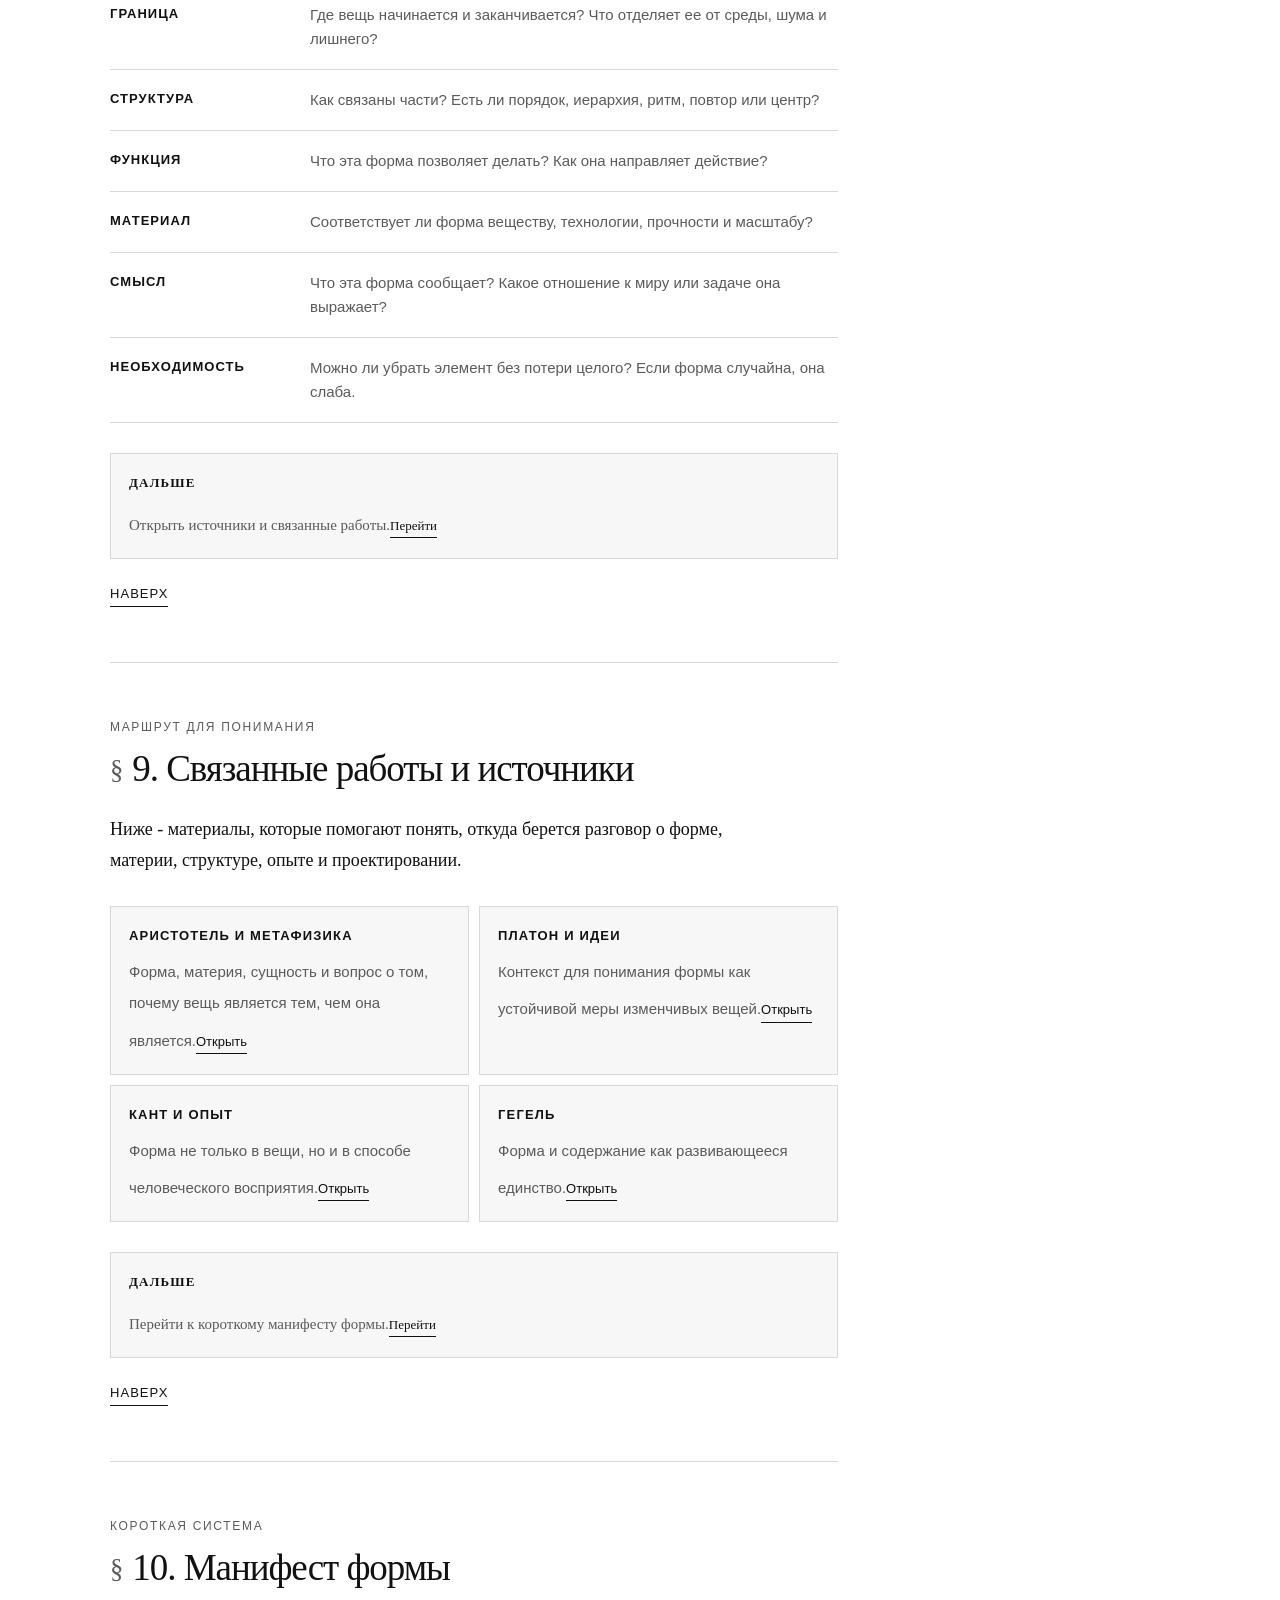
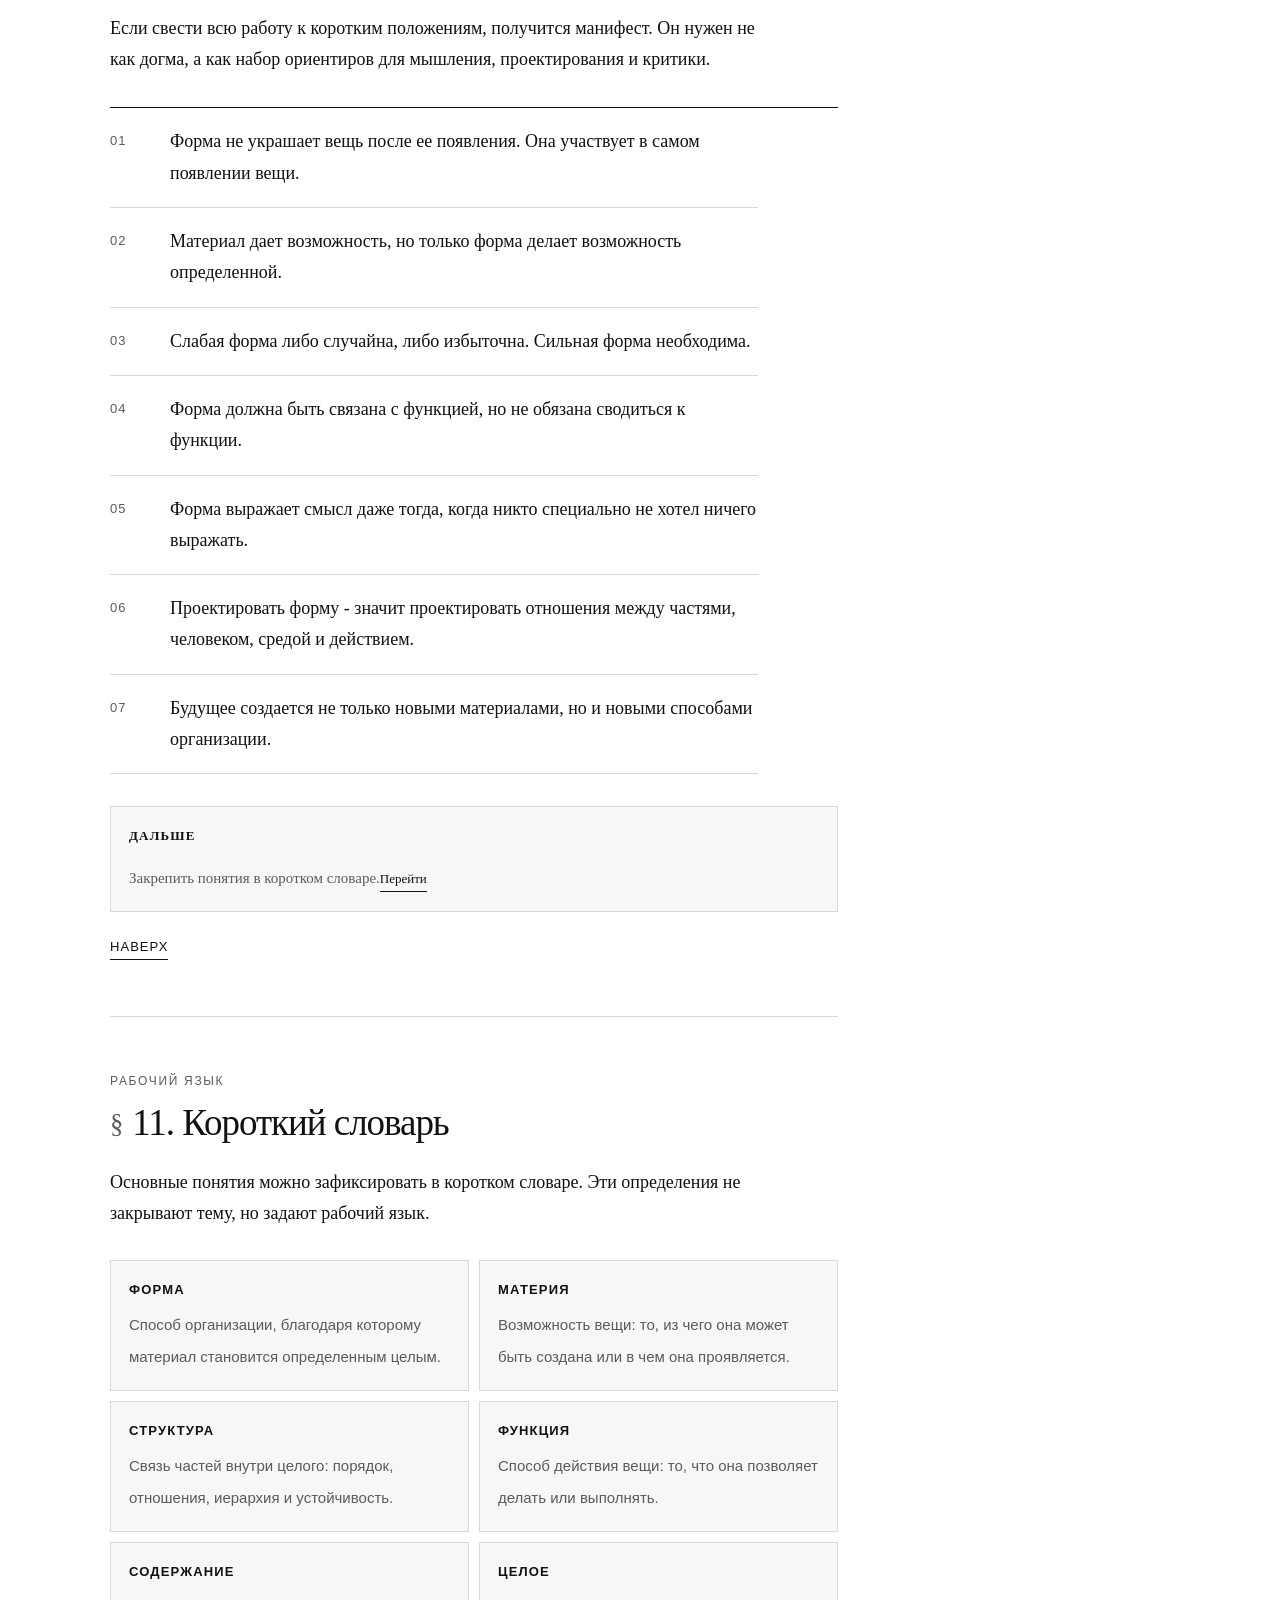
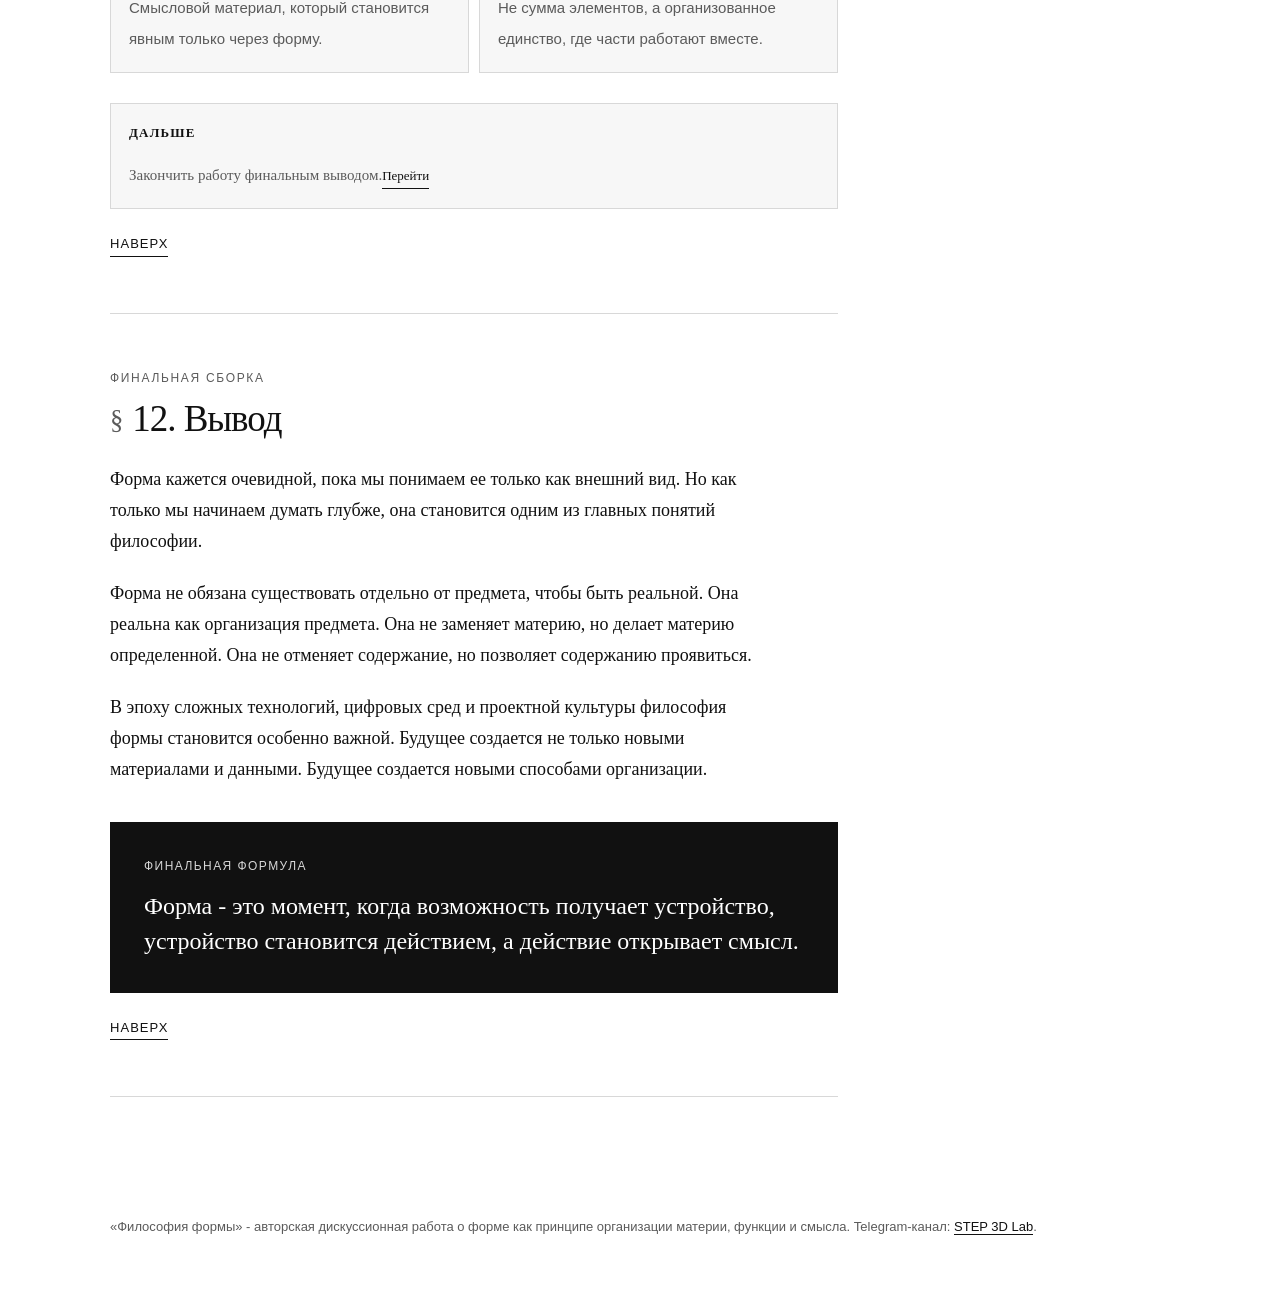
==== commit 1ac4a3ea: "Publish clean final version of philosophy form page" ====
--- a/philosophy-form/index.html
+++ b/philosophy-form/index.html
@@ -4,1000 +4,51 @@
   <meta charset="UTF-8" />
   <meta name="viewport" content="width=device-width, initial-scale=1.0" />
   <title>Философия формы</title>
-  <meta name="description" content="Авторская дискуссионная работа о философии формы: форма как способ организации материи, смысла и действия." />
-
+  <meta name="description" content="Авторская дискуссионная работа о философии формы как способе организации материи, функции и смысла." />
   <style>
-    :root {
-      --bg: #ffffff;
-      --text: #111111;
-      --muted: #5a5a5a;
-      --line: #d8d8d8;
-      --soft: #f4f4f4;
-      --soft2: #fafafa;
-      --max: 1160px;
-      --read: 760px;
-      --side: 270px;
-    }
-
-    * { box-sizing: border-box; }
-    html { scroll-behavior: smooth; }
-
-    body {
-      margin: 0;
-      background: var(--bg);
-      color: var(--text);
-      font-family: Georgia, "Times New Roman", serif;
-      font-size: 18px;
-      line-height: 1.74;
-      text-rendering: optimizeLegibility;
-      -webkit-font-smoothing: antialiased;
-    }
-
-    ::selection { background: var(--text); color: var(--bg); }
-
-    .progress {
-      position: fixed;
-      top: 0;
-      left: 0;
-      width: 0;
-      height: 3px;
-      background: var(--text);
-      z-index: 100;
-    }
-
-    .skip-link {
-      position: absolute;
-      top: -60px;
-      left: 20px;
-      padding: 10px 14px;
-      background: var(--text);
-      color: var(--bg);
-      font-family: Arial, sans-serif;
-      font-size: 14px;
-      text-decoration: none;
-      z-index: 200;
-    }
-
-    .skip-link:focus { top: 14px; }
-    a:focus-visible, button:focus-visible { outline: 2px solid var(--text); outline-offset: 3px; }
-
-    header {
-      position: sticky;
-      top: 0;
-      z-index: 10;
-      border-bottom: 1px solid var(--line);
-      background: rgba(255, 255, 255, 0.96);
-      backdrop-filter: blur(8px);
-    }
-
-    .topbar {
-      max-width: var(--max);
-      margin: 0 auto;
-      padding: 14px 20px;
-      display: flex;
-      justify-content: space-between;
-      gap: 20px;
-      align-items: center;
-      font-family: Arial, sans-serif;
-      font-size: 12px;
-      letter-spacing: 0.055em;
-      text-transform: uppercase;
-    }
-
-    .brand { font-weight: 700; white-space: nowrap; }
-
-    nav {
-      display: flex;
-      flex-wrap: wrap;
-      justify-content: flex-end;
-      gap: 8px;
-    }
-
-    nav a {
-      color: var(--text);
-      text-decoration: none;
-      border: 1px solid transparent;
-      padding: 5px 7px;
-      transition: background 0.18s ease, border-color 0.18s ease;
-    }
-
-    nav a:hover,
-    nav a.active { border-color: var(--text); background: var(--soft2); }
-
-    .mobile-contents {
-      display: none;
-      max-width: var(--max);
-      margin: 0 auto;
-      padding: 0 20px 12px;
-      font-family: Arial, sans-serif;
-    }
-
-    .mobile-contents details {
-      border: 1px solid var(--line);
-      background: var(--soft2);
-      padding: 12px;
-    }
-
-    .mobile-contents summary {
-      cursor: pointer;
-      text-transform: uppercase;
-      letter-spacing: 0.08em;
-      font-size: 12px;
-      font-weight: 700;
-    }
-
-    .mobile-contents a {
-      display: block;
-      color: var(--text);
-      text-decoration: none;
-      padding: 9px 0;
-      border-bottom: 1px solid var(--line);
-      font-size: 14px;
-    }
-
-    main {
-      max-width: var(--max);
-      margin: 0 auto;
-      padding: 56px 20px 86px;
-    }
-
-    .layout {
-      display: grid;
-      grid-template-columns: minmax(0, var(--read)) var(--side);
-      gap: 72px;
-      align-items: start;
-    }
-
-    article { min-width: 0; }
-
-    aside {
-      position: sticky;
-      top: 74px;
-      font-family: Arial, sans-serif;
-      font-size: 14px;
-    }
-
-    .side-card {
-      border: 1px solid var(--line);
-      background: var(--soft2);
-      padding: 18px;
-      margin-bottom: 14px;
-    }
-
-    .side-card b {
-      display: block;
-      margin-bottom: 10px;
-      font-size: 12px;
-      text-transform: uppercase;
-      letter-spacing: 0.1em;
-    }
-
-    .side-card a {
-      display: block;
-      color: var(--muted);
-      text-decoration: none;
-      padding: 7px 0;
-      border-bottom: 1px solid var(--line);
-      line-height: 1.35;
-    }
-
-    .side-card a:hover,
-    .side-card a.active { color: var(--text); }
-
-    .read-meter {
-      display: grid;
-      grid-template-columns: 1fr 1fr;
-      gap: 8px;
-      margin-top: 12px;
-    }
-
-    .read-meter span {
-      border: 1px solid var(--line);
-      padding: 10px;
-      background: #fff;
-      color: var(--muted);
-      font-size: 13px;
-      line-height: 1.35;
-    }
-
-    .read-meter strong {
-      display: block;
-      color: var(--text);
-      font-size: 18px;
-      line-height: 1.1;
-      margin-bottom: 2px;
-    }
-
-    section {
-      max-width: var(--read);
-      padding: 54px 0;
-      border-bottom: 1px solid var(--line);
-      scroll-margin-top: 84px;
-    }
-
-    .hero { max-width: var(--read); padding-top: 8px; padding-bottom: 52px; }
-
-    .label,
-    .section-kicker {
-      margin-bottom: 18px;
-      color: var(--muted);
-      font-family: Arial, sans-serif;
-      font-size: 12px;
-      text-transform: uppercase;
-      letter-spacing: 0.14em;
-    }
-
-    .section-kicker { margin-bottom: 10px; }
-
-    h1 {
-      margin: 0 0 28px;
-      font-size: clamp(46px, 8vw, 98px);
-      line-height: 0.94;
-      font-weight: 400;
-      letter-spacing: -0.055em;
-    }
-
-    h2 {
-      max-width: 720px;
-      margin: 0 0 24px;
-      font-size: 37px;
-      line-height: 1.12;
-      font-weight: 400;
-      letter-spacing: -0.028em;
-    }
-
-    h2::before {
-      content: "§";
-      display: inline-block;
-      margin-right: 10px;
-      color: var(--muted);
-      font-size: 0.72em;
-      transform: translateY(-2px);
-    }
-
-    h3 {
-      margin: 34px 0 12px;
-      font-family: Arial, sans-serif;
-      font-size: 15px;
-      line-height: 1.4;
-      text-transform: uppercase;
-      letter-spacing: 0.1em;
-    }
-
-    p { max-width: 72ch; margin: 0 0 20px; }
-    p + p { margin-top: 2px; }
-    section > p:last-child { margin-bottom: 0; }
-
-    .subtitle { max-width: 780px; margin: 0; font-size: 24px; line-height: 1.46; }
-    .meta { margin-top: 28px; color: var(--muted); font-family: Arial, sans-serif; font-size: 14px; }
-
-    .quick-actions {
-      display: flex;
-      flex-wrap: wrap;
-      gap: 8px;
-      margin-top: 26px;
-      font-family: Arial, sans-serif;
-    }
-
-    .quick-actions a,
-    .quick-actions button {
-      border: 1px solid var(--text);
-      background: #fff;
-      color: var(--text);
-      padding: 9px 12px;
-      font: inherit;
-      font-size: 13px;
-      text-transform: uppercase;
-      letter-spacing: 0.08em;
-      text-decoration: none;
-      cursor: pointer;
-    }
-
-    .quick-actions a:hover,
-    .quick-actions button:hover { background: var(--text); color: var(--bg); }
-
-    .reading-card,
-    .cards,
-    .scheme,
-    .glossary,
-    .link-grid,
-    .expert-panel,
-    .route-grid,
-    .editor-grid {
-      display: grid;
-      gap: 10px;
-      font-family: Arial, sans-serif;
-    }
-
-    .reading-card { grid-template-columns: repeat(3, 1fr); margin-top: 34px; }
-    .expert-panel { grid-template-columns: 1fr; margin: 30px 0; }
-    .route-grid { grid-template-columns: repeat(4, 1fr); margin: 30px 0; }
-    .editor-grid { grid-template-columns: repeat(3, 1fr); margin: 30px 0; }
-    .cards { grid-template-columns: 1fr 1fr; margin: 28px 0; }
-    .glossary { grid-template-columns: 1fr 1fr; margin: 30px 0 0; }
-    .link-grid { grid-template-columns: 1fr 1fr; margin: 30px 0; }
-
-    .reading-card div,
-    .expert-item,
-    .route-step,
-    .editor-card,
-    .card,
-    .term,
-    .source-link,
-    .next-link {
-      border: 1px solid var(--line);
-      padding: 18px;
-      background: var(--soft2);
-      transition: transform 0.18s ease, border-color 0.18s ease, background 0.18s ease;
-    }
-
-    .expert-item { border-top: 2px solid var(--text); }
-
-    .card:hover,
-    .term:hover,
-    .source-link:hover,
-    .next-link:hover,
-    .expert-item:hover,
-    .route-step:hover,
-    .editor-card:hover {
-      transform: translateY(-2px);
-      border-color: var(--text);
-      background: #fff;
-    }
-
-    .reading-card b,
-    .expert-item b,
-    .route-step b,
-    .editor-card b,
-    .card b,
-    .term b,
-    .source-link b,
-    .next-link b {
-      display: block;
-      margin-bottom: 8px;
-      color: var(--text);
-      font-size: 13px;
-      text-transform: uppercase;
-      letter-spacing: 0.09em;
-    }
-
-    .reading-card span,
-    .expert-item span,
-    .route-step span,
-    .editor-card span,
-    .card span,
-    .term span,
-    .source-link span,
-    .next-link span {
-      color: var(--muted);
-      font-size: 15px;
-      line-height: 1.55;
-    }
-
-    .source-link,
-    .next-link {
-      display: block;
-      color: var(--text);
-      text-decoration: none;
-    }
-
-    .source-link em,
-    .next-link em {
-      display: inline-block;
-      margin-top: 12px;
-      color: var(--text);
-      font-style: normal;
-      font-size: 13px;
-      border-bottom: 1px solid var(--text);
-    }
-
-    .toc-box,
-    .formula,
-    .summary-box,
-    .editor-note {
-      margin: 30px 0;
-      padding: 24px;
-      border: 1px solid var(--line);
-      background: var(--soft2);
-      font-family: Arial, sans-serif;
-      font-size: 16px;
-      line-height: 1.6;
-    }
-
-    .toc-box b,
-    .formula strong,
-    .summary-box b,
-    .editor-note b {
-      display: block;
-      margin-bottom: 10px;
-      font-size: 13px;
-      text-transform: uppercase;
-      letter-spacing: 0.1em;
-    }
-
-    .lead,
-    .thesis,
-    .quote { font-size: 22px; line-height: 1.52; }
-
-    .thesis {
-      margin: 31px 0;
-      padding: 26px;
-      border: 1px solid var(--text);
-      background: var(--bg);
-    }
-
-    .thesis::before {
-      content: "Тезис";
-      display: block;
-      margin-bottom: 10px;
-      color: var(--muted);
-      font-family: Arial, sans-serif;
-      font-size: 12px;
-      text-transform: uppercase;
-      letter-spacing: 0.12em;
-    }
-
-    .note {
-      margin: 28px 0;
-      padding: 23px;
-      background: var(--soft);
-      border-left: 3px solid var(--text);
-    }
-
-    .note::before {
-      content: "Важно";
-      display: block;
-      margin-bottom: 8px;
-      color: var(--muted);
-      font-family: Arial, sans-serif;
-      font-size: 12px;
-      text-transform: uppercase;
-      letter-spacing: 0.12em;
-    }
-
-    .quote { margin: 34px 0; padding-left: 24px; border-left: 1px solid var(--text); }
-
-    .scheme { grid-template-columns: repeat(4, 1fr); margin: 34px 0; }
-
-    .scheme div {
-      min-height: 104px;
-      padding: 18px 12px;
-      display: flex;
-      align-items: center;
-      justify-content: center;
-      border: 1px solid var(--text);
-      text-align: center;
-      font-size: 14px;
-      line-height: 1.35;
-    }
-
-    .scheme .dark { background: var(--text); color: var(--bg); }
-
-    ul { margin: 0 0 22px; padding-left: 22px; }
-    li { margin-bottom: 10px; }
-
-    .matrix { margin: 30px 0; border-top: 1px solid var(--text); font-family: Arial, sans-serif; }
-    .matrix-row { display: grid; grid-template-columns: 180px 1fr; gap: 20px; padding: 18px 0; border-bottom: 1px solid var(--line); }
-    .matrix-row b { font-size: 13px; text-transform: uppercase; letter-spacing: 0.08em; }
-    .matrix-row span { color: var(--muted); font-size: 15px; line-height: 1.6; }
-
-    .manifesto { counter-reset: item; margin: 32px 0; border-top: 1px solid var(--text); }
-    .manifesto p { counter-increment: item; display: grid; grid-template-columns: 44px 1fr; gap: 16px; padding: 18px 0; margin: 0; border-bottom: 1px solid var(--line); }
-    .manifesto p::before { content: counter(item, decimal-leading-zero); color: var(--muted); font-family: Arial, sans-serif; font-size: 13px; letter-spacing: 0.08em; padding-top: 4px; }
-
-    .final { margin-top: 36px; padding: 34px; background: var(--text); color: var(--bg); }
-    .final::before { content: "Финальная формула"; display: block; margin-bottom: 12px; color: #d7d7d7; font-family: Arial, sans-serif; font-size: 12px; text-transform: uppercase; letter-spacing: 0.12em; }
-    .final p { margin-bottom: 0; font-size: 24px; line-height: 1.46; }
-
-    .top-link { display: inline-block; margin-top: 24px; color: var(--text); font-family: Arial, sans-serif; font-size: 13px; text-transform: uppercase; letter-spacing: 0.08em; text-decoration: none; border-bottom: 1px solid var(--text); }
-
-    .floating-tools {
-      position: fixed;
-      right: 18px;
-      bottom: 18px;
-      display: grid;
-      gap: 8px;
-      z-index: 20;
-      font-family: Arial, sans-serif;
-    }
-
-    .floating-tools a,
-    .floating-tools button {
-      width: 44px;
-      height: 44px;
-      border: 1px solid var(--text);
-      background: #fff;
-      color: var(--text);
-      display: grid;
-      place-items: center;
-      text-decoration: none;
-      font-size: 12px;
-      cursor: pointer;
-    }
-
-    .floating-tools a:hover,
-    .floating-tools button:hover { background: var(--text); color: var(--bg); }
-
-    #copyStatus {
-      display: inline-block;
-      margin-left: 8px;
-      color: var(--muted);
-      font-size: 13px;
-      text-transform: none;
-      letter-spacing: 0;
-    }
-
-    footer { max-width: var(--max); margin: 0 auto; padding: 34px 20px 66px; color: var(--muted); font-family: Arial, sans-serif; font-size: 13px; line-height: 1.58; }
-
-    @media (max-width: 1080px) {
-      .layout { grid-template-columns: 1fr; gap: 0; }
-      aside { display: none; }
-      main { max-width: 860px; }
-    }
-
-    @media (max-width: 860px) {
-      .route-grid, .editor-grid { grid-template-columns: 1fr 1fr; }
-      .mobile-contents { display: block; }
-    }
-
-    @media (max-width: 760px) {
-      body { font-size: 17px; }
-      header { position: static; }
-      .topbar { display: block; }
-      nav { justify-content: flex-start; margin-top: 12px; overflow-x: auto; flex-wrap: nowrap; padding-bottom: 4px; scrollbar-width: thin; }
-      nav a { white-space: nowrap; }
-      main { padding-top: 38px; }
-      h2 { font-size: 32px; }
-      .subtitle, .lead, .thesis, .quote, .final p { font-size: 20px; }
-      .scheme, .cards, .glossary, .reading-card, .link-grid, .route-grid, .editor-grid { grid-template-columns: 1fr; }
-      .matrix-row, .manifesto p { grid-template-columns: 1fr; gap: 8px; }
-      .floating-tools { right: 12px; bottom: 12px; }
-      .floating-tools a, .floating-tools button { width: 40px; height: 40px; }
-    }
-
-    @media (prefers-reduced-motion: reduce) {
-      html { scroll-behavior: auto; }
-      *, *::before, *::after { transition: none !important; }
-    }
-
-    @media print {
-      header, aside, .progress, .skip-link, .top-link, .floating-tools, .quick-actions, .mobile-contents { display: none !important; }
-      body { font-size: 12pt; line-height: 1.55; }
-      main { max-width: none; padding: 0; }
-      .layout { display: block; }
-      section { page-break-inside: avoid; border-bottom: 1px solid #999; }
-      .card, .term, .formula, .toc-box, .note, .thesis, .source-link, .next-link, .expert-item, .summary-box, .editor-note, .editor-card { background: #fff !important; }
-    }
+    :root{--bg:#fff;--text:#111;--muted:#5b5b5b;--line:#d8d8d8;--soft:#f7f7f7;--max:1100px;--read:760px;--side:260px}
+    *{box-sizing:border-box}html{scroll-behavior:smooth}body{margin:0;background:var(--bg);color:var(--text);font-family:Georgia,"Times New Roman",serif;font-size:18px;line-height:1.74;text-rendering:optimizeLegibility;-webkit-font-smoothing:antialiased}::selection{background:var(--text);color:var(--bg)}
+    .progress{position:fixed;top:0;left:0;width:0;height:3px;background:var(--text);z-index:100}.skip-link{position:absolute;top:-60px;left:20px;padding:10px 14px;background:var(--text);color:var(--bg);font-family:Arial,sans-serif;font-size:14px;text-decoration:none;z-index:200}.skip-link:focus{top:14px}a:focus-visible,button:focus-visible{outline:2px solid var(--text);outline-offset:3px}
+    header{position:sticky;top:0;z-index:10;border-bottom:1px solid var(--line);background:rgba(255,255,255,.96);backdrop-filter:blur(8px)}.topbar{max-width:var(--max);margin:0 auto;padding:14px 20px;display:flex;justify-content:space-between;gap:20px;align-items:center;font-family:Arial,sans-serif;font-size:12px;letter-spacing:.055em;text-transform:uppercase}.brand{font-weight:700;white-space:nowrap}nav{display:flex;flex-wrap:wrap;justify-content:flex-end;gap:8px}nav a{color:var(--text);text-decoration:none;border:1px solid transparent;padding:5px 7px}nav a:hover,nav a.active{border-color:var(--text);background:var(--soft)}
+    main{max-width:var(--max);margin:0 auto;padding:56px 20px 86px}.layout{display:grid;grid-template-columns:minmax(0,var(--read)) var(--side);gap:72px;align-items:start}article{min-width:0}aside{position:sticky;top:74px;font-family:Arial,sans-serif;font-size:14px}.side-card{border:1px solid var(--line);background:var(--soft);padding:18px;margin-bottom:14px}.side-card b{display:block;margin-bottom:10px;font-size:12px;text-transform:uppercase;letter-spacing:.1em}.side-card a{display:block;color:var(--muted);text-decoration:none;padding:7px 0;border-bottom:1px solid var(--line);line-height:1.35}.side-card a:hover,.side-card a.active{color:var(--text)}.read-meter{display:grid;grid-template-columns:1fr 1fr;gap:8px;margin-top:12px}.read-meter span{border:1px solid var(--line);padding:10px;background:#fff;color:var(--muted);font-size:13px;line-height:1.35}.read-meter strong{display:block;color:var(--text);font-size:18px;line-height:1.1;margin-bottom:2px}
+    section{max-width:var(--read);padding:54px 0;border-bottom:1px solid var(--line);scroll-margin-top:84px}.hero{padding-top:8px;padding-bottom:52px}.label,.kicker{margin-bottom:18px;color:var(--muted);font-family:Arial,sans-serif;font-size:12px;text-transform:uppercase;letter-spacing:.14em}.kicker{margin-bottom:10px}h1{margin:0 0 28px;font-size:clamp(46px,8vw,98px);line-height:.94;font-weight:400;letter-spacing:-.055em}h2{max-width:720px;margin:0 0 24px;font-size:37px;line-height:1.12;font-weight:400;letter-spacing:-.028em}h2:before{content:"§";display:inline-block;margin-right:10px;color:var(--muted);font-size:.72em;transform:translateY(-2px)}h3{margin:34px 0 12px;font-family:Arial,sans-serif;font-size:15px;line-height:1.4;text-transform:uppercase;letter-spacing:.1em}p{max-width:72ch;margin:0 0 20px}.subtitle{max-width:780px;margin:0;font-size:24px;line-height:1.46}.meta{margin-top:28px;color:var(--muted);font-family:Arial,sans-serif;font-size:14px}.lead,.thesis,.quote{font-size:22px;line-height:1.52}
+    .actions{display:flex;flex-wrap:wrap;gap:8px;margin-top:26px;font-family:Arial,sans-serif}.actions a,.actions button{border:1px solid var(--text);background:#fff;color:var(--text);padding:9px 12px;font:inherit;font-size:13px;text-transform:uppercase;letter-spacing:.08em;text-decoration:none;cursor:pointer}.actions a:hover,.actions button:hover{background:var(--text);color:var(--bg)}#copyStatus{display:inline-block;margin-left:8px;color:var(--muted);font-size:13px;text-transform:none;letter-spacing:0}
+    .grid,.cards,.scheme,.glossary,.links{display:grid;gap:10px;font-family:Arial,sans-serif}.grid{grid-template-columns:repeat(3,1fr);margin-top:34px}.cards,.glossary,.links{grid-template-columns:1fr 1fr;margin:30px 0}.grid div,.card,.term,.source,.next{border:1px solid var(--line);padding:18px;background:var(--soft);transition:transform .18s ease,border-color .18s ease,background .18s ease}.card:hover,.term:hover,.source:hover,.next:hover{transform:translateY(-2px);border-color:var(--text);background:#fff}.grid b,.card b,.term b,.source b,.next b{display:block;margin-bottom:8px;color:var(--text);font-size:13px;text-transform:uppercase;letter-spacing:.09em}.grid span,.card span,.term span,.source span,.next span{color:var(--muted);font-size:15px;line-height:1.55}.source,.next{display:block;color:var(--text);text-decoration:none}.source em,.next em{display:inline-block;margin-top:12px;color:var(--text);font-style:normal;font-size:13px;border-bottom:1px solid var(--text)}
+    .box,.formula{margin:30px 0;padding:24px;border:1px solid var(--line);background:var(--soft);font-family:Arial,sans-serif;font-size:16px;line-height:1.6}.box b,.formula strong{display:block;margin-bottom:10px;font-size:13px;text-transform:uppercase;letter-spacing:.1em}.thesis{margin:31px 0;padding:26px;border:1px solid var(--text);background:#fff}.thesis:before{content:"Тезис";display:block;margin-bottom:10px;color:var(--muted);font-family:Arial,sans-serif;font-size:12px;text-transform:uppercase;letter-spacing:.12em}.note{margin:28px 0;padding:23px;background:var(--soft);border-left:3px solid var(--text)}.note:before{content:"Важно";display:block;margin-bottom:8px;color:var(--muted);font-family:Arial,sans-serif;font-size:12px;text-transform:uppercase;letter-spacing:.12em}.quote{margin:34px 0;padding-left:24px;border-left:1px solid var(--text)}
+    .scheme{grid-template-columns:repeat(4,1fr);margin:34px 0}.scheme div{min-height:104px;padding:18px 12px;display:flex;align-items:center;justify-content:center;border:1px solid var(--text);text-align:center;font-size:14px;line-height:1.35}.scheme .dark{background:var(--text);color:var(--bg)}
+    .matrix{margin:30px 0;border-top:1px solid var(--text);font-family:Arial,sans-serif}.row{display:grid;grid-template-columns:180px 1fr;gap:20px;padding:18px 0;border-bottom:1px solid var(--line)}.row b{font-size:13px;text-transform:uppercase;letter-spacing:.08em}.row span{color:var(--muted);font-size:15px;line-height:1.6}.manifesto{counter-reset:item;margin:32px 0;border-top:1px solid var(--text)}.manifesto p{counter-increment:item;display:grid;grid-template-columns:44px 1fr;gap:16px;padding:18px 0;margin:0;border-bottom:1px solid var(--line)}.manifesto p:before{content:counter(item,decimal-leading-zero);color:var(--muted);font-family:Arial,sans-serif;font-size:13px;letter-spacing:.08em;padding-top:4px}.final{margin-top:36px;padding:34px;background:var(--text);color:var(--bg)}.final:before{content:"Финальная формула";display:block;margin-bottom:12px;color:#d7d7d7;font-family:Arial,sans-serif;font-size:12px;text-transform:uppercase;letter-spacing:.12em}.final p{margin-bottom:0;font-size:24px;line-height:1.46}.top-link{display:inline-block;margin-top:24px;color:var(--text);font-family:Arial,sans-serif;font-size:13px;text-transform:uppercase;letter-spacing:.08em;text-decoration:none;border-bottom:1px solid var(--text)}
+    .floating{position:fixed;right:18px;bottom:18px;display:grid;gap:8px;z-index:20;font-family:Arial,sans-serif}.floating a,.floating button{width:44px;height:44px;border:1px solid var(--text);background:#fff;color:var(--text);display:grid;place-items:center;text-decoration:none;font-size:12px;cursor:pointer}.floating a:hover,.floating button:hover{background:var(--text);color:var(--bg)}footer{max-width:var(--max);margin:0 auto;padding:34px 20px 66px;color:var(--muted);font-family:Arial,sans-serif;font-size:13px;line-height:1.58}footer a{color:var(--text);text-decoration:none;border-bottom:1px solid var(--text)}
+    @media(max-width:1080px){.layout{grid-template-columns:1fr;gap:0}aside{display:none}main{max-width:860px}}@media(max-width:760px){body{font-size:17px}header{position:static}.topbar{display:block}nav{justify-content:flex-start;margin-top:12px;overflow-x:auto;flex-wrap:nowrap;padding-bottom:4px;scrollbar-width:thin}nav a{white-space:nowrap}main{padding-top:38px}h2{font-size:32px}.subtitle,.lead,.thesis,.quote,.final p{font-size:20px}.scheme,.cards,.glossary,.grid,.links{grid-template-columns:1fr}.row,.manifesto p{grid-template-columns:1fr;gap:8px}.floating{right:12px;bottom:12px}.floating a,.floating button{width:40px;height:40px}}
+    @media(prefers-reduced-motion:reduce){html{scroll-behavior:auto}*,*:before,*:after{transition:none!important}}@media print{header,aside,.progress,.skip-link,.top-link,.floating,.actions{display:none!important}body{font-size:12pt;line-height:1.55}main{max-width:none;padding:0}.layout{display:block}section{page-break-inside:avoid;border-bottom:1px solid #999}.card,.term,.formula,.box,.note,.thesis,.source,.next{background:#fff!important}}
   </style>
 </head>
-
 <body>
   <div class="progress" id="progress" aria-hidden="true"></div>
   <a class="skip-link" href="#start">Перейти к статье</a>
-
-  <header>
-    <div class="topbar">
-      <div class="brand">Философия формы</div>
-      <nav aria-label="Навигация по статье">
-        <a href="#start">Начало</a>
-        <a href="#expert-review">Эксперты</a>
-        <a href="#editor">Редактор</a>
-        <a href="#question">Вопрос</a>
-        <a href="#levels">Уровни</a>
-        <a href="#history">История</a>
-        <a href="#debate">Спор</a>
-        <a href="#method">Метод</a>
-        <a href="#links">Ссылки</a>
-        <a href="#conclusion">Вывод</a>
-      </nav>
-    </div>
-    <div class="mobile-contents">
-      <details>
-        <summary>Карта чтения</summary>
-        <a href="#expert-review">Экспертная рамка</a>
-        <a href="#editor">Редакторская правка</a>
-        <a href="#question">1. Главный вопрос</a>
-        <a href="#levels">2. Четыре уровня формы</a>
-        <a href="#history">4. История идеи формы</a>
-        <a href="#debate">5. Главная дискуссия</a>
-        <a href="#practice">7. Практическое значение</a>
-        <a href="#method">10. Метод анализа</a>
-        <a href="#links">11. Источники</a>
-        <a href="#manifesto">12. Манифест</a>
-        <a href="#conclusion">14. Вывод</a>
-      </details>
-    </div>
-  </header>
-
-  <main>
-    <div class="layout">
-      <article>
-        <section class="hero" id="start">
-          <div class="label">Дискуссионная работа для чтения</div>
-          <h1>Философия формы</h1>
-          <p class="subtitle">Форма - это не только внешний вид вещи. Это способ, благодаря которому материал становится определенным целым: получает границу, порядок, функцию, выразительность и смысл.</p>
-          <div class="meta">Черно-белая минимальная версия для GitHub Pages · 12-15 минут чтения · версия после доработки 4 экспертов</div>
-
-          <div class="quick-actions" aria-label="Быстрые действия">
-            <a href="#expert-review">Что улучшено</a>
-            <a href="#editor">Редакторская правка</a>
-            <a href="#method">Перейти к методу</a>
-            <a href="#links">Открыть источники</a>
-            <button type="button" id="copyButton">Скопировать ссылку</button><span id="copyStatus" aria-live="polite"></span>
-            <button type="button" onclick="window.print()">Печать / PDF</button>
-          </div>
-
-          <div class="reading-card" aria-label="Краткая информация о странице">
-            <div><b>Формат</b><span>одностраничная статья без внешних библиотек</span></div>
-            <div><b>Задача</b><span>понять форму как философский и проектный принцип</span></div>
-            <div><b>Маршрут</b><span>эксперты, редактор, тезис, спор, практика, метод, источники, манифест</span></div>
-          </div>
-
-          <div class="summary-box">
-            <b>Главный ответ в одном абзаце</b>
-            Форма - это не оболочка, а способ организации. Она соединяет материал, структуру, функцию и смысл так, что из набора элементов возникает целое. Поэтому форма важна не только для искусства, но и для инженерии, дизайна, науки, интерфейсов и мышления.
-          </div>
-        </section>
-
-        <section id="expert-review" tabindex="-1" data-title="Экспертная доработка">
-          <div class="section-kicker">Доработка с точки зрения 4 экспертов</div>
-          <h2>0. Экспертная рамка</h2>
-          <p>Эта версия усилена с четырех сторон: философская логика, UX/UI для чтения, техническая аккуратность сайта и редакторская ясность. Цель - чтобы страница была не просто красивой, а понятной, доказательной, удобной и хорошо написанной.</p>
-
-          <div class="expert-panel" aria-label="Четыре экспертные позиции">
-            <div class="expert-item">
-              <b>1. Философ-методолог</b>
-              <span>Усилена логика работы: сначала дается главный тезис, затем проблема, контраргумент, синтез и практический метод. Это делает текст дискуссионным, а не просто описательным.</span>
-            </div>
-            <div class="expert-item">
-              <b>2. UX/UI-дизайнер</b>
-              <span>Добавлены быстрые действия, боковая карта чтения, активная навигация, переходы «Дальше», прогресс чтения и понятный первый экран. Читатель сразу понимает, зачем читать и куда идти.</span>
-            </div>
-            <div class="expert-item">
-              <b>3. Фронтенд-разработчик</b>
-              <span>Сохранена автономность одного HTML-файла. Улучшены семантика, адаптивность, печатная версия, доступность с клавиатуры, режим reduced motion и простая JS-логика без тяжелых библиотек.</span>
-            </div>
-            <div class="expert-item">
-              <b>4. Редактор</b>
-              <span>Добавлена редакторская рамка: что читатель должен понять, какие слова являются ключевыми, где главный спор и как не потеряться в философском тексте. Смысловые повторы сохранены только там, где они работают как опорные формулы.</span>
-            </div>
-          </div>
-
-          <div class="route-grid" aria-label="Маршрут чтения">
-            <div class="route-step"><b>1. Понять</b><span>что такое форма не как внешний вид, а как принцип организации.</span></div>
-            <div class="route-step"><b>2. Сравнить</b><span>позиции: форма реальна или это только удобное слово.</span></div>
-            <div class="route-step"><b>3. Применить</b><span>метод анализа формы к вещи, тексту, проекту или интерфейсу.</span></div>
-            <div class="route-step"><b>4. Закрепить</b><span>идею через манифест, словарь и источники.</span></div>
-          </div>
-
-          <a class="next-link" href="#editor"><b>Дальше</b><span>Посмотреть, что именно добавил редактор.</span><em>Перейти</em></a>
-          <a class="top-link" href="#start">Наверх</a>
-        </section>
-
-        <section id="editor" tabindex="-1" data-title="Редакторская правка">
-          <div class="section-kicker">Редакторская доработка</div>
-          <h2>0.1. Редакторская правка</h2>
-          <p>Редактор нужен не для того, чтобы сделать философию проще любой ценой. Его задача - убрать туман, сохранить глубину и дать читателю опоры: где главный тезис, где спор, где вывод и зачем все это читать.</p>
-
-          <div class="editor-note">
-            <b>Редакторская выжимка</b>
-            Эта работа отвечает на один вопрос: как из материала, элементов и возможностей возникает целое. Ответ: через форму. Форма не добавляется к вещи снаружи, а собирает вещь изнутри - через границы, связи, функцию и смысл.
-          </div>
-
-          <div class="editor-grid" aria-label="Редакторские улучшения">
-            <div class="editor-card"><b>Ясность</b><span>Ключевые формулы вынесены в отдельные блоки, чтобы читатель мог быстро схватить основную мысль.</span></div>
-            <div class="editor-card"><b>Ритм</b><span>Текст разбит на короткие смысловые участки: вопрос, тезис, спор, метод, вывод.</span></div>
-            <div class="editor-card"><b>Навигация</b><span>Добавлены подсказки «Дальше», карта чтения и блоки с краткими итогами, чтобы не терять нить.</span></div>
-          </div>
-
-          <div class="summary-box">
-            <b>Как читать быстро</b>
-            Если времени мало, прочитайте первый экран, раздел «Главный вопрос», блок «Дискуссия», раздел «Метод анализа формы» и финальный вывод. Этого достаточно, чтобы понять основную систему.
-          </div>
-
-          <a class="next-link" href="#question"><b>Дальше</b><span>Перейти к главному философскому вопросу.</span><em>Перейти</em></a>
-          <a class="top-link" href="#start">Наверх</a>
-        </section>
-
-        <section id="question" tabindex="-1" data-title="Главный вопрос">
-          <div class="section-kicker">Постановка проблемы</div>
-          <h2>1. Главный вопрос</h2>
-          <p class="lead">Мы часто воспринимаем форму как оболочку: линию, силуэт, внешний вид. Но стоит задать один простой вопрос, и тема становится философской: почему вещь является именно этой вещью, а не случайной суммой материала?</p>
-          <p>Один и тот же материал может стать разными предметами. Глина может стать кирпичом, сосудом, статуей или комом. Металл может стать мостом, ножом, скрепкой или музыкальным инструментом. Буквы могут стать шумом, инструкцией, признанием или стихотворением. Во всех случаях материал важен, но он не объясняет целого полностью.</p>
-          <p>Чтобы вещь возникла, материал должен быть организован. Должны появиться граница, порядок, внутренние связи и назначение. Именно этот способ организации мы называем формой в сильном смысле слова.</p>
-          <div class="thesis">Форма - это не украшение материала. Форма - это способ, которым материал становится вещью, а вещь становится носителем смысла.</div>
-          <p>Поэтому философия формы начинается не с вопроса о красоте, а с вопроса об определенности. Почему куча камней еще не дом? Почему набор деталей еще не механизм? Почему тело не сводится к химическому составу? Почему текст больше суммы слов? Ответ во всех случаях связан с формой.</p>
-          <a class="next-link" href="#levels"><b>Дальше</b><span>Разобрать четыре уровня формы: образ, структура, функция, смысл.</span><em>Перейти</em></a>
-          <a class="top-link" href="#start">Наверх</a>
-        </section>
-
-        <section id="levels" tabindex="-1" data-title="Уровни формы">
-          <div class="section-kicker">Опорная схема</div>
-          <h2>2. Четыре уровня формы</h2>
-          <p>Ошибка начинается тогда, когда форму сводят только к внешности. В действительности форма работает сразу на нескольких уровнях. Она может быть видимой, но не сводится к видимости. Она может быть измеримой, но не исчерпывается размером. Она может быть красивой, но не обязана быть только украшением.</p>
-          <div class="scheme" aria-label="Четыре уровня формы">
-            <div>Образ<br />то, как вещь является</div>
-            <div>Структура<br />как связаны части</div>
-            <div>Функция<br />как вещь действует</div>
-            <div class="dark">Смысл<br />почему это целое</div>
-          </div>
-          <p>Первый уровень - образ. Это то, что мы видим сразу: контур, пропорция, масса, ритм, поверхность. Через образ вещь входит в восприятие.</p>
-          <p>Второй уровень - структура. Здесь форма уже не просто видна, а организует части. Дом отличается от груды кирпичей не количеством материала, а связью элементов.</p>
-          <p>Третий уровень - функция. Форма показывает, что вещь умеет делать. Стул рассчитан на сидение, ручка двери - на захват, мост - на переход, интерфейсная кнопка - на действие.</p>
-          <p>Четвертый уровень - смысл. На этом уровне форма отвечает не только на вопрос «как устроено?», но и на вопрос «зачем это существует?».</p>
-          <div class="formula"><strong>Рабочая формула</strong>Материя дает возможность. Структура дает устойчивость. Функция дает действие. Смысл дает направление. Форма соединяет эти уровни в одно целое.</div>
-          <a class="next-link" href="#matter"><b>Дальше</b><span>Понять, как связаны материя и форма.</span><em>Перейти</em></a>
-          <a class="top-link" href="#start">Наверх</a>
-        </section>
-
-        <section id="matter" data-title="Материя и форма">
-          <div class="section-kicker">Классическая пара</div>
-          <h2>3. Материя и форма</h2>
-          <p>Классическая философская пара - материя и форма. Материя отвечает на вопрос «из чего?». Форма отвечает на вопрос «как это стало именно этим?». Но эта пара не должна пониматься как борьба двух чужих начал. Вещь возникает не из одной материи и не из одной формы, а из их соединения.</p>
-          <p>Материя без формы остается возможностью. Это запас, ресурс, потенциал. Форма без материи остается схемой, замыслом или образом. Только вместе они дают конкретную вещь.</p>
-          <p>В этом смысле форма не находится «снаружи» вещи. Она не наклеивается на предмет после его создания. Она действует изнутри как принцип собранности. Если форма уничтожена, вещь может физически сохранять материал, но перестает быть прежним целым.</p>
-          <div class="quote">Форма - это не оболочка вещи. Это дисциплина, благодаря которой вещь держится как целое.</div>
-          <a class="next-link" href="#history"><b>Дальше</b><span>Проследить путь идеи формы от Платона до современности.</span><em>Перейти</em></a>
-          <a class="top-link" href="#start">Наверх</a>
-        </section>
-
-        <section id="history" tabindex="-1" data-title="История">
-          <div class="section-kicker">Исторический маршрут</div>
-          <h2>4. Краткая история идеи формы</h2>
-          <p>У Платона форма связана с идеей. Вещи чувственного мира меняются, стареют и исчезают, но за ними мыслится устойчивый образ. Без устойчивых форм невозможно ни познание, ни оценка, ни сравнение.</p>
-          <p>Аристотель делает решающий поворот. Он помещает форму не в отдельный мир, а внутрь самой вещи. Форма - это то, благодаря чему вещь есть то, что она есть.</p>
-          <p>Позже тема формы меняет направление. В Средние века она связывается с сущностью вещи. У Канта форма становится условием опыта. У Гегеля форма и содержание рассматриваются в развитии. В XX веке структурализм и феноменология показывают, что смысл рождается не только из элементов, но и из отношений.</p>
-          <div class="scheme" aria-label="Историческая траектория идеи формы">
-            <div>Платон<br />форма как идея</div>
-            <div>Аристотель<br />форма как сущность</div>
-            <div>Кант<br />форма как условие опыта</div>
-            <div class="dark">Современность<br />форма как структура</div>
-          </div>
-          <p>Сегодня мы часто говорим не «форма», а структура, модель, паттерн, архитектура, система, интерфейс, композиция, алгоритм. Но вопрос остается тем же: как элементы становятся целым?</p>
-          <a class="next-link" href="#debate"><b>Дальше</b><span>Перейти к главному спору: форма реальна или придумана?</span><em>Перейти</em></a>
-          <a class="top-link" href="#start">Наверх</a>
-        </section>
-
-        <section id="debate" tabindex="-1" data-title="Спор">
-          <div class="section-kicker">Дискуссионный узел</div>
-          <h2>5. Дискуссия: форма реальна или придумана?</h2>
-          <p>Главный спор можно сформулировать так: форма существует реально или это только удобное слово, которым мы называем расположение частей?</p>
-          <div class="cards">
-            <div class="card"><b>Аргумент за реальность формы</b><span>Без формы нельзя объяснить целое. Дом - не просто кирпичи. Организм - не просто клетки. Текст - не просто слова. Механизм - не просто детали.</span></div>
-            <div class="card"><b>Аргумент против</b><span>Если сделать форму отдельной сущностью, мы рискуем удвоить мир. Тогда форма становится туманным объяснением вместо точного анализа.</span></div>
-          </div>
-          <p>Первая позиция защищает целостность. Она говорит: мир состоит не только из частиц, деталей и элементов. Он состоит из организованных целых.</p>
-          <p>Вторая позиция защищает строгость. Она предупреждает: нельзя превращать форму в магическое слово. Если мы говорим «форма объясняет», но не показываем, как именно организованы части, мы ничего не объяснили.</p>
-          <div class="thesis">Форма реальна не как отдельная вещь рядом с предметом, а как порядок, благодаря которому предмет существует как предмет.</div>
-          <a class="next-link" href="#content"><b>Дальше</b><span>Разобрать, почему спор формы и содержания часто поставлен неправильно.</span><em>Перейти</em></a>
-          <a class="top-link" href="#start">Наверх</a>
-        </section>
-
-        <section id="content" data-title="Форма и содержание">
-          <div class="section-kicker">Ложная оппозиция</div>
-          <h2>6. Форма и содержание: ложная война</h2>
-          <p>В культуре часто говорят: «Главное - содержание, а форма вторична». Это звучит убедительно, но только до тех пор, пока мы не спросим: как содержание вообще становится доступным?</p>
-          <p>Содержание без формы не может быть выражено. Мысль должна стать фразой. Музыкальное чувство - ритмом и звучанием. Инженерный замысел - чертежом, геометрией, технологией.</p>
-          <p>Но и форма без содержания опасна. Она становится пустым стилем, эффектом, оболочкой без необходимости. В дизайне это приводит к красивой, но неудобной вещи. В науке - к сложной, но пустой схеме. В управлении - к регламенту без дела.</p>
-          <p>Форма и содержание не враги. Содержание ищет форму, чтобы проявиться. Форма требует содержания, чтобы быть необходимой.</p>
-          <a class="next-link" href="#practice"><b>Дальше</b><span>Посмотреть, зачем философия формы нужна сегодня.</span><em>Перейти</em></a>
-          <a class="top-link" href="#start">Наверх</a>
-        </section>
-
-        <section id="practice" tabindex="-1" data-title="Практика">
-          <div class="section-kicker">Применение</div>
-          <h2>7. Почему это важно сегодня</h2>
-          <p>Философия формы важна не только для истории философии. Она нужна там, где человек создает, проектирует, объясняет и организует.</p>
-          <h3>Дизайн</h3>
-          <p>В дизайне форма соединяет образ, пользу и поведение. Хорошая ручка двери уже показывает, как ее взять. Хорошая кнопка в интерфейсе уже сообщает, что с ней можно сделать.</p>
-          <h3>Архитектура</h3>
-          <p>В архитектуре форма организует пространство жизни: сценарий движения, режим света, отношение частного и общего, чувство открытости или защищенности.</p>
-          <h3>Инженерия</h3>
-          <p>В инженерии форма становится условием работы. Деталь должна выдерживать нагрузку, изготавливаться выбранной технологией, собираться с другими деталями и выполнять функцию.</p>
-          <h3>Биология</h3>
-          <p>В живой природе форма не просто сделана, а выращена. Кость, лист, крыло, глаз или рука показывают, как структура связана с развитием, средой и функцией.</p>
-          <h3>Искусственный интеллект</h3>
-          <p>В искусственном интеллекте вопрос формы возвращается как вопрос структуры данных и отношений. Лицо - это не набор пикселей. Текст - не набор токенов. Поведение - не один сигнал.</p>
-          <div class="note">Философия формы может стать мостом между гуманитарным и техническим мышлением. Она одинаково важна художнику, инженеру, архитектору, исследователю, программисту и преподавателю.</div>
-          <a class="next-link" href="#risks"><b>Дальше</b><span>Увидеть две ошибки: формализм и редукционизм.</span><em>Перейти</em></a>
-          <a class="top-link" href="#start">Наверх</a>
-        </section>
-
-        <section id="risks" data-title="Опасности">
-          <div class="section-kicker">Критика</div>
-          <h2>8. Опасности неправильного понимания формы</h2>
-          <p>Первая крайность - формализм. В этом случае форма отрывается от содержания, функции и жизни. Она превращается в стиль ради стиля. Такая форма может быть эффектной, но она не необходима.</p>
-          <p>Вторая крайность - грубый редукционизм. В этом случае форму считают чем-то вторичным и пытаются объяснить все только материалом или отдельными элементами. Но тогда исчезает целое.</p>
-          <p>Зрелое понимание формы держит баланс. Оно не превращает форму в мистику и не уничтожает ее в наборе частей. Оно видит форму как рабочую организацию.</p>
-          <a class="next-link" href="#author"><b>Дальше</b><span>Сформулировать авторский тезис.</span><em>Перейти</em></a>
-          <a class="top-link" href="#start">Наверх</a>
-        </section>
-
-        <section id="author" data-title="Авторский тезис">
-          <div class="section-kicker">Авторская позиция</div>
-          <h2>9. Авторский тезис</h2>
-          <p>Философию формы можно определить как учение о возникновении собранности. Мир полон материи, энергии, слов, изображений, данных и жестов. Но не всякая совокупность становится вещью.</p>
-          <p>Форма появляется там, где хаос получает границу, а граница не просто отделяет, но организует. Форма - это не только край вещи. Это ее внутренняя дисциплина.</p>
-          <div class="thesis">Форма - это событие проявления. Содержание становится видимым только тогда, когда находит свою форму.</div>
-          <p>Создавать форму - значит не украшать готовое, а мыслить через устройство. Дизайнер, инженер, писатель, архитектор, художник и философ занимаются родственным делом: они ищут такую организацию материала, при которой вещь становится точной.</p>
-          <a class="next-link" href="#method"><b>Дальше</b><span>Превратить философию формы в метод анализа.</span><em>Перейти</em></a>
-          <a class="top-link" href="#start">Наверх</a>
-        </section>
-
-        <section id="method" tabindex="-1" data-title="Метод анализа">
-          <div class="section-kicker">Практический инструмент</div>
-          <h2>10. Метод анализа формы</h2>
-          <p>Чтобы философия формы не осталась абстрактным рассуждением, ее можно превратить в метод. Любую вещь, проект, текст, интерфейс, здание или техническую деталь можно анализировать через несколько вопросов.</p>
-          <div class="matrix" aria-label="Метод анализа формы">
-            <div class="matrix-row"><b>Граница</b><span>Где вещь начинается и заканчивается? Что отделяет ее от среды, шума, случайности и лишнего?</span></div>
-            <div class="matrix-row"><b>Структура</b><span>Как связаны части? Есть ли порядок, иерархия, ритм, повтор, симметрия, напряжение или центр?</span></div>
-            <div class="matrix-row"><b>Функция</b><span>Что эта форма позволяет делать? Как она направляет действие человека, материала или системы?</span></div>
-            <div class="matrix-row"><b>Материал</b><span>Соответствует ли форма веществу, технологии, прочности, масштабу и способу изготовления?</span></div>
-            <div class="matrix-row"><b>Смысл</b><span>Что эта форма сообщает? Какое отношение к миру, человеку, времени или задаче она выражает?</span></div>
-            <div class="matrix-row"><b>Необходимость</b><span>Можно ли убрать элемент без потери целого? Если форма случайна, она слаба. Если необходима, она держит вещь.</span></div>
-          </div>
-          <p>Этот метод особенно полезен в проектной работе. Он не заменяет расчет, вкус или опыт, но заставляет задавать правильные вопросы.</p>
-          <a class="next-link" href="#links"><b>Дальше</b><span>Открыть источники и связанные работы.</span><em>Перейти</em></a>
-          <a class="top-link" href="#start">Наверх</a>
-        </section>
-
-        <section id="links" tabindex="-1" data-title="Источники">
-          <div class="section-kicker">Маршрут для понимания</div>
-          <h2>11. Связанные работы и источники</h2>
-          <p>Этот блок нужен, чтобы не оставлять текст в пустоте. Ниже - материалы, которые помогают понять, откуда берется разговор о форме, материи, структуре, опыте и проектировании.</p>
-
-          <div class="link-grid" aria-label="Ссылки на связанные работы">
-            <a class="source-link" href="https://plato.stanford.edu/entries/aristotle-metaphysics/" target="_blank" rel="noopener noreferrer"><b>Аристотель и метафизика</b><span>Форма, материя, сущность и вопрос о том, почему вещь является тем, чем она является.</span><em>Открыть</em></a>
-            <a class="source-link" href="https://plato.stanford.edu/entries/plato-metaphysics/" target="_blank" rel="noopener noreferrer"><b>Платон и идеи</b><span>Контекст для понимания формы как устойчивой меры изменчивых вещей.</span><em>Открыть</em></a>
-            <a class="source-link" href="https://plato.stanford.edu/entries/kant-transcendental-idealism/" target="_blank" rel="noopener noreferrer"><b>Кант и опыт</b><span>Форма не только в вещи, но и в способе человеческого восприятия и познания.</span><em>Открыть</em></a>
-            <a class="source-link" href="https://plato.stanford.edu/entries/hegel/" target="_blank" rel="noopener noreferrer"><b>Гегель</b><span>Форма и содержание как развивающееся единство, а не внешнее соединение.</span><em>Открыть</em></a>
-            <a class="source-link" href="https://plato.stanford.edu/entries/structural-realism/" target="_blank" rel="noopener noreferrer"><b>Структура</b><span>Современный философский язык для разговора о форме как системе отношений.</span><em>Открыть</em></a>
-            <a class="source-link" href="https://plato.stanford.edu/entries/scientific-models/" target="_blank" rel="noopener noreferrer"><b>Модели в науке</b><span>Как форма мышления превращается в модель, объяснение и инструмент исследования.</span><em>Открыть</em></a>
-            <a class="source-link" href="https://www.gutenberg.org/ebooks/1497" target="_blank" rel="noopener noreferrer"><b>Платон - Государство</b><span>Классический текст о порядке, идее, устройстве души и устройстве полиса.</span><em>Открыть</em></a>
-            <a class="source-link" href="https://www.gutenberg.org/ebooks/26095" target="_blank" rel="noopener noreferrer"><b>Аристотель - Метафизика</b><span>Источник для темы формы, материи, сущности и причины.</span><em>Открыть</em></a>
-            <a class="source-link" href="https://www.gutenberg.org/ebooks/4280" target="_blank" rel="noopener noreferrer"><b>Кант - Критика чистого разума</b><span>Текст, где форма связана с условиями опыта и возможностью знания.</span><em>Открыть</em></a>
-            <a class="source-link" href="https://www.gutenberg.org/ebooks/57433" target="_blank" rel="noopener noreferrer"><b>Гегель - Наука логики</b><span>Работа для понимания связи формы, содержания, понятия и развития.</span><em>Открыть</em></a>
-          </div>
-
-          <div class="note">Ссылки открываются в новой вкладке. Они оставлены не для украшения, а как маршрут: от античной идеи формы через Канта и Гегеля к современной теме структуры, моделей и проектного мышления.</div>
-          <a class="next-link" href="#manifesto"><b>Дальше</b><span>Перейти к короткому манифесту формы.</span><em>Перейти</em></a>
-          <a class="top-link" href="#start">Наверх</a>
-        </section>
-
-        <section id="manifesto" tabindex="-1" data-title="Манифест">
-          <div class="section-kicker">Короткая система</div>
-          <h2>12. Манифест формы</h2>
-          <p>Если свести всю работу к коротким положениям, получится манифест. Он нужен не как догма, а как набор ориентиров для мышления, проектирования и критики.</p>
-          <div class="manifesto">
-            <p>Форма не украшает вещь после ее появления. Она участвует в самом появлении вещи.</p>
-            <p>Материал дает возможность, но только форма делает возможность определенной.</p>
-            <p>Слабая форма либо случайна, либо избыточна. Сильная форма необходима.</p>
-            <p>Форма должна быть связана с функцией, но не обязана сводиться к функции.</p>
-            <p>Форма выражает смысл даже тогда, когда никто специально не хотел ничего выражать.</p>
-            <p>Проектировать форму - значит проектировать отношения между частями, человеком, средой и действием.</p>
-            <p>Будущее создается не только новыми материалами, но и новыми способами организации.</p>
-          </div>
-          <a class="next-link" href="#glossary"><b>Дальше</b><span>Закрепить понятия в коротком словаре.</span><em>Перейти</em></a>
-          <a class="top-link" href="#start">Наверх</a>
-        </section>
-
-        <section id="glossary" data-title="Словарь">
-          <div class="section-kicker">Рабочий язык</div>
-          <h2>13. Короткий словарь</h2>
-          <p>Чтобы текст было проще обсуждать, основные понятия можно зафиксировать в коротком словаре. Эти определения не закрывают тему, но задают рабочий язык.</p>
-          <div class="glossary">
-            <div class="term"><b>Форма</b><span>Способ организации, благодаря которому материал становится определенным целым.</span></div>
-            <div class="term"><b>Материя</b><span>Возможность вещи: то, из чего она может быть создана или в чем она проявляется.</span></div>
-            <div class="term"><b>Структура</b><span>Связь частей внутри целого: порядок, отношения, иерархия и устойчивость.</span></div>
-            <div class="term"><b>Функция</b><span>Способ действия вещи: то, что она позволяет делать или выполнять.</span></div>
-            <div class="term"><b>Содержание</b><span>Смысловой материал, который становится явным только через форму.</span></div>
-            <div class="term"><b>Целое</b><span>Не сумма элементов, а организованное единство, где части работают вместе.</span></div>
-          </div>
-          <a class="next-link" href="#conclusion"><b>Дальше</b><span>Закончить работу финальным выводом.</span><em>Перейти</em></a>
-          <a class="top-link" href="#start">Наверх</a>
-        </section>
-
-        <section id="conclusion" tabindex="-1" data-title="Вывод">
-          <div class="section-kicker">Финальная сборка</div>
-          <h2>14. Вывод</h2>
-          <p>Форма кажется очевидной, пока мы понимаем ее только как внешний вид. Но как только мы начинаем думать глубже, она становится одним из главных понятий философии.</p>
-          <p>Форма не обязана существовать отдельно от предмета, чтобы быть реальной. Она реальна как организация предмета. Она не заменяет материю, но делает материю определенной. Она не отменяет содержание, но позволяет содержанию проявиться.</p>
-          <p>В эпоху сложных технологий, цифровых сред, искусственного интеллекта и проектной культуры философия формы становится особенно важной. Будущее создается не только новыми материалами и данными. Будущее создается новыми способами организации.</p>
-          <div class="final"><p>Форма - это момент, когда возможность получает устройство, устройство становится действием, а действие открывает смысл.</p></div>
-          <a class="top-link" href="#start">Наверх</a>
-        </section>
-      </article>
-
-      <aside aria-label="Боковая карта чтения">
-        <div class="side-card">
-          <b>Карта чтения</b>
-          <a href="#expert-review">0. Эксперты</a>
-          <a href="#editor">0.1. Редактор</a>
-          <a href="#question">1. Главный вопрос</a>
-          <a href="#levels">2. Уровни формы</a>
-          <a href="#matter">3. Материя и форма</a>
-          <a href="#history">4. История</a>
-          <a href="#debate">5. Спор</a>
-          <a href="#content">6. Форма и содержание</a>
-          <a href="#practice">7. Практика</a>
-          <a href="#method">10. Метод</a>
-          <a href="#links">11. Источники</a>
-          <a href="#manifesto">12. Манифест</a>
-          <a href="#conclusion">14. Вывод</a>
-        </div>
-        <div class="side-card">
-          <b>Прогресс</b>
-          <div class="read-meter">
-            <span><strong id="percentText">0%</strong>прочитано</span>
-            <span><strong>12</strong>минут</span>
-          </div>
-        </div>
-        <div class="side-card">
-          <b>4 экспертных критерия</b>
-          <a href="#expert-review">Ясность тезиса</a>
-          <a href="#expert-review">Удобство чтения</a>
-          <a href="#expert-review">Техническая чистота</a>
-          <a href="#editor">Редакторская ясность</a>
-        </div>
-      </aside>
-    </div>
-  </main>
-
-  <div class="floating-tools" aria-label="Быстрые инструменты">
-    <a href="#start" title="Наверх">↑</a>
-    <a href="#links" title="Источники">i</a>
-    <button type="button" id="copyButtonFloat" title="Скопировать ссылку">⛓</button>
-  </div>
-
-  <footer>
-    Авторская дискуссионная работа «Философия формы». Версия подготовлена как минималистичный одностраничный сайт для GitHub Pages. Доработана с точки зрения четырех экспертов: философа-методолога, UX/UI-дизайнера, фронтенд-разработчика и редактора.
-  </footer>
-
+  <header><div class="topbar"><div class="brand">Философия формы</div><nav aria-label="Навигация"><a href="#start">Начало</a><a href="#question">Вопрос</a><a href="#levels">Уровни</a><a href="#history">История</a><a href="#debate">Спор</a><a href="#practice">Практика</a><a href="#method">Метод</a><a href="#links">Источники</a><a href="#conclusion">Вывод</a></nav></div></header>
+  <main><div class="layout"><article>
+    <section class="hero" id="start"><div class="label">Дискуссионная работа</div><h1>Философия формы</h1><p class="subtitle">Форма - это не только внешний вид вещи. Это способ, благодаря которому материал становится определенным целым: получает границу, порядок, функцию, выразительность и смысл.</p><div class="meta">Авторская работа · 12-15 минут чтения</div><div class="actions"><a href="#method">Перейти к методу</a><a href="#links">Открыть источники</a><button type="button" id="copyButton">Скопировать ссылку</button><span id="copyStatus" aria-live="polite"></span><button type="button" onclick="window.print()">Печать / PDF</button></div><div class="grid"><div><b>Формат</b><span>одностраничная философская статья</span></div><div><b>Задача</b><span>понять форму как философский и проектный принцип</span></div><div><b>Маршрут</b><span>тезис, спор, практика, метод, источники, манифест</span></div></div><div class="box"><b>Главная мысль</b>Форма - это не оболочка, а способ организации. Она соединяет материал, структуру, функцию и смысл так, что из набора элементов возникает целое. Поэтому форма важна не только для искусства, но и для инженерии, дизайна, науки, интерфейсов и мышления.</div></section>
+    <section id="question" tabindex="-1"><div class="kicker">Постановка проблемы</div><h2>1. Главный вопрос</h2><p class="lead">Мы часто воспринимаем форму как оболочку: линию, силуэт, внешний вид. Но стоит задать один простой вопрос, и тема становится философской: почему вещь является именно этой вещью, а не случайной суммой материала?</p><p>Один и тот же материал может стать разными предметами. Глина может стать кирпичом, сосудом, статуей или комом. Металл может стать мостом, скрепкой или музыкальным инструментом. Буквы могут стать шумом, инструкцией, признанием или стихотворением. Во всех случаях материал важен, но он не объясняет целого полностью.</p><p>Чтобы вещь возникла, материал должен быть организован. Должны появиться граница, порядок, внутренние связи и назначение. Именно этот способ организации мы называем формой в сильном смысле слова.</p><div class="thesis">Форма - это не украшение материала. Форма - это способ, которым материал становится вещью, а вещь становится носителем смысла.</div><p>Поэтому философия формы начинается не с вопроса о красоте, а с вопроса об определенности. Почему куча камней еще не дом? Почему набор деталей еще не механизм? Почему тело не сводится к химическому составу? Почему текст больше суммы слов? Ответ во всех случаях связан с формой.</p><a class="next" href="#levels"><b>Дальше</b><span>Разобрать четыре уровня формы: образ, структура, функция, смысл.</span><em>Перейти</em></a><a class="top-link" href="#start">Наверх</a></section>
+    <section id="levels" tabindex="-1"><div class="kicker">Опорная схема</div><h2>2. Четыре уровня формы</h2><p>Ошибка начинается тогда, когда форму сводят только к внешности. В действительности форма работает сразу на нескольких уровнях. Она может быть видимой, но не сводится к видимости. Она может быть измеримой, но не исчерпывается размером. Она может быть красивой, но не обязана быть только украшением.</p><div class="scheme"><div>Образ<br>то, как вещь является</div><div>Структура<br>как связаны части</div><div>Функция<br>как вещь действует</div><div class="dark">Смысл<br>почему это целое</div></div><p>Первый уровень - образ. Это то, что мы видим сразу: контур, пропорция, масса, ритм, поверхность. Второй уровень - структура: связь элементов внутри целого. Третий уровень - функция: то, что вещь позволяет делать. Четвертый уровень - смысл: ответ на вопрос, зачем это целое существует.</p><div class="formula"><strong>Рабочая формула</strong>Материя дает возможность. Структура дает устойчивость. Функция дает действие. Смысл дает направление. Форма соединяет эти уровни в одно целое.</div><a class="next" href="#matter"><b>Дальше</b><span>Понять, как связаны материя и форма.</span><em>Перейти</em></a><a class="top-link" href="#start">Наверх</a></section>
+    <section id="matter"><div class="kicker">Классическая пара</div><h2>3. Материя и форма</h2><p>Классическая философская пара - материя и форма. Материя отвечает на вопрос «из чего?». Форма отвечает на вопрос «как это стало именно этим?». Вещь возникает не из одной материи и не из одной формы, а из их соединения.</p><p>Материя без формы остается возможностью. Форма без материи остается схемой, замыслом или образом. Только вместе они дают конкретную вещь. Форма не наклеивается на предмет после его создания. Она действует изнутри как принцип собранности.</p><div class="quote">Форма - это не оболочка вещи. Это дисциплина, благодаря которой вещь держится как целое.</div><a class="next" href="#history"><b>Дальше</b><span>Проследить путь идеи формы от Платона до современности.</span><em>Перейти</em></a><a class="top-link" href="#start">Наверх</a></section>
+    <section id="history" tabindex="-1"><div class="kicker">Исторический маршрут</div><h2>4. Краткая история идеи формы</h2><p>У Платона форма связана с идеей. Вещи чувственного мира меняются, стареют и исчезают, но за ними мыслится устойчивый образ. Без устойчивых форм невозможно ни познание, ни оценка, ни сравнение.</p><p>Аристотель делает решающий поворот. Он помещает форму не в отдельный мир, а внутрь самой вещи. Форма - это то, благодаря чему вещь есть то, что она есть.</p><p>Позже тема формы меняет направление. У Канта форма становится условием опыта. У Гегеля форма и содержание рассматриваются в развитии. В XX веке структурализм и феноменология показывают, что смысл рождается не только из элементов, но и из отношений.</p><div class="scheme"><div>Платон<br>форма как идея</div><div>Аристотель<br>форма как сущность</div><div>Кант<br>форма как условие опыта</div><div class="dark">Современность<br>форма как структура</div></div><a class="next" href="#debate"><b>Дальше</b><span>Перейти к главному спору: форма реальна или придумана?</span><em>Перейти</em></a><a class="top-link" href="#start">Наверх</a></section>
+    <section id="debate" tabindex="-1"><div class="kicker">Дискуссионный узел</div><h2>5. Дискуссия: форма реальна или придумана?</h2><p>Главный спор можно сформулировать так: форма существует реально или это только удобное слово, которым мы называем расположение частей?</p><div class="cards"><div class="card"><b>Аргумент за реальность формы</b><span>Без формы нельзя объяснить целое. Дом - не просто кирпичи. Организм - не просто клетки. Текст - не просто слова. Механизм - не просто детали.</span></div><div class="card"><b>Аргумент против</b><span>Если сделать форму отдельной сущностью, мы рискуем удвоить мир. Тогда форма становится туманным объяснением вместо точного анализа.</span></div></div><p>Сильная позиция находится между крайностями. Форма не должна пониматься как отдельный призрак над вещью. Но она не является пустым названием. Форма - это реальный способ организации.</p><div class="thesis">Форма реальна не как отдельная вещь рядом с предметом, а как порядок, благодаря которому предмет существует как предмет.</div><a class="next" href="#content"><b>Дальше</b><span>Разобрать, почему спор формы и содержания часто поставлен неправильно.</span><em>Перейти</em></a><a class="top-link" href="#start">Наверх</a></section>
+    <section id="content"><div class="kicker">Ложная оппозиция</div><h2>6. Форма и содержание</h2><p>В культуре часто говорят: «Главное - содержание, а форма вторична». Это звучит убедительно, но только до тех пор, пока мы не спросим: как содержание вообще становится доступным?</p><p>Содержание без формы не может быть выражено. Мысль должна стать фразой. Музыкальное чувство - ритмом и звучанием. Инженерный замысел - чертежом, геометрией, технологией. Но и форма без содержания опасна: она превращается в пустой стиль.</p><p>Форма и содержание не враги. Содержание ищет форму, чтобы проявиться. Форма требует содержания, чтобы быть необходимой.</p><a class="next" href="#practice"><b>Дальше</b><span>Посмотреть, зачем философия формы нужна сегодня.</span><em>Перейти</em></a><a class="top-link" href="#start">Наверх</a></section>
+    <section id="practice" tabindex="-1"><div class="kicker">Применение</div><h2>7. Почему это важно сегодня</h2><p>Философия формы важна не только для истории философии. Она нужна там, где человек создает, проектирует, объясняет и организует.</p><h3>Дизайн</h3><p>В дизайне форма соединяет образ, пользу и поведение. Хорошая ручка двери уже показывает, как ее взять. Хорошая кнопка в интерфейсе уже сообщает, что с ней можно сделать.</p><h3>Архитектура</h3><p>В архитектуре форма организует пространство жизни: сценарий движения, режим света, отношение частного и общего, чувство открытости или защищенности.</p><h3>Инженерия</h3><p>В инженерии форма становится условием работы. Деталь должна выдерживать нагрузку, изготавливаться выбранной технологией, собираться с другими деталями и выполнять функцию.</p><h3>Цифровые системы</h3><p>В цифровых системах вопрос формы возвращается как вопрос структуры данных и отношений. Лицо - это не набор пикселей. Текст - не набор знаков. Поведение - не один сигнал.</p><div class="note">Философия формы может стать мостом между гуманитарным и техническим мышлением. Она одинаково важна художнику, инженеру, архитектору, исследователю, программисту и преподавателю.</div><a class="next" href="#method"><b>Дальше</b><span>Превратить философию формы в метод анализа.</span><em>Перейти</em></a><a class="top-link" href="#start">Наверх</a></section>
+    <section id="method" tabindex="-1"><div class="kicker">Практический инструмент</div><h2>8. Метод анализа формы</h2><p>Чтобы философия формы не осталась абстрактным рассуждением, ее можно превратить в метод. Любую вещь, проект, текст, интерфейс, здание или техническую деталь можно анализировать через несколько вопросов.</p><div class="matrix"><div class="row"><b>Граница</b><span>Где вещь начинается и заканчивается? Что отделяет ее от среды, шума и лишнего?</span></div><div class="row"><b>Структура</b><span>Как связаны части? Есть ли порядок, иерархия, ритм, повтор или центр?</span></div><div class="row"><b>Функция</b><span>Что эта форма позволяет делать? Как она направляет действие?</span></div><div class="row"><b>Материал</b><span>Соответствует ли форма веществу, технологии, прочности и масштабу?</span></div><div class="row"><b>Смысл</b><span>Что эта форма сообщает? Какое отношение к миру или задаче она выражает?</span></div><div class="row"><b>Необходимость</b><span>Можно ли убрать элемент без потери целого? Если форма случайна, она слаба.</span></div></div><a class="next" href="#links"><b>Дальше</b><span>Открыть источники и связанные работы.</span><em>Перейти</em></a><a class="top-link" href="#start">Наверх</a></section>
+    <section id="links" tabindex="-1"><div class="kicker">Маршрут для понимания</div><h2>9. Связанные работы и источники</h2><p>Ниже - материалы, которые помогают понять, откуда берется разговор о форме, материи, структуре, опыте и проектировании.</p><div class="links"><a class="source" href="https://plato.stanford.edu/entries/aristotle-metaphysics/" target="_blank" rel="noopener noreferrer"><b>Аристотель и метафизика</b><span>Форма, материя, сущность и вопрос о том, почему вещь является тем, чем она является.</span><em>Открыть</em></a><a class="source" href="https://plato.stanford.edu/entries/plato-metaphysics/" target="_blank" rel="noopener noreferrer"><b>Платон и идеи</b><span>Контекст для понимания формы как устойчивой меры изменчивых вещей.</span><em>Открыть</em></a><a class="source" href="https://plato.stanford.edu/entries/kant-transcendental-idealism/" target="_blank" rel="noopener noreferrer"><b>Кант и опыт</b><span>Форма не только в вещи, но и в способе человеческого восприятия.</span><em>Открыть</em></a><a class="source" href="https://plato.stanford.edu/entries/hegel/" target="_blank" rel="noopener noreferrer"><b>Гегель</b><span>Форма и содержание как развивающееся единство.</span><em>Открыть</em></a></div><a class="next" href="#manifesto"><b>Дальше</b><span>Перейти к короткому манифесту формы.</span><em>Перейти</em></a><a class="top-link" href="#start">Наверх</a></section>
+    <section id="manifesto" tabindex="-1"><div class="kicker">Короткая система</div><h2>10. Манифест формы</h2><p>Если свести всю работу к коротким положениям, получится манифест. Он нужен не как догма, а как набор ориентиров для мышления, проектирования и критики.</p><div class="manifesto"><p>Форма не украшает вещь после ее появления. Она участвует в самом появлении вещи.</p><p>Материал дает возможность, но только форма делает возможность определенной.</p><p>Слабая форма либо случайна, либо избыточна. Сильная форма необходима.</p><p>Форма должна быть связана с функцией, но не обязана сводиться к функции.</p><p>Форма выражает смысл даже тогда, когда никто специально не хотел ничего выражать.</p><p>Проектировать форму - значит проектировать отношения между частями, человеком, средой и действием.</p><p>Будущее создается не только новыми материалами, но и новыми способами организации.</p></div><a class="next" href="#glossary"><b>Дальше</b><span>Закрепить понятия в коротком словаре.</span><em>Перейти</em></a><a class="top-link" href="#start">Наверх</a></section>
+    <section id="glossary"><div class="kicker">Рабочий язык</div><h2>11. Короткий словарь</h2><p>Основные понятия можно зафиксировать в коротком словаре. Эти определения не закрывают тему, но задают рабочий язык.</p><div class="glossary"><div class="term"><b>Форма</b><span>Способ организации, благодаря которому материал становится определенным целым.</span></div><div class="term"><b>Материя</b><span>Возможность вещи: то, из чего она может быть создана или в чем она проявляется.</span></div><div class="term"><b>Структура</b><span>Связь частей внутри целого: порядок, отношения, иерархия и устойчивость.</span></div><div class="term"><b>Функция</b><span>Способ действия вещи: то, что она позволяет делать или выполнять.</span></div><div class="term"><b>Содержание</b><span>Смысловой материал, который становится явным только через форму.</span></div><div class="term"><b>Целое</b><span>Не сумма элементов, а организованное единство, где части работают вместе.</span></div></div><a class="next" href="#conclusion"><b>Дальше</b><span>Закончить работу финальным выводом.</span><em>Перейти</em></a><a class="top-link" href="#start">Наверх</a></section>
+    <section id="conclusion" tabindex="-1"><div class="kicker">Финальная сборка</div><h2>12. Вывод</h2><p>Форма кажется очевидной, пока мы понимаем ее только как внешний вид. Но как только мы начинаем думать глубже, она становится одним из главных понятий философии.</p><p>Форма не обязана существовать отдельно от предмета, чтобы быть реальной. Она реальна как организация предмета. Она не заменяет материю, но делает материю определенной. Она не отменяет содержание, но позволяет содержанию проявиться.</p><p>В эпоху сложных технологий, цифровых сред и проектной культуры философия формы становится особенно важной. Будущее создается не только новыми материалами и данными. Будущее создается новыми способами организации.</p><div class="final"><p>Форма - это момент, когда возможность получает устройство, устройство становится действием, а действие открывает смысл.</p></div><a class="top-link" href="#start">Наверх</a></section>
+  </article><aside aria-label="Карта чтения"><div class="side-card"><b>Карта чтения</b><a href="#question">1. Главный вопрос</a><a href="#levels">2. Уровни формы</a><a href="#matter">3. Материя и форма</a><a href="#history">4. История</a><a href="#debate">5. Спор</a><a href="#content">6. Форма и содержание</a><a href="#practice">7. Практика</a><a href="#method">8. Метод</a><a href="#links">9. Источники</a><a href="#manifesto">10. Манифест</a><a href="#conclusion">12. Вывод</a></div><div class="side-card"><b>Прогресс</b><div class="read-meter"><span><strong id="percentText">0%</strong>прочитано</span><span><strong>12</strong>минут</span></div></div></aside></div></main>
+  <div class="floating" aria-label="Быстрые инструменты"><a href="#start" title="Наверх">↑</a><a href="#links" title="Источники">i</a><button type="button" id="copyButtonFloat" title="Скопировать ссылку">↗</button></div>
+  <footer>«Философия формы» - авторская дискуссионная работа о форме как принципе организации материи, функции и смысла. Telegram-канал: <a href="https://t.me/STEP_3D_Lab" target="_blank" rel="noopener noreferrer">STEP 3D Lab</a>.</footer>
   <script>
-    const progress = document.getElementById('progress');
-    const percentText = document.getElementById('percentText');
-    const copyButton = document.getElementById('copyButton');
-    const copyButtonFloat = document.getElementById('copyButtonFloat');
-    const copyStatus = document.getElementById('copyStatus');
-    const sections = [...document.querySelectorAll('section[id]')];
-    const navLinks = [...document.querySelectorAll('nav a, aside a')];
-
-    function updateProgress() {
-      const scrollTop = window.scrollY || document.documentElement.scrollTop;
-      const documentHeight = document.documentElement.scrollHeight - window.innerHeight;
-      const percent = documentHeight > 0 ? Math.round((scrollTop / documentHeight) * 100) : 0;
-      progress.style.width = percent + '%';
-      if (percentText) percentText.textContent = percent + '%';
-    }
-
-    function setActiveLink() {
-      let current = sections[0]?.id || 'start';
-      for (const section of sections) {
-        const rect = section.getBoundingClientRect();
-        if (rect.top <= 140) current = section.id;
-      }
-      navLinks.forEach(link => {
-        const isActive = link.getAttribute('href') === '#' + current;
-        link.classList.toggle('active', isActive);
-      });
-    }
-
-    async function copyPageLink() {
-      try {
-        await navigator.clipboard.writeText(window.location.href);
-        if (copyStatus) copyStatus.textContent = 'ссылка скопирована';
-        setTimeout(() => { if (copyStatus) copyStatus.textContent = ''; }, 1800);
-      } catch (error) {
-        if (copyStatus) copyStatus.textContent = 'не удалось скопировать';
-      }
-    }
-
-    window.addEventListener('scroll', () => { updateProgress(); setActiveLink(); }, { passive: true });
-    window.addEventListener('resize', updateProgress);
-    copyButton?.addEventListener('click', copyPageLink);
-    copyButtonFloat?.addEventListener('click', copyPageLink);
-    updateProgress();
-    setActiveLink();
+    const progress=document.getElementById('progress'),percentText=document.getElementById('percentText'),copyButton=document.getElementById('copyButton'),copyButtonFloat=document.getElementById('copyButtonFloat'),copyStatus=document.getElementById('copyStatus'),sections=[...document.querySelectorAll('section[id]')],navLinks=[...document.querySelectorAll('nav a, aside a')];
+    function updateProgress(){const s=window.scrollY||document.documentElement.scrollTop,h=document.documentElement.scrollHeight-window.innerHeight,p=h>0?Math.round(s/h*100):0;progress.style.width=p+'%';if(percentText)percentText.textContent=p+'%'}
+    function setActiveLink(){let c=sections[0]?.id||'start';for(const section of sections){if(section.getBoundingClientRect().top<=140)c=section.id}navLinks.forEach(link=>link.classList.toggle('active',link.getAttribute('href')==='#'+c))}
+    async function copyPageLink(){try{await navigator.clipboard.writeText(window.location.href);if(copyStatus)copyStatus.textContent='ссылка скопирована';setTimeout(()=>{if(copyStatus)copyStatus.textContent=''},1800)}catch(e){if(copyStatus)copyStatus.textContent='не удалось скопировать'}}
+    window.addEventListener('scroll',()=>{updateProgress();setActiveLink()},{passive:true});window.addEventListener('resize',updateProgress);copyButton?.addEventListener('click',copyPageLink);copyButtonFloat?.addEventListener('click',copyPageLink);updateProgress();setActiveLink();
   </script>
 </body>
 </html>
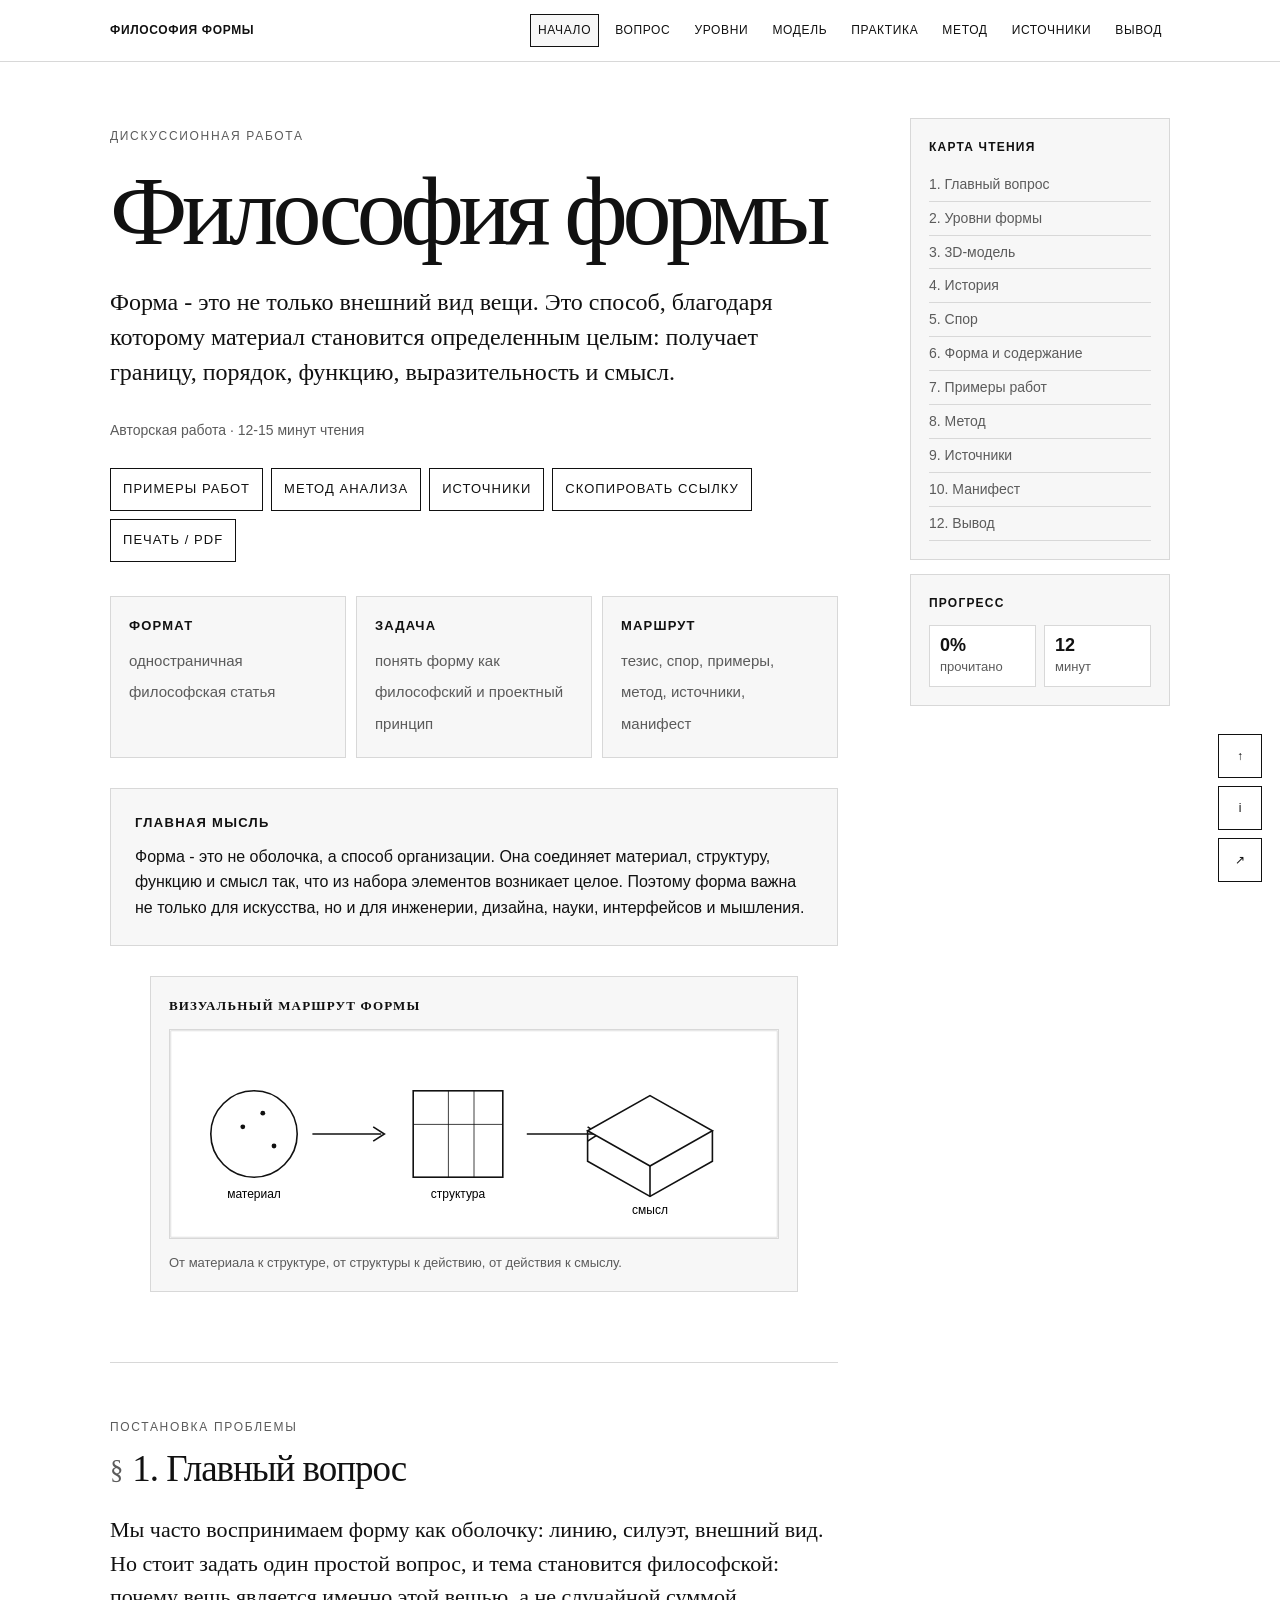
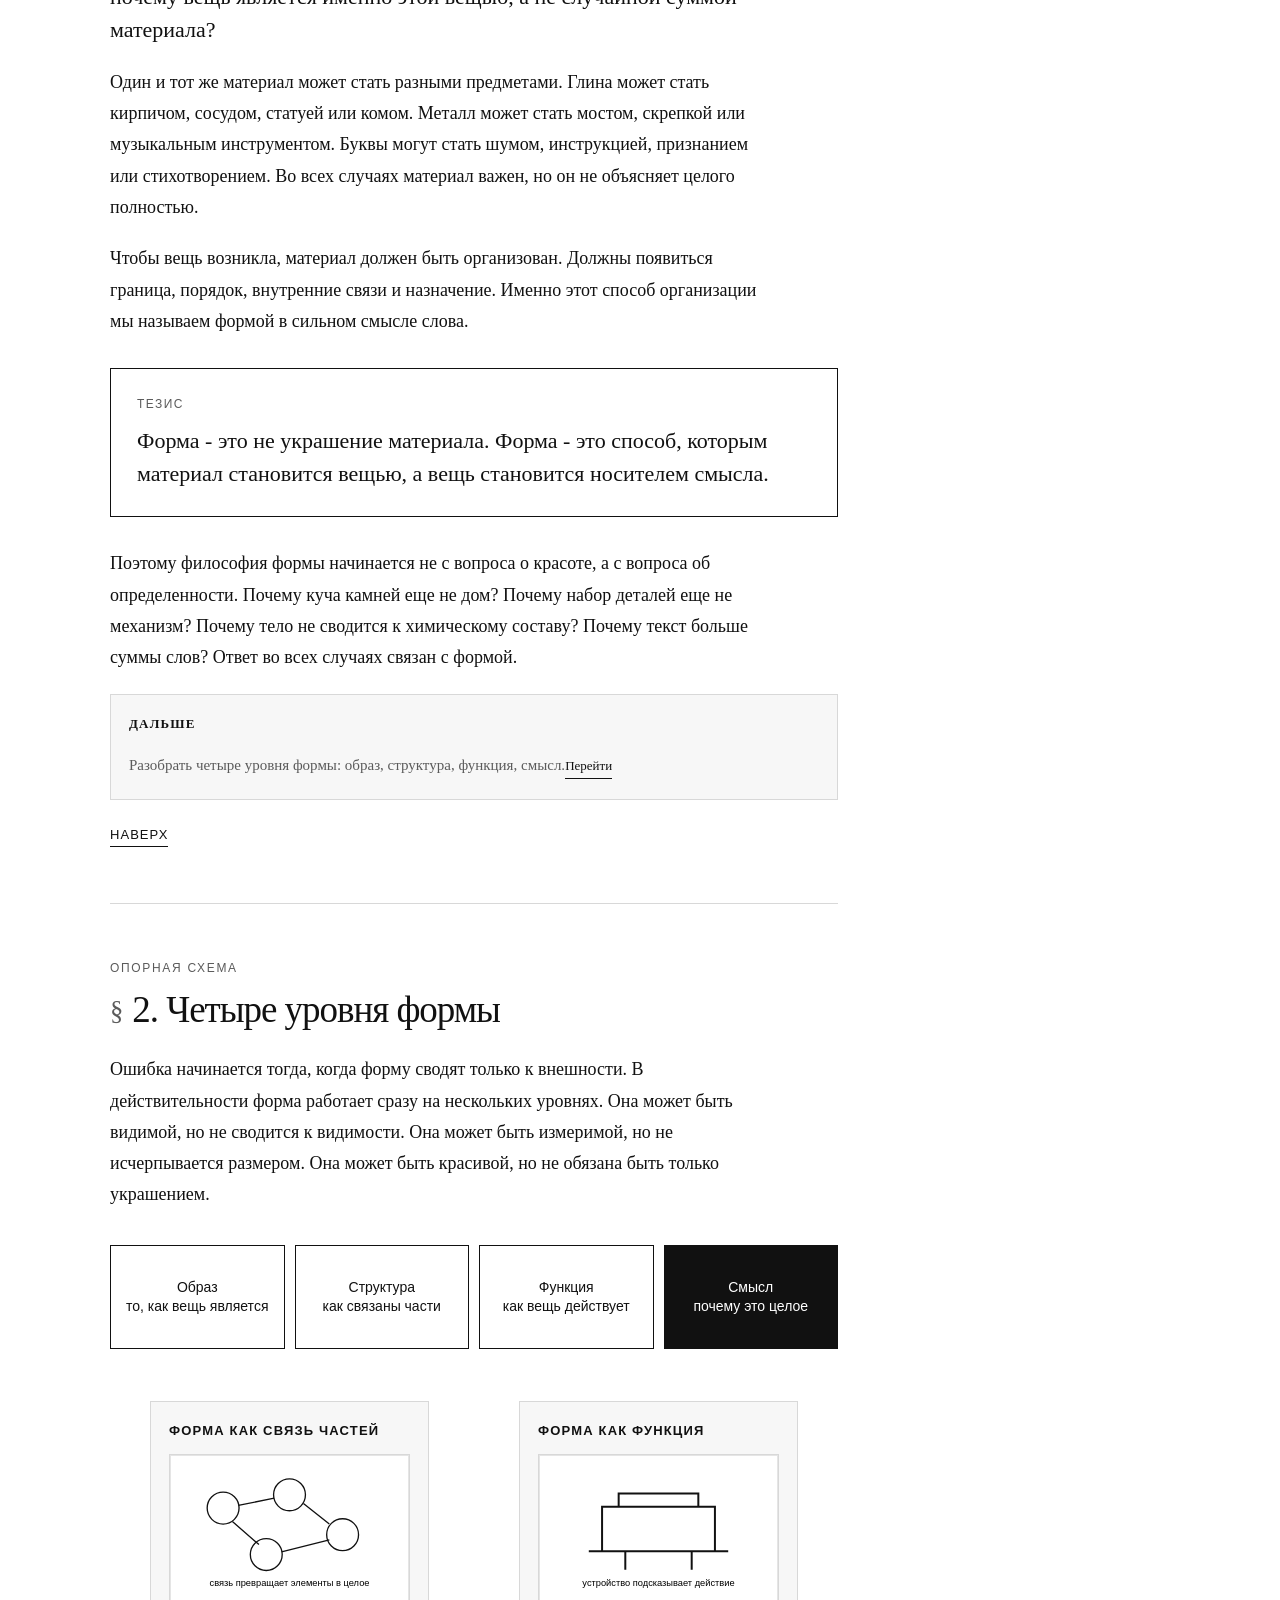
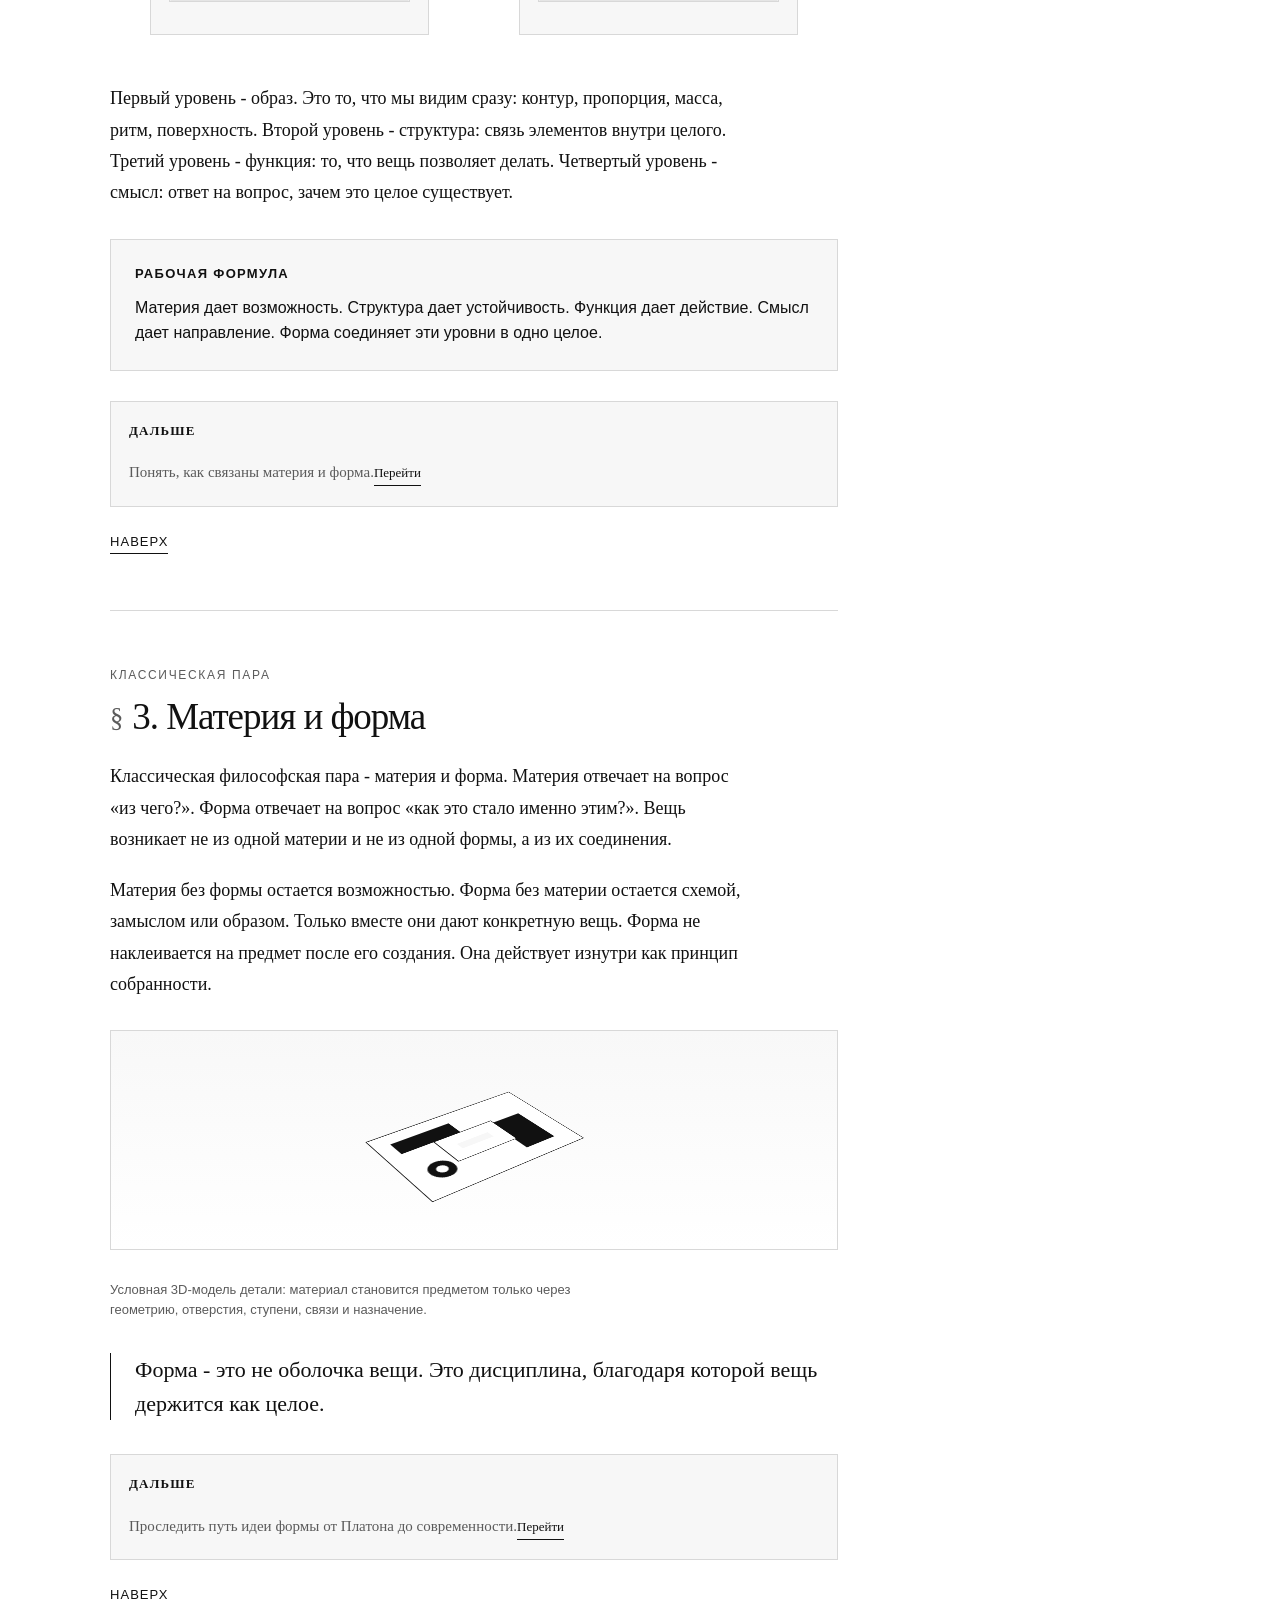
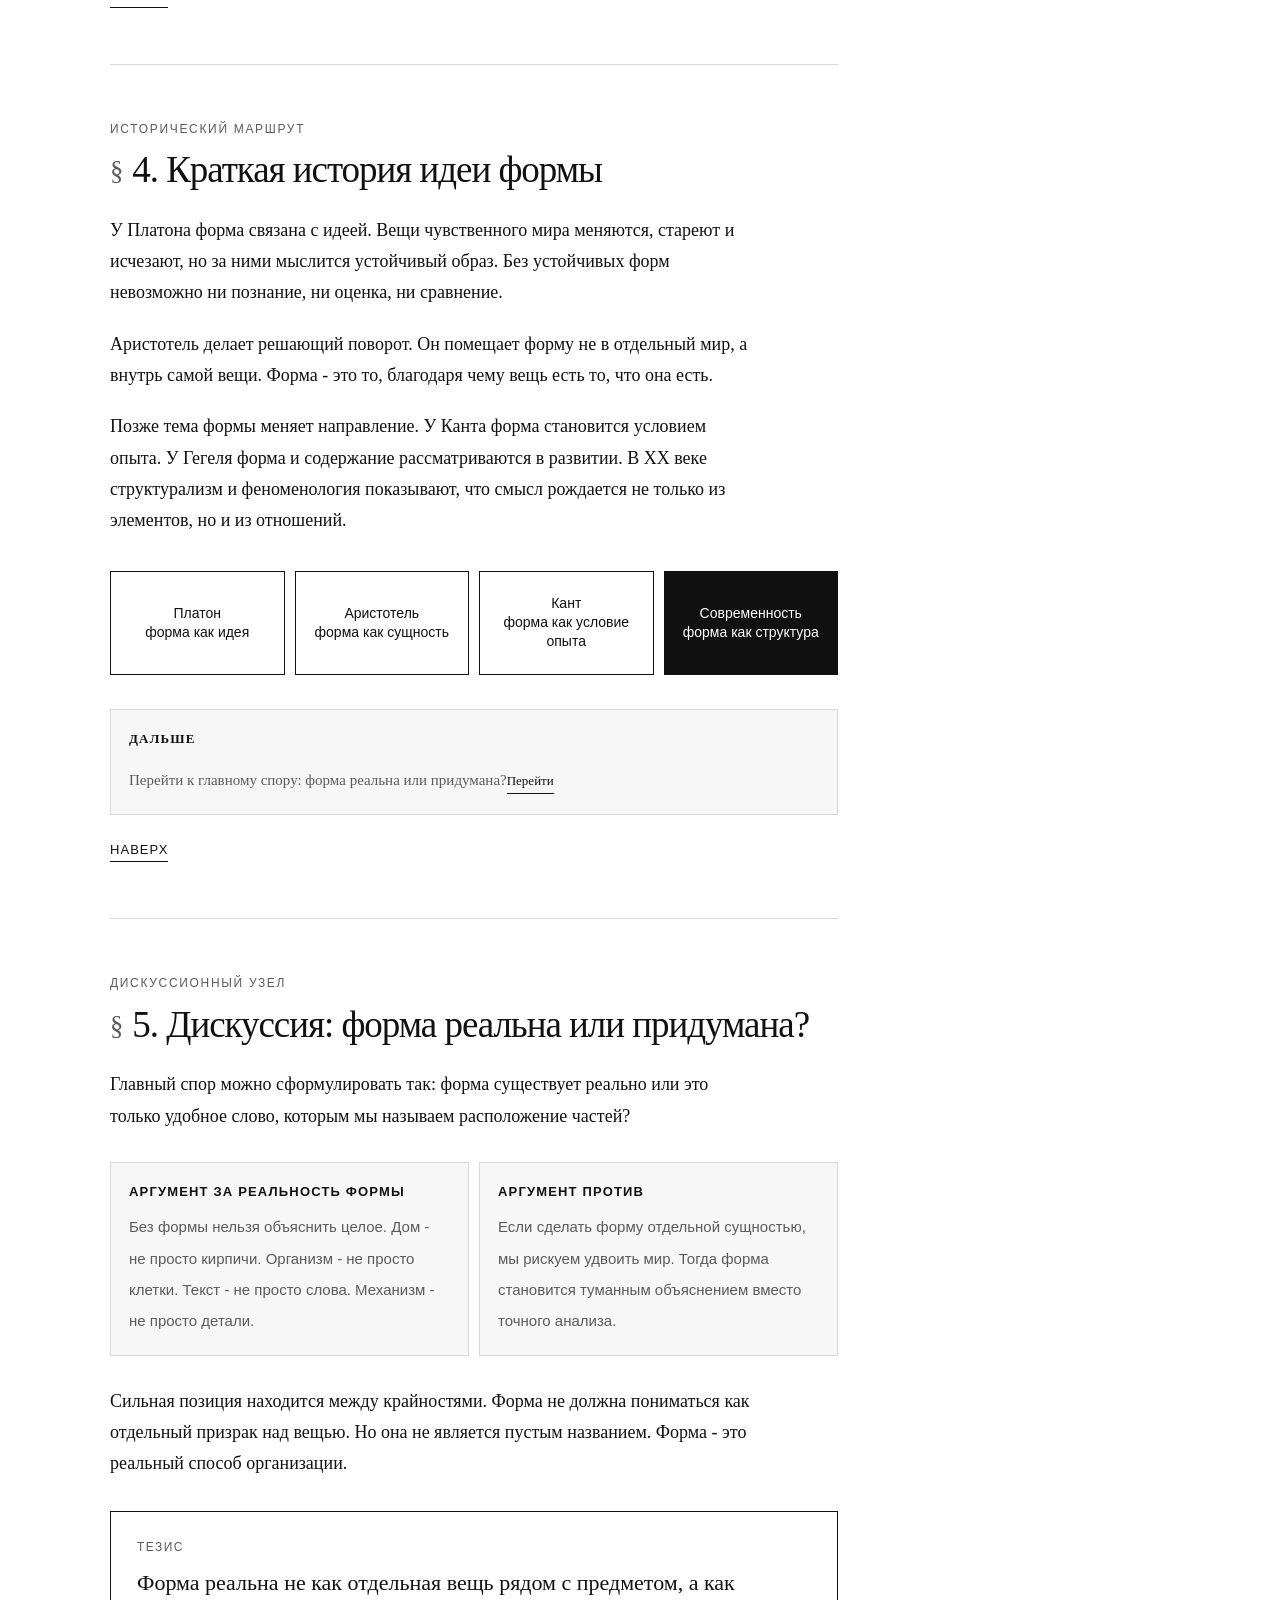
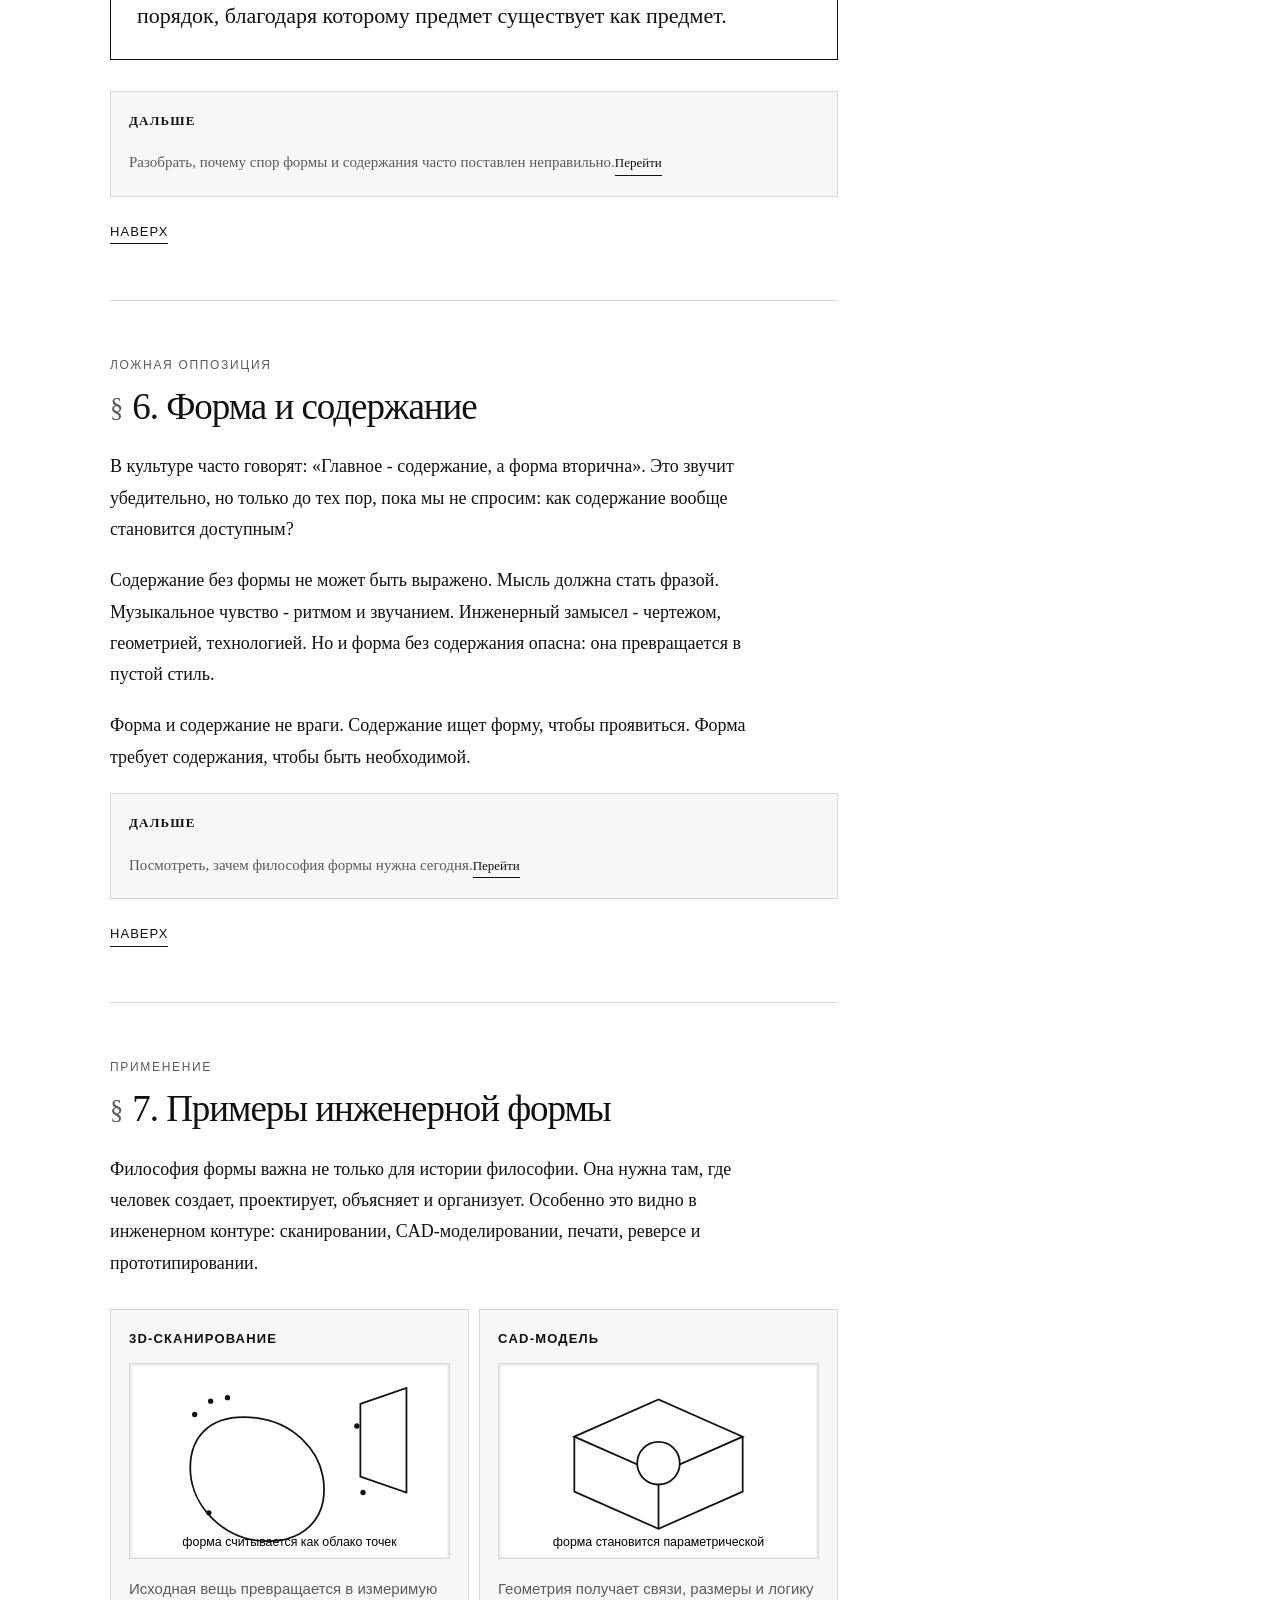
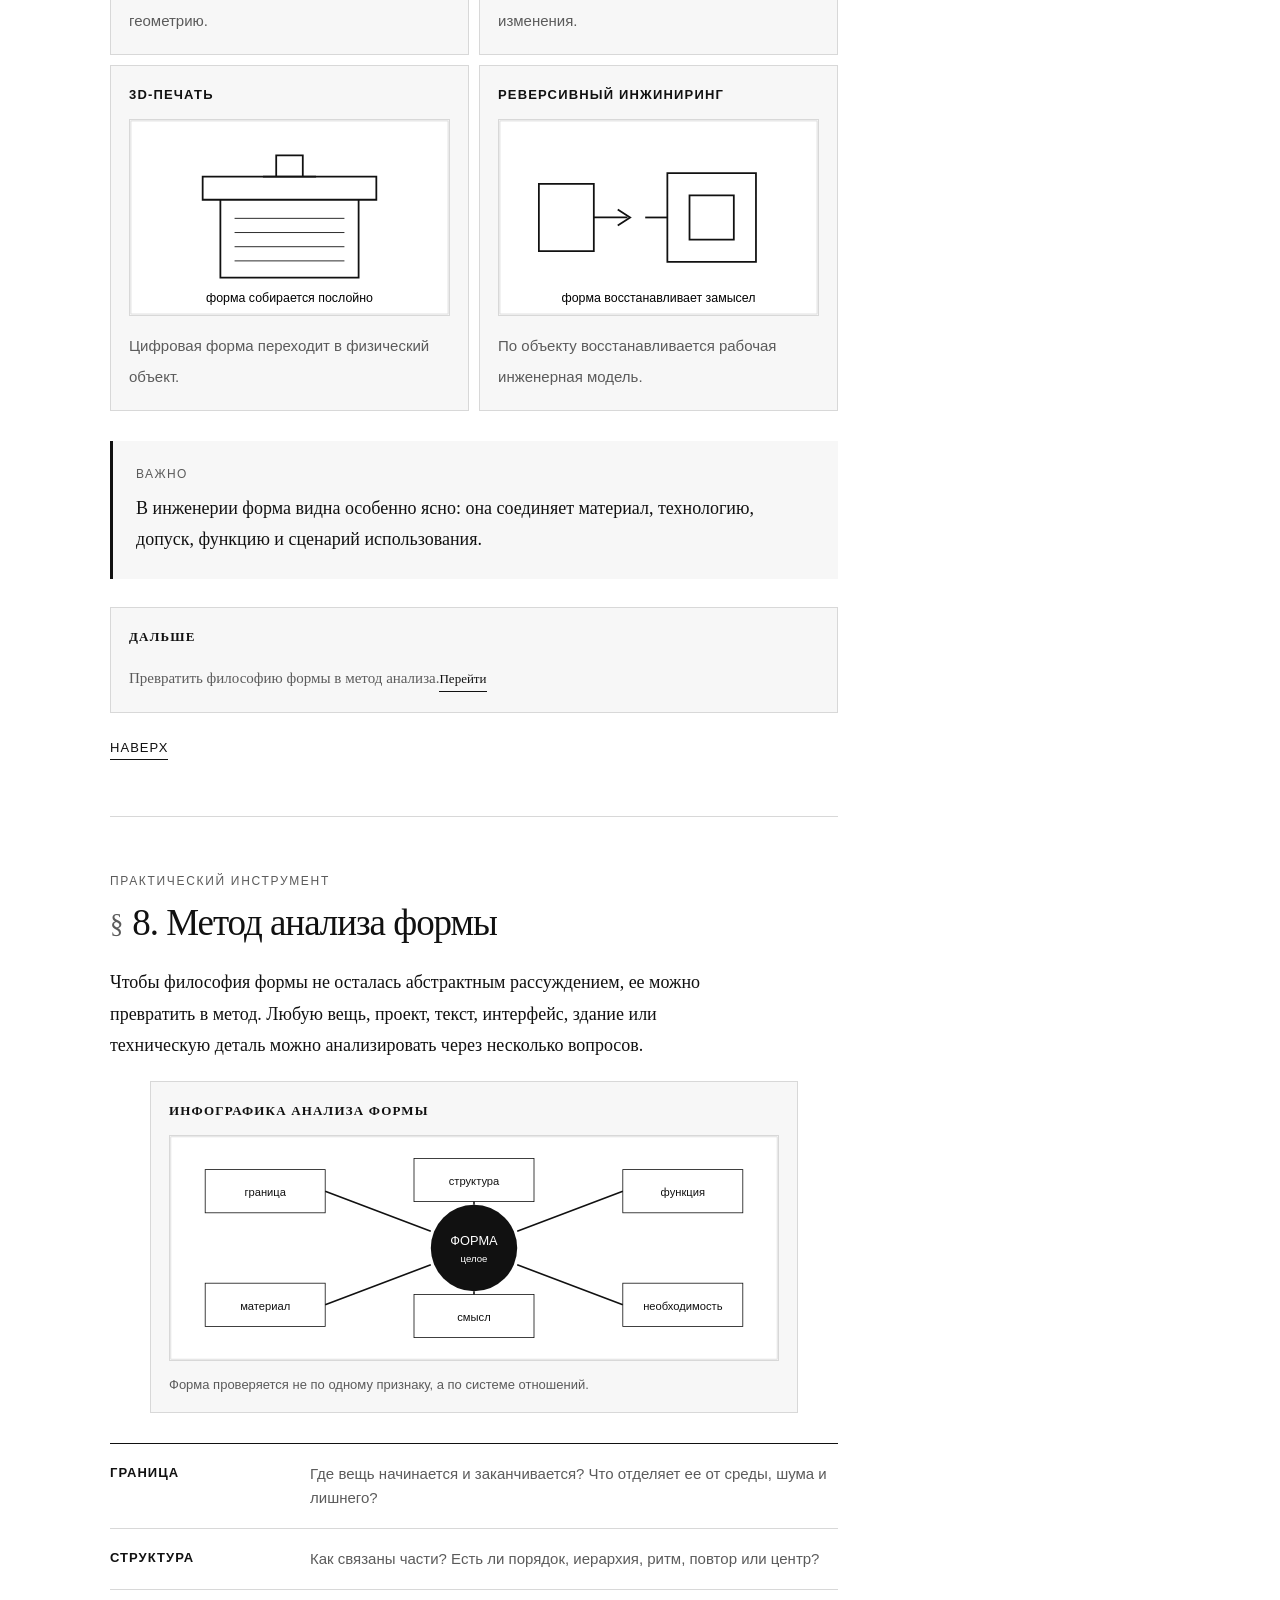
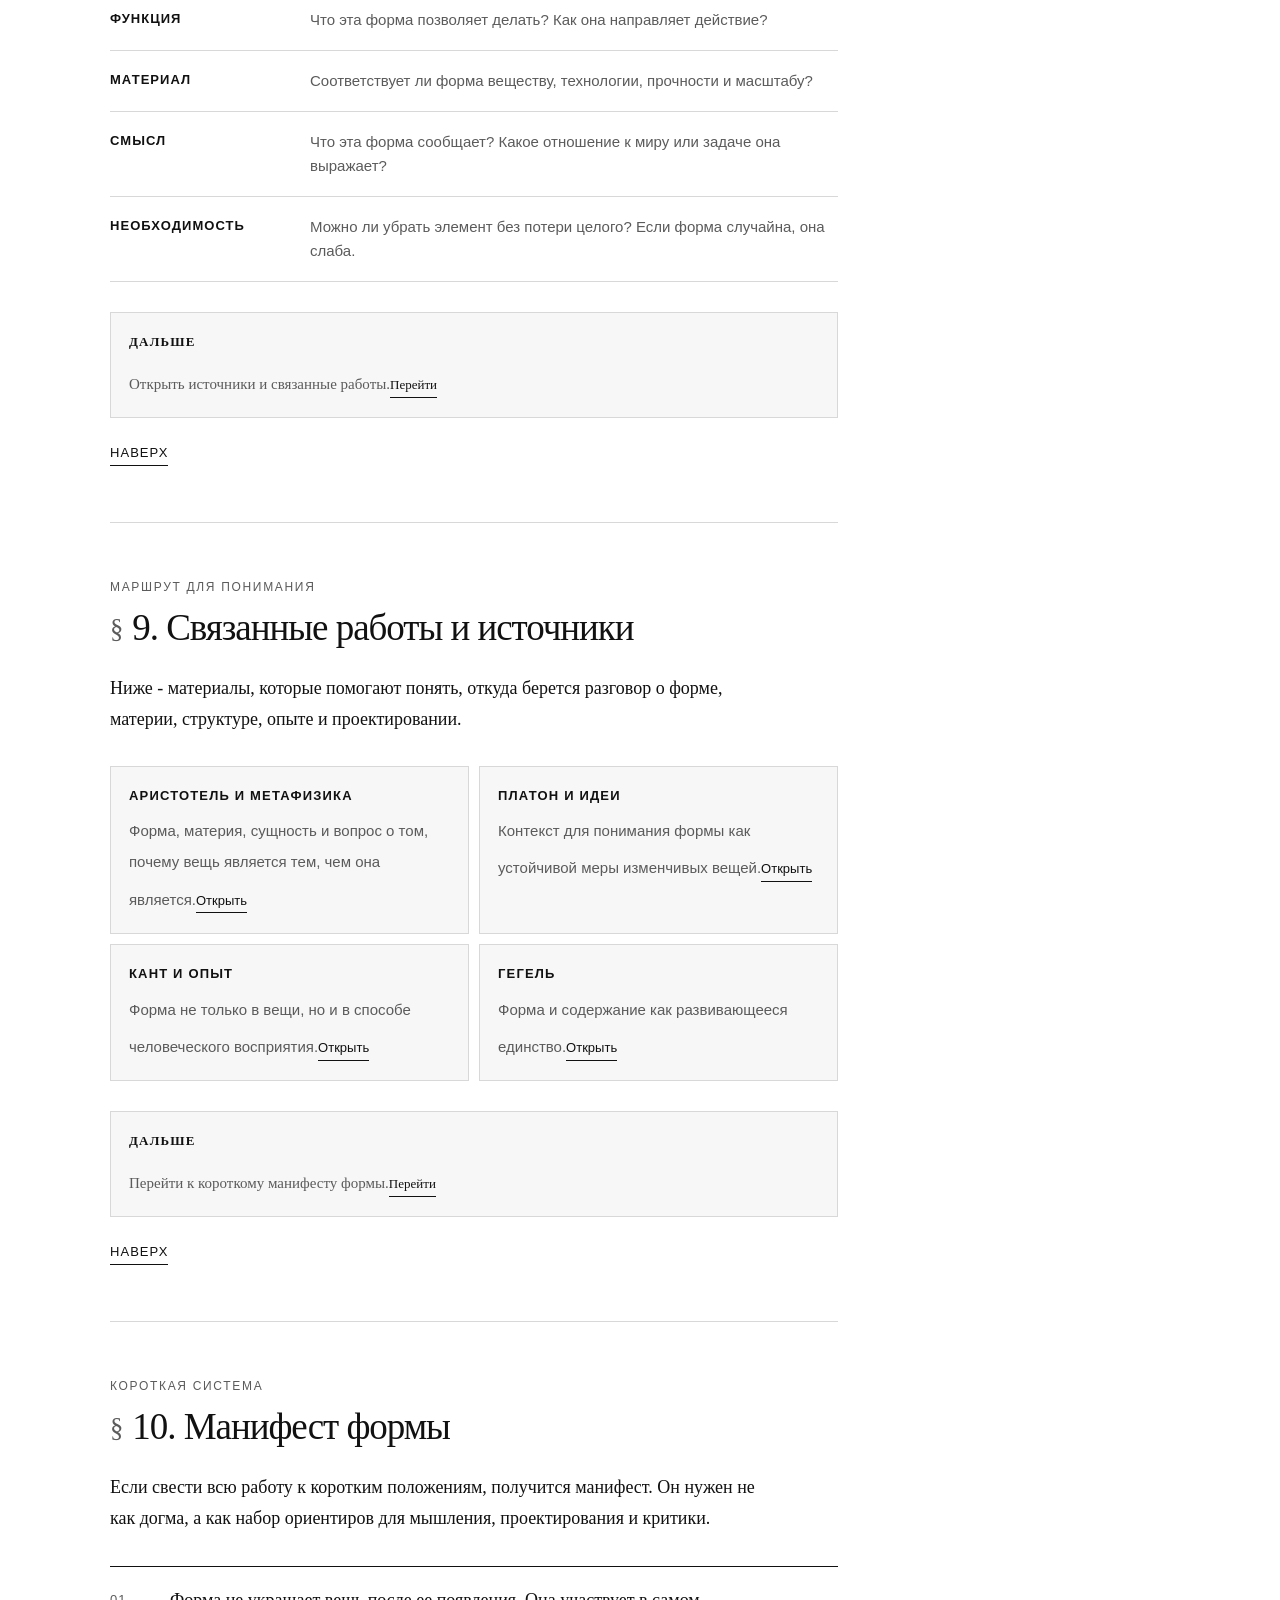
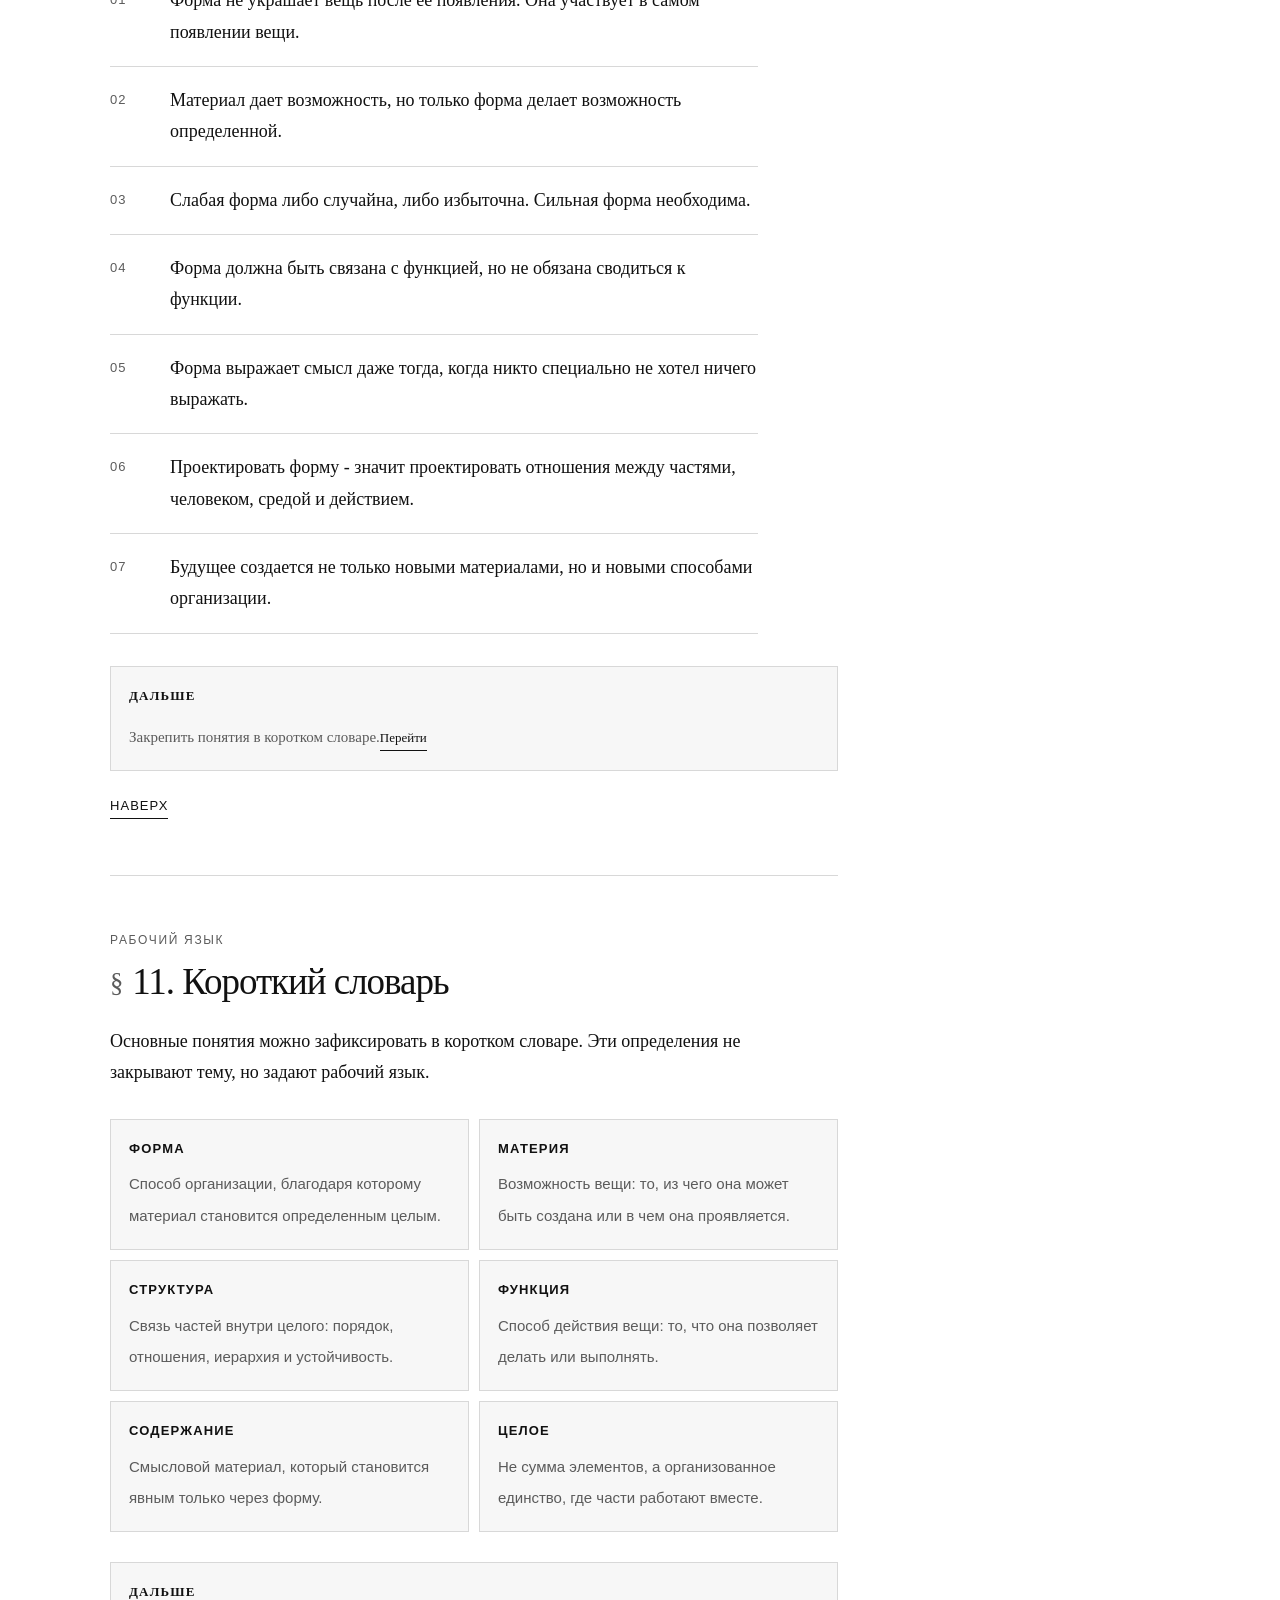
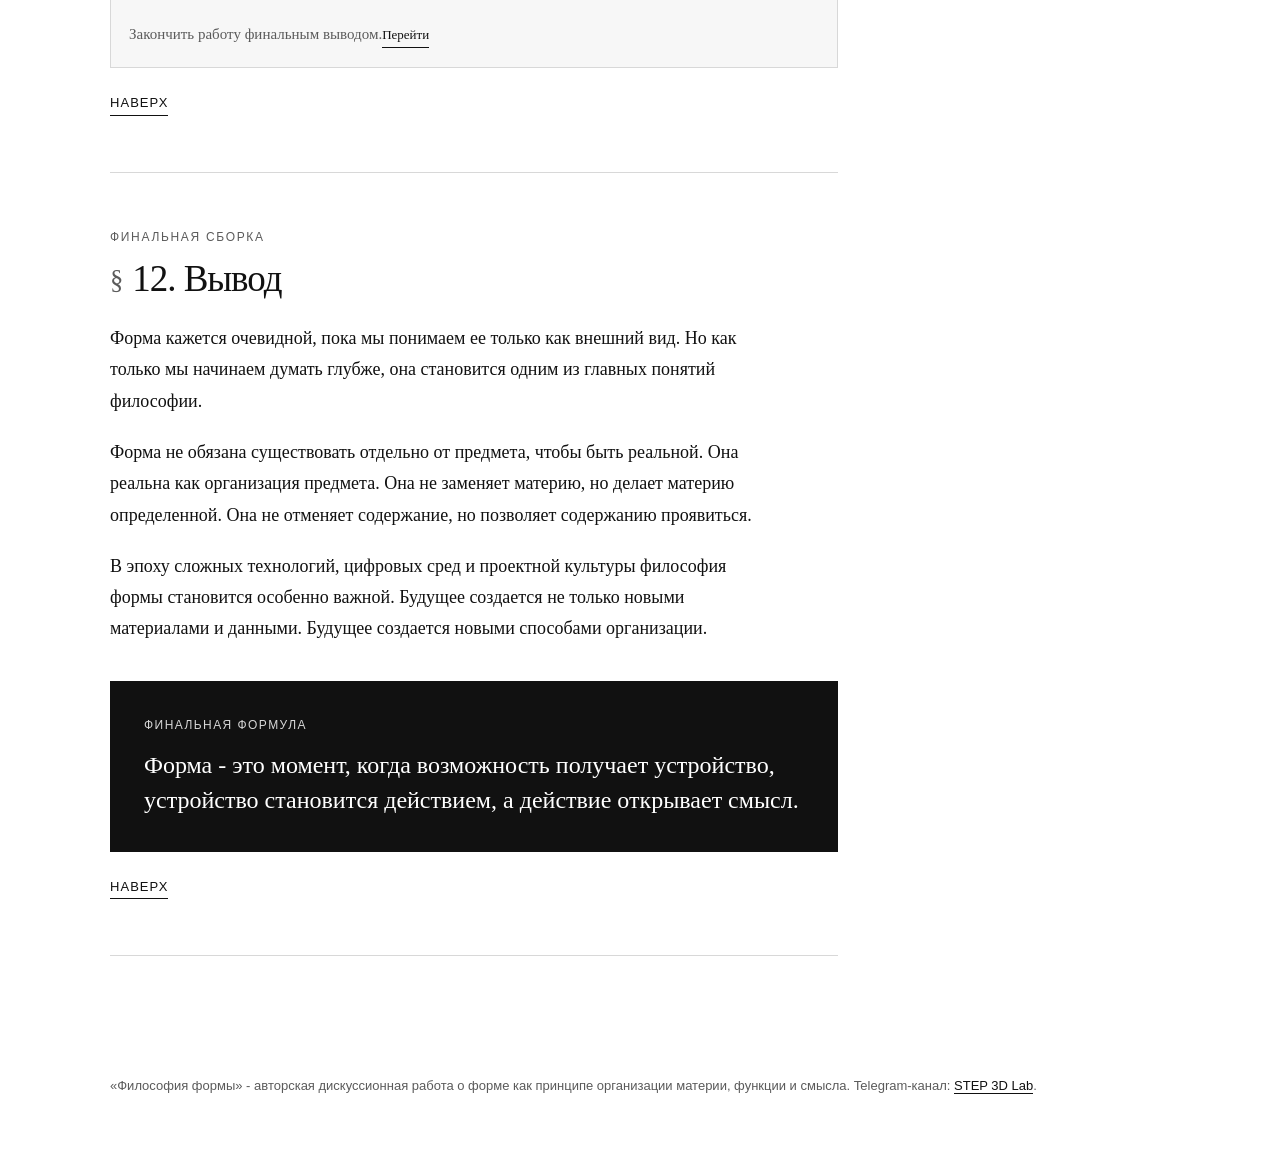
==== commit 1bcf594e: "Add visual examples infographics and model diagrams" ====
--- a/philosophy-form/index.html
+++ b/philosophy-form/index.html
@@ -6,49 +6,43 @@
   <title>Философия формы</title>
   <meta name="description" content="Авторская дискуссионная работа о философии формы как способе организации материи, функции и смысла." />
   <style>
-    :root{--bg:#fff;--text:#111;--muted:#5b5b5b;--line:#d8d8d8;--soft:#f7f7f7;--max:1100px;--read:760px;--side:260px}
-    *{box-sizing:border-box}html{scroll-behavior:smooth}body{margin:0;background:var(--bg);color:var(--text);font-family:Georgia,"Times New Roman",serif;font-size:18px;line-height:1.74;text-rendering:optimizeLegibility;-webkit-font-smoothing:antialiased}::selection{background:var(--text);color:var(--bg)}
+    :root{--bg:#fff;--text:#111;--muted:#5b5b5b;--line:#d8d8d8;--soft:#f7f7f7;--max:1100px;--read:760px;--side:260px}*{box-sizing:border-box}html{scroll-behavior:smooth}body{margin:0;background:var(--bg);color:var(--text);font-family:Georgia,"Times New Roman",serif;font-size:18px;line-height:1.74;text-rendering:optimizeLegibility;-webkit-font-smoothing:antialiased}::selection{background:var(--text);color:var(--bg)}
     .progress{position:fixed;top:0;left:0;width:0;height:3px;background:var(--text);z-index:100}.skip-link{position:absolute;top:-60px;left:20px;padding:10px 14px;background:var(--text);color:var(--bg);font-family:Arial,sans-serif;font-size:14px;text-decoration:none;z-index:200}.skip-link:focus{top:14px}a:focus-visible,button:focus-visible{outline:2px solid var(--text);outline-offset:3px}
     header{position:sticky;top:0;z-index:10;border-bottom:1px solid var(--line);background:rgba(255,255,255,.96);backdrop-filter:blur(8px)}.topbar{max-width:var(--max);margin:0 auto;padding:14px 20px;display:flex;justify-content:space-between;gap:20px;align-items:center;font-family:Arial,sans-serif;font-size:12px;letter-spacing:.055em;text-transform:uppercase}.brand{font-weight:700;white-space:nowrap}nav{display:flex;flex-wrap:wrap;justify-content:flex-end;gap:8px}nav a{color:var(--text);text-decoration:none;border:1px solid transparent;padding:5px 7px}nav a:hover,nav a.active{border-color:var(--text);background:var(--soft)}
     main{max-width:var(--max);margin:0 auto;padding:56px 20px 86px}.layout{display:grid;grid-template-columns:minmax(0,var(--read)) var(--side);gap:72px;align-items:start}article{min-width:0}aside{position:sticky;top:74px;font-family:Arial,sans-serif;font-size:14px}.side-card{border:1px solid var(--line);background:var(--soft);padding:18px;margin-bottom:14px}.side-card b{display:block;margin-bottom:10px;font-size:12px;text-transform:uppercase;letter-spacing:.1em}.side-card a{display:block;color:var(--muted);text-decoration:none;padding:7px 0;border-bottom:1px solid var(--line);line-height:1.35}.side-card a:hover,.side-card a.active{color:var(--text)}.read-meter{display:grid;grid-template-columns:1fr 1fr;gap:8px;margin-top:12px}.read-meter span{border:1px solid var(--line);padding:10px;background:#fff;color:var(--muted);font-size:13px;line-height:1.35}.read-meter strong{display:block;color:var(--text);font-size:18px;line-height:1.1;margin-bottom:2px}
     section{max-width:var(--read);padding:54px 0;border-bottom:1px solid var(--line);scroll-margin-top:84px}.hero{padding-top:8px;padding-bottom:52px}.label,.kicker{margin-bottom:18px;color:var(--muted);font-family:Arial,sans-serif;font-size:12px;text-transform:uppercase;letter-spacing:.14em}.kicker{margin-bottom:10px}h1{margin:0 0 28px;font-size:clamp(46px,8vw,98px);line-height:.94;font-weight:400;letter-spacing:-.055em}h2{max-width:720px;margin:0 0 24px;font-size:37px;line-height:1.12;font-weight:400;letter-spacing:-.028em}h2:before{content:"§";display:inline-block;margin-right:10px;color:var(--muted);font-size:.72em;transform:translateY(-2px)}h3{margin:34px 0 12px;font-family:Arial,sans-serif;font-size:15px;line-height:1.4;text-transform:uppercase;letter-spacing:.1em}p{max-width:72ch;margin:0 0 20px}.subtitle{max-width:780px;margin:0;font-size:24px;line-height:1.46}.meta{margin-top:28px;color:var(--muted);font-family:Arial,sans-serif;font-size:14px}.lead,.thesis,.quote{font-size:22px;line-height:1.52}
     .actions{display:flex;flex-wrap:wrap;gap:8px;margin-top:26px;font-family:Arial,sans-serif}.actions a,.actions button{border:1px solid var(--text);background:#fff;color:var(--text);padding:9px 12px;font:inherit;font-size:13px;text-transform:uppercase;letter-spacing:.08em;text-decoration:none;cursor:pointer}.actions a:hover,.actions button:hover{background:var(--text);color:var(--bg)}#copyStatus{display:inline-block;margin-left:8px;color:var(--muted);font-size:13px;text-transform:none;letter-spacing:0}
-    .grid,.cards,.scheme,.glossary,.links{display:grid;gap:10px;font-family:Arial,sans-serif}.grid{grid-template-columns:repeat(3,1fr);margin-top:34px}.cards,.glossary,.links{grid-template-columns:1fr 1fr;margin:30px 0}.grid div,.card,.term,.source,.next{border:1px solid var(--line);padding:18px;background:var(--soft);transition:transform .18s ease,border-color .18s ease,background .18s ease}.card:hover,.term:hover,.source:hover,.next:hover{transform:translateY(-2px);border-color:var(--text);background:#fff}.grid b,.card b,.term b,.source b,.next b{display:block;margin-bottom:8px;color:var(--text);font-size:13px;text-transform:uppercase;letter-spacing:.09em}.grid span,.card span,.term span,.source span,.next span{color:var(--muted);font-size:15px;line-height:1.55}.source,.next{display:block;color:var(--text);text-decoration:none}.source em,.next em{display:inline-block;margin-top:12px;color:var(--text);font-style:normal;font-size:13px;border-bottom:1px solid var(--text)}
+    .grid,.cards,.scheme,.glossary,.links,.workgrid,.figgrid{display:grid;gap:10px;font-family:Arial,sans-serif}.grid{grid-template-columns:repeat(3,1fr);margin-top:34px}.cards,.glossary,.links,.workgrid{grid-template-columns:1fr 1fr;margin:30px 0}.figgrid{grid-template-columns:1fr 1fr;margin:30px 0}.grid div,.card,.term,.source,.next,.work,.fig{border:1px solid var(--line);padding:18px;background:var(--soft);transition:transform .18s ease,border-color .18s ease,background .18s ease}.card:hover,.term:hover,.source:hover,.next:hover,.work:hover,.fig:hover{transform:translateY(-2px);border-color:var(--text);background:#fff}.grid b,.card b,.term b,.source b,.next b,.work b,.fig b{display:block;margin-bottom:8px;color:var(--text);font-size:13px;text-transform:uppercase;letter-spacing:.09em}.grid span,.card span,.term span,.source span,.next span,.work span,.fig span{color:var(--muted);font-size:15px;line-height:1.55}.source,.next{display:block;color:var(--text);text-decoration:none}.source em,.next em{display:inline-block;margin-top:12px;color:var(--text);font-style:normal;font-size:13px;border-bottom:1px solid var(--text)}
     .box,.formula{margin:30px 0;padding:24px;border:1px solid var(--line);background:var(--soft);font-family:Arial,sans-serif;font-size:16px;line-height:1.6}.box b,.formula strong{display:block;margin-bottom:10px;font-size:13px;text-transform:uppercase;letter-spacing:.1em}.thesis{margin:31px 0;padding:26px;border:1px solid var(--text);background:#fff}.thesis:before{content:"Тезис";display:block;margin-bottom:10px;color:var(--muted);font-family:Arial,sans-serif;font-size:12px;text-transform:uppercase;letter-spacing:.12em}.note{margin:28px 0;padding:23px;background:var(--soft);border-left:3px solid var(--text)}.note:before{content:"Важно";display:block;margin-bottom:8px;color:var(--muted);font-family:Arial,sans-serif;font-size:12px;text-transform:uppercase;letter-spacing:.12em}.quote{margin:34px 0;padding-left:24px;border-left:1px solid var(--text)}
-    .scheme{grid-template-columns:repeat(4,1fr);margin:34px 0}.scheme div{min-height:104px;padding:18px 12px;display:flex;align-items:center;justify-content:center;border:1px solid var(--text);text-align:center;font-size:14px;line-height:1.35}.scheme .dark{background:var(--text);color:var(--bg)}
+    .scheme{grid-template-columns:repeat(4,1fr);margin:34px 0}.scheme div{min-height:104px;padding:18px 12px;display:flex;align-items:center;justify-content:center;border:1px solid var(--text);text-align:center;font-size:14px;line-height:1.35}.scheme .dark{background:var(--text);color:var(--bg)}.visual{width:100%;height:auto;display:block;margin:12px 0 14px;border:1px solid var(--line);background:#fff}.caption{font-family:Arial,sans-serif;color:var(--muted);font-size:13px;line-height:1.5;margin:8px 0 0}.model3d{perspective:700px;min-height:220px;display:grid;place-items:center;border:1px solid var(--line);background:linear-gradient(0deg,#fff,#f8f8f8);margin:30px 0}.part{width:180px;height:120px;position:relative;transform:rotateX(58deg) rotateZ(-36deg);transform-style:preserve-3d}.part:before,.part:after{content:"";position:absolute;background:#111;border:1px solid #111}.part:before{width:180px;height:120px;background:#fff}.part:after{width:70px;height:42px;left:55px;top:39px;background:#f7f7f7;box-shadow:0 0 0 16px #fff inset}.step{position:absolute;background:#111}.step.a{width:70px;height:22px;left:18px;top:18px}.step.b{width:36px;height:58px;right:20px;bottom:18px}.step.c{width:28px;height:28px;left:22px;bottom:22px;border-radius:50%;background:#fff;border:8px solid #111}
     .matrix{margin:30px 0;border-top:1px solid var(--text);font-family:Arial,sans-serif}.row{display:grid;grid-template-columns:180px 1fr;gap:20px;padding:18px 0;border-bottom:1px solid var(--line)}.row b{font-size:13px;text-transform:uppercase;letter-spacing:.08em}.row span{color:var(--muted);font-size:15px;line-height:1.6}.manifesto{counter-reset:item;margin:32px 0;border-top:1px solid var(--text)}.manifesto p{counter-increment:item;display:grid;grid-template-columns:44px 1fr;gap:16px;padding:18px 0;margin:0;border-bottom:1px solid var(--line)}.manifesto p:before{content:counter(item,decimal-leading-zero);color:var(--muted);font-family:Arial,sans-serif;font-size:13px;letter-spacing:.08em;padding-top:4px}.final{margin-top:36px;padding:34px;background:var(--text);color:var(--bg)}.final:before{content:"Финальная формула";display:block;margin-bottom:12px;color:#d7d7d7;font-family:Arial,sans-serif;font-size:12px;text-transform:uppercase;letter-spacing:.12em}.final p{margin-bottom:0;font-size:24px;line-height:1.46}.top-link{display:inline-block;margin-top:24px;color:var(--text);font-family:Arial,sans-serif;font-size:13px;text-transform:uppercase;letter-spacing:.08em;text-decoration:none;border-bottom:1px solid var(--text)}
     .floating{position:fixed;right:18px;bottom:18px;display:grid;gap:8px;z-index:20;font-family:Arial,sans-serif}.floating a,.floating button{width:44px;height:44px;border:1px solid var(--text);background:#fff;color:var(--text);display:grid;place-items:center;text-decoration:none;font-size:12px;cursor:pointer}.floating a:hover,.floating button:hover{background:var(--text);color:var(--bg)}footer{max-width:var(--max);margin:0 auto;padding:34px 20px 66px;color:var(--muted);font-family:Arial,sans-serif;font-size:13px;line-height:1.58}footer a{color:var(--text);text-decoration:none;border-bottom:1px solid var(--text)}
-    @media(max-width:1080px){.layout{grid-template-columns:1fr;gap:0}aside{display:none}main{max-width:860px}}@media(max-width:760px){body{font-size:17px}header{position:static}.topbar{display:block}nav{justify-content:flex-start;margin-top:12px;overflow-x:auto;flex-wrap:nowrap;padding-bottom:4px;scrollbar-width:thin}nav a{white-space:nowrap}main{padding-top:38px}h2{font-size:32px}.subtitle,.lead,.thesis,.quote,.final p{font-size:20px}.scheme,.cards,.glossary,.grid,.links{grid-template-columns:1fr}.row,.manifesto p{grid-template-columns:1fr;gap:8px}.floating{right:12px;bottom:12px}.floating a,.floating button{width:40px;height:40px}}
-    @media(prefers-reduced-motion:reduce){html{scroll-behavior:auto}*,*:before,*:after{transition:none!important}}@media print{header,aside,.progress,.skip-link,.top-link,.floating,.actions{display:none!important}body{font-size:12pt;line-height:1.55}main{max-width:none;padding:0}.layout{display:block}section{page-break-inside:avoid;border-bottom:1px solid #999}.card,.term,.formula,.box,.note,.thesis,.source,.next{background:#fff!important}}
+    @media(max-width:1080px){.layout{grid-template-columns:1fr;gap:0}aside{display:none}main{max-width:860px}}@media(max-width:760px){body{font-size:17px}header{position:static}.topbar{display:block}nav{justify-content:flex-start;margin-top:12px;overflow-x:auto;flex-wrap:nowrap;padding-bottom:4px;scrollbar-width:thin}nav a{white-space:nowrap}main{padding-top:38px}h2{font-size:32px}.subtitle,.lead,.thesis,.quote,.final p{font-size:20px}.scheme,.cards,.glossary,.grid,.links,.workgrid,.figgrid{grid-template-columns:1fr}.row,.manifesto p{grid-template-columns:1fr;gap:8px}.floating{right:12px;bottom:12px}.floating a,.floating button{width:40px;height:40px}}
+    @media(prefers-reduced-motion:reduce){html{scroll-behavior:auto}*,*:before,*:after{transition:none!important}}@media print{header,aside,.progress,.skip-link,.top-link,.floating,.actions{display:none!important}body{font-size:12pt;line-height:1.55}main{max-width:none;padding:0}.layout{display:block}section{page-break-inside:avoid;border-bottom:1px solid #999}.card,.term,.formula,.box,.note,.thesis,.source,.next,.fig,.work{background:#fff!important}}
   </style>
 </head>
 <body>
-  <div class="progress" id="progress" aria-hidden="true"></div>
-  <a class="skip-link" href="#start">Перейти к статье</a>
-  <header><div class="topbar"><div class="brand">Философия формы</div><nav aria-label="Навигация"><a href="#start">Начало</a><a href="#question">Вопрос</a><a href="#levels">Уровни</a><a href="#history">История</a><a href="#debate">Спор</a><a href="#practice">Практика</a><a href="#method">Метод</a><a href="#links">Источники</a><a href="#conclusion">Вывод</a></nav></div></header>
+  <div class="progress" id="progress" aria-hidden="true"></div><a class="skip-link" href="#start">Перейти к статье</a>
+  <header><div class="topbar"><div class="brand">Философия формы</div><nav aria-label="Навигация"><a href="#start">Начало</a><a href="#question">Вопрос</a><a href="#levels">Уровни</a><a href="#matter">Модель</a><a href="#practice">Практика</a><a href="#method">Метод</a><a href="#links">Источники</a><a href="#conclusion">Вывод</a></nav></div></header>
   <main><div class="layout"><article>
-    <section class="hero" id="start"><div class="label">Дискуссионная работа</div><h1>Философия формы</h1><p class="subtitle">Форма - это не только внешний вид вещи. Это способ, благодаря которому материал становится определенным целым: получает границу, порядок, функцию, выразительность и смысл.</p><div class="meta">Авторская работа · 12-15 минут чтения</div><div class="actions"><a href="#method">Перейти к методу</a><a href="#links">Открыть источники</a><button type="button" id="copyButton">Скопировать ссылку</button><span id="copyStatus" aria-live="polite"></span><button type="button" onclick="window.print()">Печать / PDF</button></div><div class="grid"><div><b>Формат</b><span>одностраничная философская статья</span></div><div><b>Задача</b><span>понять форму как философский и проектный принцип</span></div><div><b>Маршрут</b><span>тезис, спор, практика, метод, источники, манифест</span></div></div><div class="box"><b>Главная мысль</b>Форма - это не оболочка, а способ организации. Она соединяет материал, структуру, функцию и смысл так, что из набора элементов возникает целое. Поэтому форма важна не только для искусства, но и для инженерии, дизайна, науки, интерфейсов и мышления.</div></section>
+    <section class="hero" id="start"><div class="label">Дискуссионная работа</div><h1>Философия формы</h1><p class="subtitle">Форма - это не только внешний вид вещи. Это способ, благодаря которому материал становится определенным целым: получает границу, порядок, функцию, выразительность и смысл.</p><div class="meta">Авторская работа · 12-15 минут чтения</div><div class="actions"><a href="#practice">Примеры работ</a><a href="#method">Метод анализа</a><a href="#links">Источники</a><button type="button" id="copyButton">Скопировать ссылку</button><span id="copyStatus" aria-live="polite"></span><button type="button" onclick="window.print()">Печать / PDF</button></div><div class="grid"><div><b>Формат</b><span>одностраничная философская статья</span></div><div><b>Задача</b><span>понять форму как философский и проектный принцип</span></div><div><b>Маршрут</b><span>тезис, спор, примеры, метод, источники, манифест</span></div></div><div class="box"><b>Главная мысль</b>Форма - это не оболочка, а способ организации. Она соединяет материал, структуру, функцию и смысл так, что из набора элементов возникает целое. Поэтому форма важна не только для искусства, но и для инженерии, дизайна, науки, интерфейсов и мышления.</div><figure class="fig"><b>Визуальный маршрут формы</b><svg class="visual" viewBox="0 0 760 260" role="img" aria-label="Схема превращения материала в смысл"><rect x="1" y="1" width="758" height="258" fill="#fff" stroke="#d8d8d8"/><circle cx="105" cy="130" r="54" fill="#fff" stroke="#111" stroke-width="2"/><circle cx="91" cy="121" r="3" fill="#111"/><circle cx="130" cy="145" r="3" fill="#111"/><circle cx="116" cy="104" r="3" fill="#111"/><text x="105" y="210" text-anchor="middle" font-family="Arial" font-size="15">материал</text><path d="M178 130h86" stroke="#111" stroke-width="2"/><path d="M254 121l14 9-14 9" fill="none" stroke="#111" stroke-width="2"/><rect x="304" y="76" width="112" height="108" fill="#fff" stroke="#111" stroke-width="2"/><path d="M304 118h112M348 76v108M380 76v108" stroke="#111"/><text x="360" y="210" text-anchor="middle" font-family="Arial" font-size="15">структура</text><path d="M446 130h86" stroke="#111" stroke-width="2"/><path d="M522 121l14 9-14 9" fill="none" stroke="#111" stroke-width="2"/><path d="M600 82l78 44-78 44-78-44z" fill="#fff" stroke="#111" stroke-width="2"/><path d="M522 126v38l78 44 78-44v-38" fill="none" stroke="#111" stroke-width="2"/><path d="M600 170v38" stroke="#111" stroke-width="2"/><text x="600" y="230" text-anchor="middle" font-family="Arial" font-size="15">смысл</text></svg><figcaption class="caption">От материала к структуре, от структуры к действию, от действия к смыслу.</figcaption></figure></section>
     <section id="question" tabindex="-1"><div class="kicker">Постановка проблемы</div><h2>1. Главный вопрос</h2><p class="lead">Мы часто воспринимаем форму как оболочку: линию, силуэт, внешний вид. Но стоит задать один простой вопрос, и тема становится философской: почему вещь является именно этой вещью, а не случайной суммой материала?</p><p>Один и тот же материал может стать разными предметами. Глина может стать кирпичом, сосудом, статуей или комом. Металл может стать мостом, скрепкой или музыкальным инструментом. Буквы могут стать шумом, инструкцией, признанием или стихотворением. Во всех случаях материал важен, но он не объясняет целого полностью.</p><p>Чтобы вещь возникла, материал должен быть организован. Должны появиться граница, порядок, внутренние связи и назначение. Именно этот способ организации мы называем формой в сильном смысле слова.</p><div class="thesis">Форма - это не украшение материала. Форма - это способ, которым материал становится вещью, а вещь становится носителем смысла.</div><p>Поэтому философия формы начинается не с вопроса о красоте, а с вопроса об определенности. Почему куча камней еще не дом? Почему набор деталей еще не механизм? Почему тело не сводится к химическому составу? Почему текст больше суммы слов? Ответ во всех случаях связан с формой.</p><a class="next" href="#levels"><b>Дальше</b><span>Разобрать четыре уровня формы: образ, структура, функция, смысл.</span><em>Перейти</em></a><a class="top-link" href="#start">Наверх</a></section>
-    <section id="levels" tabindex="-1"><div class="kicker">Опорная схема</div><h2>2. Четыре уровня формы</h2><p>Ошибка начинается тогда, когда форму сводят только к внешности. В действительности форма работает сразу на нескольких уровнях. Она может быть видимой, но не сводится к видимости. Она может быть измеримой, но не исчерпывается размером. Она может быть красивой, но не обязана быть только украшением.</p><div class="scheme"><div>Образ<br>то, как вещь является</div><div>Структура<br>как связаны части</div><div>Функция<br>как вещь действует</div><div class="dark">Смысл<br>почему это целое</div></div><p>Первый уровень - образ. Это то, что мы видим сразу: контур, пропорция, масса, ритм, поверхность. Второй уровень - структура: связь элементов внутри целого. Третий уровень - функция: то, что вещь позволяет делать. Четвертый уровень - смысл: ответ на вопрос, зачем это целое существует.</p><div class="formula"><strong>Рабочая формула</strong>Материя дает возможность. Структура дает устойчивость. Функция дает действие. Смысл дает направление. Форма соединяет эти уровни в одно целое.</div><a class="next" href="#matter"><b>Дальше</b><span>Понять, как связаны материя и форма.</span><em>Перейти</em></a><a class="top-link" href="#start">Наверх</a></section>
-    <section id="matter"><div class="kicker">Классическая пара</div><h2>3. Материя и форма</h2><p>Классическая философская пара - материя и форма. Материя отвечает на вопрос «из чего?». Форма отвечает на вопрос «как это стало именно этим?». Вещь возникает не из одной материи и не из одной формы, а из их соединения.</p><p>Материя без формы остается возможностью. Форма без материи остается схемой, замыслом или образом. Только вместе они дают конкретную вещь. Форма не наклеивается на предмет после его создания. Она действует изнутри как принцип собранности.</p><div class="quote">Форма - это не оболочка вещи. Это дисциплина, благодаря которой вещь держится как целое.</div><a class="next" href="#history"><b>Дальше</b><span>Проследить путь идеи формы от Платона до современности.</span><em>Перейти</em></a><a class="top-link" href="#start">Наверх</a></section>
+    <section id="levels" tabindex="-1"><div class="kicker">Опорная схема</div><h2>2. Четыре уровня формы</h2><p>Ошибка начинается тогда, когда форму сводят только к внешности. В действительности форма работает сразу на нескольких уровнях. Она может быть видимой, но не сводится к видимости. Она может быть измеримой, но не исчерпывается размером. Она может быть красивой, но не обязана быть только украшением.</p><div class="scheme"><div>Образ<br>то, как вещь является</div><div>Структура<br>как связаны части</div><div>Функция<br>как вещь действует</div><div class="dark">Смысл<br>почему это целое</div></div><div class="figgrid"><figure class="fig"><b>Форма как связь частей</b><svg class="visual" viewBox="0 0 360 220"><rect x="1" y="1" width="358" height="218" fill="#fff" stroke="#d8d8d8"/><circle cx="80" cy="80" r="24" fill="#fff" stroke="#111" stroke-width="2"/><circle cx="180" cy="60" r="24" fill="#fff" stroke="#111" stroke-width="2"/><circle cx="260" cy="120" r="24" fill="#fff" stroke="#111" stroke-width="2"/><circle cx="145" cy="150" r="24" fill="#fff" stroke="#111" stroke-width="2"/><path d="M103 76l54-11M201 73l39 31M240 128l-72 18M134 135L94 100" stroke="#111" stroke-width="2"/><text x="180" y="198" text-anchor="middle" font-family="Arial" font-size="14">связь превращает элементы в целое</text></svg></figure><figure class="fig"><b>Форма как функция</b><svg class="visual" viewBox="0 0 360 220"><rect x="1" y="1" width="358" height="218" fill="#fff" stroke="#d8d8d8"/><path d="M75 145h210M95 145V78h170v67M120 78v-20h120v20" fill="none" stroke="#111" stroke-width="3"/><path d="M130 145v28M230 145v28" stroke="#111" stroke-width="3"/><text x="180" y="198" text-anchor="middle" font-family="Arial" font-size="14">устройство подсказывает действие</text></svg></figure></div><p>Первый уровень - образ. Это то, что мы видим сразу: контур, пропорция, масса, ритм, поверхность. Второй уровень - структура: связь элементов внутри целого. Третий уровень - функция: то, что вещь позволяет делать. Четвертый уровень - смысл: ответ на вопрос, зачем это целое существует.</p><div class="formula"><strong>Рабочая формула</strong>Материя дает возможность. Структура дает устойчивость. Функция дает действие. Смысл дает направление. Форма соединяет эти уровни в одно целое.</div><a class="next" href="#matter"><b>Дальше</b><span>Понять, как связаны материя и форма.</span><em>Перейти</em></a><a class="top-link" href="#start">Наверх</a></section>
+    <section id="matter"><div class="kicker">Классическая пара</div><h2>3. Материя и форма</h2><p>Классическая философская пара - материя и форма. Материя отвечает на вопрос «из чего?». Форма отвечает на вопрос «как это стало именно этим?». Вещь возникает не из одной материи и не из одной формы, а из их соединения.</p><p>Материя без формы остается возможностью. Форма без материи остается схемой, замыслом или образом. Только вместе они дают конкретную вещь. Форма не наклеивается на предмет после его создания. Она действует изнутри как принцип собранности.</p><div class="model3d" aria-label="Условная 3D-модель детали"><div class="part"><span class="step a"></span><span class="step b"></span><span class="step c"></span></div></div><p class="caption">Условная 3D-модель детали: материал становится предметом только через геометрию, отверстия, ступени, связи и назначение.</p><div class="quote">Форма - это не оболочка вещи. Это дисциплина, благодаря которой вещь держится как целое.</div><a class="next" href="#history"><b>Дальше</b><span>Проследить путь идеи формы от Платона до современности.</span><em>Перейти</em></a><a class="top-link" href="#start">Наверх</a></section>
     <section id="history" tabindex="-1"><div class="kicker">Исторический маршрут</div><h2>4. Краткая история идеи формы</h2><p>У Платона форма связана с идеей. Вещи чувственного мира меняются, стареют и исчезают, но за ними мыслится устойчивый образ. Без устойчивых форм невозможно ни познание, ни оценка, ни сравнение.</p><p>Аристотель делает решающий поворот. Он помещает форму не в отдельный мир, а внутрь самой вещи. Форма - это то, благодаря чему вещь есть то, что она есть.</p><p>Позже тема формы меняет направление. У Канта форма становится условием опыта. У Гегеля форма и содержание рассматриваются в развитии. В XX веке структурализм и феноменология показывают, что смысл рождается не только из элементов, но и из отношений.</p><div class="scheme"><div>Платон<br>форма как идея</div><div>Аристотель<br>форма как сущность</div><div>Кант<br>форма как условие опыта</div><div class="dark">Современность<br>форма как структура</div></div><a class="next" href="#debate"><b>Дальше</b><span>Перейти к главному спору: форма реальна или придумана?</span><em>Перейти</em></a><a class="top-link" href="#start">Наверх</a></section>
     <section id="debate" tabindex="-1"><div class="kicker">Дискуссионный узел</div><h2>5. Дискуссия: форма реальна или придумана?</h2><p>Главный спор можно сформулировать так: форма существует реально или это только удобное слово, которым мы называем расположение частей?</p><div class="cards"><div class="card"><b>Аргумент за реальность формы</b><span>Без формы нельзя объяснить целое. Дом - не просто кирпичи. Организм - не просто клетки. Текст - не просто слова. Механизм - не просто детали.</span></div><div class="card"><b>Аргумент против</b><span>Если сделать форму отдельной сущностью, мы рискуем удвоить мир. Тогда форма становится туманным объяснением вместо точного анализа.</span></div></div><p>Сильная позиция находится между крайностями. Форма не должна пониматься как отдельный призрак над вещью. Но она не является пустым названием. Форма - это реальный способ организации.</p><div class="thesis">Форма реальна не как отдельная вещь рядом с предметом, а как порядок, благодаря которому предмет существует как предмет.</div><a class="next" href="#content"><b>Дальше</b><span>Разобрать, почему спор формы и содержания часто поставлен неправильно.</span><em>Перейти</em></a><a class="top-link" href="#start">Наверх</a></section>
     <section id="content"><div class="kicker">Ложная оппозиция</div><h2>6. Форма и содержание</h2><p>В культуре часто говорят: «Главное - содержание, а форма вторична». Это звучит убедительно, но только до тех пор, пока мы не спросим: как содержание вообще становится доступным?</p><p>Содержание без формы не может быть выражено. Мысль должна стать фразой. Музыкальное чувство - ритмом и звучанием. Инженерный замысел - чертежом, геометрией, технологией. Но и форма без содержания опасна: она превращается в пустой стиль.</p><p>Форма и содержание не враги. Содержание ищет форму, чтобы проявиться. Форма требует содержания, чтобы быть необходимой.</p><a class="next" href="#practice"><b>Дальше</b><span>Посмотреть, зачем философия формы нужна сегодня.</span><em>Перейти</em></a><a class="top-link" href="#start">Наверх</a></section>
-    <section id="practice" tabindex="-1"><div class="kicker">Применение</div><h2>7. Почему это важно сегодня</h2><p>Философия формы важна не только для истории философии. Она нужна там, где человек создает, проектирует, объясняет и организует.</p><h3>Дизайн</h3><p>В дизайне форма соединяет образ, пользу и поведение. Хорошая ручка двери уже показывает, как ее взять. Хорошая кнопка в интерфейсе уже сообщает, что с ней можно сделать.</p><h3>Архитектура</h3><p>В архитектуре форма организует пространство жизни: сценарий движения, режим света, отношение частного и общего, чувство открытости или защищенности.</p><h3>Инженерия</h3><p>В инженерии форма становится условием работы. Деталь должна выдерживать нагрузку, изготавливаться выбранной технологией, собираться с другими деталями и выполнять функцию.</p><h3>Цифровые системы</h3><p>В цифровых системах вопрос формы возвращается как вопрос структуры данных и отношений. Лицо - это не набор пикселей. Текст - не набор знаков. Поведение - не один сигнал.</p><div class="note">Философия формы может стать мостом между гуманитарным и техническим мышлением. Она одинаково важна художнику, инженеру, архитектору, исследователю, программисту и преподавателю.</div><a class="next" href="#method"><b>Дальше</b><span>Превратить философию формы в метод анализа.</span><em>Перейти</em></a><a class="top-link" href="#start">Наверх</a></section>
-    <section id="method" tabindex="-1"><div class="kicker">Практический инструмент</div><h2>8. Метод анализа формы</h2><p>Чтобы философия формы не осталась абстрактным рассуждением, ее можно превратить в метод. Любую вещь, проект, текст, интерфейс, здание или техническую деталь можно анализировать через несколько вопросов.</p><div class="matrix"><div class="row"><b>Граница</b><span>Где вещь начинается и заканчивается? Что отделяет ее от среды, шума и лишнего?</span></div><div class="row"><b>Структура</b><span>Как связаны части? Есть ли порядок, иерархия, ритм, повтор или центр?</span></div><div class="row"><b>Функция</b><span>Что эта форма позволяет делать? Как она направляет действие?</span></div><div class="row"><b>Материал</b><span>Соответствует ли форма веществу, технологии, прочности и масштабу?</span></div><div class="row"><b>Смысл</b><span>Что эта форма сообщает? Какое отношение к миру или задаче она выражает?</span></div><div class="row"><b>Необходимость</b><span>Можно ли убрать элемент без потери целого? Если форма случайна, она слаба.</span></div></div><a class="next" href="#links"><b>Дальше</b><span>Открыть источники и связанные работы.</span><em>Перейти</em></a><a class="top-link" href="#start">Наверх</a></section>
+    <section id="practice" tabindex="-1"><div class="kicker">Применение</div><h2>7. Примеры инженерной формы</h2><p>Философия формы важна не только для истории философии. Она нужна там, где человек создает, проектирует, объясняет и организует. Особенно это видно в инженерном контуре: сканировании, CAD-моделировании, печати, реверсе и прототипировании.</p><div class="workgrid"><article class="work"><b>3D-сканирование</b><svg class="visual" viewBox="0 0 360 220"><rect x="1" y="1" width="358" height="218" fill="#fff" stroke="#d8d8d8"/><path d="M128 60c55 0 91 39 91 82 0 35-25 58-63 58-49 0-88-39-88-83 0-35 22-57 60-57z" fill="#fff" stroke="#111" stroke-width="2"/><g fill="#111"><circle cx="73" cy="57" r="3"/><circle cx="91" cy="42" r="3"/><circle cx="110" cy="38" r="3"/><circle cx="256" cy="70" r="3"/><circle cx="280" cy="98" r="3"/><circle cx="263" cy="145" r="3"/><circle cx="89" cy="168" r="3"/></g><path d="M260 45l52-18v118l-52-18z" fill="#fff" stroke="#111" stroke-width="2"/><text x="180" y="205" text-anchor="middle" font-family="Arial" font-size="14">форма считывается как облако точек</text></svg><span>Исходная вещь превращается в измеримую геометрию.</span></article><article class="work"><b>CAD-модель</b><svg class="visual" viewBox="0 0 360 220"><rect x="1" y="1" width="358" height="218" fill="#fff" stroke="#d8d8d8"/><path d="M85 82l95-42 95 42-95 42z" fill="#fff" stroke="#111" stroke-width="2"/><path d="M85 82v62l95 42 95-42V82" fill="none" stroke="#111" stroke-width="2"/><path d="M180 124v62" stroke="#111" stroke-width="2"/><circle cx="180" cy="112" r="24" fill="#fff" stroke="#111" stroke-width="2"/><text x="180" y="205" text-anchor="middle" font-family="Arial" font-size="14">форма становится параметрической</text></svg><span>Геометрия получает связи, размеры и логику изменения.</span></article><article class="work"><b>3D-печать</b><svg class="visual" viewBox="0 0 360 220"><rect x="1" y="1" width="358" height="218" fill="#fff" stroke="#d8d8d8"/><path d="M82 64h196v26H82zM102 90h156v88H102z" fill="#fff" stroke="#111" stroke-width="2"/><path d="M118 111h124M118 127h124M118 143h124M118 159h124" stroke="#111"/><path d="M165 40h30v24h-30zM150 64h60" stroke="#111" stroke-width="2" fill="none"/><text x="180" y="205" text-anchor="middle" font-family="Arial" font-size="14">форма собирается послойно</text></svg><span>Цифровая форма переходит в физический объект.</span></article><article class="work"><b>Реверсивный инжиниринг</b><svg class="visual" viewBox="0 0 360 220"><rect x="1" y="1" width="358" height="218" fill="#fff" stroke="#d8d8d8"/><path d="M55 110h90" stroke="#111" stroke-width="2"/><path d="M134 101l14 9-14 9" fill="none" stroke="#111" stroke-width="2"/><path d="M45 72h62v76H45z" fill="#fff" stroke="#111" stroke-width="2"/><path d="M190 60h100v100H190zM215 85h50v50h-50z" fill="#fff" stroke="#111" stroke-width="2"/><path d="M165 110h25" stroke="#111" stroke-width="2"/><text x="180" y="205" text-anchor="middle" font-family="Arial" font-size="14">форма восстанавливает замысел</text></svg><span>По объекту восстанавливается рабочая инженерная модель.</span></article></div><div class="note">В инженерии форма видна особенно ясно: она соединяет материал, технологию, допуск, функцию и сценарий использования.</div><a class="next" href="#method"><b>Дальше</b><span>Превратить философию формы в метод анализа.</span><em>Перейти</em></a><a class="top-link" href="#start">Наверх</a></section>
+    <section id="method" tabindex="-1"><div class="kicker">Практический инструмент</div><h2>8. Метод анализа формы</h2><p>Чтобы философия формы не осталась абстрактным рассуждением, ее можно превратить в метод. Любую вещь, проект, текст, интерфейс, здание или техническую деталь можно анализировать через несколько вопросов.</p><figure class="fig"><b>Инфографика анализа формы</b><svg class="visual" viewBox="0 0 760 280"><rect x="1" y="1" width="758" height="278" fill="#fff" stroke="#d8d8d8"/><circle cx="380" cy="140" r="54" fill="#111"/><text x="380" y="136" text-anchor="middle" font-family="Arial" font-size="16" fill="#fff">ФОРМА</text><text x="380" y="158" text-anchor="middle" font-family="Arial" font-size="12" fill="#fff">целое</text><g font-family="Arial" font-size="14" fill="#111" stroke="#111"><rect x="44" y="42" width="150" height="54" fill="#fff"/><text x="119" y="75" text-anchor="middle" stroke="none">граница</text><rect x="305" y="28" width="150" height="54" fill="#fff"/><text x="380" y="61" text-anchor="middle" stroke="none">структура</text><rect x="566" y="42" width="150" height="54" fill="#fff"/><text x="641" y="75" text-anchor="middle" stroke="none">функция</text><rect x="44" y="184" width="150" height="54" fill="#fff"/><text x="119" y="217" text-anchor="middle" stroke="none">материал</text><rect x="305" y="198" width="150" height="54" fill="#fff"/><text x="380" y="231" text-anchor="middle" stroke="none">смысл</text><rect x="566" y="184" width="150" height="54" fill="#fff"/><text x="641" y="217" text-anchor="middle" stroke="none">необходимость</text></g><path d="M194 69l132 50M380 82v4M566 69l-132 50M194 211l132-50M380 198v-4M566 211l-132-50" stroke="#111" stroke-width="2" fill="none"/></svg><figcaption class="caption">Форма проверяется не по одному признаку, а по системе отношений.</figcaption></figure><div class="matrix"><div class="row"><b>Граница</b><span>Где вещь начинается и заканчивается? Что отделяет ее от среды, шума и лишнего?</span></div><div class="row"><b>Структура</b><span>Как связаны части? Есть ли порядок, иерархия, ритм, повтор или центр?</span></div><div class="row"><b>Функция</b><span>Что эта форма позволяет делать? Как она направляет действие?</span></div><div class="row"><b>Материал</b><span>Соответствует ли форма веществу, технологии, прочности и масштабу?</span></div><div class="row"><b>Смысл</b><span>Что эта форма сообщает? Какое отношение к миру или задаче она выражает?</span></div><div class="row"><b>Необходимость</b><span>Можно ли убрать элемент без потери целого? Если форма случайна, она слаба.</span></div></div><a class="next" href="#links"><b>Дальше</b><span>Открыть источники и связанные работы.</span><em>Перейти</em></a><a class="top-link" href="#start">Наверх</a></section>
     <section id="links" tabindex="-1"><div class="kicker">Маршрут для понимания</div><h2>9. Связанные работы и источники</h2><p>Ниже - материалы, которые помогают понять, откуда берется разговор о форме, материи, структуре, опыте и проектировании.</p><div class="links"><a class="source" href="https://plato.stanford.edu/entries/aristotle-metaphysics/" target="_blank" rel="noopener noreferrer"><b>Аристотель и метафизика</b><span>Форма, материя, сущность и вопрос о том, почему вещь является тем, чем она является.</span><em>Открыть</em></a><a class="source" href="https://plato.stanford.edu/entries/plato-metaphysics/" target="_blank" rel="noopener noreferrer"><b>Платон и идеи</b><span>Контекст для понимания формы как устойчивой меры изменчивых вещей.</span><em>Открыть</em></a><a class="source" href="https://plato.stanford.edu/entries/kant-transcendental-idealism/" target="_blank" rel="noopener noreferrer"><b>Кант и опыт</b><span>Форма не только в вещи, но и в способе человеческого восприятия.</span><em>Открыть</em></a><a class="source" href="https://plato.stanford.edu/entries/hegel/" target="_blank" rel="noopener noreferrer"><b>Гегель</b><span>Форма и содержание как развивающееся единство.</span><em>Открыть</em></a></div><a class="next" href="#manifesto"><b>Дальше</b><span>Перейти к короткому манифесту формы.</span><em>Перейти</em></a><a class="top-link" href="#start">Наверх</a></section>
     <section id="manifesto" tabindex="-1"><div class="kicker">Короткая система</div><h2>10. Манифест формы</h2><p>Если свести всю работу к коротким положениям, получится манифест. Он нужен не как догма, а как набор ориентиров для мышления, проектирования и критики.</p><div class="manifesto"><p>Форма не украшает вещь после ее появления. Она участвует в самом появлении вещи.</p><p>Материал дает возможность, но только форма делает возможность определенной.</p><p>Слабая форма либо случайна, либо избыточна. Сильная форма необходима.</p><p>Форма должна быть связана с функцией, но не обязана сводиться к функции.</p><p>Форма выражает смысл даже тогда, когда никто специально не хотел ничего выражать.</p><p>Проектировать форму - значит проектировать отношения между частями, человеком, средой и действием.</p><p>Будущее создается не только новыми материалами, но и новыми способами организации.</p></div><a class="next" href="#glossary"><b>Дальше</b><span>Закрепить понятия в коротком словаре.</span><em>Перейти</em></a><a class="top-link" href="#start">Наверх</a></section>
     <section id="glossary"><div class="kicker">Рабочий язык</div><h2>11. Короткий словарь</h2><p>Основные понятия можно зафиксировать в коротком словаре. Эти определения не закрывают тему, но задают рабочий язык.</p><div class="glossary"><div class="term"><b>Форма</b><span>Способ организации, благодаря которому материал становится определенным целым.</span></div><div class="term"><b>Материя</b><span>Возможность вещи: то, из чего она может быть создана или в чем она проявляется.</span></div><div class="term"><b>Структура</b><span>Связь частей внутри целого: порядок, отношения, иерархия и устойчивость.</span></div><div class="term"><b>Функция</b><span>Способ действия вещи: то, что она позволяет делать или выполнять.</span></div><div class="term"><b>Содержание</b><span>Смысловой материал, который становится явным только через форму.</span></div><div class="term"><b>Целое</b><span>Не сумма элементов, а организованное единство, где части работают вместе.</span></div></div><a class="next" href="#conclusion"><b>Дальше</b><span>Закончить работу финальным выводом.</span><em>Перейти</em></a><a class="top-link" href="#start">Наверх</a></section>
     <section id="conclusion" tabindex="-1"><div class="kicker">Финальная сборка</div><h2>12. Вывод</h2><p>Форма кажется очевидной, пока мы понимаем ее только как внешний вид. Но как только мы начинаем думать глубже, она становится одним из главных понятий философии.</p><p>Форма не обязана существовать отдельно от предмета, чтобы быть реальной. Она реальна как организация предмета. Она не заменяет материю, но делает материю определенной. Она не отменяет содержание, но позволяет содержанию проявиться.</p><p>В эпоху сложных технологий, цифровых сред и проектной культуры философия формы становится особенно важной. Будущее создается не только новыми материалами и данными. Будущее создается новыми способами организации.</p><div class="final"><p>Форма - это момент, когда возможность получает устройство, устройство становится действием, а действие открывает смысл.</p></div><a class="top-link" href="#start">Наверх</a></section>
-  </article><aside aria-label="Карта чтения"><div class="side-card"><b>Карта чтения</b><a href="#question">1. Главный вопрос</a><a href="#levels">2. Уровни формы</a><a href="#matter">3. Материя и форма</a><a href="#history">4. История</a><a href="#debate">5. Спор</a><a href="#content">6. Форма и содержание</a><a href="#practice">7. Практика</a><a href="#method">8. Метод</a><a href="#links">9. Источники</a><a href="#manifesto">10. Манифест</a><a href="#conclusion">12. Вывод</a></div><div class="side-card"><b>Прогресс</b><div class="read-meter"><span><strong id="percentText">0%</strong>прочитано</span><span><strong>12</strong>минут</span></div></div></aside></div></main>
+  </article><aside aria-label="Карта чтения"><div class="side-card"><b>Карта чтения</b><a href="#question">1. Главный вопрос</a><a href="#levels">2. Уровни формы</a><a href="#matter">3. 3D-модель</a><a href="#history">4. История</a><a href="#debate">5. Спор</a><a href="#content">6. Форма и содержание</a><a href="#practice">7. Примеры работ</a><a href="#method">8. Метод</a><a href="#links">9. Источники</a><a href="#manifesto">10. Манифест</a><a href="#conclusion">12. Вывод</a></div><div class="side-card"><b>Прогресс</b><div class="read-meter"><span><strong id="percentText">0%</strong>прочитано</span><span><strong>12</strong>минут</span></div></div></aside></div></main>
   <div class="floating" aria-label="Быстрые инструменты"><a href="#start" title="Наверх">↑</a><a href="#links" title="Источники">i</a><button type="button" id="copyButtonFloat" title="Скопировать ссылку">↗</button></div>
   <footer>«Философия формы» - авторская дискуссионная работа о форме как принципе организации материи, функции и смысла. Telegram-канал: <a href="https://t.me/STEP_3D_Lab" target="_blank" rel="noopener noreferrer">STEP 3D Lab</a>.</footer>
   <script>
-    const progress=document.getElementById('progress'),percentText=document.getElementById('percentText'),copyButton=document.getElementById('copyButton'),copyButtonFloat=document.getElementById('copyButtonFloat'),copyStatus=document.getElementById('copyStatus'),sections=[...document.querySelectorAll('section[id]')],navLinks=[...document.querySelectorAll('nav a, aside a')];
-    function updateProgress(){const s=window.scrollY||document.documentElement.scrollTop,h=document.documentElement.scrollHeight-window.innerHeight,p=h>0?Math.round(s/h*100):0;progress.style.width=p+'%';if(percentText)percentText.textContent=p+'%'}
-    function setActiveLink(){let c=sections[0]?.id||'start';for(const section of sections){if(section.getBoundingClientRect().top<=140)c=section.id}navLinks.forEach(link=>link.classList.toggle('active',link.getAttribute('href')==='#'+c))}
-    async function copyPageLink(){try{await navigator.clipboard.writeText(window.location.href);if(copyStatus)copyStatus.textContent='ссылка скопирована';setTimeout(()=>{if(copyStatus)copyStatus.textContent=''},1800)}catch(e){if(copyStatus)copyStatus.textContent='не удалось скопировать'}}
-    window.addEventListener('scroll',()=>{updateProgress();setActiveLink()},{passive:true});window.addEventListener('resize',updateProgress);copyButton?.addEventListener('click',copyPageLink);copyButtonFloat?.addEventListener('click',copyPageLink);updateProgress();setActiveLink();
+    const progress=document.getElementById('progress'),percentText=document.getElementById('percentText'),copyButton=document.getElementById('copyButton'),copyButtonFloat=document.getElementById('copyButtonFloat'),copyStatus=document.getElementById('copyStatus'),sections=[...document.querySelectorAll('section[id]')],navLinks=[...document.querySelectorAll('nav a, aside a')];function updateProgress(){const s=window.scrollY||document.documentElement.scrollTop,h=document.documentElement.scrollHeight-window.innerHeight,p=h>0?Math.round(s/h*100):0;progress.style.width=p+'%';if(percentText)percentText.textContent=p+'%'}function setActiveLink(){let c=sections[0]?.id||'start';for(const section of sections){if(section.getBoundingClientRect().top<=140)c=section.id}navLinks.forEach(link=>link.classList.toggle('active',link.getAttribute('href')==='#'+c))}async function copyPageLink(){try{await navigator.clipboard.writeText(window.location.href);if(copyStatus)copyStatus.textContent='ссылка скопирована';setTimeout(()=>{if(copyStatus)copyStatus.textContent=''},1800)}catch(e){if(copyStatus)copyStatus.textContent='не удалось скопировать'}}window.addEventListener('scroll',()=>{updateProgress();setActiveLink()},{passive:true});window.addEventListener('resize',updateProgress);copyButton?.addEventListener('click',copyPageLink);copyButtonFloat?.addEventListener('click',copyPageLink);updateProgress();setActiveLink();
   </script>
 </body>
-</html>
+</html>
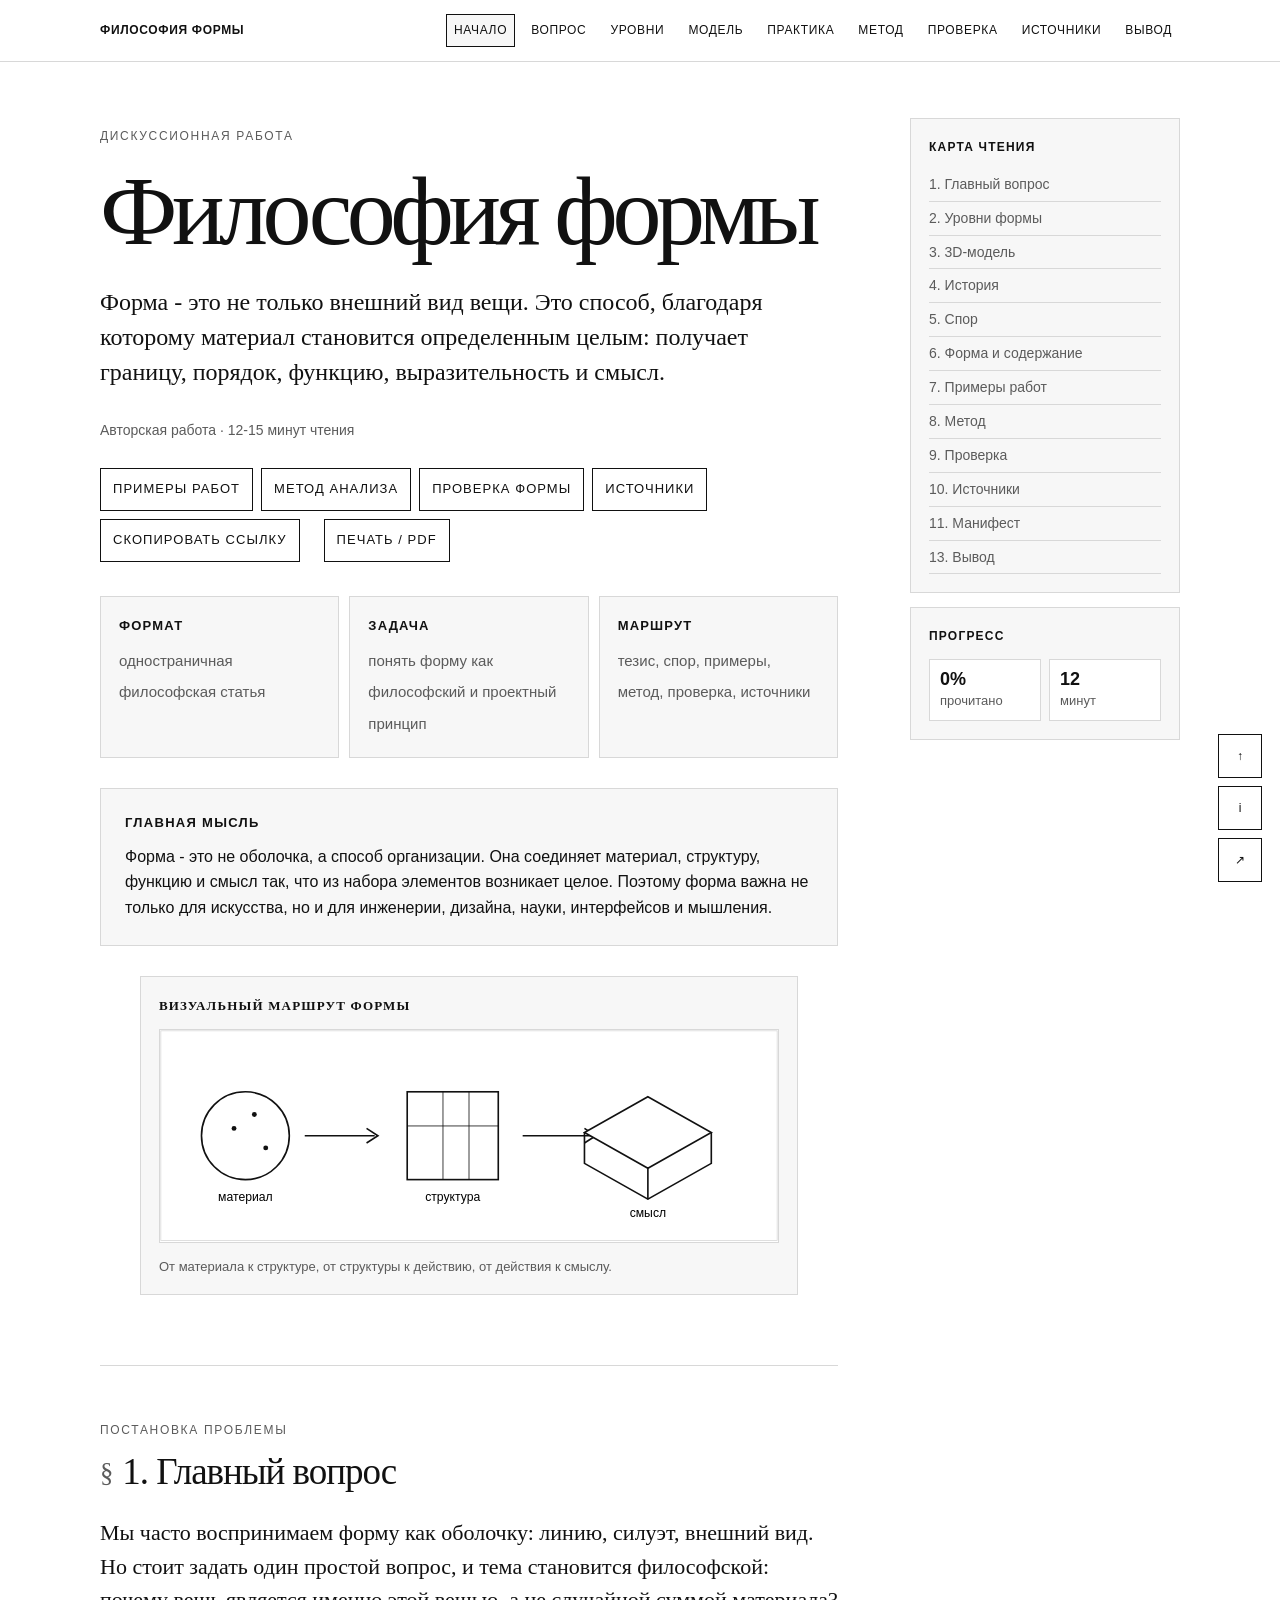
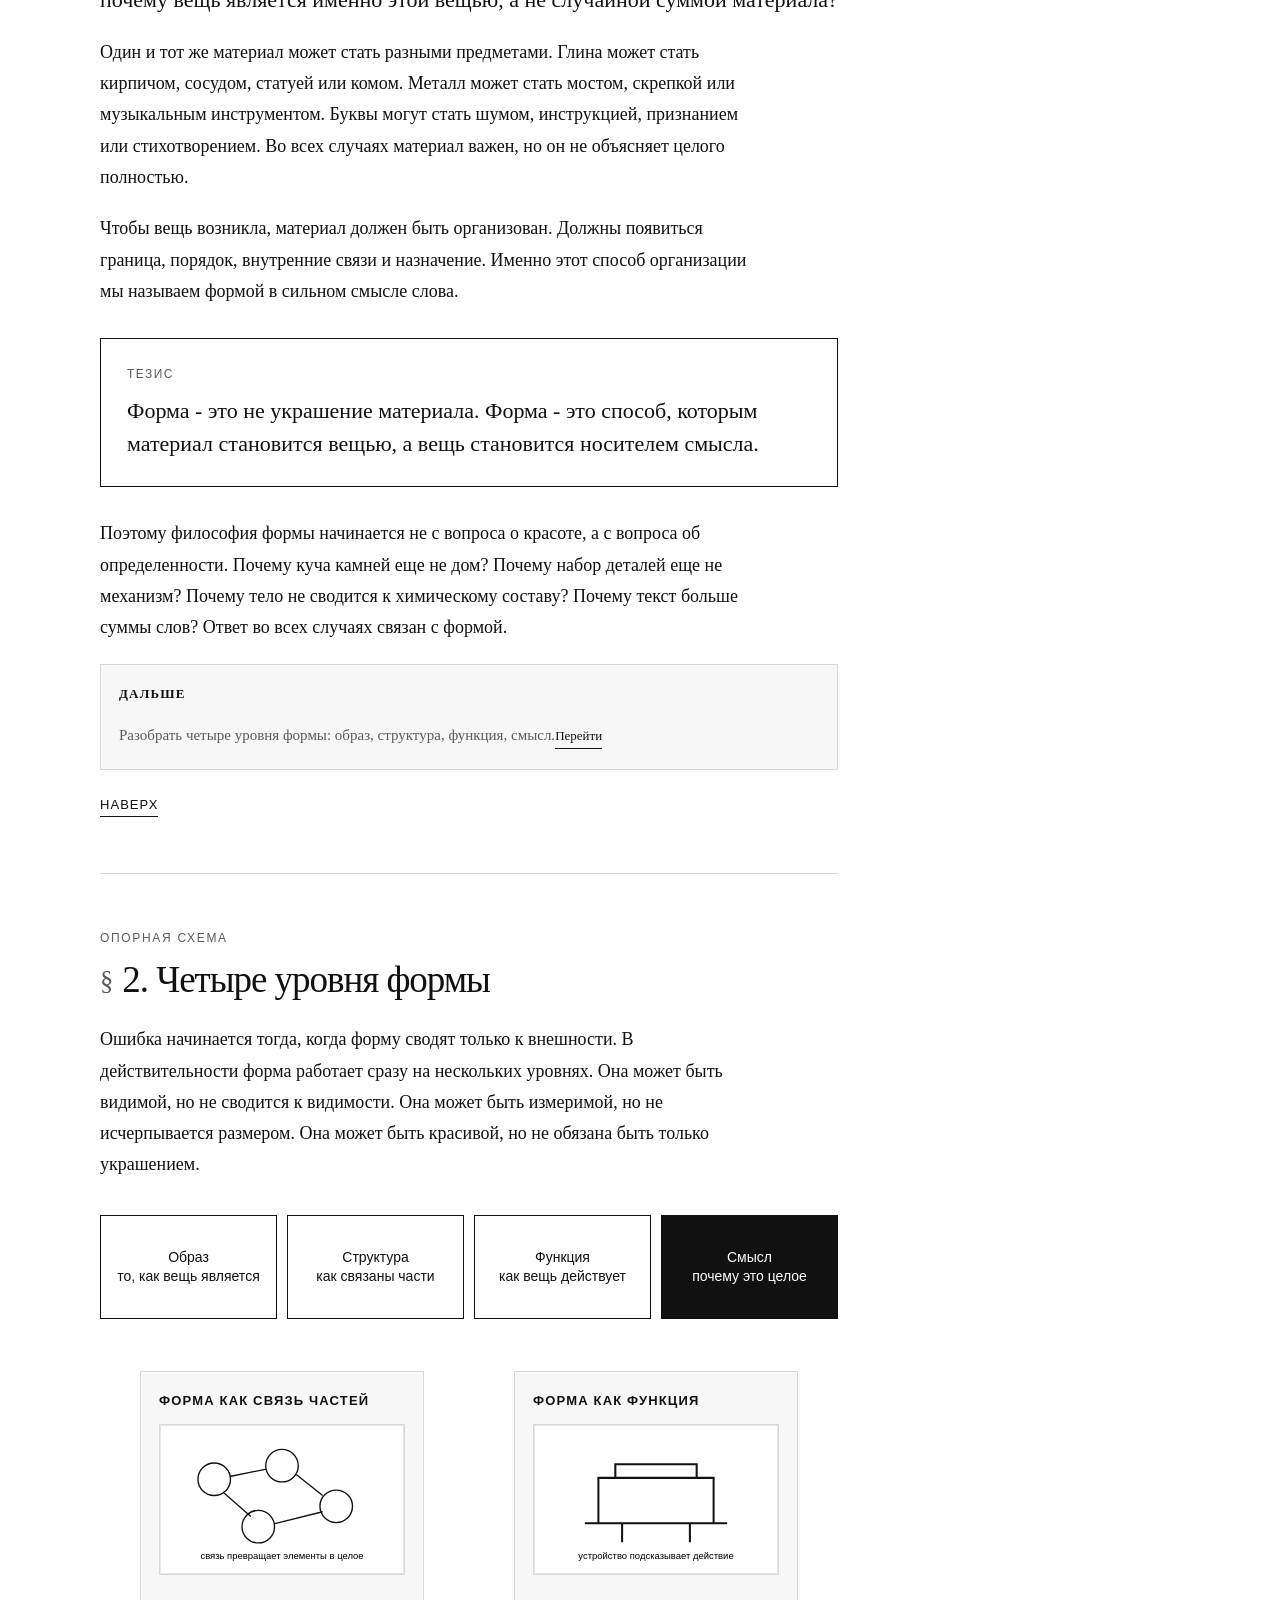
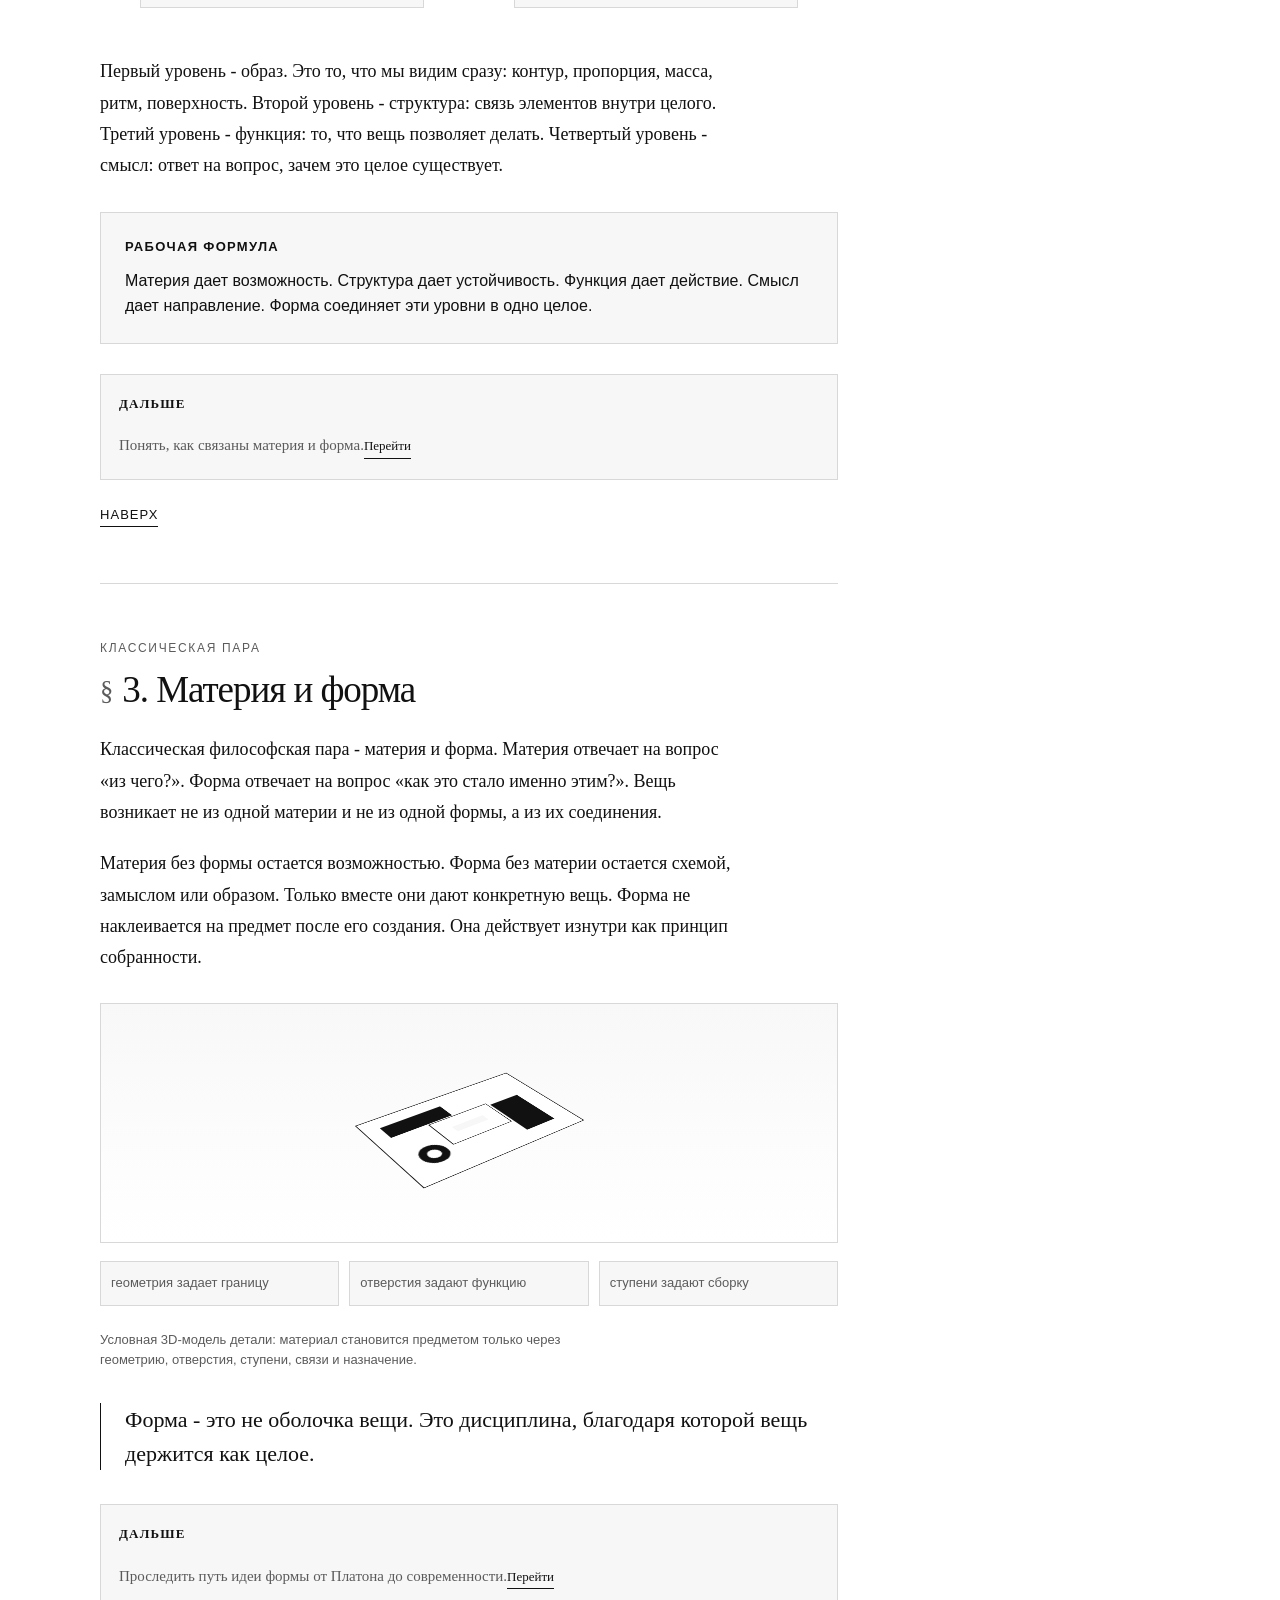
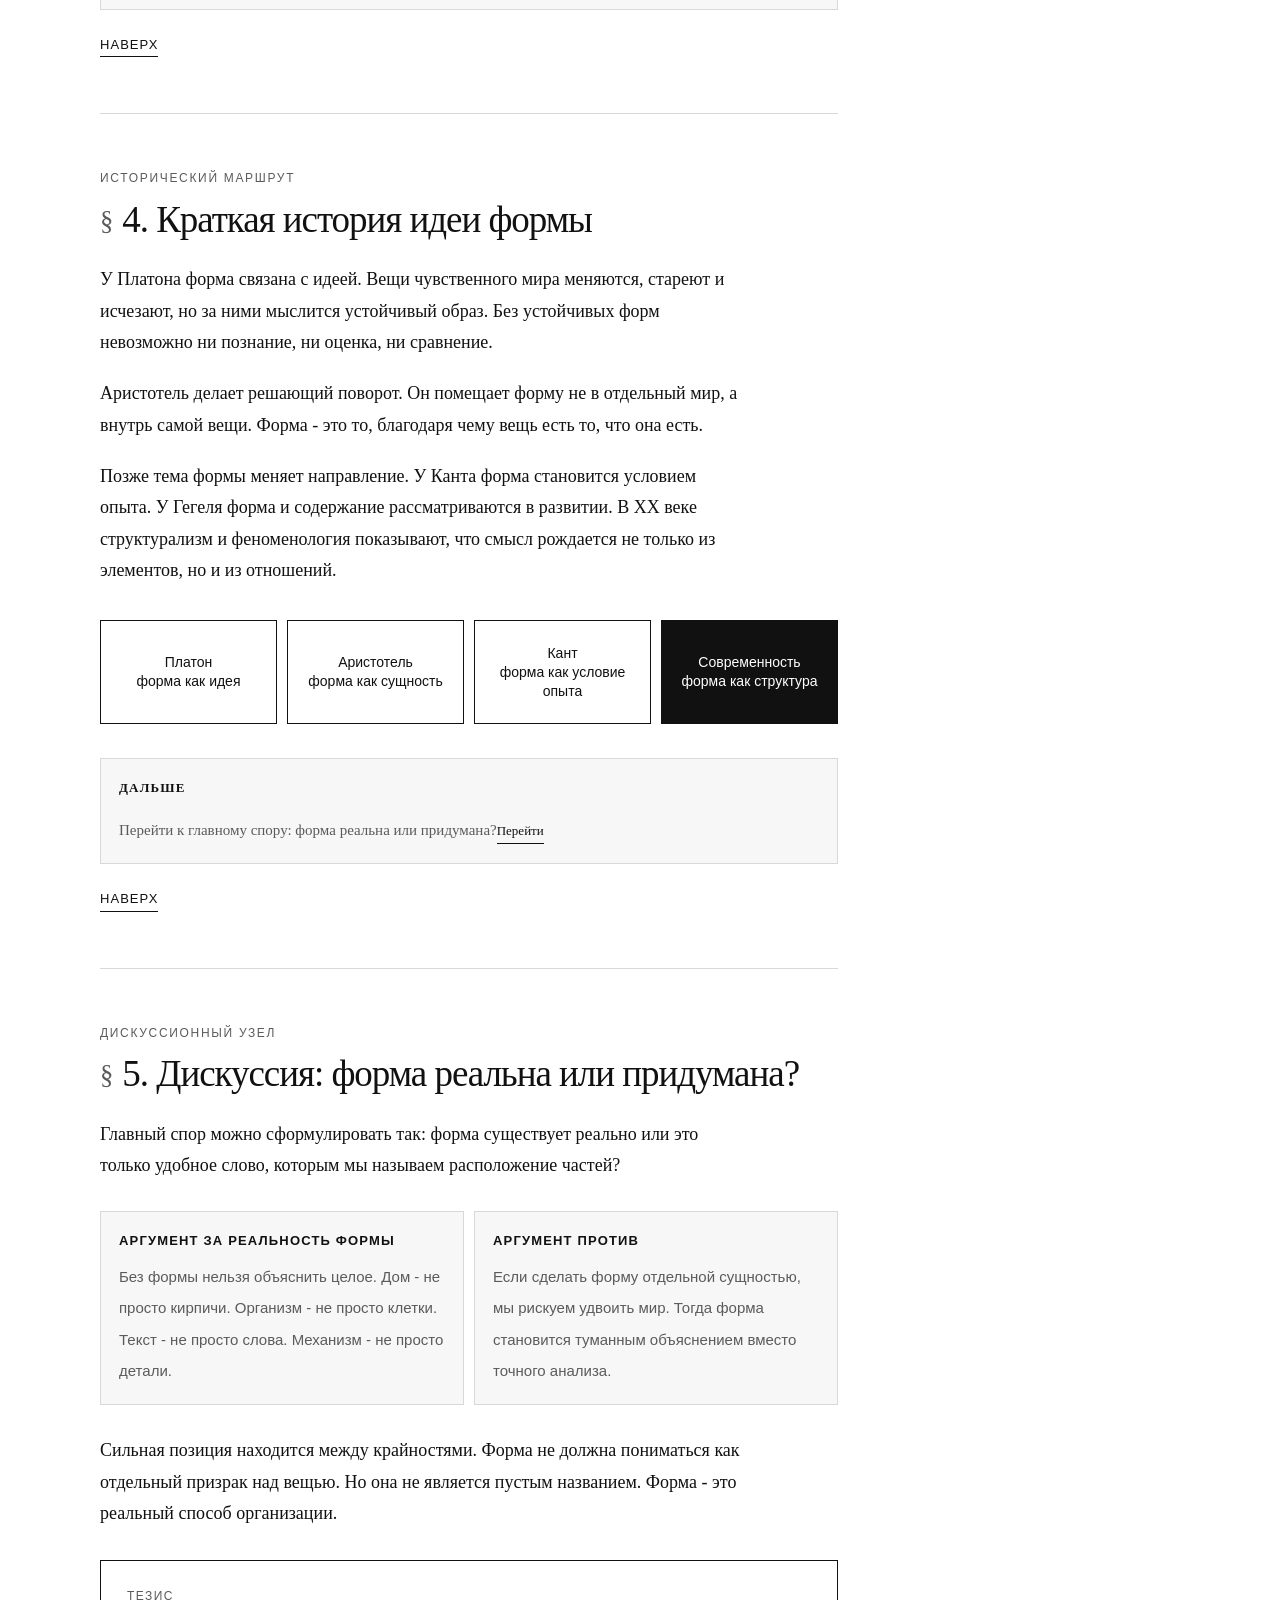
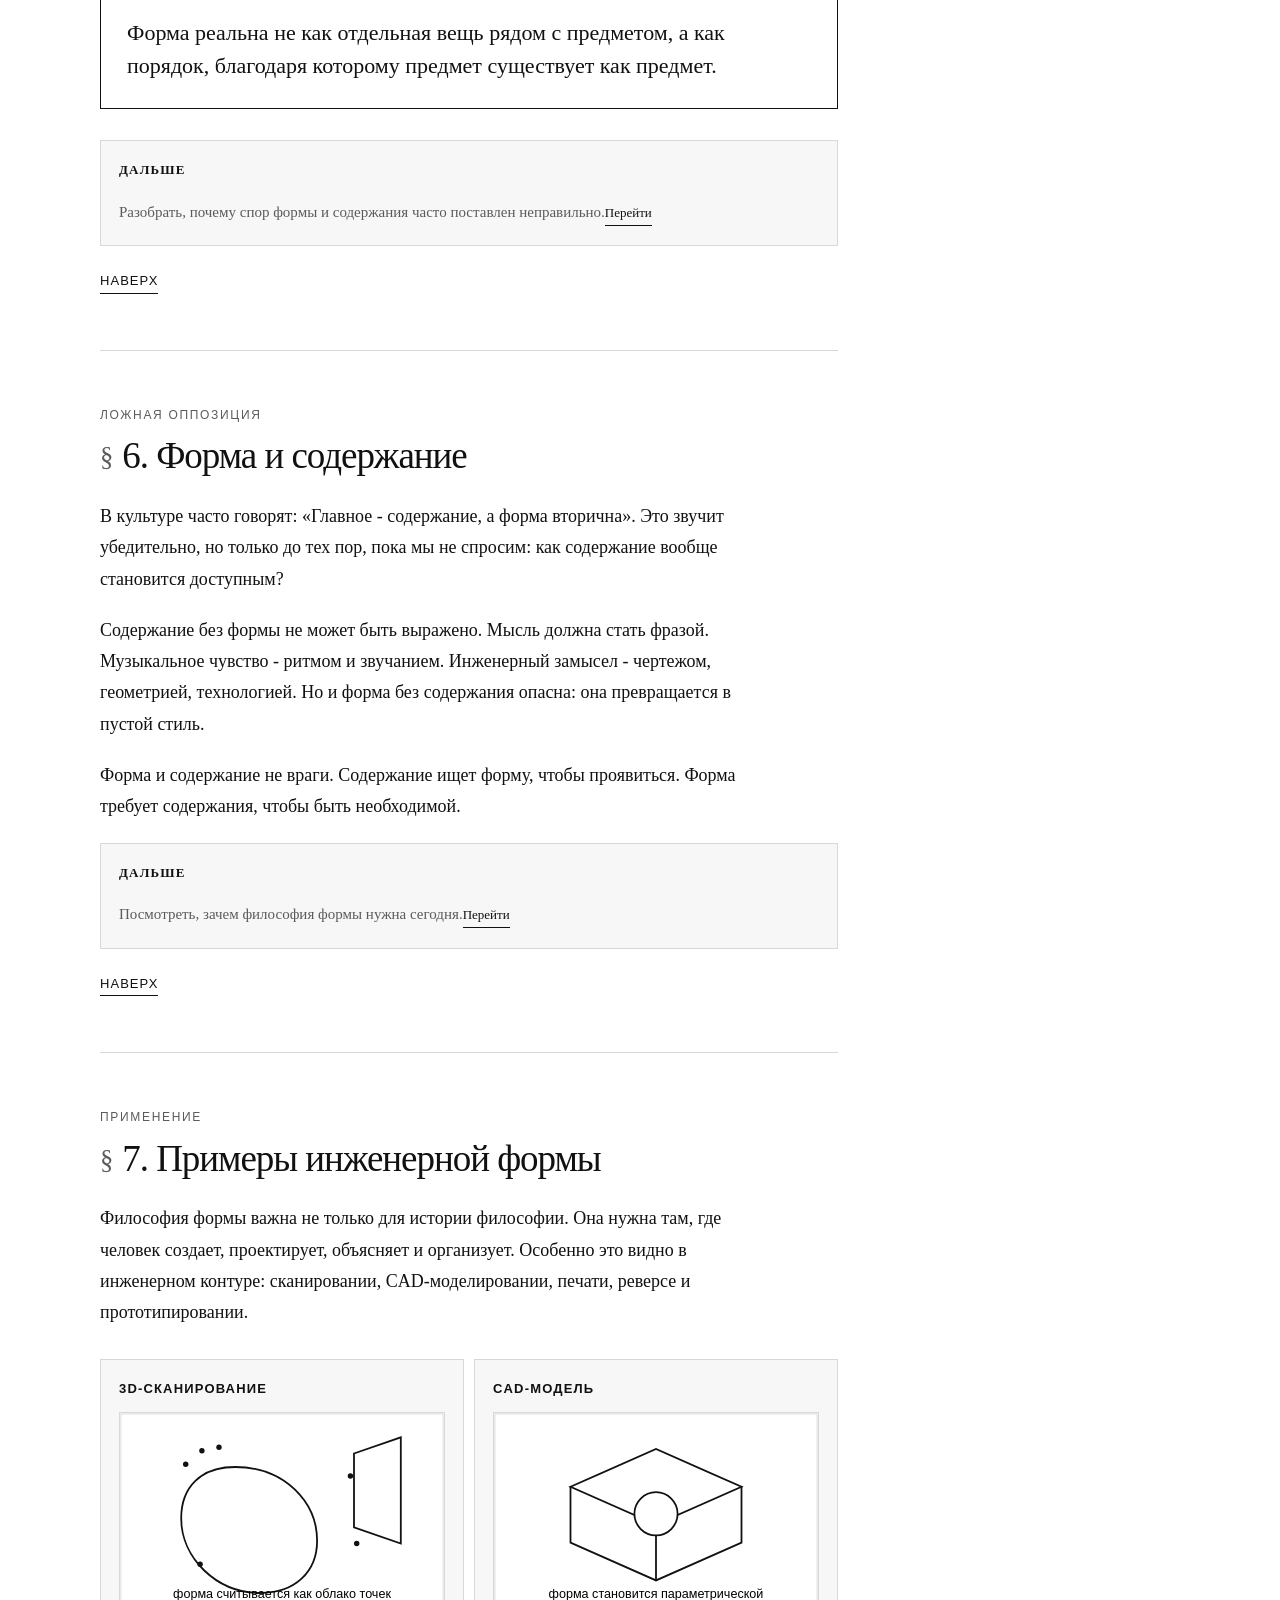
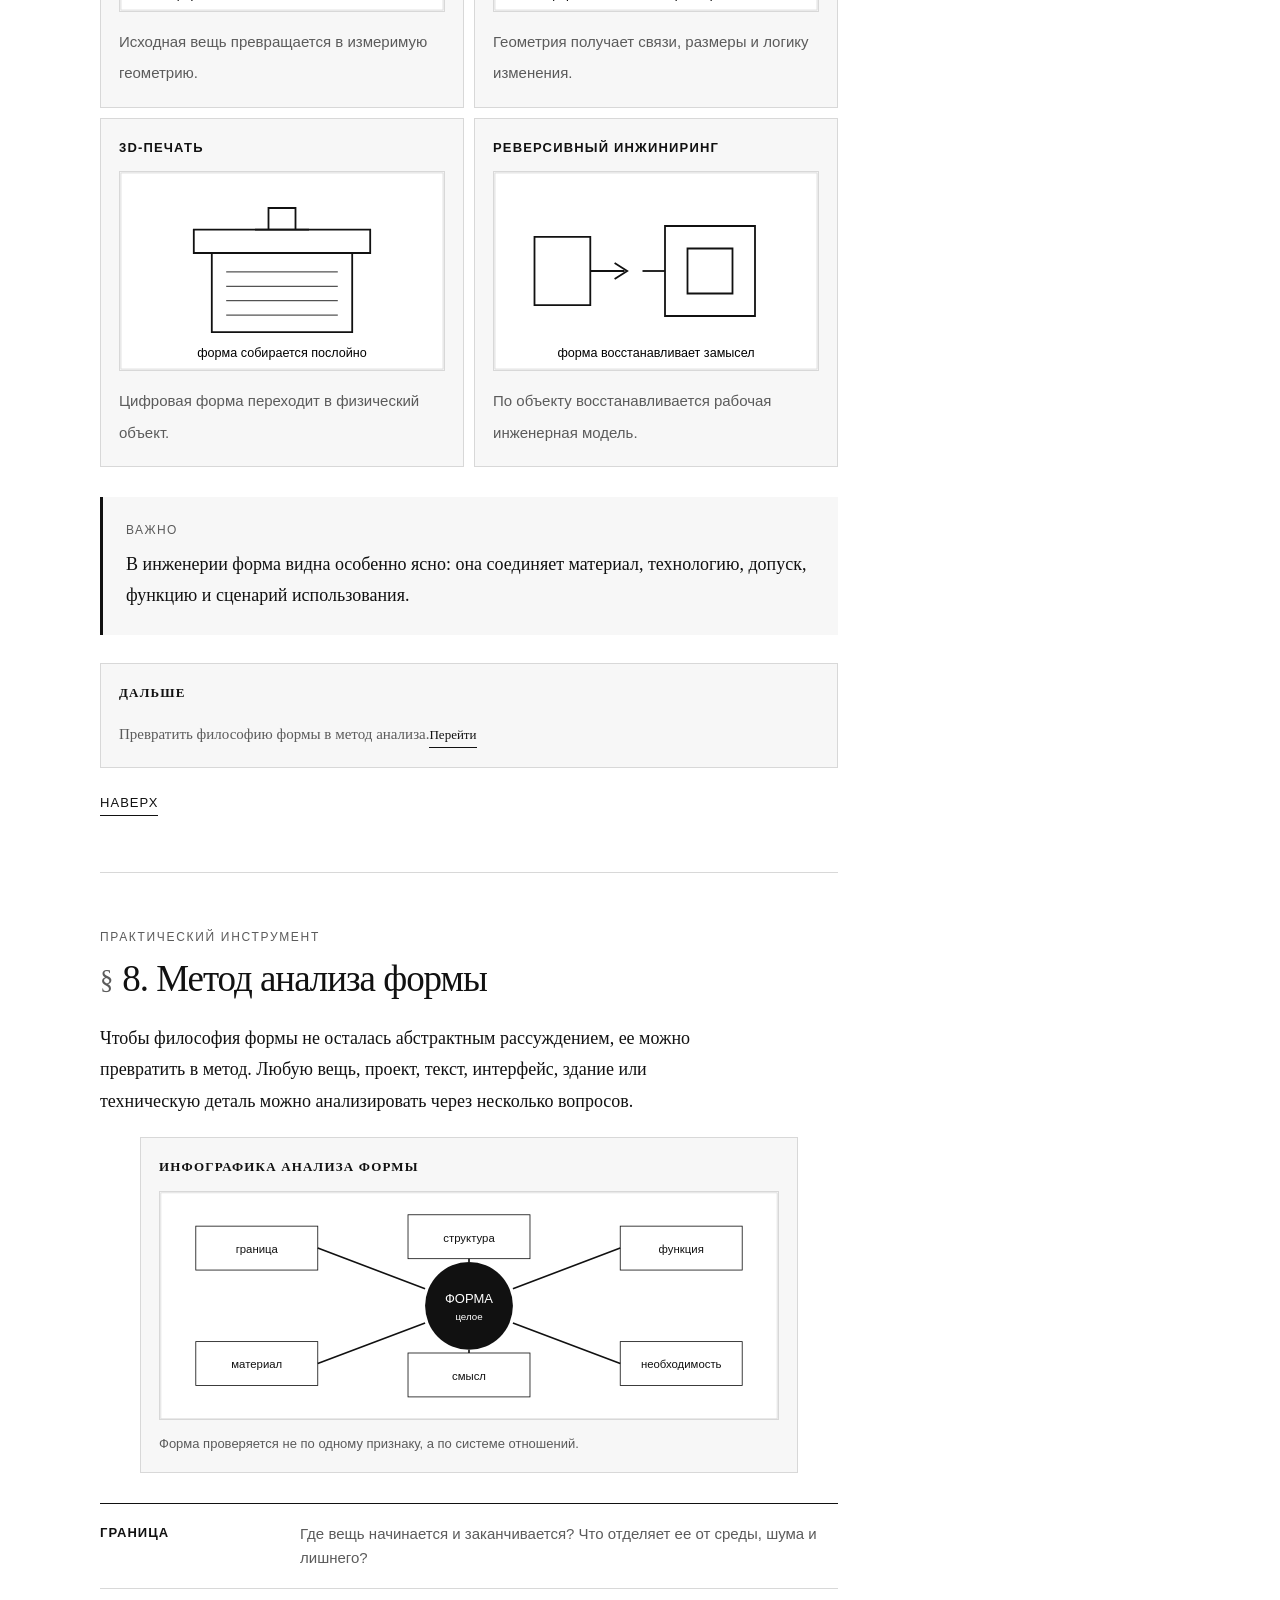
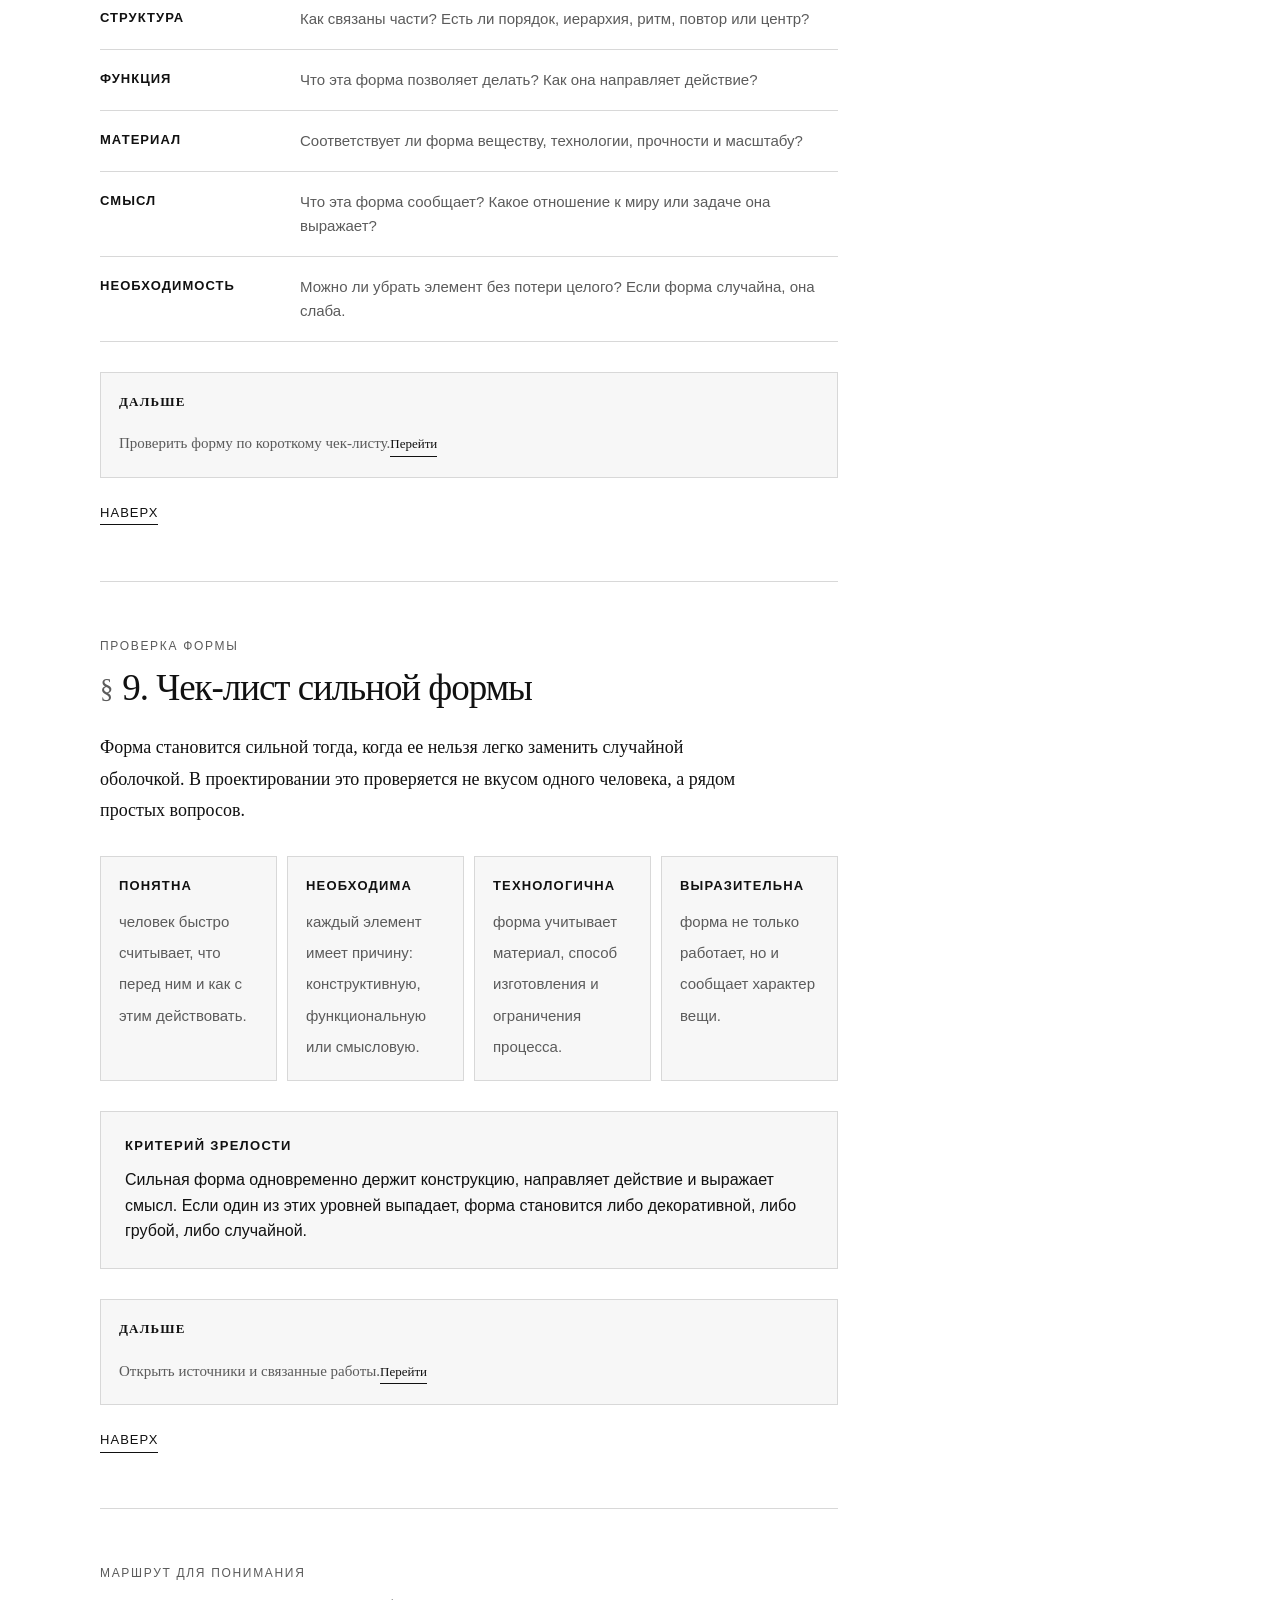
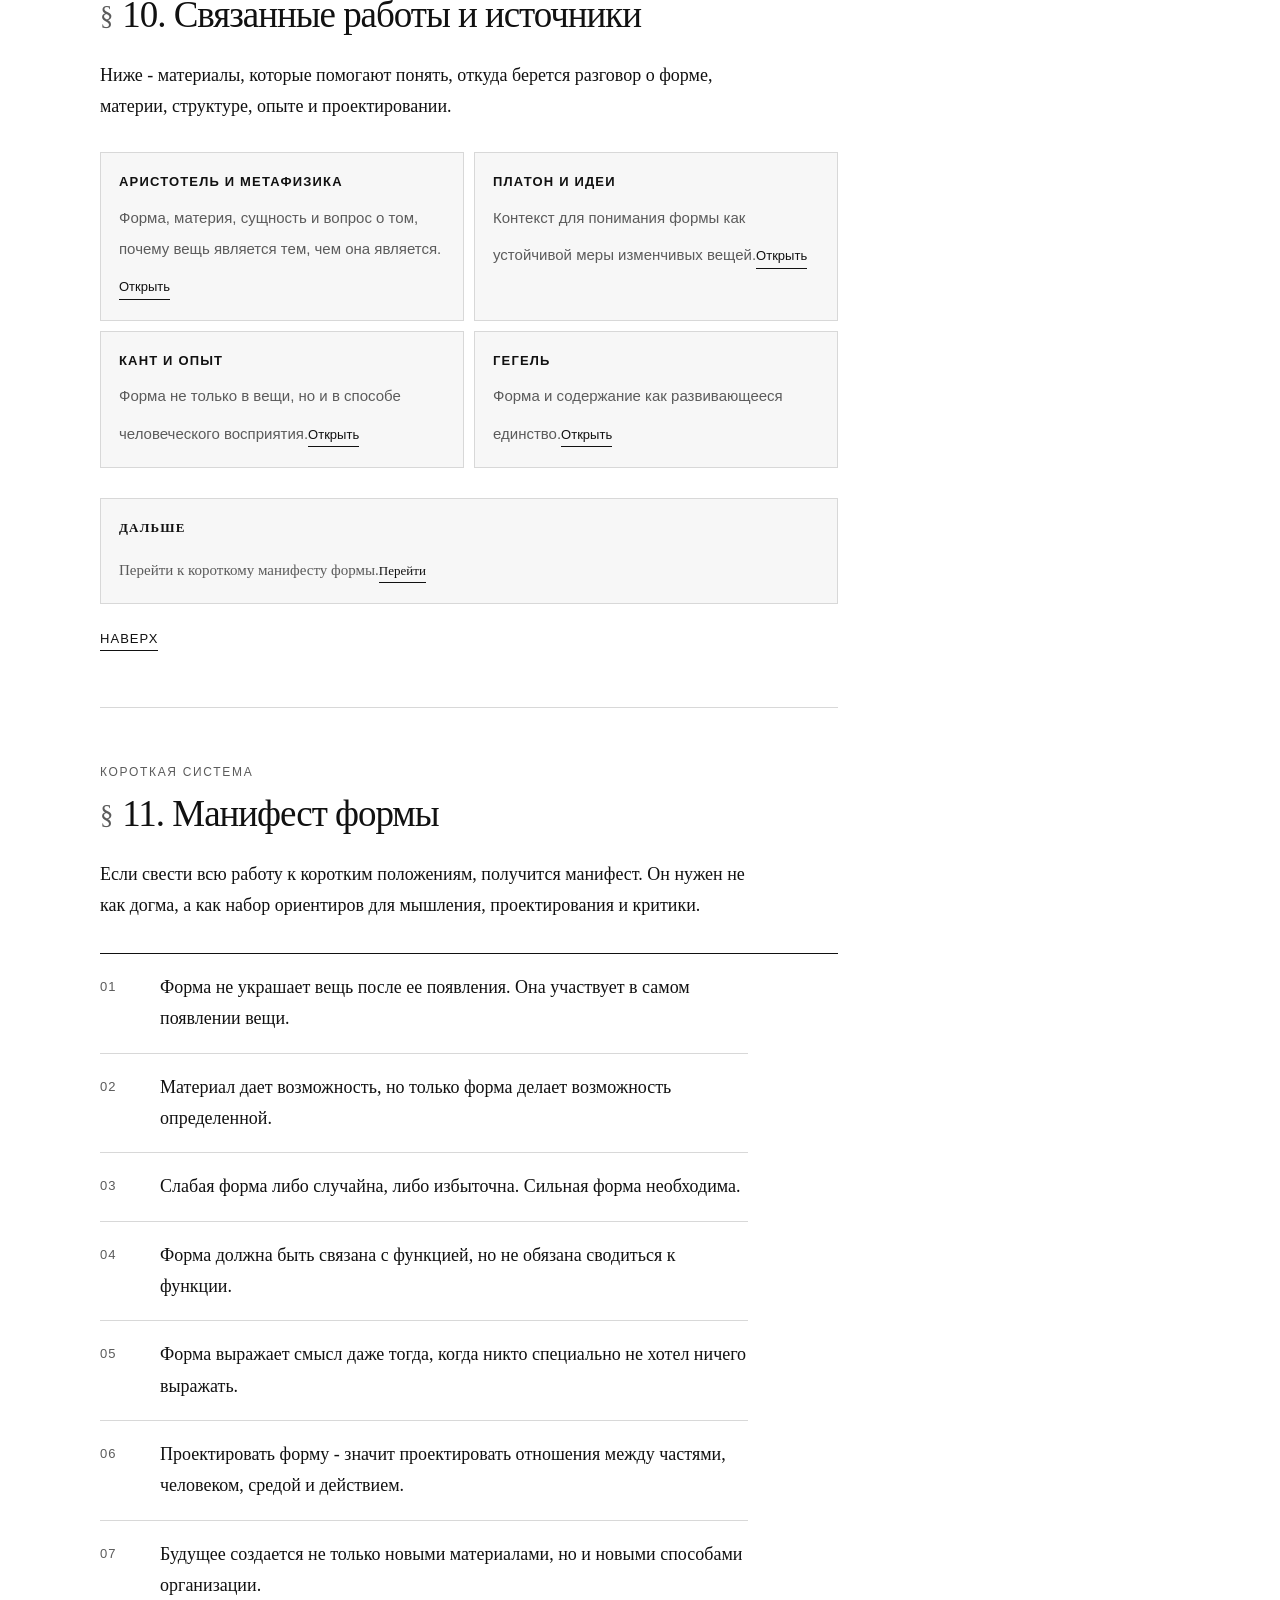
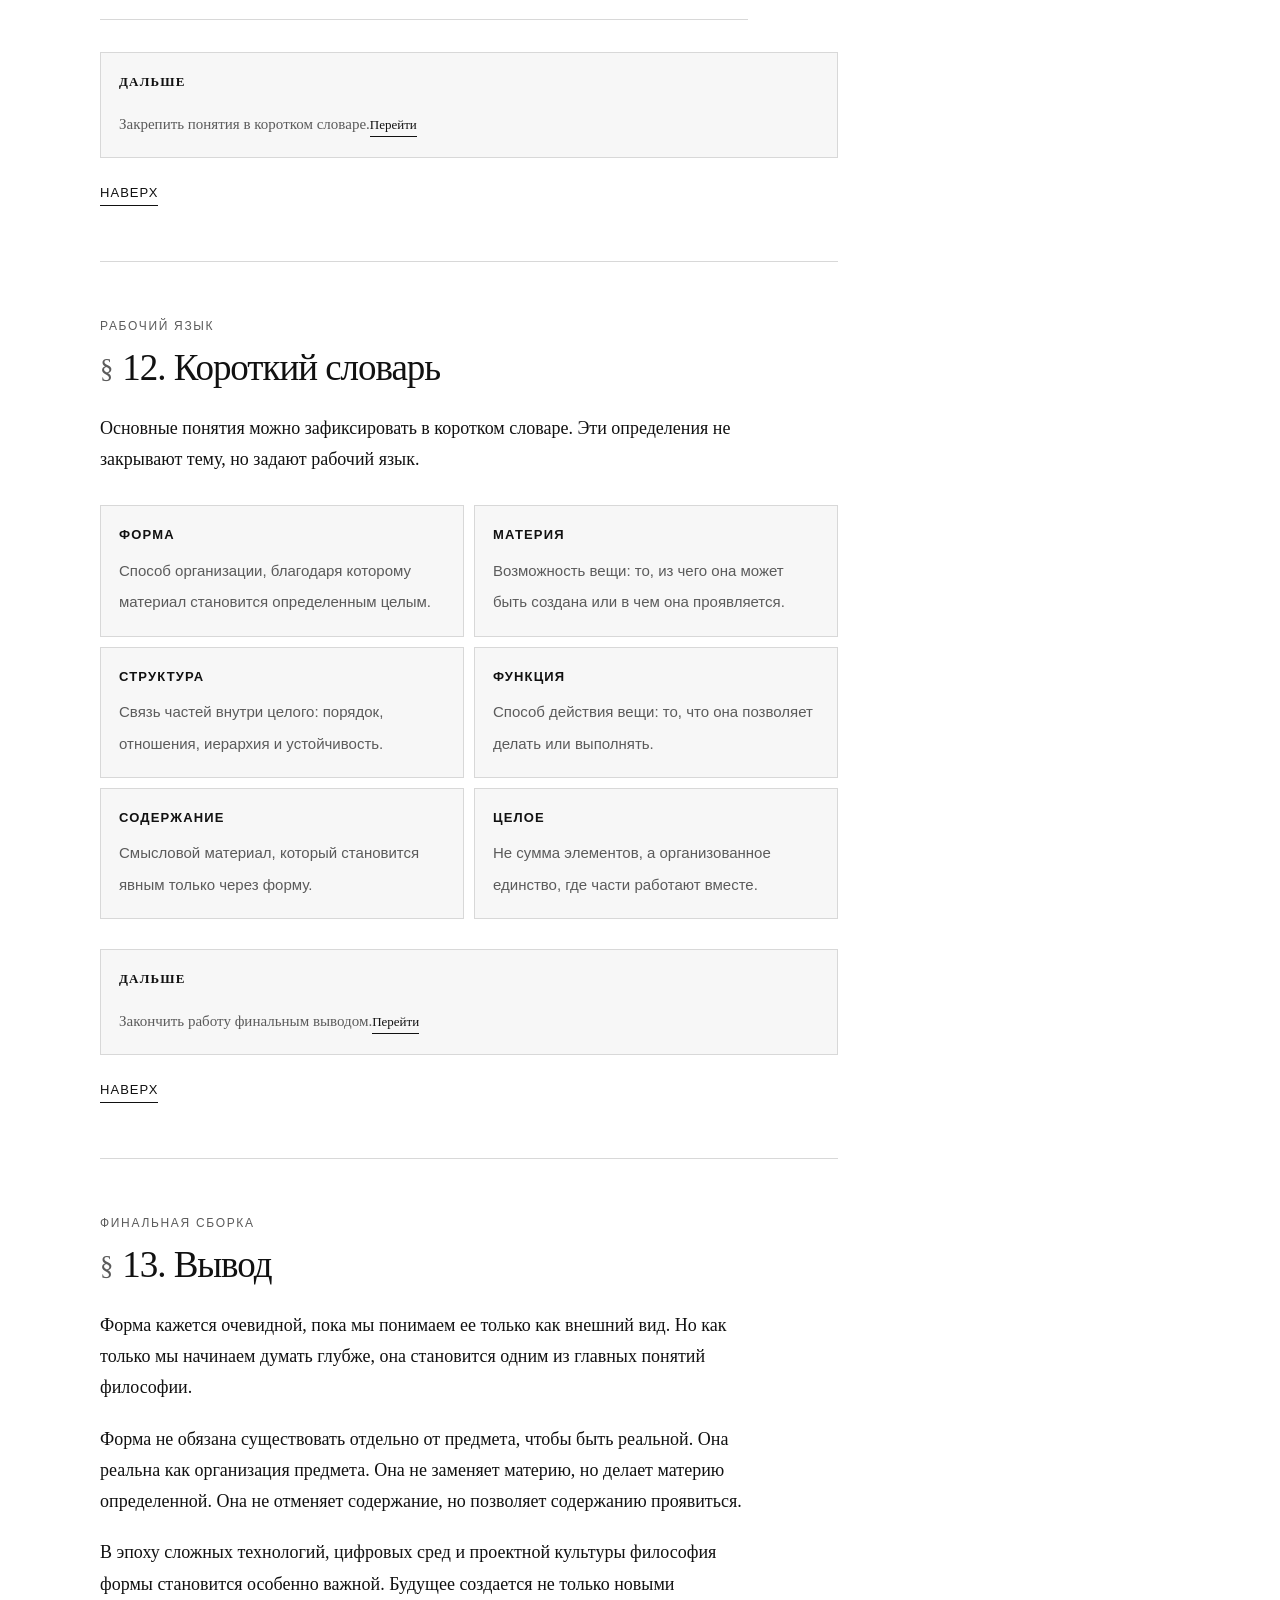
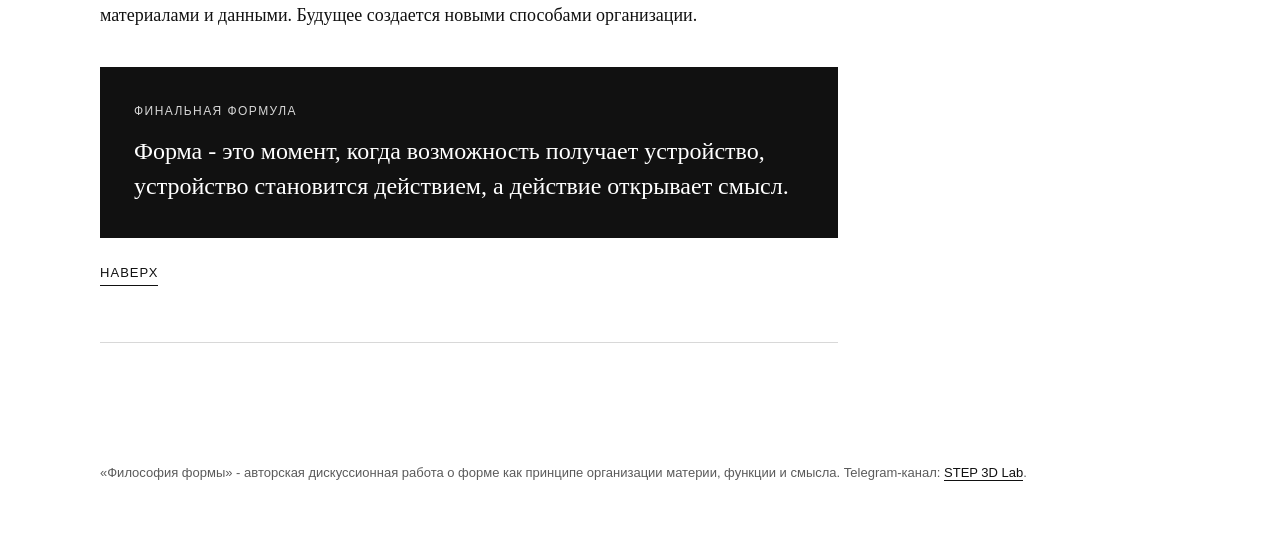
==== commit 923a8c6a: "Polish final publication after three review iterations" ====
--- a/philosophy-form/index.html
+++ b/philosophy-form/index.html
@@ -4,41 +4,46 @@
   <meta charset="UTF-8" />
   <meta name="viewport" content="width=device-width, initial-scale=1.0" />
   <title>Философия формы</title>
-  <meta name="description" content="Авторская дискуссионная работа о философии формы как способе организации материи, функции и смысла." />
+  <meta name="description" content="Авторская дискуссионная работа о форме как принципе организации материи, структуры, функции и смысла." />
+  <meta property="og:title" content="Философия формы" />
+  <meta property="og:description" content="Форма как способ, благодаря которому материал становится целым, функция становится действием, а смысл получает устройство." />
+  <meta property="og:type" content="article" />
+  <meta name="theme-color" content="#ffffff" />
   <style>
-    :root{--bg:#fff;--text:#111;--muted:#5b5b5b;--line:#d8d8d8;--soft:#f7f7f7;--max:1100px;--read:760px;--side:260px}*{box-sizing:border-box}html{scroll-behavior:smooth}body{margin:0;background:var(--bg);color:var(--text);font-family:Georgia,"Times New Roman",serif;font-size:18px;line-height:1.74;text-rendering:optimizeLegibility;-webkit-font-smoothing:antialiased}::selection{background:var(--text);color:var(--bg)}
+    :root{--bg:#fff;--text:#111;--muted:#5b5b5b;--line:#d8d8d8;--soft:#f7f7f7;--max:1120px;--read:760px;--side:270px}*{box-sizing:border-box}html{scroll-behavior:smooth}body{margin:0;background:var(--bg);color:var(--text);font-family:Georgia,"Times New Roman",serif;font-size:18px;line-height:1.74;text-rendering:optimizeLegibility;-webkit-font-smoothing:antialiased}::selection{background:var(--text);color:var(--bg)}
     .progress{position:fixed;top:0;left:0;width:0;height:3px;background:var(--text);z-index:100}.skip-link{position:absolute;top:-60px;left:20px;padding:10px 14px;background:var(--text);color:var(--bg);font-family:Arial,sans-serif;font-size:14px;text-decoration:none;z-index:200}.skip-link:focus{top:14px}a:focus-visible,button:focus-visible{outline:2px solid var(--text);outline-offset:3px}
     header{position:sticky;top:0;z-index:10;border-bottom:1px solid var(--line);background:rgba(255,255,255,.96);backdrop-filter:blur(8px)}.topbar{max-width:var(--max);margin:0 auto;padding:14px 20px;display:flex;justify-content:space-between;gap:20px;align-items:center;font-family:Arial,sans-serif;font-size:12px;letter-spacing:.055em;text-transform:uppercase}.brand{font-weight:700;white-space:nowrap}nav{display:flex;flex-wrap:wrap;justify-content:flex-end;gap:8px}nav a{color:var(--text);text-decoration:none;border:1px solid transparent;padding:5px 7px}nav a:hover,nav a.active{border-color:var(--text);background:var(--soft)}
     main{max-width:var(--max);margin:0 auto;padding:56px 20px 86px}.layout{display:grid;grid-template-columns:minmax(0,var(--read)) var(--side);gap:72px;align-items:start}article{min-width:0}aside{position:sticky;top:74px;font-family:Arial,sans-serif;font-size:14px}.side-card{border:1px solid var(--line);background:var(--soft);padding:18px;margin-bottom:14px}.side-card b{display:block;margin-bottom:10px;font-size:12px;text-transform:uppercase;letter-spacing:.1em}.side-card a{display:block;color:var(--muted);text-decoration:none;padding:7px 0;border-bottom:1px solid var(--line);line-height:1.35}.side-card a:hover,.side-card a.active{color:var(--text)}.read-meter{display:grid;grid-template-columns:1fr 1fr;gap:8px;margin-top:12px}.read-meter span{border:1px solid var(--line);padding:10px;background:#fff;color:var(--muted);font-size:13px;line-height:1.35}.read-meter strong{display:block;color:var(--text);font-size:18px;line-height:1.1;margin-bottom:2px}
     section{max-width:var(--read);padding:54px 0;border-bottom:1px solid var(--line);scroll-margin-top:84px}.hero{padding-top:8px;padding-bottom:52px}.label,.kicker{margin-bottom:18px;color:var(--muted);font-family:Arial,sans-serif;font-size:12px;text-transform:uppercase;letter-spacing:.14em}.kicker{margin-bottom:10px}h1{margin:0 0 28px;font-size:clamp(46px,8vw,98px);line-height:.94;font-weight:400;letter-spacing:-.055em}h2{max-width:720px;margin:0 0 24px;font-size:37px;line-height:1.12;font-weight:400;letter-spacing:-.028em}h2:before{content:"§";display:inline-block;margin-right:10px;color:var(--muted);font-size:.72em;transform:translateY(-2px)}h3{margin:34px 0 12px;font-family:Arial,sans-serif;font-size:15px;line-height:1.4;text-transform:uppercase;letter-spacing:.1em}p{max-width:72ch;margin:0 0 20px}.subtitle{max-width:780px;margin:0;font-size:24px;line-height:1.46}.meta{margin-top:28px;color:var(--muted);font-family:Arial,sans-serif;font-size:14px}.lead,.thesis,.quote{font-size:22px;line-height:1.52}
     .actions{display:flex;flex-wrap:wrap;gap:8px;margin-top:26px;font-family:Arial,sans-serif}.actions a,.actions button{border:1px solid var(--text);background:#fff;color:var(--text);padding:9px 12px;font:inherit;font-size:13px;text-transform:uppercase;letter-spacing:.08em;text-decoration:none;cursor:pointer}.actions a:hover,.actions button:hover{background:var(--text);color:var(--bg)}#copyStatus{display:inline-block;margin-left:8px;color:var(--muted);font-size:13px;text-transform:none;letter-spacing:0}
-    .grid,.cards,.scheme,.glossary,.links,.workgrid,.figgrid{display:grid;gap:10px;font-family:Arial,sans-serif}.grid{grid-template-columns:repeat(3,1fr);margin-top:34px}.cards,.glossary,.links,.workgrid{grid-template-columns:1fr 1fr;margin:30px 0}.figgrid{grid-template-columns:1fr 1fr;margin:30px 0}.grid div,.card,.term,.source,.next,.work,.fig{border:1px solid var(--line);padding:18px;background:var(--soft);transition:transform .18s ease,border-color .18s ease,background .18s ease}.card:hover,.term:hover,.source:hover,.next:hover,.work:hover,.fig:hover{transform:translateY(-2px);border-color:var(--text);background:#fff}.grid b,.card b,.term b,.source b,.next b,.work b,.fig b{display:block;margin-bottom:8px;color:var(--text);font-size:13px;text-transform:uppercase;letter-spacing:.09em}.grid span,.card span,.term span,.source span,.next span,.work span,.fig span{color:var(--muted);font-size:15px;line-height:1.55}.source,.next{display:block;color:var(--text);text-decoration:none}.source em,.next em{display:inline-block;margin-top:12px;color:var(--text);font-style:normal;font-size:13px;border-bottom:1px solid var(--text)}
+    .grid,.cards,.scheme,.glossary,.links,.workgrid,.figgrid,.reviewgrid{display:grid;gap:10px;font-family:Arial,sans-serif}.grid{grid-template-columns:repeat(3,1fr);margin-top:34px}.cards,.glossary,.links,.workgrid,.figgrid{grid-template-columns:1fr 1fr;margin:30px 0}.reviewgrid{grid-template-columns:repeat(4,1fr);margin:30px 0}.grid div,.card,.term,.source,.next,.work,.fig,.review{border:1px solid var(--line);padding:18px;background:var(--soft);transition:transform .18s ease,border-color .18s ease,background .18s ease}.card:hover,.term:hover,.source:hover,.next:hover,.work:hover,.fig:hover,.review:hover{transform:translateY(-2px);border-color:var(--text);background:#fff}.grid b,.card b,.term b,.source b,.next b,.work b,.fig b,.review b{display:block;margin-bottom:8px;color:var(--text);font-size:13px;text-transform:uppercase;letter-spacing:.09em}.grid span,.card span,.term span,.source span,.next span,.work span,.fig span,.review span{color:var(--muted);font-size:15px;line-height:1.55}.source,.next{display:block;color:var(--text);text-decoration:none}.source em,.next em{display:inline-block;margin-top:12px;color:var(--text);font-style:normal;font-size:13px;border-bottom:1px solid var(--text)}
     .box,.formula{margin:30px 0;padding:24px;border:1px solid var(--line);background:var(--soft);font-family:Arial,sans-serif;font-size:16px;line-height:1.6}.box b,.formula strong{display:block;margin-bottom:10px;font-size:13px;text-transform:uppercase;letter-spacing:.1em}.thesis{margin:31px 0;padding:26px;border:1px solid var(--text);background:#fff}.thesis:before{content:"Тезис";display:block;margin-bottom:10px;color:var(--muted);font-family:Arial,sans-serif;font-size:12px;text-transform:uppercase;letter-spacing:.12em}.note{margin:28px 0;padding:23px;background:var(--soft);border-left:3px solid var(--text)}.note:before{content:"Важно";display:block;margin-bottom:8px;color:var(--muted);font-family:Arial,sans-serif;font-size:12px;text-transform:uppercase;letter-spacing:.12em}.quote{margin:34px 0;padding-left:24px;border-left:1px solid var(--text)}
-    .scheme{grid-template-columns:repeat(4,1fr);margin:34px 0}.scheme div{min-height:104px;padding:18px 12px;display:flex;align-items:center;justify-content:center;border:1px solid var(--text);text-align:center;font-size:14px;line-height:1.35}.scheme .dark{background:var(--text);color:var(--bg)}.visual{width:100%;height:auto;display:block;margin:12px 0 14px;border:1px solid var(--line);background:#fff}.caption{font-family:Arial,sans-serif;color:var(--muted);font-size:13px;line-height:1.5;margin:8px 0 0}.model3d{perspective:700px;min-height:220px;display:grid;place-items:center;border:1px solid var(--line);background:linear-gradient(0deg,#fff,#f8f8f8);margin:30px 0}.part{width:180px;height:120px;position:relative;transform:rotateX(58deg) rotateZ(-36deg);transform-style:preserve-3d}.part:before,.part:after{content:"";position:absolute;background:#111;border:1px solid #111}.part:before{width:180px;height:120px;background:#fff}.part:after{width:70px;height:42px;left:55px;top:39px;background:#f7f7f7;box-shadow:0 0 0 16px #fff inset}.step{position:absolute;background:#111}.step.a{width:70px;height:22px;left:18px;top:18px}.step.b{width:36px;height:58px;right:20px;bottom:18px}.step.c{width:28px;height:28px;left:22px;bottom:22px;border-radius:50%;background:#fff;border:8px solid #111}
+    .scheme{grid-template-columns:repeat(4,1fr);margin:34px 0}.scheme div{min-height:104px;padding:18px 12px;display:flex;align-items:center;justify-content:center;border:1px solid var(--text);text-align:center;font-size:14px;line-height:1.35}.scheme .dark{background:var(--text);color:var(--bg)}.visual{width:100%;height:auto;display:block;margin:12px 0 14px;border:1px solid var(--line);background:#fff}.caption{font-family:Arial,sans-serif;color:var(--muted);font-size:13px;line-height:1.5;margin:8px 0 0}.model3d{perspective:700px;min-height:240px;display:grid;place-items:center;border:1px solid var(--line);background:linear-gradient(0deg,#fff,#f8f8f8);margin:30px 0}.part{width:190px;height:124px;position:relative;transform:rotateX(58deg) rotateZ(-36deg);transform-style:preserve-3d}.part:before,.part:after{content:"";position:absolute;background:#111;border:1px solid #111}.part:before{width:190px;height:124px;background:#fff}.part:after{width:70px;height:42px;left:60px;top:41px;background:#f7f7f7;box-shadow:0 0 0 16px #fff inset}.step{position:absolute;background:#111}.step.a{width:72px;height:22px;left:18px;top:18px}.step.b{width:36px;height:60px;right:20px;bottom:18px}.step.c{width:30px;height:30px;left:22px;bottom:22px;border-radius:50%;background:#fff;border:8px solid #111}.model-labels{display:grid;grid-template-columns:repeat(3,1fr);gap:10px;margin:-12px 0 24px;font-family:Arial,sans-serif}.model-labels span{border:1px solid var(--line);padding:10px;color:var(--muted);font-size:13px;background:var(--soft)}
     .matrix{margin:30px 0;border-top:1px solid var(--text);font-family:Arial,sans-serif}.row{display:grid;grid-template-columns:180px 1fr;gap:20px;padding:18px 0;border-bottom:1px solid var(--line)}.row b{font-size:13px;text-transform:uppercase;letter-spacing:.08em}.row span{color:var(--muted);font-size:15px;line-height:1.6}.manifesto{counter-reset:item;margin:32px 0;border-top:1px solid var(--text)}.manifesto p{counter-increment:item;display:grid;grid-template-columns:44px 1fr;gap:16px;padding:18px 0;margin:0;border-bottom:1px solid var(--line)}.manifesto p:before{content:counter(item,decimal-leading-zero);color:var(--muted);font-family:Arial,sans-serif;font-size:13px;letter-spacing:.08em;padding-top:4px}.final{margin-top:36px;padding:34px;background:var(--text);color:var(--bg)}.final:before{content:"Финальная формула";display:block;margin-bottom:12px;color:#d7d7d7;font-family:Arial,sans-serif;font-size:12px;text-transform:uppercase;letter-spacing:.12em}.final p{margin-bottom:0;font-size:24px;line-height:1.46}.top-link{display:inline-block;margin-top:24px;color:var(--text);font-family:Arial,sans-serif;font-size:13px;text-transform:uppercase;letter-spacing:.08em;text-decoration:none;border-bottom:1px solid var(--text)}
     .floating{position:fixed;right:18px;bottom:18px;display:grid;gap:8px;z-index:20;font-family:Arial,sans-serif}.floating a,.floating button{width:44px;height:44px;border:1px solid var(--text);background:#fff;color:var(--text);display:grid;place-items:center;text-decoration:none;font-size:12px;cursor:pointer}.floating a:hover,.floating button:hover{background:var(--text);color:var(--bg)}footer{max-width:var(--max);margin:0 auto;padding:34px 20px 66px;color:var(--muted);font-family:Arial,sans-serif;font-size:13px;line-height:1.58}footer a{color:var(--text);text-decoration:none;border-bottom:1px solid var(--text)}
-    @media(max-width:1080px){.layout{grid-template-columns:1fr;gap:0}aside{display:none}main{max-width:860px}}@media(max-width:760px){body{font-size:17px}header{position:static}.topbar{display:block}nav{justify-content:flex-start;margin-top:12px;overflow-x:auto;flex-wrap:nowrap;padding-bottom:4px;scrollbar-width:thin}nav a{white-space:nowrap}main{padding-top:38px}h2{font-size:32px}.subtitle,.lead,.thesis,.quote,.final p{font-size:20px}.scheme,.cards,.glossary,.grid,.links,.workgrid,.figgrid{grid-template-columns:1fr}.row,.manifesto p{grid-template-columns:1fr;gap:8px}.floating{right:12px;bottom:12px}.floating a,.floating button{width:40px;height:40px}}
-    @media(prefers-reduced-motion:reduce){html{scroll-behavior:auto}*,*:before,*:after{transition:none!important}}@media print{header,aside,.progress,.skip-link,.top-link,.floating,.actions{display:none!important}body{font-size:12pt;line-height:1.55}main{max-width:none;padding:0}.layout{display:block}section{page-break-inside:avoid;border-bottom:1px solid #999}.card,.term,.formula,.box,.note,.thesis,.source,.next,.fig,.work{background:#fff!important}}
+    @media(max-width:1080px){.layout{grid-template-columns:1fr;gap:0}aside{display:none}main{max-width:860px}}@media(max-width:860px){.reviewgrid{grid-template-columns:1fr 1fr}}@media(max-width:760px){body{font-size:17px}header{position:static}.topbar{display:block}nav{justify-content:flex-start;margin-top:12px;overflow-x:auto;flex-wrap:nowrap;padding-bottom:4px;scrollbar-width:thin}nav a{white-space:nowrap}main{padding-top:38px}h2{font-size:32px}.subtitle,.lead,.thesis,.quote,.final p{font-size:20px}.scheme,.cards,.glossary,.grid,.links,.workgrid,.figgrid,.reviewgrid,.model-labels{grid-template-columns:1fr}.row,.manifesto p{grid-template-columns:1fr;gap:8px}.floating{right:12px;bottom:12px}.floating a,.floating button{width:40px;height:40px}}
+    @media(prefers-reduced-motion:reduce){html{scroll-behavior:auto}*,*:before,*:after{transition:none!important}}@media print{header,aside,.progress,.skip-link,.top-link,.floating,.actions{display:none!important}body{font-size:12pt;line-height:1.55}main{max-width:none;padding:0}.layout{display:block}section{page-break-inside:avoid;border-bottom:1px solid #999}.card,.term,.formula,.box,.note,.thesis,.source,.next,.fig,.work,.review{background:#fff!important}}
   </style>
 </head>
 <body>
   <div class="progress" id="progress" aria-hidden="true"></div><a class="skip-link" href="#start">Перейти к статье</a>
-  <header><div class="topbar"><div class="brand">Философия формы</div><nav aria-label="Навигация"><a href="#start">Начало</a><a href="#question">Вопрос</a><a href="#levels">Уровни</a><a href="#matter">Модель</a><a href="#practice">Практика</a><a href="#method">Метод</a><a href="#links">Источники</a><a href="#conclusion">Вывод</a></nav></div></header>
+  <header><div class="topbar"><div class="brand">Философия формы</div><nav aria-label="Навигация"><a href="#start">Начало</a><a href="#question">Вопрос</a><a href="#levels">Уровни</a><a href="#matter">Модель</a><a href="#practice">Практика</a><a href="#method">Метод</a><a href="#check">Проверка</a><a href="#links">Источники</a><a href="#conclusion">Вывод</a></nav></div></header>
   <main><div class="layout"><article>
-    <section class="hero" id="start"><div class="label">Дискуссионная работа</div><h1>Философия формы</h1><p class="subtitle">Форма - это не только внешний вид вещи. Это способ, благодаря которому материал становится определенным целым: получает границу, порядок, функцию, выразительность и смысл.</p><div class="meta">Авторская работа · 12-15 минут чтения</div><div class="actions"><a href="#practice">Примеры работ</a><a href="#method">Метод анализа</a><a href="#links">Источники</a><button type="button" id="copyButton">Скопировать ссылку</button><span id="copyStatus" aria-live="polite"></span><button type="button" onclick="window.print()">Печать / PDF</button></div><div class="grid"><div><b>Формат</b><span>одностраничная философская статья</span></div><div><b>Задача</b><span>понять форму как философский и проектный принцип</span></div><div><b>Маршрут</b><span>тезис, спор, примеры, метод, источники, манифест</span></div></div><div class="box"><b>Главная мысль</b>Форма - это не оболочка, а способ организации. Она соединяет материал, структуру, функцию и смысл так, что из набора элементов возникает целое. Поэтому форма важна не только для искусства, но и для инженерии, дизайна, науки, интерфейсов и мышления.</div><figure class="fig"><b>Визуальный маршрут формы</b><svg class="visual" viewBox="0 0 760 260" role="img" aria-label="Схема превращения материала в смысл"><rect x="1" y="1" width="758" height="258" fill="#fff" stroke="#d8d8d8"/><circle cx="105" cy="130" r="54" fill="#fff" stroke="#111" stroke-width="2"/><circle cx="91" cy="121" r="3" fill="#111"/><circle cx="130" cy="145" r="3" fill="#111"/><circle cx="116" cy="104" r="3" fill="#111"/><text x="105" y="210" text-anchor="middle" font-family="Arial" font-size="15">материал</text><path d="M178 130h86" stroke="#111" stroke-width="2"/><path d="M254 121l14 9-14 9" fill="none" stroke="#111" stroke-width="2"/><rect x="304" y="76" width="112" height="108" fill="#fff" stroke="#111" stroke-width="2"/><path d="M304 118h112M348 76v108M380 76v108" stroke="#111"/><text x="360" y="210" text-anchor="middle" font-family="Arial" font-size="15">структура</text><path d="M446 130h86" stroke="#111" stroke-width="2"/><path d="M522 121l14 9-14 9" fill="none" stroke="#111" stroke-width="2"/><path d="M600 82l78 44-78 44-78-44z" fill="#fff" stroke="#111" stroke-width="2"/><path d="M522 126v38l78 44 78-44v-38" fill="none" stroke="#111" stroke-width="2"/><path d="M600 170v38" stroke="#111" stroke-width="2"/><text x="600" y="230" text-anchor="middle" font-family="Arial" font-size="15">смысл</text></svg><figcaption class="caption">От материала к структуре, от структуры к действию, от действия к смыслу.</figcaption></figure></section>
+    <section class="hero" id="start"><div class="label">Дискуссионная работа</div><h1>Философия формы</h1><p class="subtitle">Форма - это не только внешний вид вещи. Это способ, благодаря которому материал становится определенным целым: получает границу, порядок, функцию, выразительность и смысл.</p><div class="meta">Авторская работа · 12-15 минут чтения</div><div class="actions"><a href="#practice">Примеры работ</a><a href="#method">Метод анализа</a><a href="#check">Проверка формы</a><a href="#links">Источники</a><button type="button" id="copyButton">Скопировать ссылку</button><span id="copyStatus" aria-live="polite"></span><button type="button" onclick="window.print()">Печать / PDF</button></div><div class="grid"><div><b>Формат</b><span>одностраничная философская статья</span></div><div><b>Задача</b><span>понять форму как философский и проектный принцип</span></div><div><b>Маршрут</b><span>тезис, спор, примеры, метод, проверка, источники</span></div></div><div class="box"><b>Главная мысль</b>Форма - это не оболочка, а способ организации. Она соединяет материал, структуру, функцию и смысл так, что из набора элементов возникает целое. Поэтому форма важна не только для искусства, но и для инженерии, дизайна, науки, интерфейсов и мышления.</div><figure class="fig"><b>Визуальный маршрут формы</b><svg class="visual" viewBox="0 0 760 260" role="img" aria-label="Схема превращения материала в смысл"><rect x="1" y="1" width="758" height="258" fill="#fff" stroke="#d8d8d8"/><circle cx="105" cy="130" r="54" fill="#fff" stroke="#111" stroke-width="2"/><circle cx="91" cy="121" r="3" fill="#111"/><circle cx="130" cy="145" r="3" fill="#111"/><circle cx="116" cy="104" r="3" fill="#111"/><text x="105" y="210" text-anchor="middle" font-family="Arial" font-size="15">материал</text><path d="M178 130h86" stroke="#111" stroke-width="2"/><path d="M254 121l14 9-14 9" fill="none" stroke="#111" stroke-width="2"/><rect x="304" y="76" width="112" height="108" fill="#fff" stroke="#111" stroke-width="2"/><path d="M304 118h112M348 76v108M380 76v108" stroke="#111"/><text x="360" y="210" text-anchor="middle" font-family="Arial" font-size="15">структура</text><path d="M446 130h86" stroke="#111" stroke-width="2"/><path d="M522 121l14 9-14 9" fill="none" stroke="#111" stroke-width="2"/><path d="M600 82l78 44-78 44-78-44z" fill="#fff" stroke="#111" stroke-width="2"/><path d="M522 126v38l78 44 78-44v-38" fill="none" stroke="#111" stroke-width="2"/><path d="M600 170v38" stroke="#111" stroke-width="2"/><text x="600" y="230" text-anchor="middle" font-family="Arial" font-size="15">смысл</text></svg><figcaption class="caption">От материала к структуре, от структуры к действию, от действия к смыслу.</figcaption></figure></section>
     <section id="question" tabindex="-1"><div class="kicker">Постановка проблемы</div><h2>1. Главный вопрос</h2><p class="lead">Мы часто воспринимаем форму как оболочку: линию, силуэт, внешний вид. Но стоит задать один простой вопрос, и тема становится философской: почему вещь является именно этой вещью, а не случайной суммой материала?</p><p>Один и тот же материал может стать разными предметами. Глина может стать кирпичом, сосудом, статуей или комом. Металл может стать мостом, скрепкой или музыкальным инструментом. Буквы могут стать шумом, инструкцией, признанием или стихотворением. Во всех случаях материал важен, но он не объясняет целого полностью.</p><p>Чтобы вещь возникла, материал должен быть организован. Должны появиться граница, порядок, внутренние связи и назначение. Именно этот способ организации мы называем формой в сильном смысле слова.</p><div class="thesis">Форма - это не украшение материала. Форма - это способ, которым материал становится вещью, а вещь становится носителем смысла.</div><p>Поэтому философия формы начинается не с вопроса о красоте, а с вопроса об определенности. Почему куча камней еще не дом? Почему набор деталей еще не механизм? Почему тело не сводится к химическому составу? Почему текст больше суммы слов? Ответ во всех случаях связан с формой.</p><a class="next" href="#levels"><b>Дальше</b><span>Разобрать четыре уровня формы: образ, структура, функция, смысл.</span><em>Перейти</em></a><a class="top-link" href="#start">Наверх</a></section>
     <section id="levels" tabindex="-1"><div class="kicker">Опорная схема</div><h2>2. Четыре уровня формы</h2><p>Ошибка начинается тогда, когда форму сводят только к внешности. В действительности форма работает сразу на нескольких уровнях. Она может быть видимой, но не сводится к видимости. Она может быть измеримой, но не исчерпывается размером. Она может быть красивой, но не обязана быть только украшением.</p><div class="scheme"><div>Образ<br>то, как вещь является</div><div>Структура<br>как связаны части</div><div>Функция<br>как вещь действует</div><div class="dark">Смысл<br>почему это целое</div></div><div class="figgrid"><figure class="fig"><b>Форма как связь частей</b><svg class="visual" viewBox="0 0 360 220"><rect x="1" y="1" width="358" height="218" fill="#fff" stroke="#d8d8d8"/><circle cx="80" cy="80" r="24" fill="#fff" stroke="#111" stroke-width="2"/><circle cx="180" cy="60" r="24" fill="#fff" stroke="#111" stroke-width="2"/><circle cx="260" cy="120" r="24" fill="#fff" stroke="#111" stroke-width="2"/><circle cx="145" cy="150" r="24" fill="#fff" stroke="#111" stroke-width="2"/><path d="M103 76l54-11M201 73l39 31M240 128l-72 18M134 135L94 100" stroke="#111" stroke-width="2"/><text x="180" y="198" text-anchor="middle" font-family="Arial" font-size="14">связь превращает элементы в целое</text></svg></figure><figure class="fig"><b>Форма как функция</b><svg class="visual" viewBox="0 0 360 220"><rect x="1" y="1" width="358" height="218" fill="#fff" stroke="#d8d8d8"/><path d="M75 145h210M95 145V78h170v67M120 78v-20h120v20" fill="none" stroke="#111" stroke-width="3"/><path d="M130 145v28M230 145v28" stroke="#111" stroke-width="3"/><text x="180" y="198" text-anchor="middle" font-family="Arial" font-size="14">устройство подсказывает действие</text></svg></figure></div><p>Первый уровень - образ. Это то, что мы видим сразу: контур, пропорция, масса, ритм, поверхность. Второй уровень - структура: связь элементов внутри целого. Третий уровень - функция: то, что вещь позволяет делать. Четвертый уровень - смысл: ответ на вопрос, зачем это целое существует.</p><div class="formula"><strong>Рабочая формула</strong>Материя дает возможность. Структура дает устойчивость. Функция дает действие. Смысл дает направление. Форма соединяет эти уровни в одно целое.</div><a class="next" href="#matter"><b>Дальше</b><span>Понять, как связаны материя и форма.</span><em>Перейти</em></a><a class="top-link" href="#start">Наверх</a></section>
-    <section id="matter"><div class="kicker">Классическая пара</div><h2>3. Материя и форма</h2><p>Классическая философская пара - материя и форма. Материя отвечает на вопрос «из чего?». Форма отвечает на вопрос «как это стало именно этим?». Вещь возникает не из одной материи и не из одной формы, а из их соединения.</p><p>Материя без формы остается возможностью. Форма без материи остается схемой, замыслом или образом. Только вместе они дают конкретную вещь. Форма не наклеивается на предмет после его создания. Она действует изнутри как принцип собранности.</p><div class="model3d" aria-label="Условная 3D-модель детали"><div class="part"><span class="step a"></span><span class="step b"></span><span class="step c"></span></div></div><p class="caption">Условная 3D-модель детали: материал становится предметом только через геометрию, отверстия, ступени, связи и назначение.</p><div class="quote">Форма - это не оболочка вещи. Это дисциплина, благодаря которой вещь держится как целое.</div><a class="next" href="#history"><b>Дальше</b><span>Проследить путь идеи формы от Платона до современности.</span><em>Перейти</em></a><a class="top-link" href="#start">Наверх</a></section>
+    <section id="matter"><div class="kicker">Классическая пара</div><h2>3. Материя и форма</h2><p>Классическая философская пара - материя и форма. Материя отвечает на вопрос «из чего?». Форма отвечает на вопрос «как это стало именно этим?». Вещь возникает не из одной материи и не из одной формы, а из их соединения.</p><p>Материя без формы остается возможностью. Форма без материи остается схемой, замыслом или образом. Только вместе они дают конкретную вещь. Форма не наклеивается на предмет после его создания. Она действует изнутри как принцип собранности.</p><div class="model3d" aria-label="Условная 3D-модель детали"><div class="part"><span class="step a"></span><span class="step b"></span><span class="step c"></span></div></div><div class="model-labels"><span>геометрия задает границу</span><span>отверстия задают функцию</span><span>ступени задают сборку</span></div><p class="caption">Условная 3D-модель детали: материал становится предметом только через геометрию, отверстия, ступени, связи и назначение.</p><div class="quote">Форма - это не оболочка вещи. Это дисциплина, благодаря которой вещь держится как целое.</div><a class="next" href="#history"><b>Дальше</b><span>Проследить путь идеи формы от Платона до современности.</span><em>Перейти</em></a><a class="top-link" href="#start">Наверх</a></section>
     <section id="history" tabindex="-1"><div class="kicker">Исторический маршрут</div><h2>4. Краткая история идеи формы</h2><p>У Платона форма связана с идеей. Вещи чувственного мира меняются, стареют и исчезают, но за ними мыслится устойчивый образ. Без устойчивых форм невозможно ни познание, ни оценка, ни сравнение.</p><p>Аристотель делает решающий поворот. Он помещает форму не в отдельный мир, а внутрь самой вещи. Форма - это то, благодаря чему вещь есть то, что она есть.</p><p>Позже тема формы меняет направление. У Канта форма становится условием опыта. У Гегеля форма и содержание рассматриваются в развитии. В XX веке структурализм и феноменология показывают, что смысл рождается не только из элементов, но и из отношений.</p><div class="scheme"><div>Платон<br>форма как идея</div><div>Аристотель<br>форма как сущность</div><div>Кант<br>форма как условие опыта</div><div class="dark">Современность<br>форма как структура</div></div><a class="next" href="#debate"><b>Дальше</b><span>Перейти к главному спору: форма реальна или придумана?</span><em>Перейти</em></a><a class="top-link" href="#start">Наверх</a></section>
     <section id="debate" tabindex="-1"><div class="kicker">Дискуссионный узел</div><h2>5. Дискуссия: форма реальна или придумана?</h2><p>Главный спор можно сформулировать так: форма существует реально или это только удобное слово, которым мы называем расположение частей?</p><div class="cards"><div class="card"><b>Аргумент за реальность формы</b><span>Без формы нельзя объяснить целое. Дом - не просто кирпичи. Организм - не просто клетки. Текст - не просто слова. Механизм - не просто детали.</span></div><div class="card"><b>Аргумент против</b><span>Если сделать форму отдельной сущностью, мы рискуем удвоить мир. Тогда форма становится туманным объяснением вместо точного анализа.</span></div></div><p>Сильная позиция находится между крайностями. Форма не должна пониматься как отдельный призрак над вещью. Но она не является пустым названием. Форма - это реальный способ организации.</p><div class="thesis">Форма реальна не как отдельная вещь рядом с предметом, а как порядок, благодаря которому предмет существует как предмет.</div><a class="next" href="#content"><b>Дальше</b><span>Разобрать, почему спор формы и содержания часто поставлен неправильно.</span><em>Перейти</em></a><a class="top-link" href="#start">Наверх</a></section>
     <section id="content"><div class="kicker">Ложная оппозиция</div><h2>6. Форма и содержание</h2><p>В культуре часто говорят: «Главное - содержание, а форма вторична». Это звучит убедительно, но только до тех пор, пока мы не спросим: как содержание вообще становится доступным?</p><p>Содержание без формы не может быть выражено. Мысль должна стать фразой. Музыкальное чувство - ритмом и звучанием. Инженерный замысел - чертежом, геометрией, технологией. Но и форма без содержания опасна: она превращается в пустой стиль.</p><p>Форма и содержание не враги. Содержание ищет форму, чтобы проявиться. Форма требует содержания, чтобы быть необходимой.</p><a class="next" href="#practice"><b>Дальше</b><span>Посмотреть, зачем философия формы нужна сегодня.</span><em>Перейти</em></a><a class="top-link" href="#start">Наверх</a></section>
     <section id="practice" tabindex="-1"><div class="kicker">Применение</div><h2>7. Примеры инженерной формы</h2><p>Философия формы важна не только для истории философии. Она нужна там, где человек создает, проектирует, объясняет и организует. Особенно это видно в инженерном контуре: сканировании, CAD-моделировании, печати, реверсе и прототипировании.</p><div class="workgrid"><article class="work"><b>3D-сканирование</b><svg class="visual" viewBox="0 0 360 220"><rect x="1" y="1" width="358" height="218" fill="#fff" stroke="#d8d8d8"/><path d="M128 60c55 0 91 39 91 82 0 35-25 58-63 58-49 0-88-39-88-83 0-35 22-57 60-57z" fill="#fff" stroke="#111" stroke-width="2"/><g fill="#111"><circle cx="73" cy="57" r="3"/><circle cx="91" cy="42" r="3"/><circle cx="110" cy="38" r="3"/><circle cx="256" cy="70" r="3"/><circle cx="280" cy="98" r="3"/><circle cx="263" cy="145" r="3"/><circle cx="89" cy="168" r="3"/></g><path d="M260 45l52-18v118l-52-18z" fill="#fff" stroke="#111" stroke-width="2"/><text x="180" y="205" text-anchor="middle" font-family="Arial" font-size="14">форма считывается как облако точек</text></svg><span>Исходная вещь превращается в измеримую геометрию.</span></article><article class="work"><b>CAD-модель</b><svg class="visual" viewBox="0 0 360 220"><rect x="1" y="1" width="358" height="218" fill="#fff" stroke="#d8d8d8"/><path d="M85 82l95-42 95 42-95 42z" fill="#fff" stroke="#111" stroke-width="2"/><path d="M85 82v62l95 42 95-42V82" fill="none" stroke="#111" stroke-width="2"/><path d="M180 124v62" stroke="#111" stroke-width="2"/><circle cx="180" cy="112" r="24" fill="#fff" stroke="#111" stroke-width="2"/><text x="180" y="205" text-anchor="middle" font-family="Arial" font-size="14">форма становится параметрической</text></svg><span>Геометрия получает связи, размеры и логику изменения.</span></article><article class="work"><b>3D-печать</b><svg class="visual" viewBox="0 0 360 220"><rect x="1" y="1" width="358" height="218" fill="#fff" stroke="#d8d8d8"/><path d="M82 64h196v26H82zM102 90h156v88H102z" fill="#fff" stroke="#111" stroke-width="2"/><path d="M118 111h124M118 127h124M118 143h124M118 159h124" stroke="#111"/><path d="M165 40h30v24h-30zM150 64h60" stroke="#111" stroke-width="2" fill="none"/><text x="180" y="205" text-anchor="middle" font-family="Arial" font-size="14">форма собирается послойно</text></svg><span>Цифровая форма переходит в физический объект.</span></article><article class="work"><b>Реверсивный инжиниринг</b><svg class="visual" viewBox="0 0 360 220"><rect x="1" y="1" width="358" height="218" fill="#fff" stroke="#d8d8d8"/><path d="M55 110h90" stroke="#111" stroke-width="2"/><path d="M134 101l14 9-14 9" fill="none" stroke="#111" stroke-width="2"/><path d="M45 72h62v76H45z" fill="#fff" stroke="#111" stroke-width="2"/><path d="M190 60h100v100H190zM215 85h50v50h-50z" fill="#fff" stroke="#111" stroke-width="2"/><path d="M165 110h25" stroke="#111" stroke-width="2"/><text x="180" y="205" text-anchor="middle" font-family="Arial" font-size="14">форма восстанавливает замысел</text></svg><span>По объекту восстанавливается рабочая инженерная модель.</span></article></div><div class="note">В инженерии форма видна особенно ясно: она соединяет материал, технологию, допуск, функцию и сценарий использования.</div><a class="next" href="#method"><b>Дальше</b><span>Превратить философию формы в метод анализа.</span><em>Перейти</em></a><a class="top-link" href="#start">Наверх</a></section>
-    <section id="method" tabindex="-1"><div class="kicker">Практический инструмент</div><h2>8. Метод анализа формы</h2><p>Чтобы философия формы не осталась абстрактным рассуждением, ее можно превратить в метод. Любую вещь, проект, текст, интерфейс, здание или техническую деталь можно анализировать через несколько вопросов.</p><figure class="fig"><b>Инфографика анализа формы</b><svg class="visual" viewBox="0 0 760 280"><rect x="1" y="1" width="758" height="278" fill="#fff" stroke="#d8d8d8"/><circle cx="380" cy="140" r="54" fill="#111"/><text x="380" y="136" text-anchor="middle" font-family="Arial" font-size="16" fill="#fff">ФОРМА</text><text x="380" y="158" text-anchor="middle" font-family="Arial" font-size="12" fill="#fff">целое</text><g font-family="Arial" font-size="14" fill="#111" stroke="#111"><rect x="44" y="42" width="150" height="54" fill="#fff"/><text x="119" y="75" text-anchor="middle" stroke="none">граница</text><rect x="305" y="28" width="150" height="54" fill="#fff"/><text x="380" y="61" text-anchor="middle" stroke="none">структура</text><rect x="566" y="42" width="150" height="54" fill="#fff"/><text x="641" y="75" text-anchor="middle" stroke="none">функция</text><rect x="44" y="184" width="150" height="54" fill="#fff"/><text x="119" y="217" text-anchor="middle" stroke="none">материал</text><rect x="305" y="198" width="150" height="54" fill="#fff"/><text x="380" y="231" text-anchor="middle" stroke="none">смысл</text><rect x="566" y="184" width="150" height="54" fill="#fff"/><text x="641" y="217" text-anchor="middle" stroke="none">необходимость</text></g><path d="M194 69l132 50M380 82v4M566 69l-132 50M194 211l132-50M380 198v-4M566 211l-132-50" stroke="#111" stroke-width="2" fill="none"/></svg><figcaption class="caption">Форма проверяется не по одному признаку, а по системе отношений.</figcaption></figure><div class="matrix"><div class="row"><b>Граница</b><span>Где вещь начинается и заканчивается? Что отделяет ее от среды, шума и лишнего?</span></div><div class="row"><b>Структура</b><span>Как связаны части? Есть ли порядок, иерархия, ритм, повтор или центр?</span></div><div class="row"><b>Функция</b><span>Что эта форма позволяет делать? Как она направляет действие?</span></div><div class="row"><b>Материал</b><span>Соответствует ли форма веществу, технологии, прочности и масштабу?</span></div><div class="row"><b>Смысл</b><span>Что эта форма сообщает? Какое отношение к миру или задаче она выражает?</span></div><div class="row"><b>Необходимость</b><span>Можно ли убрать элемент без потери целого? Если форма случайна, она слаба.</span></div></div><a class="next" href="#links"><b>Дальше</b><span>Открыть источники и связанные работы.</span><em>Перейти</em></a><a class="top-link" href="#start">Наверх</a></section>
-    <section id="links" tabindex="-1"><div class="kicker">Маршрут для понимания</div><h2>9. Связанные работы и источники</h2><p>Ниже - материалы, которые помогают понять, откуда берется разговор о форме, материи, структуре, опыте и проектировании.</p><div class="links"><a class="source" href="https://plato.stanford.edu/entries/aristotle-metaphysics/" target="_blank" rel="noopener noreferrer"><b>Аристотель и метафизика</b><span>Форма, материя, сущность и вопрос о том, почему вещь является тем, чем она является.</span><em>Открыть</em></a><a class="source" href="https://plato.stanford.edu/entries/plato-metaphysics/" target="_blank" rel="noopener noreferrer"><b>Платон и идеи</b><span>Контекст для понимания формы как устойчивой меры изменчивых вещей.</span><em>Открыть</em></a><a class="source" href="https://plato.stanford.edu/entries/kant-transcendental-idealism/" target="_blank" rel="noopener noreferrer"><b>Кант и опыт</b><span>Форма не только в вещи, но и в способе человеческого восприятия.</span><em>Открыть</em></a><a class="source" href="https://plato.stanford.edu/entries/hegel/" target="_blank" rel="noopener noreferrer"><b>Гегель</b><span>Форма и содержание как развивающееся единство.</span><em>Открыть</em></a></div><a class="next" href="#manifesto"><b>Дальше</b><span>Перейти к короткому манифесту формы.</span><em>Перейти</em></a><a class="top-link" href="#start">Наверх</a></section>
-    <section id="manifesto" tabindex="-1"><div class="kicker">Короткая система</div><h2>10. Манифест формы</h2><p>Если свести всю работу к коротким положениям, получится манифест. Он нужен не как догма, а как набор ориентиров для мышления, проектирования и критики.</p><div class="manifesto"><p>Форма не украшает вещь после ее появления. Она участвует в самом появлении вещи.</p><p>Материал дает возможность, но только форма делает возможность определенной.</p><p>Слабая форма либо случайна, либо избыточна. Сильная форма необходима.</p><p>Форма должна быть связана с функцией, но не обязана сводиться к функции.</p><p>Форма выражает смысл даже тогда, когда никто специально не хотел ничего выражать.</p><p>Проектировать форму - значит проектировать отношения между частями, человеком, средой и действием.</p><p>Будущее создается не только новыми материалами, но и новыми способами организации.</p></div><a class="next" href="#glossary"><b>Дальше</b><span>Закрепить понятия в коротком словаре.</span><em>Перейти</em></a><a class="top-link" href="#start">Наверх</a></section>
-    <section id="glossary"><div class="kicker">Рабочий язык</div><h2>11. Короткий словарь</h2><p>Основные понятия можно зафиксировать в коротком словаре. Эти определения не закрывают тему, но задают рабочий язык.</p><div class="glossary"><div class="term"><b>Форма</b><span>Способ организации, благодаря которому материал становится определенным целым.</span></div><div class="term"><b>Материя</b><span>Возможность вещи: то, из чего она может быть создана или в чем она проявляется.</span></div><div class="term"><b>Структура</b><span>Связь частей внутри целого: порядок, отношения, иерархия и устойчивость.</span></div><div class="term"><b>Функция</b><span>Способ действия вещи: то, что она позволяет делать или выполнять.</span></div><div class="term"><b>Содержание</b><span>Смысловой материал, который становится явным только через форму.</span></div><div class="term"><b>Целое</b><span>Не сумма элементов, а организованное единство, где части работают вместе.</span></div></div><a class="next" href="#conclusion"><b>Дальше</b><span>Закончить работу финальным выводом.</span><em>Перейти</em></a><a class="top-link" href="#start">Наверх</a></section>
-    <section id="conclusion" tabindex="-1"><div class="kicker">Финальная сборка</div><h2>12. Вывод</h2><p>Форма кажется очевидной, пока мы понимаем ее только как внешний вид. Но как только мы начинаем думать глубже, она становится одним из главных понятий философии.</p><p>Форма не обязана существовать отдельно от предмета, чтобы быть реальной. Она реальна как организация предмета. Она не заменяет материю, но делает материю определенной. Она не отменяет содержание, но позволяет содержанию проявиться.</p><p>В эпоху сложных технологий, цифровых сред и проектной культуры философия формы становится особенно важной. Будущее создается не только новыми материалами и данными. Будущее создается новыми способами организации.</p><div class="final"><p>Форма - это момент, когда возможность получает устройство, устройство становится действием, а действие открывает смысл.</p></div><a class="top-link" href="#start">Наверх</a></section>
-  </article><aside aria-label="Карта чтения"><div class="side-card"><b>Карта чтения</b><a href="#question">1. Главный вопрос</a><a href="#levels">2. Уровни формы</a><a href="#matter">3. 3D-модель</a><a href="#history">4. История</a><a href="#debate">5. Спор</a><a href="#content">6. Форма и содержание</a><a href="#practice">7. Примеры работ</a><a href="#method">8. Метод</a><a href="#links">9. Источники</a><a href="#manifesto">10. Манифест</a><a href="#conclusion">12. Вывод</a></div><div class="side-card"><b>Прогресс</b><div class="read-meter"><span><strong id="percentText">0%</strong>прочитано</span><span><strong>12</strong>минут</span></div></div></aside></div></main>
+    <section id="method" tabindex="-1"><div class="kicker">Практический инструмент</div><h2>8. Метод анализа формы</h2><p>Чтобы философия формы не осталась абстрактным рассуждением, ее можно превратить в метод. Любую вещь, проект, текст, интерфейс, здание или техническую деталь можно анализировать через несколько вопросов.</p><figure class="fig"><b>Инфографика анализа формы</b><svg class="visual" viewBox="0 0 760 280"><rect x="1" y="1" width="758" height="278" fill="#fff" stroke="#d8d8d8"/><circle cx="380" cy="140" r="54" fill="#111"/><text x="380" y="136" text-anchor="middle" font-family="Arial" font-size="16" fill="#fff">ФОРМА</text><text x="380" y="158" text-anchor="middle" font-family="Arial" font-size="12" fill="#fff">целое</text><g font-family="Arial" font-size="14" fill="#111" stroke="#111"><rect x="44" y="42" width="150" height="54" fill="#fff"/><text x="119" y="75" text-anchor="middle" stroke="none">граница</text><rect x="305" y="28" width="150" height="54" fill="#fff"/><text x="380" y="61" text-anchor="middle" stroke="none">структура</text><rect x="566" y="42" width="150" height="54" fill="#fff"/><text x="641" y="75" text-anchor="middle" stroke="none">функция</text><rect x="44" y="184" width="150" height="54" fill="#fff"/><text x="119" y="217" text-anchor="middle" stroke="none">материал</text><rect x="305" y="198" width="150" height="54" fill="#fff"/><text x="380" y="231" text-anchor="middle" stroke="none">смысл</text><rect x="566" y="184" width="150" height="54" fill="#fff"/><text x="641" y="217" text-anchor="middle" stroke="none">необходимость</text></g><path d="M194 69l132 50M380 82v4M566 69l-132 50M194 211l132-50M380 198v-4M566 211l-132-50" stroke="#111" stroke-width="2" fill="none"/></svg><figcaption class="caption">Форма проверяется не по одному признаку, а по системе отношений.</figcaption></figure><div class="matrix"><div class="row"><b>Граница</b><span>Где вещь начинается и заканчивается? Что отделяет ее от среды, шума и лишнего?</span></div><div class="row"><b>Структура</b><span>Как связаны части? Есть ли порядок, иерархия, ритм, повтор или центр?</span></div><div class="row"><b>Функция</b><span>Что эта форма позволяет делать? Как она направляет действие?</span></div><div class="row"><b>Материал</b><span>Соответствует ли форма веществу, технологии, прочности и масштабу?</span></div><div class="row"><b>Смысл</b><span>Что эта форма сообщает? Какое отношение к миру или задаче она выражает?</span></div><div class="row"><b>Необходимость</b><span>Можно ли убрать элемент без потери целого? Если форма случайна, она слаба.</span></div></div><a class="next" href="#check"><b>Дальше</b><span>Проверить форму по короткому чек-листу.</span><em>Перейти</em></a><a class="top-link" href="#start">Наверх</a></section>
+    <section id="check" tabindex="-1"><div class="kicker">Проверка формы</div><h2>9. Чек-лист сильной формы</h2><p>Форма становится сильной тогда, когда ее нельзя легко заменить случайной оболочкой. В проектировании это проверяется не вкусом одного человека, а рядом простых вопросов.</p><div class="reviewgrid"><div class="review"><b>Понятна</b><span>человек быстро считывает, что перед ним и как с этим действовать.</span></div><div class="review"><b>Необходима</b><span>каждый элемент имеет причину: конструктивную, функциональную или смысловую.</span></div><div class="review"><b>Технологична</b><span>форма учитывает материал, способ изготовления и ограничения процесса.</span></div><div class="review"><b>Выразительна</b><span>форма не только работает, но и сообщает характер вещи.</span></div></div><div class="formula"><strong>Критерий зрелости</strong>Сильная форма одновременно держит конструкцию, направляет действие и выражает смысл. Если один из этих уровней выпадает, форма становится либо декоративной, либо грубой, либо случайной.</div><a class="next" href="#links"><b>Дальше</b><span>Открыть источники и связанные работы.</span><em>Перейти</em></a><a class="top-link" href="#start">Наверх</a></section>
+    <section id="links" tabindex="-1"><div class="kicker">Маршрут для понимания</div><h2>10. Связанные работы и источники</h2><p>Ниже - материалы, которые помогают понять, откуда берется разговор о форме, материи, структуре, опыте и проектировании.</p><div class="links"><a class="source" href="https://plato.stanford.edu/entries/aristotle-metaphysics/" target="_blank" rel="noopener noreferrer"><b>Аристотель и метафизика</b><span>Форма, материя, сущность и вопрос о том, почему вещь является тем, чем она является.</span><em>Открыть</em></a><a class="source" href="https://plato.stanford.edu/entries/plato-metaphysics/" target="_blank" rel="noopener noreferrer"><b>Платон и идеи</b><span>Контекст для понимания формы как устойчивой меры изменчивых вещей.</span><em>Открыть</em></a><a class="source" href="https://plato.stanford.edu/entries/kant-transcendental-idealism/" target="_blank" rel="noopener noreferrer"><b>Кант и опыт</b><span>Форма не только в вещи, но и в способе человеческого восприятия.</span><em>Открыть</em></a><a class="source" href="https://plato.stanford.edu/entries/hegel/" target="_blank" rel="noopener noreferrer"><b>Гегель</b><span>Форма и содержание как развивающееся единство.</span><em>Открыть</em></a></div><a class="next" href="#manifesto"><b>Дальше</b><span>Перейти к короткому манифесту формы.</span><em>Перейти</em></a><a class="top-link" href="#start">Наверх</a></section>
+    <section id="manifesto" tabindex="-1"><div class="kicker">Короткая система</div><h2>11. Манифест формы</h2><p>Если свести всю работу к коротким положениям, получится манифест. Он нужен не как догма, а как набор ориентиров для мышления, проектирования и критики.</p><div class="manifesto"><p>Форма не украшает вещь после ее появления. Она участвует в самом появлении вещи.</p><p>Материал дает возможность, но только форма делает возможность определенной.</p><p>Слабая форма либо случайна, либо избыточна. Сильная форма необходима.</p><p>Форма должна быть связана с функцией, но не обязана сводиться к функции.</p><p>Форма выражает смысл даже тогда, когда никто специально не хотел ничего выражать.</p><p>Проектировать форму - значит проектировать отношения между частями, человеком, средой и действием.</p><p>Будущее создается не только новыми материалами, но и новыми способами организации.</p></div><a class="next" href="#glossary"><b>Дальше</b><span>Закрепить понятия в коротком словаре.</span><em>Перейти</em></a><a class="top-link" href="#start">Наверх</a></section>
+    <section id="glossary"><div class="kicker">Рабочий язык</div><h2>12. Короткий словарь</h2><p>Основные понятия можно зафиксировать в коротком словаре. Эти определения не закрывают тему, но задают рабочий язык.</p><div class="glossary"><div class="term"><b>Форма</b><span>Способ организации, благодаря которому материал становится определенным целым.</span></div><div class="term"><b>Материя</b><span>Возможность вещи: то, из чего она может быть создана или в чем она проявляется.</span></div><div class="term"><b>Структура</b><span>Связь частей внутри целого: порядок, отношения, иерархия и устойчивость.</span></div><div class="term"><b>Функция</b><span>Способ действия вещи: то, что она позволяет делать или выполнять.</span></div><div class="term"><b>Содержание</b><span>Смысловой материал, который становится явным только через форму.</span></div><div class="term"><b>Целое</b><span>Не сумма элементов, а организованное единство, где части работают вместе.</span></div></div><a class="next" href="#conclusion"><b>Дальше</b><span>Закончить работу финальным выводом.</span><em>Перейти</em></a><a class="top-link" href="#start">Наверх</a></section>
+    <section id="conclusion" tabindex="-1"><div class="kicker">Финальная сборка</div><h2>13. Вывод</h2><p>Форма кажется очевидной, пока мы понимаем ее только как внешний вид. Но как только мы начинаем думать глубже, она становится одним из главных понятий философии.</p><p>Форма не обязана существовать отдельно от предмета, чтобы быть реальной. Она реальна как организация предмета. Она не заменяет материю, но делает материю определенной. Она не отменяет содержание, но позволяет содержанию проявиться.</p><p>В эпоху сложных технологий, цифровых сред и проектной культуры философия формы становится особенно важной. Будущее создается не только новыми материалами и данными. Будущее создается новыми способами организации.</p><div class="final"><p>Форма - это момент, когда возможность получает устройство, устройство становится действием, а действие открывает смысл.</p></div><a class="top-link" href="#start">Наверх</a></section>
+  </article><aside aria-label="Карта чтения"><div class="side-card"><b>Карта чтения</b><a href="#question">1. Главный вопрос</a><a href="#levels">2. Уровни формы</a><a href="#matter">3. 3D-модель</a><a href="#history">4. История</a><a href="#debate">5. Спор</a><a href="#content">6. Форма и содержание</a><a href="#practice">7. Примеры работ</a><a href="#method">8. Метод</a><a href="#check">9. Проверка</a><a href="#links">10. Источники</a><a href="#manifesto">11. Манифест</a><a href="#conclusion">13. Вывод</a></div><div class="side-card"><b>Прогресс</b><div class="read-meter"><span><strong id="percentText">0%</strong>прочитано</span><span><strong>12</strong>минут</span></div></div></aside></div></main>
   <div class="floating" aria-label="Быстрые инструменты"><a href="#start" title="Наверх">↑</a><a href="#links" title="Источники">i</a><button type="button" id="copyButtonFloat" title="Скопировать ссылку">↗</button></div>
   <footer>«Философия формы» - авторская дискуссионная работа о форме как принципе организации материи, функции и смысла. Telegram-канал: <a href="https://t.me/STEP_3D_Lab" target="_blank" rel="noopener noreferrer">STEP 3D Lab</a>.</footer>
   <script>
